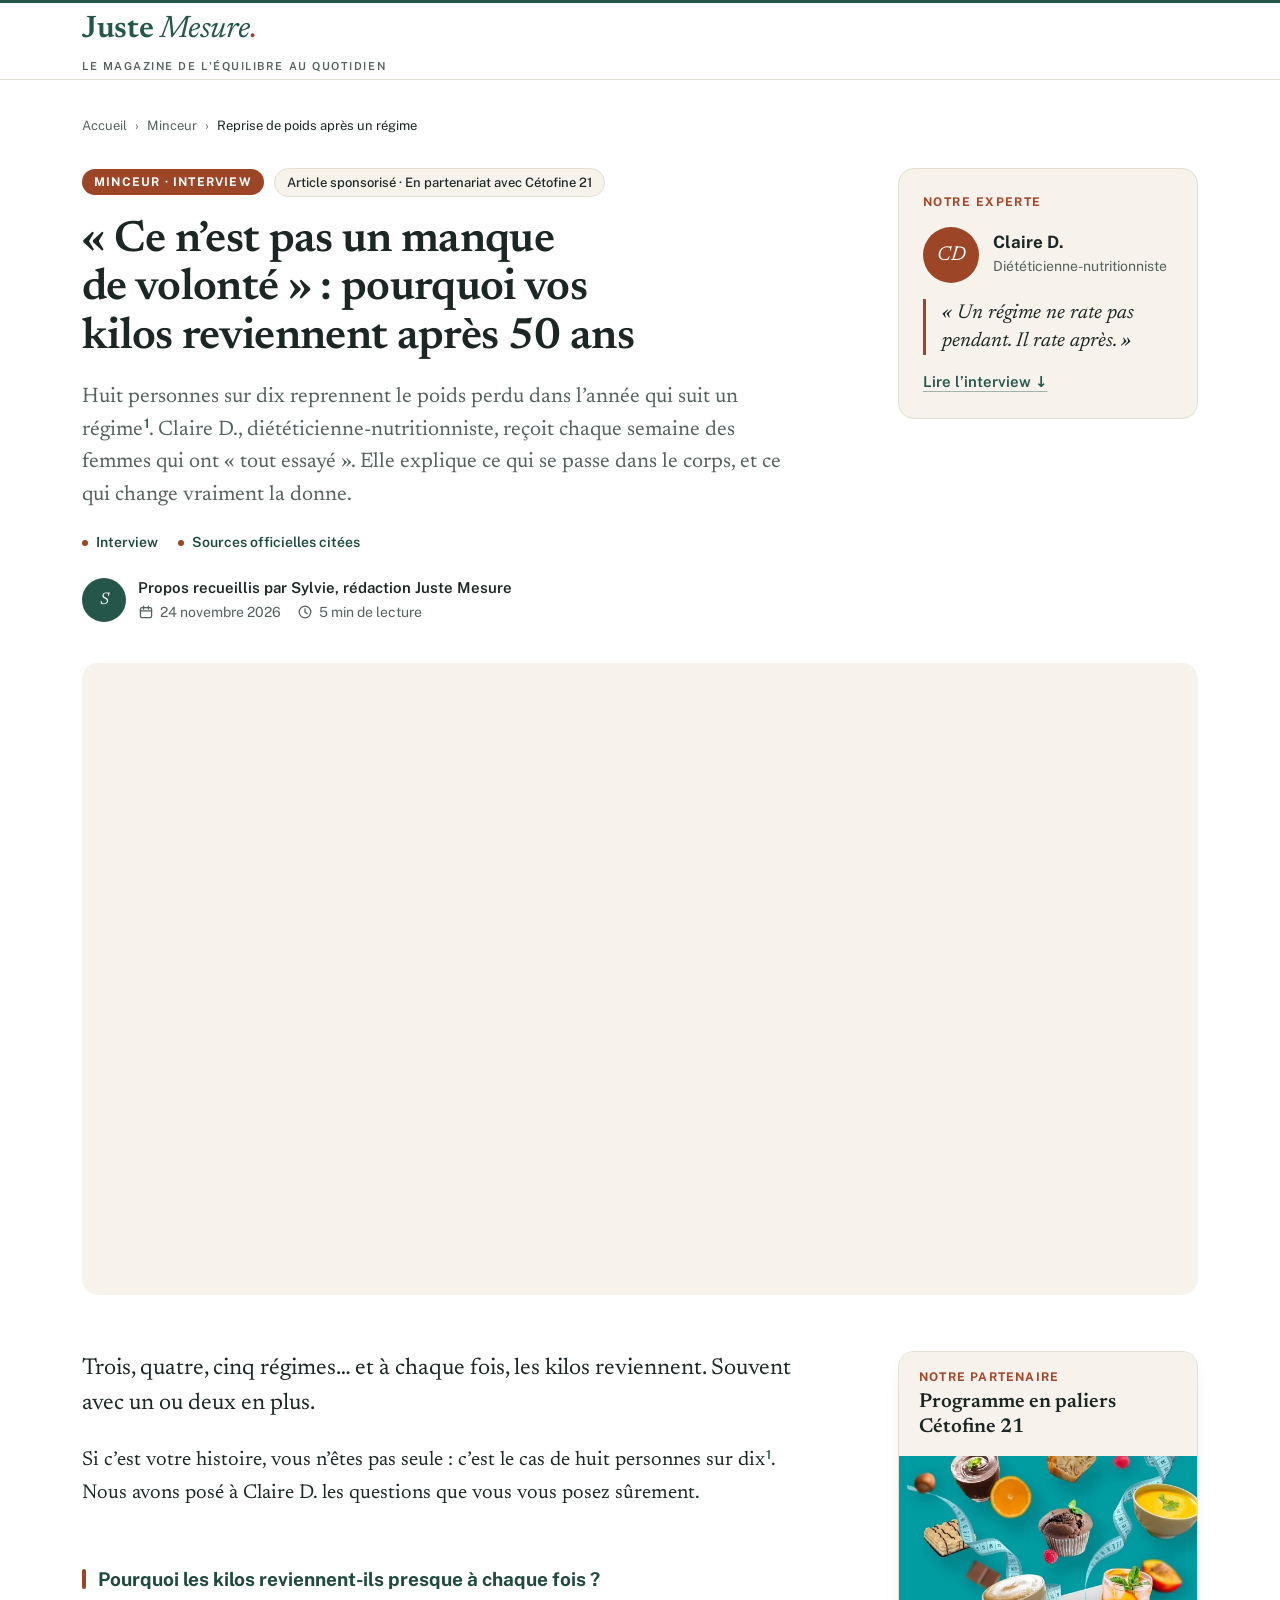
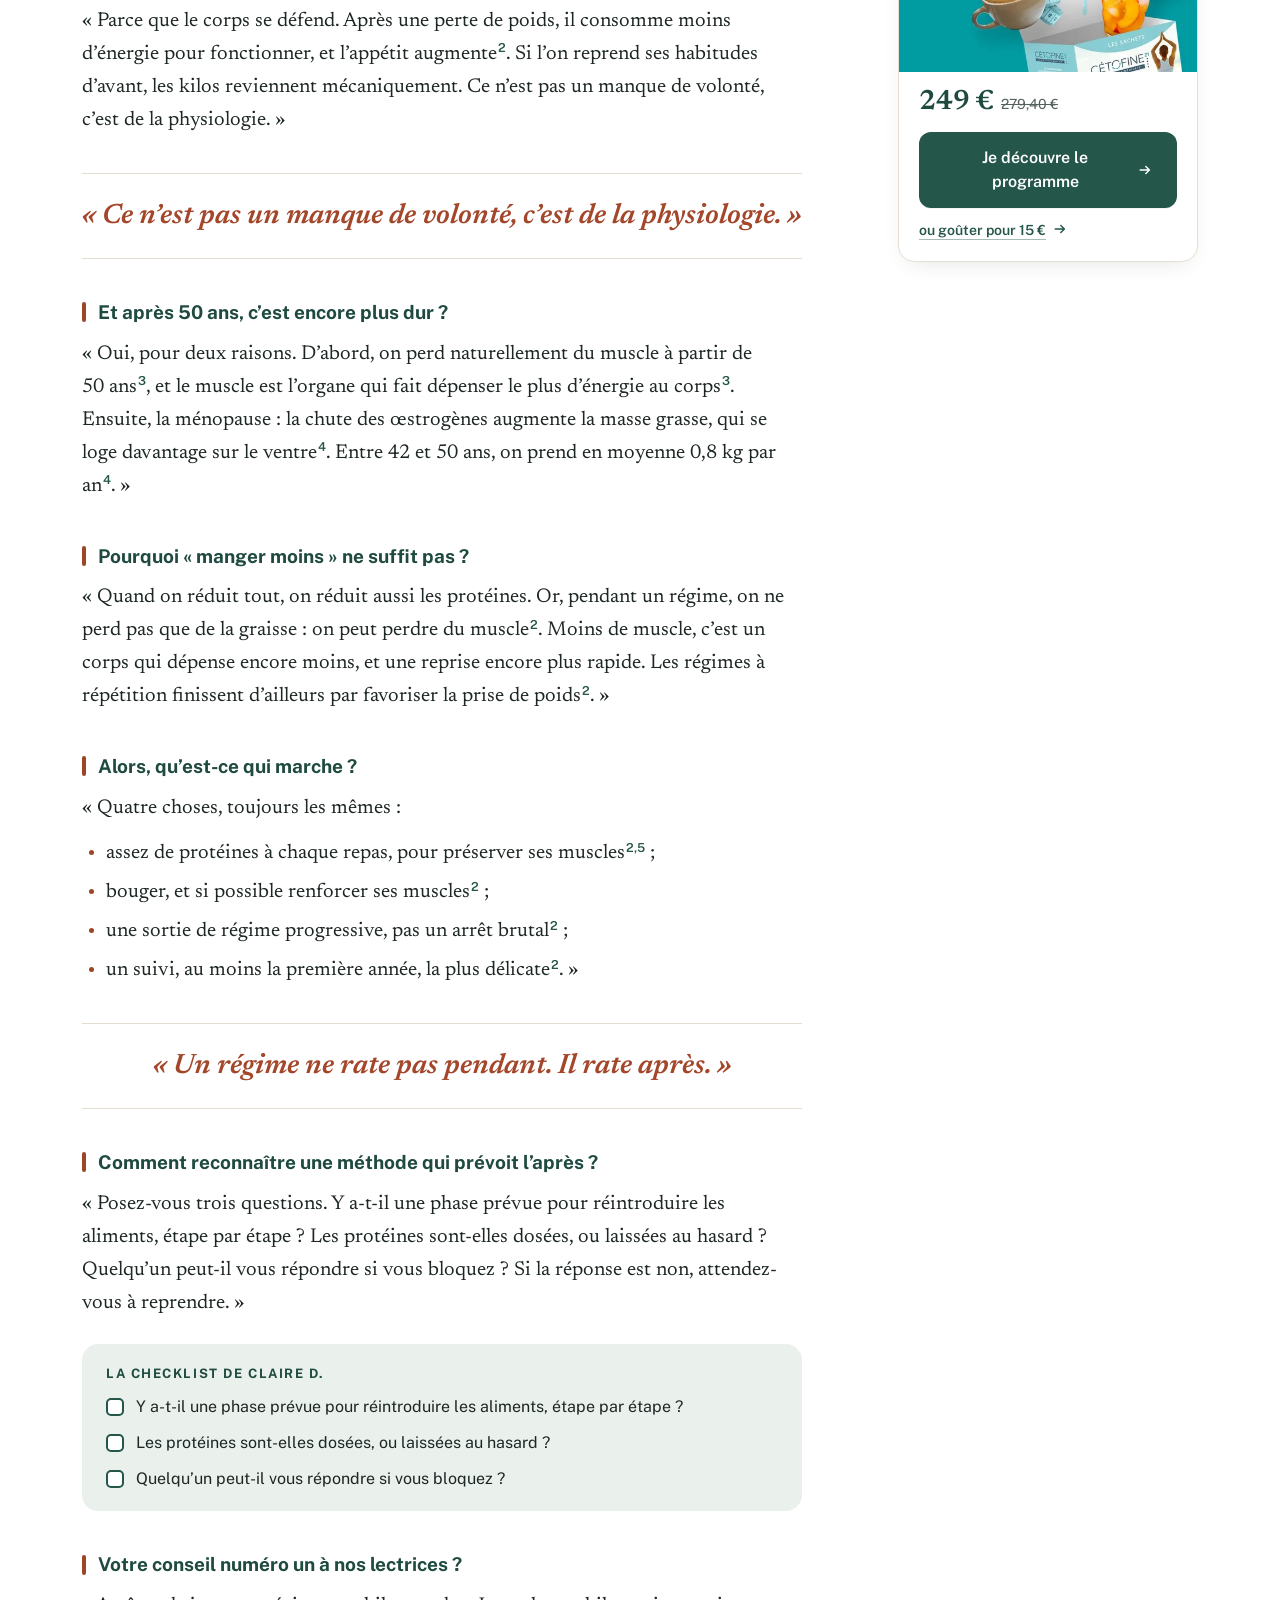
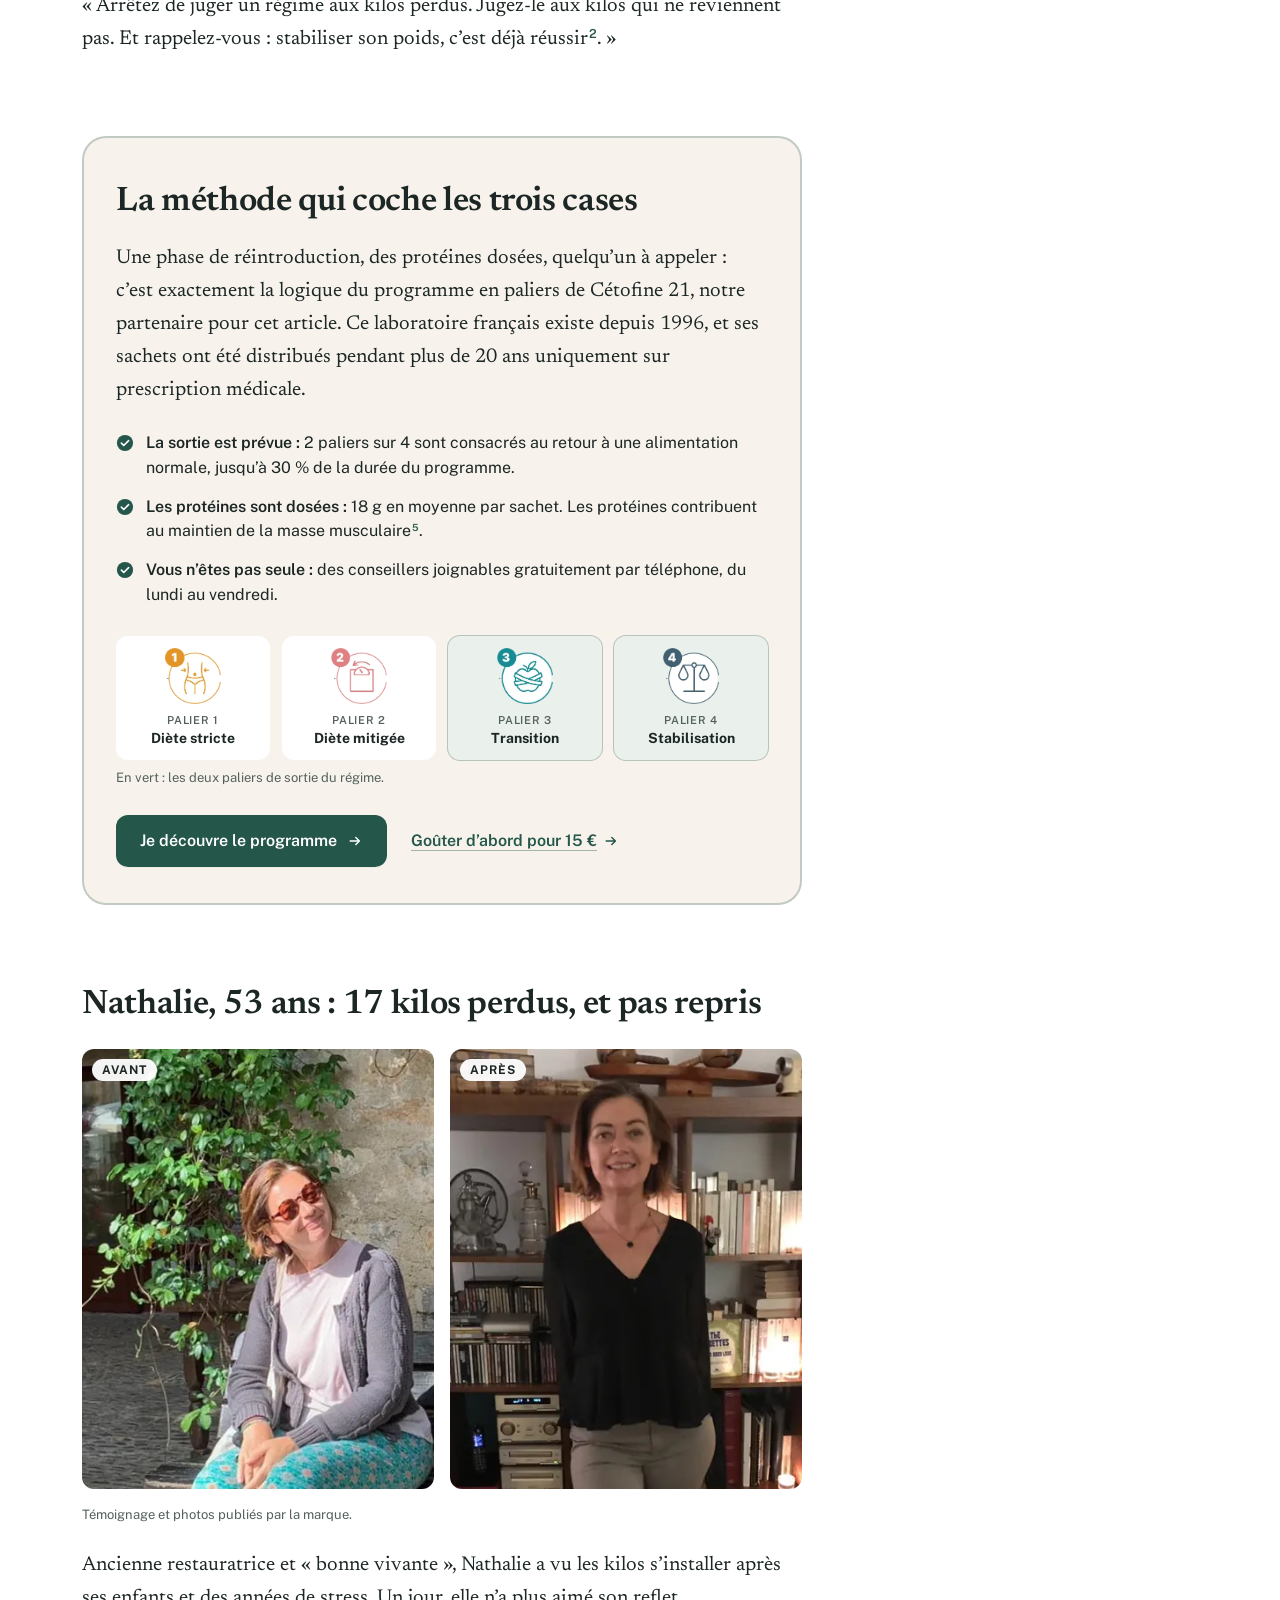
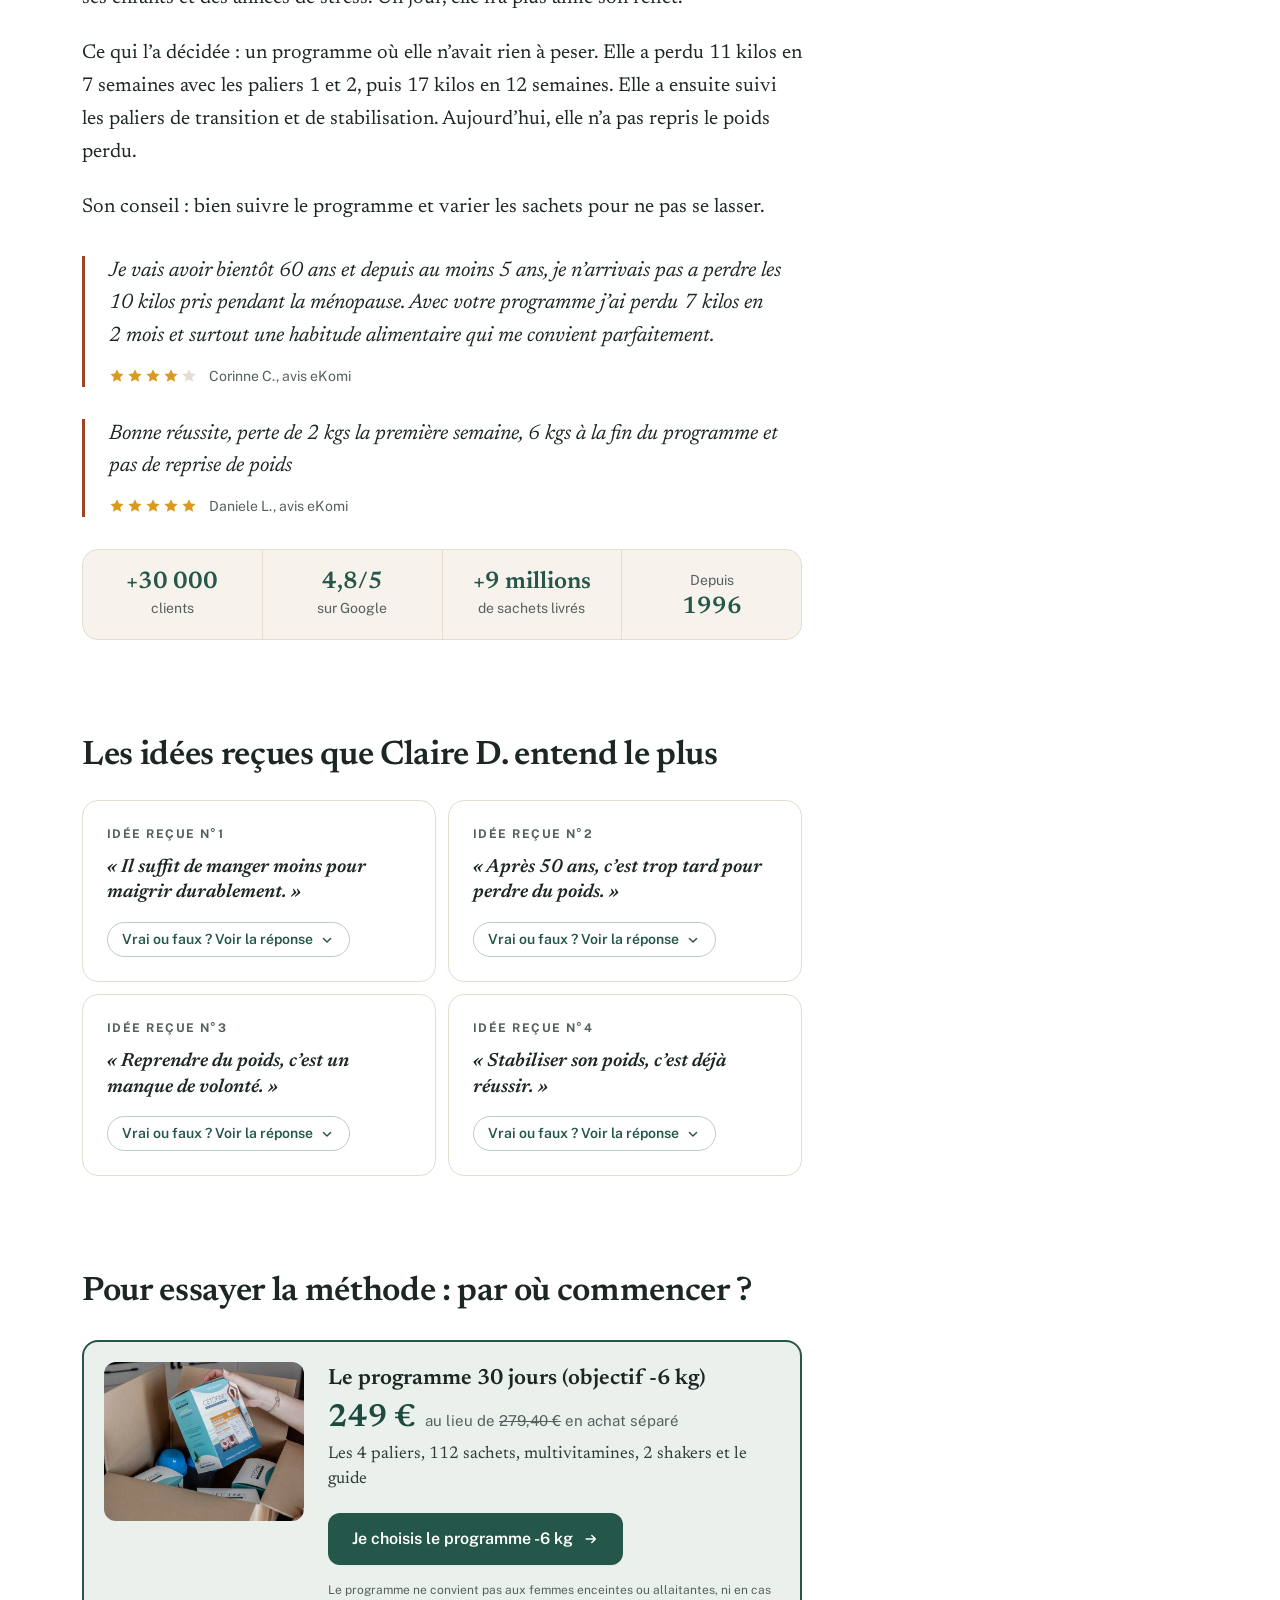
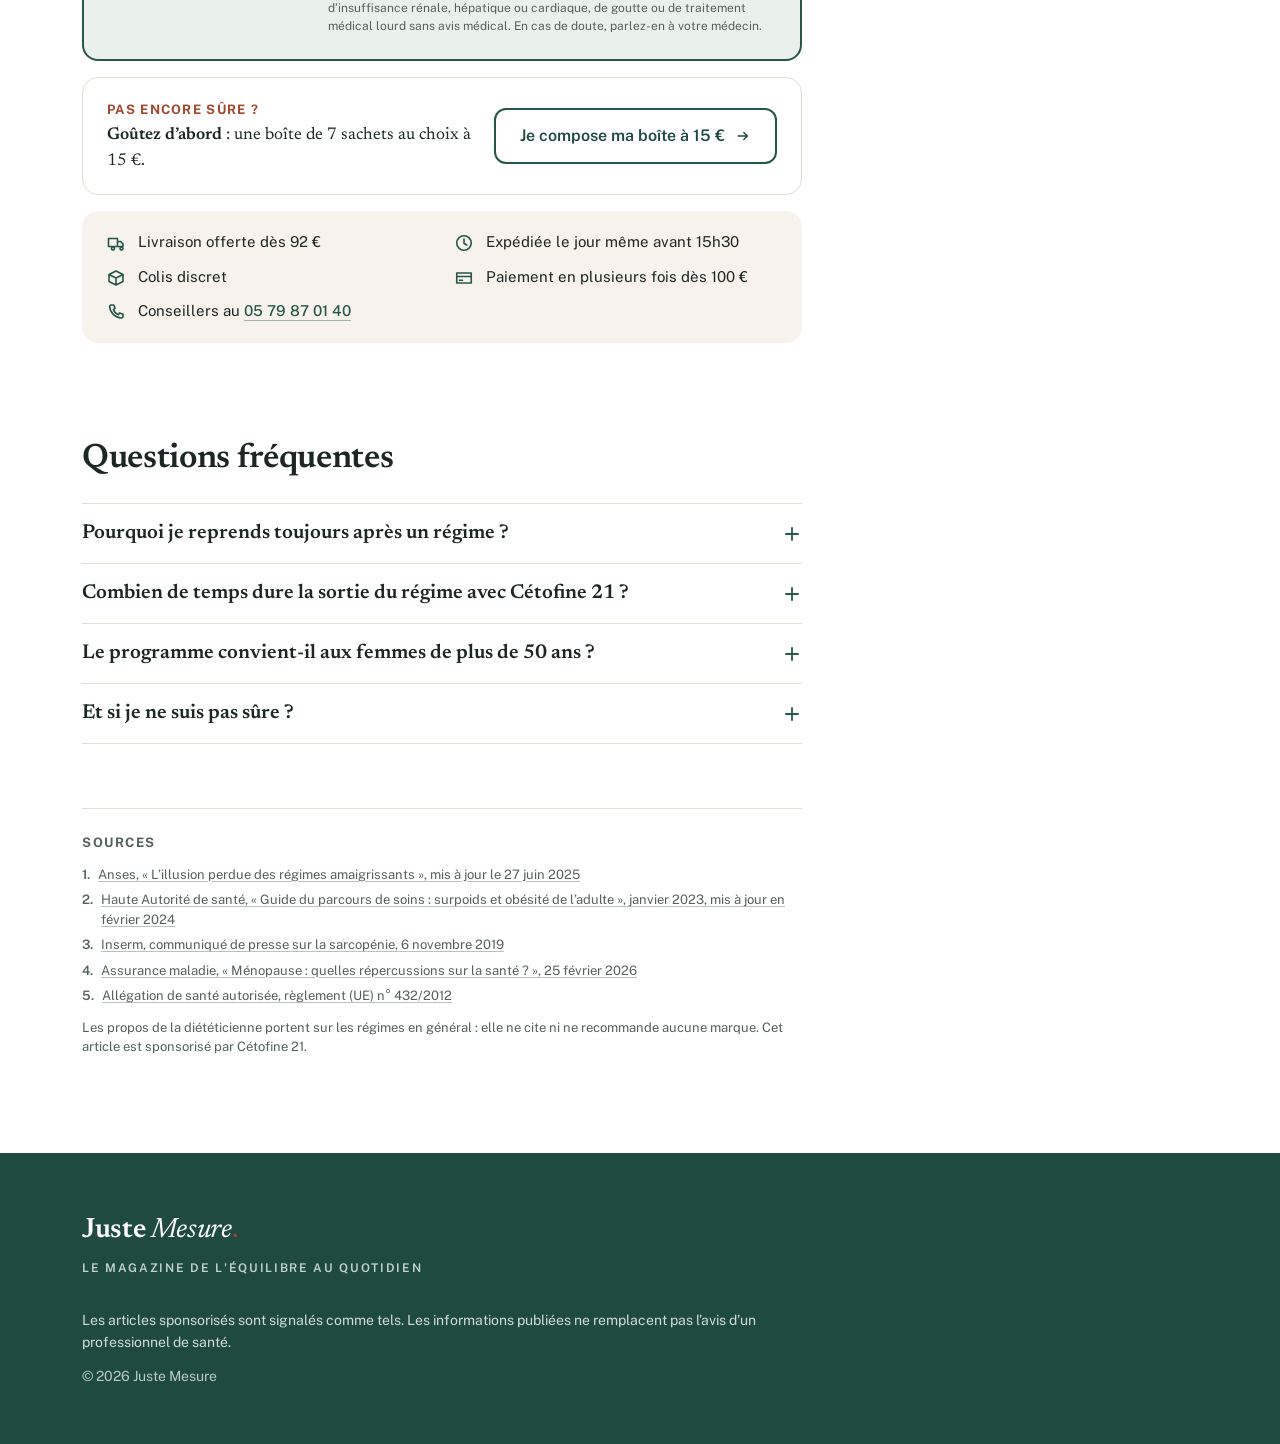
==== reprise-poids/index.html @ 6f0beb30 "feat: reprise-poids V2, interview d'une diététicienne (maquette) La diététicienne « Claire D. » est " ====
<!DOCTYPE html>
<html lang="fr">
  <head>
    <meta charset="UTF-8" />
    <meta name="viewport" content="width=device-width, initial-scale=1.0" />
    <meta name="theme-color" content="#24564a" />
    <link rel="icon" type="image/svg+xml" href="./favicon.svg" />

    <!-- SEO -->
    <title>« Ce n’est pas un manque de volonté » : pourquoi vos kilos reviennent après 50 ans | Juste Mesure</title>
    <meta name="description" content="Huit personnes sur dix reprennent le poids perdu dans l’année qui suit un régime. Une diététicienne explique ce qui se passe dans le corps après 50 ans, et ce qui change vraiment la donne. Article sponsorisé en partenariat avec Cétofine 21." />
    <!-- Aperçu de travail : hors index tant que le domaine du média n'est pas choisi.
         À la mise en ligne : ajouter canonique, og:url et og:image absolus sur le domaine retenu. -->
    <meta name="robots" content="noindex, nofollow" />

    <!-- Copie d'aperçu : adresse github.io (à remplacer par le domaine du média à la mise en ligne) -->
    <link rel="canonical" href="https://convtek.github.io/lp-cetofine21-advertorial/reprise-poids/" />

    <!-- Open Graph -->
    <meta property="og:title" content="« Ce n’est pas un manque de volonté » : pourquoi vos kilos reviennent après 50 ans" />
    <meta property="og:description" content="Une diététicienne explique pourquoi les kilos reviennent après chaque régime, et comment l’éviter après 50 ans." />
    <meta property="og:type" content="article" />
    <meta property="og:locale" content="fr_FR" />
    <meta property="og:site_name" content="Juste Mesure" />
    <meta property="og:url" content="https://convtek.github.io/lp-cetofine21-advertorial/reprise-poids/" />
    <meta property="og:image" content="https://convtek.github.io/lp-cetofine21-advertorial/reprise-poids/images/hero.webp" />

    <!-- Font preload : titre H1 (élément LCP sur mobile) -->
    <!-- Les polices sont empaquetées par Vite (@fontsource), pas de preload manuel sur un nom haché -->

    <!-- GTM HEAD -->
    <!-- À décider avant mise en ligne : pixel Meta / GTM du média (la page est sur un autre domaine que cetofine.com) -->
    <!-- End GTM HEAD -->

    <!-- Structured Data -->
    <script type="application/ld+json">
    {
      "@context": "https://schema.org",
      "@type": "Article",
      "headline": "« Ce n’est pas un manque de volonté » : pourquoi vos kilos reviennent après 50 ans",
      "datePublished": "2026-11-24",
      "author": { "@type": "Person", "name": "Sylvie" },
      "publisher": { "@type": "Organization", "name": "Juste Mesure" },
      "articleSection": "Minceur"
    }
    </script>
    <script type="module" crossorigin src="./index-DKbnTkUr.js"></script>
    <link rel="stylesheet" crossorigin href="./index-COd3-eRK.css">
  </head>
  <body>
    <!-- GTM BODY -->
    <!-- End GTM BODY -->
    <div id="root"></div>

  </body>
</html>
---- reprise-poids/index-COd3-eRK.css ----
@font-face{font-family:Newsreader;font-style:normal;font-display:swap;font-weight:400;src:url(./newsreader-latin-400-normal-BFBkh4jY.woff2) format("woff2"),url(./newsreader-latin-400-normal-gRTjlS2D.woff) format("woff")}@font-face{font-family:Newsreader;font-style:italic;font-display:swap;font-weight:400;src:url(./newsreader-latin-400-italic-CEihAR-f.woff2) format("woff2"),url(./newsreader-latin-400-italic-CNZoH1hn.woff) format("woff")}@font-face{font-family:Newsreader;font-style:normal;font-display:swap;font-weight:600;src:url(./newsreader-latin-600-normal-30OJ_TG_.woff2) format("woff2"),url(./newsreader-latin-600-normal-DUnT2r2g.woff) format("woff")}@font-face{font-family:Newsreader;font-style:italic;font-display:swap;font-weight:600;src:url(./newsreader-latin-600-italic-BXGU4hd9.woff2) format("woff2"),url(./newsreader-latin-600-italic-QBRrDGPr.woff) format("woff")}@font-face{font-family:Public Sans;font-style:normal;font-display:swap;font-weight:400;src:url(./public-sans-latin-400-normal-8Rpg0ruU.woff2) format("woff2"),url(./public-sans-latin-400-normal-SBbinRkI.woff) format("woff")}@font-face{font-family:Public Sans;font-style:normal;font-display:swap;font-weight:500;src:url(./public-sans-latin-500-normal-NlrCPXnF.woff2) format("woff2"),url(./public-sans-latin-500-normal-vCxiVFAq.woff) format("woff")}@font-face{font-family:Public Sans;font-style:normal;font-display:swap;font-weight:600;src:url(./public-sans-latin-600-normal-Fru-LXNs.woff2) format("woff2"),url(./public-sans-latin-600-normal-BR59oU-I.woff) format("woff")}@font-face{font-family:Public Sans;font-style:normal;font-display:swap;font-weight:700;src:url(./public-sans-latin-700-normal-BqJmxWdE.woff2) format("woff2"),url(./public-sans-latin-700-normal-Dm-oTPSL.woff) format("woff")}@layer properties{@supports (((-webkit-hyphens:none)) and (not (margin-trim:block))) or ((-moz-orient:inline) and (not (color:rgb(from red r g b)))){*,:before,:after,::backdrop{--tw-translate-x:0;--tw-translate-y:0;--tw-translate-z:0;--tw-scale-x:1;--tw-scale-y:1;--tw-scale-z:1;--tw-rotate-x:initial;--tw-rotate-y:initial;--tw-rotate-z:initial;--tw-skew-x:initial;--tw-skew-y:initial;--tw-space-y-reverse:0;--tw-divide-y-reverse:0;--tw-border-style:solid;--tw-leading:initial;--tw-font-weight:initial;--tw-tracking:initial;--tw-shadow:0 0 #0000;--tw-shadow-color:initial;--tw-shadow-alpha:100%;--tw-inset-shadow:0 0 #0000;--tw-inset-shadow-color:initial;--tw-inset-shadow-alpha:100%;--tw-ring-color:initial;--tw-ring-shadow:0 0 #0000;--tw-inset-ring-color:initial;--tw-inset-ring-shadow:0 0 #0000;--tw-ring-inset:initial;--tw-ring-offset-width:0px;--tw-ring-offset-color:#fff;--tw-ring-offset-shadow:0 0 #0000;--tw-outline-style:solid;--tw-blur:initial;--tw-brightness:initial;--tw-contrast:initial;--tw-grayscale:initial;--tw-hue-rotate:initial;--tw-invert:initial;--tw-opacity:initial;--tw-saturate:initial;--tw-sepia:initial;--tw-drop-shadow:initial;--tw-drop-shadow-color:initial;--tw-drop-shadow-alpha:100%;--tw-drop-shadow-size:initial;--tw-backdrop-blur:initial;--tw-backdrop-brightness:initial;--tw-backdrop-contrast:initial;--tw-backdrop-grayscale:initial;--tw-backdrop-hue-rotate:initial;--tw-backdrop-invert:initial;--tw-backdrop-opacity:initial;--tw-backdrop-saturate:initial;--tw-backdrop-sepia:initial;--tw-duration:initial}}}@layer theme{:root,:host{--font-sans:"Public Sans", system-ui, -apple-system, "Segoe UI", sans-serif;--font-serif:"Newsreader", Georgia, "Times New Roman", serif;--font-mono:ui-monospace, SFMono-Regular, Menlo, Monaco, Consolas, "Liberation Mono", "Courier New", monospace;--color-white:#fff;--spacing:.25rem;--font-weight-normal:400;--font-weight-medium:500;--font-weight-semibold:600;--font-weight-bold:700;--leading-tight:1.25;--radius-sm:.25rem;--radius-xl:.75rem;--radius-2xl:1rem;--radius-3xl:1.5rem;--default-transition-duration:.15s;--default-transition-timing-function:cubic-bezier(.4, 0, .2, 1);--default-font-family:var(--font-sans);--default-mono-font-family:var(--font-mono);--color-ink:#1c2624;--color-muted:#55615e;--color-paper:#f7f3ec;--color-line:#e4ddd1;--color-forest:#24564a;--color-forest-deep:#1f4a40;--color-sage:#eaf1ec;--color-clay:#9c4527;--color-clay-ink:#a3462a;--color-clay-soft:#fbeee6;--color-star:#d99a1e}}@layer base{*,:after,:before,::backdrop{box-sizing:border-box;border:0 solid;margin:0;padding:0}::file-selector-button{box-sizing:border-box;border:0 solid;margin:0;padding:0}html,:host{-webkit-text-size-adjust:100%;tab-size:4;line-height:1.5;font-family:var(--default-font-family,-apple-system, BlinkMacSystemFont, "Segoe UI", Roboto, "Helvetica Neue", "Noto Sans", Arial, sans-serif, "Apple Color Emoji", "Segoe UI Emoji", "Segoe UI Symbol", "Noto Color Emoji");font-feature-settings:var(--default-font-feature-settings,normal);font-variation-settings:var(--default-font-variation-settings,normal);-webkit-tap-highlight-color:transparent}hr{height:0;color:inherit;border-top-width:1px}abbr:where([title]){-webkit-text-decoration:underline dotted;text-decoration:underline dotted}h1,h2,h3,h4,h5,h6{font-size:inherit;font-weight:inherit}a{color:inherit;-webkit-text-decoration:inherit;text-decoration:inherit}b,strong{font-weight:bolder}code,kbd,samp,pre{font-family:var(--default-mono-font-family,ui-monospace, SFMono-Regular, Menlo, Monaco, Consolas, "Liberation Mono", "Courier New", monospace);font-feature-settings:var(--default-mono-font-feature-settings,normal);font-variation-settings:var(--default-mono-font-variation-settings,normal);font-size:1em}small{font-size:80%}sub,sup{vertical-align:baseline;font-size:75%;line-height:0;position:relative}sub{bottom:-.25em}sup{top:-.5em}table{text-indent:0;border-color:inherit;border-collapse:collapse}:-moz-focusring:where(:not(iframe)){outline:auto}progress{vertical-align:baseline}summary{display:list-item}ol,ul,menu{list-style:none}img,svg,video,canvas,audio,iframe,embed,object{vertical-align:middle;display:block}img,video{max-width:100%;height:auto}button,input,select,optgroup,textarea{font:inherit;font-feature-settings:inherit;font-variation-settings:inherit;letter-spacing:inherit;color:inherit;opacity:1;background-color:#0000;border-radius:0}::file-selector-button{font:inherit;font-feature-settings:inherit;font-variation-settings:inherit;letter-spacing:inherit;color:inherit;opacity:1;background-color:#0000;border-radius:0}:where(select:is([multiple],[size])) optgroup{font-weight:bolder}:where(select:is([multiple],[size])) optgroup option{padding-inline-start:20px}::file-selector-button{margin-inline-end:4px}::placeholder{opacity:1}@supports (not ((-webkit-appearance:-apple-pay-button))) or (contain-intrinsic-size:1px){::placeholder{color:currentColor}@supports (color:color-mix(in lab,red,red)){::placeholder{color:color-mix(in oklab,currentcolor 50%,transparent)}}}textarea{resize:vertical}::-webkit-search-decoration{-webkit-appearance:none}::-webkit-date-and-time-value{min-height:1lh;text-align:inherit}::-webkit-datetime-edit{display:inline-flex}::-webkit-datetime-edit-fields-wrapper{padding:0}::-webkit-datetime-edit{padding-block:0}::-webkit-datetime-edit-year-field{padding-block:0}::-webkit-datetime-edit-month-field{padding-block:0}::-webkit-datetime-edit-day-field{padding-block:0}::-webkit-datetime-edit-hour-field{padding-block:0}::-webkit-datetime-edit-minute-field{padding-block:0}::-webkit-datetime-edit-second-field{padding-block:0}::-webkit-datetime-edit-millisecond-field{padding-block:0}::-webkit-datetime-edit-meridiem-field{padding-block:0}::-webkit-calendar-picker-indicator{line-height:1}:-moz-ui-invalid{box-shadow:none}button,input:where([type=button],[type=reset],[type=submit]){appearance:button}::file-selector-button{appearance:button}::-webkit-inner-spin-button{height:auto}::-webkit-outer-spin-button{height:auto}[hidden]:where(:not([hidden=until-found])){display:none!important}html{-webkit-font-smoothing:antialiased;-moz-osx-font-smoothing:grayscale;scroll-behavior:smooth}body{font-family:var(--font-sans);color:var(--color-ink);background-color:#fff;overflow-x:hidden}::selection{background-color:var(--color-clay-soft);color:var(--color-ink)}section[id]{scroll-margin-top:88px}:focus-visible{outline:2px solid var(--color-forest);outline-offset:3px}}@layer components{.prose-article{font-family:var(--font-serif);color:var(--color-ink);font-size:1.1875rem;line-height:1.65}.prose-article>*+p{margin-top:1.1em}@media(min-width:64rem){.prose-article{font-size:1.25rem}}}@layer utilities{.pointer-events-none{pointer-events:none}.collapse{visibility:collapse}.invisible{visibility:hidden}.visible{visibility:visible}.sr-only{clip-path:inset(50%);white-space:nowrap;border-width:0;width:1px;height:1px;margin:-1px;padding:0;position:absolute;overflow:hidden}.absolute{position:absolute}.fixed{position:fixed}.relative{position:relative}.static{position:static}.sticky{position:sticky}.inset-x-0{inset-inline:0}.top-0{top:0}.top-2\.5{top:calc(var(--spacing) * 2.5)}.top-\[104px\]{top:104px}.-bottom-px{bottom:-1px}.bottom-0{bottom:0}.left-2\.5{left:calc(var(--spacing) * 2.5)}.z-40{z-index:40}.z-50{z-index:50}.order-1{order:1}.order-2{order:2}.order-3{order:3}.order-4{order:4}.order-5{order:5}.order-6{order:6}.order-7{order:7}.col-span-2{grid-column:span 2/span 2}.container{width:100%}@media(min-width:40rem){.container{max-width:40rem}}@media(min-width:48rem){.container{max-width:48rem}}@media(min-width:64rem){.container{max-width:64rem}}@media(min-width:80rem){.container{max-width:80rem}}@media(min-width:96rem){.container{max-width:96rem}}.-mx-1{margin-inline:calc(var(--spacing) * -1)}.-mx-5{margin-inline:calc(var(--spacing) * -5)}.mx-auto{margin-inline:auto}.my-8{margin-block:calc(var(--spacing) * 8)}.my-9{margin-block:calc(var(--spacing) * 9)}.mt-0\.5{margin-top:calc(var(--spacing) * .5)}.mt-1{margin-top:var(--spacing)}.mt-2{margin-top:calc(var(--spacing) * 2)}.mt-2\.5{margin-top:calc(var(--spacing) * 2.5)}.mt-3{margin-top:calc(var(--spacing) * 3)}.mt-3\.5{margin-top:calc(var(--spacing) * 3.5)}.mt-4{margin-top:calc(var(--spacing) * 4)}.mt-5{margin-top:calc(var(--spacing) * 5)}.mt-6{margin-top:calc(var(--spacing) * 6)}.mt-7{margin-top:calc(var(--spacing) * 7)}.mt-8{margin-top:calc(var(--spacing) * 8)}.mt-10{margin-top:calc(var(--spacing) * 10)}.mt-12{margin-top:calc(var(--spacing) * 12)}.mt-16{margin-top:calc(var(--spacing) * 16)}.mt-20{margin-top:calc(var(--spacing) * 20)}.mt-\[0\.2rem\]{margin-top:.2rem}.mt-\[3px\]{margin-top:3px}.mb-1{margin-bottom:var(--spacing)}.ml-1\.5{margin-left:calc(var(--spacing) * 1.5)}.ml-\[0\.08em\]{margin-left:.08em}.block{display:block}.contents{display:contents}.flex{display:flex}.grid{display:grid}.hidden{display:none}.inline{display:inline}.inline-block{display:inline-block}.inline-flex{display:inline-flex}.aspect-\[4\/5\]{aspect-ratio:4/5}.aspect-\[600\/475\]{aspect-ratio:600/475}.h-1\.5{height:calc(var(--spacing) * 1.5)}.h-4{height:calc(var(--spacing) * 4)}.h-5{height:calc(var(--spacing) * 5)}.h-11{height:calc(var(--spacing) * 11)}.h-14{height:calc(var(--spacing) * 14)}.h-\[2px\]{height:2px}.h-\[3px\]{height:3px}.h-\[18px\]{height:18px}.h-\[60px\]{height:60px}.h-auto{height:auto}.h-full{height:100%}.min-h-\[46px\]{min-height:46px}.min-h-\[52px\]{min-height:52px}.min-h-\[56px\]{min-height:56px}.w-1{width:var(--spacing)}.w-1\.5{width:calc(var(--spacing) * 1.5)}.w-4{width:calc(var(--spacing) * 4)}.w-5{width:calc(var(--spacing) * 5)}.w-11{width:calc(var(--spacing) * 11)}.w-14{width:calc(var(--spacing) * 14)}.w-\[18px\]{width:18px}.w-auto{width:auto}.w-full{width:100%}.max-w-\[640px\]{max-width:640px}.max-w-\[720px\]{max-width:720px}.max-w-\[1180px\]{max-width:1180px}.min-w-0{min-width:0}.shrink-0{flex-shrink:0}.origin-left{transform-origin:0}.translate-y-0{--tw-translate-y:0px;translate:var(--tw-translate-x) var(--tw-translate-y)}.translate-y-full{--tw-translate-y:100%;translate:var(--tw-translate-x) var(--tw-translate-y)}.scale-x-0{--tw-scale-x:0%;scale:var(--tw-scale-x) var(--tw-scale-y)}.transform{transform:var(--tw-rotate-x, ) var(--tw-rotate-y, ) var(--tw-rotate-z, ) var(--tw-skew-x, ) var(--tw-skew-y, )}.cursor-pointer{cursor:pointer}.resize{resize:both}.scroll-mt-24{scroll-margin-top:calc(var(--spacing) * 24)}.list-disc{list-style-type:disc}.list-none{list-style-type:none}.grid-cols-2{grid-template-columns:repeat(2,minmax(0,1fr))}.grid-cols-4{grid-template-columns:repeat(4,minmax(0,1fr))}.flex-col{flex-direction:column}.flex-col-reverse{flex-direction:column-reverse}.flex-wrap{flex-wrap:wrap}.items-baseline{align-items:baseline}.items-center{align-items:center}.items-start{align-items:flex-start}.justify-between{justify-content:space-between}.justify-center{justify-content:center}.gap-0\.5{gap:calc(var(--spacing) * .5)}.gap-1{gap:var(--spacing)}.gap-1\.5{gap:calc(var(--spacing) * 1.5)}.gap-2{gap:calc(var(--spacing) * 2)}.gap-2\.5{gap:calc(var(--spacing) * 2.5)}.gap-3{gap:calc(var(--spacing) * 3)}.gap-3\.5{gap:calc(var(--spacing) * 3.5)}.gap-4{gap:calc(var(--spacing) * 4)}.gap-6{gap:calc(var(--spacing) * 6)}.gap-px{gap:1px}:where(.space-y-1\.5>:not(:last-child)){--tw-space-y-reverse:0;margin-block-start:calc(calc(var(--spacing) * 1.5) * var(--tw-space-y-reverse));margin-block-end:calc(calc(var(--spacing) * 1.5) * calc(1 - var(--tw-space-y-reverse)))}:where(.space-y-3>:not(:last-child)){--tw-space-y-reverse:0;margin-block-start:calc(calc(var(--spacing) * 3) * var(--tw-space-y-reverse));margin-block-end:calc(calc(var(--spacing) * 3) * calc(1 - var(--tw-space-y-reverse)))}:where(.space-y-3\.5>:not(:last-child)){--tw-space-y-reverse:0;margin-block-start:calc(calc(var(--spacing) * 3.5) * var(--tw-space-y-reverse));margin-block-end:calc(calc(var(--spacing) * 3.5) * calc(1 - var(--tw-space-y-reverse)))}:where(.space-y-10>:not(:last-child)){--tw-space-y-reverse:0;margin-block-start:calc(calc(var(--spacing) * 10) * var(--tw-space-y-reverse));margin-block-end:calc(calc(var(--spacing) * 10) * calc(1 - var(--tw-space-y-reverse)))}.gap-x-2{column-gap:calc(var(--spacing) * 2)}.gap-x-2\.5{column-gap:calc(var(--spacing) * 2.5)}.gap-x-3{column-gap:calc(var(--spacing) * 3)}.gap-x-5{column-gap:calc(var(--spacing) * 5)}.gap-x-6{column-gap:calc(var(--spacing) * 6)}.gap-y-1{row-gap:var(--spacing)}.gap-y-2{row-gap:calc(var(--spacing) * 2)}.gap-y-3{row-gap:calc(var(--spacing) * 3)}:where(.divide-y>:not(:last-child)){--tw-divide-y-reverse:0;border-bottom-style:var(--tw-border-style);border-top-style:var(--tw-border-style);border-top-width:calc(1px * var(--tw-divide-y-reverse));border-bottom-width:calc(1px * calc(1 - var(--tw-divide-y-reverse)))}:where(.divide-line>:not(:last-child)){border-color:var(--color-line)}.self-start{align-self:flex-start}.truncate{text-overflow:ellipsis;white-space:nowrap;overflow:hidden}.overflow-hidden{overflow:hidden}.rounded-2xl{border-radius:var(--radius-2xl)}.rounded-3xl{border-radius:var(--radius-3xl)}.rounded-\[5px\]{border-radius:5px}.rounded-full{border-radius:2147483647px}.rounded-sm{border-radius:var(--radius-sm)}.rounded-xl{border-radius:var(--radius-xl)}.rounded-r-xl{border-top-right-radius:var(--radius-xl);border-bottom-right-radius:var(--radius-xl)}.border{border-style:var(--tw-border-style);border-width:1px}.border-2{border-style:var(--tw-border-style);border-width:2px}.border-y{border-block-style:var(--tw-border-style);border-block-width:1px}.border-t{border-top-style:var(--tw-border-style);border-top-width:1px}.border-b{border-bottom-style:var(--tw-border-style);border-bottom-width:1px}.border-l-4{border-left-style:var(--tw-border-style);border-left-width:4px}.border-l-\[3px\]{border-left-style:var(--tw-border-style);border-left-width:3px}.border-clay{border-color:var(--color-clay)}.border-forest{border-color:var(--color-forest)}.border-forest\/25{border-color:#24564a40}@supports (color:color-mix(in lab,red,red)){.border-forest\/25{border-color:color-mix(in oklab,var(--color-forest) 25%,transparent)}}.border-forest\/30{border-color:#24564a4d}@supports (color:color-mix(in lab,red,red)){.border-forest\/30{border-color:color-mix(in oklab,var(--color-forest) 30%,transparent)}}.border-line{border-color:var(--color-line)}.bg-clay{background-color:var(--color-clay)}.bg-forest{background-color:var(--color-forest)}.bg-forest-deep{background-color:var(--color-forest-deep)}.bg-line{background-color:var(--color-line)}.bg-paper{background-color:var(--color-paper)}.bg-sage{background-color:var(--color-sage)}.bg-white{background-color:var(--color-white)}.bg-white\/95{background-color:#fffffff2}@supports (color:color-mix(in lab,red,red)){.bg-white\/95{background-color:color-mix(in oklab,var(--color-white) 95%,transparent)}}.bg-white\/97{background-color:#fffffff7}@supports (color:color-mix(in lab,red,red)){.bg-white\/97{background-color:color-mix(in oklab,var(--color-white) 97%,transparent)}}.fill-forest{fill:var(--color-forest)}.object-cover{object-fit:cover}.object-top{object-position:top}.p-4{padding:calc(var(--spacing) * 4)}.p-5{padding:calc(var(--spacing) * 5)}.px-1{padding-inline:var(--spacing)}.px-2\.5{padding-inline:calc(var(--spacing) * 2.5)}.px-3{padding-inline:calc(var(--spacing) * 3)}.px-3\.5{padding-inline:calc(var(--spacing) * 3.5)}.px-4{padding-inline:calc(var(--spacing) * 4)}.px-5{padding-inline:calc(var(--spacing) * 5)}.px-6{padding-inline:calc(var(--spacing) * 6)}.py-0\.5{padding-block:calc(var(--spacing) * .5)}.py-1{padding-block:var(--spacing)}.py-1\.5{padding-block:calc(var(--spacing) * 1.5)}.py-2\.5{padding-block:calc(var(--spacing) * 2.5)}.py-3{padding-block:calc(var(--spacing) * 3)}.py-3\.5{padding-block:calc(var(--spacing) * 3.5)}.py-4{padding-block:calc(var(--spacing) * 4)}.py-5{padding-block:calc(var(--spacing) * 5)}.py-6{padding-block:calc(var(--spacing) * 6)}.py-7{padding-block:calc(var(--spacing) * 7)}.py-12{padding-block:calc(var(--spacing) * 12)}.pt-3{padding-top:calc(var(--spacing) * 3)}.pt-4{padding-top:calc(var(--spacing) * 4)}.pt-5{padding-top:calc(var(--spacing) * 5)}.pt-6{padding-top:calc(var(--spacing) * 6)}.pr-9{padding-right:calc(var(--spacing) * 9)}.pb-5{padding-bottom:calc(var(--spacing) * 5)}.pb-20{padding-bottom:calc(var(--spacing) * 20)}.pb-\[calc\(0\.75rem\+env\(safe-area-inset-bottom\)\)\]{padding-bottom:calc(.75rem + env(safe-area-inset-bottom))}.pl-4{padding-left:calc(var(--spacing) * 4)}.pl-5{padding-left:calc(var(--spacing) * 5)}.pl-6{padding-left:calc(var(--spacing) * 6)}.text-center{text-align:center}.align-\[-0\.15em\]{vertical-align:-.15em}.font-sans{font-family:var(--font-sans)}.font-serif{font-family:var(--font-serif)}.\!text-\[1\.0625rem\]{font-size:1.0625rem!important}.text-\[0\.62em\]{font-size:.62em}.text-\[0\.75rem\]{font-size:.75rem}.text-\[0\.875rem\]{font-size:.875rem}.text-\[0\.6875rem\]{font-size:.6875rem}.text-\[0\.8125rem\]{font-size:.8125rem}.text-\[0\.9375rem\]{font-size:.9375rem}.text-\[1\.05rem\]{font-size:1.05rem}.text-\[1\.5rem\]{font-size:1.5rem}.text-\[1\.6rem\]{font-size:1.6rem}.text-\[1\.25rem\]{font-size:1.25rem}.text-\[1\.75rem\]{font-size:1.75rem}.text-\[1\.125rem\]{font-size:1.125rem}.text-\[1\.375rem\]{font-size:1.375rem}.text-\[1\.0625rem\]{font-size:1.0625rem}.text-\[1\.875rem\]{font-size:1.875rem}.text-\[1\.1875rem\]{font-size:1.1875rem}.text-\[1rem\]{font-size:1rem}.text-\[2rem\]{font-size:2rem}.leading-\[1\.3\]{--tw-leading:1.3;line-height:1.3}.leading-\[1\.4\]{--tw-leading:1.4;line-height:1.4}.leading-\[1\.5\]{--tw-leading:1.5;line-height:1.5}.leading-\[1\.6\]{--tw-leading:1.6;line-height:1.6}.leading-\[1\.12\]{--tw-leading:1.12;line-height:1.12}.leading-\[1\.18\]{--tw-leading:1.18;line-height:1.18}.leading-\[1\.25\]{--tw-leading:1.25;line-height:1.25}.leading-\[1\.35\]{--tw-leading:1.35;line-height:1.35}.leading-\[1\.55\]{--tw-leading:1.55;line-height:1.55}.leading-none{--tw-leading:1;line-height:1}.leading-tight{--tw-leading:var(--leading-tight);line-height:var(--leading-tight)}.font-bold{--tw-font-weight:var(--font-weight-bold);font-weight:var(--font-weight-bold)}.font-medium{--tw-font-weight:var(--font-weight-medium);font-weight:var(--font-weight-medium)}.font-normal{--tw-font-weight:var(--font-weight-normal);font-weight:var(--font-weight-normal)}.font-semibold{--tw-font-weight:var(--font-weight-semibold);font-weight:var(--font-weight-semibold)}.tracking-\[-0\.01em\]{--tw-tracking:-.01em;letter-spacing:-.01em}.tracking-\[-0\.015em\]{--tw-tracking:-.015em;letter-spacing:-.015em}.tracking-\[0\.1em\]{--tw-tracking:.1em;letter-spacing:.1em}.tracking-\[0\.06em\]{--tw-tracking:.06em;letter-spacing:.06em}.tracking-\[0\.08em\]{--tw-tracking:.08em;letter-spacing:.08em}.tracking-\[0\.12em\]{--tw-tracking:.12em;letter-spacing:.12em}.tracking-\[0\.14em\]{--tw-tracking:.14em;letter-spacing:.14em}.text-balance{text-wrap:balance}.text-pretty{text-wrap:pretty}.whitespace-nowrap{white-space:nowrap}.text-clay{color:var(--color-clay)}.text-clay-ink{color:var(--color-clay-ink)}.text-forest{color:var(--color-forest)}.text-forest-deep{color:var(--color-forest-deep)}.text-ink{color:var(--color-ink)}.text-ink\/90{color:#1c2624e6}@supports (color:color-mix(in lab,red,red)){.text-ink\/90{color:color-mix(in oklab,var(--color-ink) 90%,transparent)}}.text-line{color:var(--color-line)}.text-muted{color:var(--color-muted)}.text-star{color:var(--color-star)}.text-white{color:var(--color-white)}.text-white\/70{color:#ffffffb3}@supports (color:color-mix(in lab,red,red)){.text-white\/70{color:color-mix(in oklab,var(--color-white) 70%,transparent)}}.text-white\/75{color:#ffffffbf}@supports (color:color-mix(in lab,red,red)){.text-white\/75{color:color-mix(in oklab,var(--color-white) 75%,transparent)}}.text-white\/80{color:#fffc}@supports (color:color-mix(in lab,red,red)){.text-white\/80{color:color-mix(in oklab,var(--color-white) 80%,transparent)}}.uppercase{text-transform:uppercase}.italic{font-style:italic}.no-underline{text-decoration-line:none}.underline{text-decoration-line:underline}.decoration-forest\/40{text-decoration-color:#24564a66}@supports (color:color-mix(in lab,red,red)){.decoration-forest\/40{-webkit-text-decoration-color:color-mix(in oklab,var(--color-forest) 40%,transparent);text-decoration-color:color-mix(in oklab,var(--color-forest) 40%,transparent)}}.decoration-muted\/40{text-decoration-color:#55615e66}@supports (color:color-mix(in lab,red,red)){.decoration-muted\/40{-webkit-text-decoration-color:color-mix(in oklab,var(--color-muted) 40%,transparent);text-decoration-color:color-mix(in oklab,var(--color-muted) 40%,transparent)}}.underline-offset-2{text-underline-offset:2px}.underline-offset-4{text-underline-offset:4px}.shadow-\[0_-6px_20px_-12px_rgba\(28\,38\,36\,0\.25\)\]{--tw-shadow:0 -6px 20px -12px var(--tw-shadow-color,#1c262440);box-shadow:var(--tw-inset-shadow),var(--tw-inset-ring-shadow),var(--tw-ring-offset-shadow),var(--tw-ring-shadow),var(--tw-shadow)}.shadow-\[0_1px_0_rgba\(0\,0\,0\,0\.04\)\]{--tw-shadow:0 1px 0 var(--tw-shadow-color,#0000000a);box-shadow:var(--tw-inset-shadow),var(--tw-inset-ring-shadow),var(--tw-ring-offset-shadow),var(--tw-ring-shadow),var(--tw-shadow)}.shadow-\[0_8px_24px_-12px_rgba\(28\,38\,36\,0\.18\)\]{--tw-shadow:0 8px 24px -12px var(--tw-shadow-color,#1c26242e);box-shadow:var(--tw-inset-shadow),var(--tw-inset-ring-shadow),var(--tw-ring-offset-shadow),var(--tw-ring-shadow),var(--tw-shadow)}.ring-1{--tw-ring-shadow:var(--tw-ring-inset, ) 0 0 0 calc(1px + var(--tw-ring-offset-width)) var(--tw-ring-color,currentcolor);box-shadow:var(--tw-inset-shadow),var(--tw-inset-ring-shadow),var(--tw-ring-offset-shadow),var(--tw-ring-shadow),var(--tw-shadow)}.ring-forest\/30{--tw-ring-color:#24564a4d}@supports (color:color-mix(in lab,red,red)){.ring-forest\/30{--tw-ring-color:color-mix(in oklab, var(--color-forest) 30%, transparent)}}.outline{outline-style:var(--tw-outline-style);outline-width:1px}.filter{filter:var(--tw-blur, ) var(--tw-brightness, ) var(--tw-contrast, ) var(--tw-grayscale, ) var(--tw-hue-rotate, ) var(--tw-invert, ) var(--tw-saturate, ) var(--tw-sepia, ) var(--tw-drop-shadow, )}.backdrop-blur{--tw-backdrop-blur:blur(8px);-webkit-backdrop-filter:var(--tw-backdrop-blur, ) var(--tw-backdrop-brightness, ) var(--tw-backdrop-contrast, ) var(--tw-backdrop-grayscale, ) var(--tw-backdrop-hue-rotate, ) var(--tw-backdrop-invert, ) var(--tw-backdrop-opacity, ) var(--tw-backdrop-saturate, ) var(--tw-backdrop-sepia, );backdrop-filter:var(--tw-backdrop-blur, ) var(--tw-backdrop-brightness, ) var(--tw-backdrop-contrast, ) var(--tw-backdrop-grayscale, ) var(--tw-backdrop-hue-rotate, ) var(--tw-backdrop-invert, ) var(--tw-backdrop-opacity, ) var(--tw-backdrop-saturate, ) var(--tw-backdrop-sepia, )}.transition{transition-property:color,background-color,border-color,outline-color,text-decoration-color,fill,stroke,--tw-gradient-from,--tw-gradient-via,--tw-gradient-to,opacity,box-shadow,transform,translate,scale,rotate,filter,-webkit-backdrop-filter,backdrop-filter,display,content-visibility,overlay,pointer-events;transition-timing-function:var(--tw-ease,var(--default-transition-timing-function));transition-duration:var(--tw-duration,var(--default-transition-duration))}.transition-colors{transition-property:color,background-color,border-color,outline-color,text-decoration-color,fill,stroke,--tw-gradient-from,--tw-gradient-via,--tw-gradient-to;transition-timing-function:var(--tw-ease,var(--default-transition-timing-function));transition-duration:var(--tw-duration,var(--default-transition-duration))}.transition-transform{transition-property:transform,translate,scale,rotate;transition-timing-function:var(--tw-ease,var(--default-transition-timing-function));transition-duration:var(--tw-duration,var(--default-transition-duration))}.duration-300{--tw-duration:.3s;transition-duration:.3s}.will-change-transform{will-change:transform}:is(:where(.group):is([open],:popover-open,:open) .group-open\:hidden){display:none}:is(:where(.group):is([open],:popover-open,:open) .group-open\:rotate-45){rotate:45deg}@media(hover:hover){:is(:where(.group):hover .group-hover\:translate-x-0\.5){--tw-translate-x:calc(var(--spacing) * .5);translate:var(--tw-translate-x) var(--tw-translate-y)}}.marker\:hidden ::marker{display:none}.marker\:hidden::marker{display:none}.marker\:hidden ::-webkit-details-marker{display:none}.marker\:hidden::-webkit-details-marker{display:none}.marker\:text-clay ::marker{color:var(--color-clay)}.marker\:text-clay::marker{color:var(--color-clay)}.marker\:text-clay ::-webkit-details-marker{color:var(--color-clay)}.marker\:text-clay::-webkit-details-marker{color:var(--color-clay)}.open\:border-transparent:is([open],:popover-open,:open){border-color:#0000}.open\:bg-paper:is([open],:popover-open,:open){background-color:var(--color-paper)}@media(hover:hover){.hover\:bg-forest-deep:hover{background-color:var(--color-forest-deep)}.hover\:bg-sage:hover{background-color:var(--color-sage)}.hover\:underline:hover{text-decoration-line:underline}.hover\:decoration-forest:hover{-webkit-text-decoration-color:var(--color-forest);text-decoration-color:var(--color-forest)}.hover\:decoration-muted:hover{-webkit-text-decoration-color:var(--color-muted);text-decoration-color:var(--color-muted)}}.focus-visible\:outline-2:focus-visible{outline-style:var(--tw-outline-style);outline-width:2px}.focus-visible\:outline-offset-2:focus-visible{outline-offset:2px}.focus-visible\:outline-forest:focus-visible{outline-color:var(--color-forest)}@supports ((-webkit-backdrop-filter:var(--tw)) or (backdrop-filter:var(--tw))){.supports-\[backdrop-filter\]\:bg-white\/85{background-color:#ffffffd9}@supports (color:color-mix(in lab,red,red)){.supports-\[backdrop-filter\]\:bg-white\/85{background-color:color-mix(in oklab,var(--color-white) 85%,transparent)}}}@media(min-width:40rem){.sm\:mx-0{margin-inline:0}.sm\:mt-6{margin-top:calc(var(--spacing) * 6)}.sm\:block{display:block}.sm\:grid{display:grid}.sm\:inline-block{display:inline-block}.sm\:h-14{height:calc(var(--spacing) * 14)}.sm\:w-14{width:calc(var(--spacing) * 14)}.sm\:w-auto{width:auto}.sm\:w-full{width:100%}.sm\:grid-cols-2{grid-template-columns:repeat(2,minmax(0,1fr))}.sm\:grid-cols-4{grid-template-columns:repeat(4,minmax(0,1fr))}.sm\:grid-cols-\[220px_minmax\(0\,1fr\)\]{grid-template-columns:220px minmax(0,1fr)}.sm\:flex-row{flex-direction:row}.sm\:items-center{align-items:center}.sm\:justify-between{justify-content:space-between}.sm\:justify-center{justify-content:center}.sm\:justify-start{justify-content:flex-start}.sm\:gap-3{gap:calc(var(--spacing) * 3)}.sm\:gap-4{gap:calc(var(--spacing) * 4)}.sm\:gap-6{gap:calc(var(--spacing) * 6)}.sm\:gap-x-4{column-gap:calc(var(--spacing) * 4)}.sm\:rounded-2xl{border-radius:var(--radius-2xl)}.sm\:p-6{padding:calc(var(--spacing) * 6)}.sm\:px-2{padding-inline:calc(var(--spacing) * 2)}.sm\:px-6{padding-inline:calc(var(--spacing) * 6)}.sm\:px-8{padding-inline:calc(var(--spacing) * 8)}.sm\:py-5{padding-block:calc(var(--spacing) * 5)}.sm\:py-9{padding-block:calc(var(--spacing) * 9)}.sm\:pr-0{padding-right:0}.sm\:pb-6{padding-bottom:calc(var(--spacing) * 6)}.sm\:pl-5{padding-left:calc(var(--spacing) * 5)}.sm\:pl-6{padding-left:calc(var(--spacing) * 6)}.sm\:text-\[0\.875rem\]{font-size:.875rem}.sm\:text-\[2\.5rem\]{font-size:2.5rem}}@media(min-width:64rem){.lg\:mt-0{margin-top:0}.lg\:mt-5{margin-top:calc(var(--spacing) * 5)}.lg\:mt-6{margin-top:calc(var(--spacing) * 6)}.lg\:mt-8{margin-top:calc(var(--spacing) * 8)}.lg\:mt-10{margin-top:calc(var(--spacing) * 10)}.lg\:mt-14{margin-top:calc(var(--spacing) * 14)}.lg\:mt-20{margin-top:calc(var(--spacing) * 20)}.lg\:mt-24{margin-top:calc(var(--spacing) * 24)}.lg\:block{display:block}.lg\:grid{display:grid}.lg\:hidden{display:none}.lg\:h-\[76px\]{height:76px}.lg\:min-w-0{min-width:0}.lg\:grid-cols-\[minmax\(0\,720px\)_300px\]{grid-template-columns:minmax(0,720px) 300px}.lg\:justify-between{justify-content:space-between}.lg\:gap-12{gap:calc(var(--spacing) * 12)}.lg\:self-start{align-self:flex-start}.lg\:p-6{padding:calc(var(--spacing) * 6)}.lg\:px-8{padding-inline:calc(var(--spacing) * 8)}.lg\:py-14{padding-block:calc(var(--spacing) * 14)}.lg\:pt-9{padding-top:calc(var(--spacing) * 9)}.lg\:pb-24{padding-bottom:calc(var(--spacing) * 24)}.lg\:\!text-\[1\.125rem\]{font-size:1.125rem!important}.lg\:text-\[1\.25rem\]{font-size:1.25rem}.lg\:text-\[1\.75rem\]{font-size:1.75rem}.lg\:text-\[1\.95rem\]{font-size:1.95rem}.lg\:text-\[1\.1875rem\]{font-size:1.1875rem}.lg\:text-\[1\.3125rem\]{font-size:1.3125rem}.lg\:text-\[1\.4375rem\]{font-size:1.4375rem}.lg\:text-\[2\.125rem\]{font-size:2.125rem}.lg\:text-\[2\.375rem\]{font-size:2.375rem}.lg\:leading-\[1\.1\]{--tw-leading:1.1;line-height:1.1}.lg\:leading-\[1\.55\]{--tw-leading:1.55;line-height:1.55}}@media(min-width:80rem){.xl\:text-\[2\.75rem\]{font-size:2.75rem}}.\[\&\:\:-webkit-details-marker\]\:hidden::-webkit-details-marker{display:none}}@media(prefers-reduced-motion:reduce){html{scroll-behavior:auto}*,:before,:after{transition-duration:.01ms!important;animation-duration:.01ms!important}}@property --tw-translate-x{syntax:"*";inherits:false;initial-value:0}@property --tw-translate-y{syntax:"*";inherits:false;initial-value:0}@property --tw-translate-z{syntax:"*";inherits:false;initial-value:0}@property --tw-scale-x{syntax:"*";inherits:false;initial-value:1}@property --tw-scale-y{syntax:"*";inherits:false;initial-value:1}@property --tw-scale-z{syntax:"*";inherits:false;initial-value:1}@property --tw-rotate-x{syntax:"*";inherits:false}@property --tw-rotate-y{syntax:"*";inherits:false}@property --tw-rotate-z{syntax:"*";inherits:false}@property --tw-skew-x{syntax:"*";inherits:false}@property --tw-skew-y{syntax:"*";inherits:false}@property --tw-space-y-reverse{syntax:"*";inherits:false;initial-value:0}@property --tw-divide-y-reverse{syntax:"*";inherits:false;initial-value:0}@property --tw-border-style{syntax:"*";inherits:false;initial-value:solid}@property --tw-leading{syntax:"*";inherits:false}@property --tw-font-weight{syntax:"*";inherits:false}@property --tw-tracking{syntax:"*";inherits:false}@property --tw-shadow{syntax:"*";inherits:false;initial-value:0 0 #0000}@property --tw-shadow-color{syntax:"*";inherits:false}@property --tw-shadow-alpha{syntax:"<percentage>";inherits:false;initial-value:100%}@property --tw-inset-shadow{syntax:"*";inherits:false;initial-value:0 0 #0000}@property --tw-inset-shadow-color{syntax:"*";inherits:false}@property --tw-inset-shadow-alpha{syntax:"<percentage>";inherits:false;initial-value:100%}@property --tw-ring-color{syntax:"*";inherits:false}@property --tw-ring-shadow{syntax:"*";inherits:false;initial-value:0 0 #0000}@property --tw-inset-ring-color{syntax:"*";inherits:false}@property --tw-inset-ring-shadow{syntax:"*";inherits:false;initial-value:0 0 #0000}@property --tw-ring-inset{syntax:"*";inherits:false}@property --tw-ring-offset-width{syntax:"<length>";inherits:false;initial-value:0}@property --tw-ring-offset-color{syntax:"*";inherits:false;initial-value:#fff}@property --tw-ring-offset-shadow{syntax:"*";inherits:false;initial-value:0 0 #0000}@property --tw-outline-style{syntax:"*";inherits:false;initial-value:solid}@property --tw-blur{syntax:"*";inherits:false}@property --tw-brightness{syntax:"*";inherits:false}@property --tw-contrast{syntax:"*";inherits:false}@property --tw-grayscale{syntax:"*";inherits:false}@property --tw-hue-rotate{syntax:"*";inherits:false}@property --tw-invert{syntax:"*";inherits:false}@property --tw-opacity{syntax:"*";inherits:false}@property --tw-saturate{syntax:"*";inherits:false}@property --tw-sepia{syntax:"*";inherits:false}@property --tw-drop-shadow{syntax:"*";inherits:false}@property --tw-drop-shadow-color{syntax:"*";inherits:false}@property --tw-drop-shadow-alpha{syntax:"<percentage>";inherits:false;initial-value:100%}@property --tw-drop-shadow-size{syntax:"*";inherits:false}@property --tw-backdrop-blur{syntax:"*";inherits:false}@property --tw-backdrop-brightness{syntax:"*";inherits:false}@property --tw-backdrop-contrast{syntax:"*";inherits:false}@property --tw-backdrop-grayscale{syntax:"*";inherits:false}@property --tw-backdrop-hue-rotate{syntax:"*";inherits:false}@property --tw-backdrop-invert{syntax:"*";inherits:false}@property --tw-backdrop-opacity{syntax:"*";inherits:false}@property --tw-backdrop-saturate{syntax:"*";inherits:false}@property --tw-backdrop-sepia{syntax:"*";inherits:false}@property --tw-duration{syntax:"*";inherits:false}
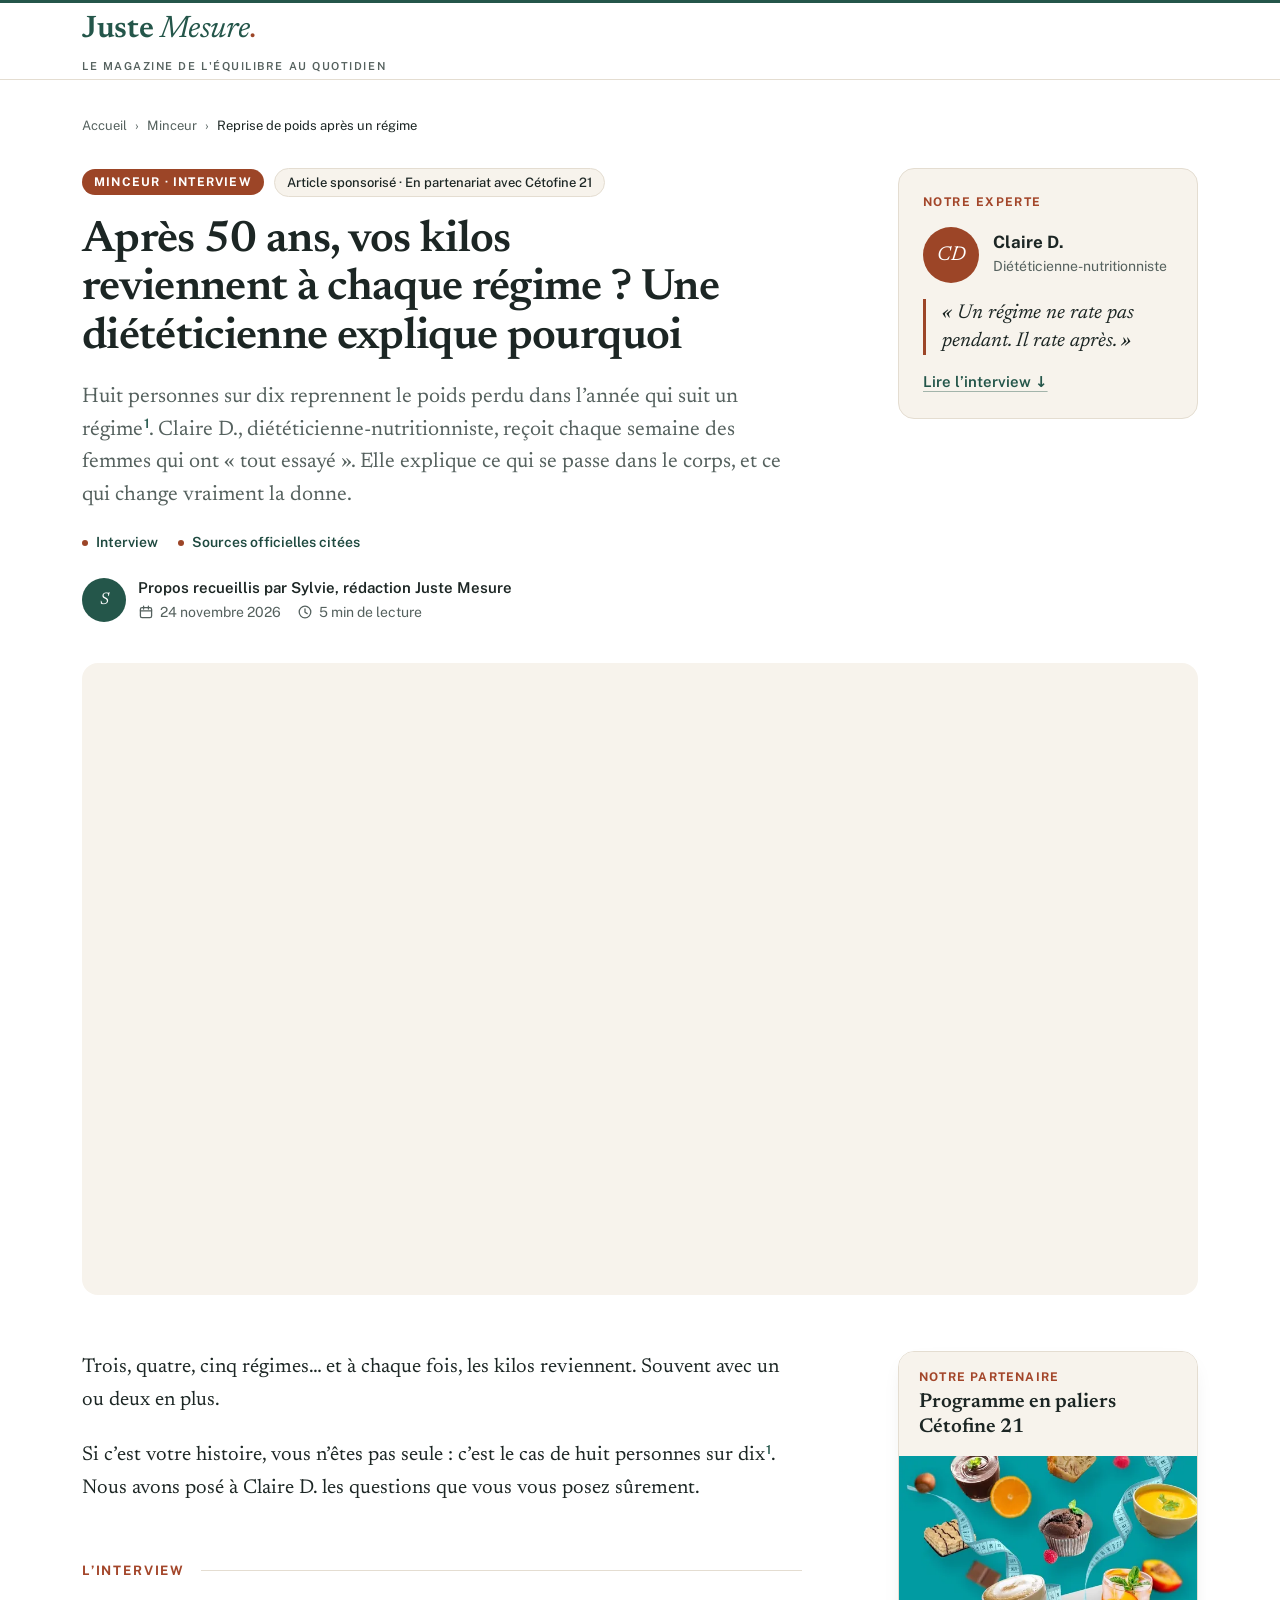
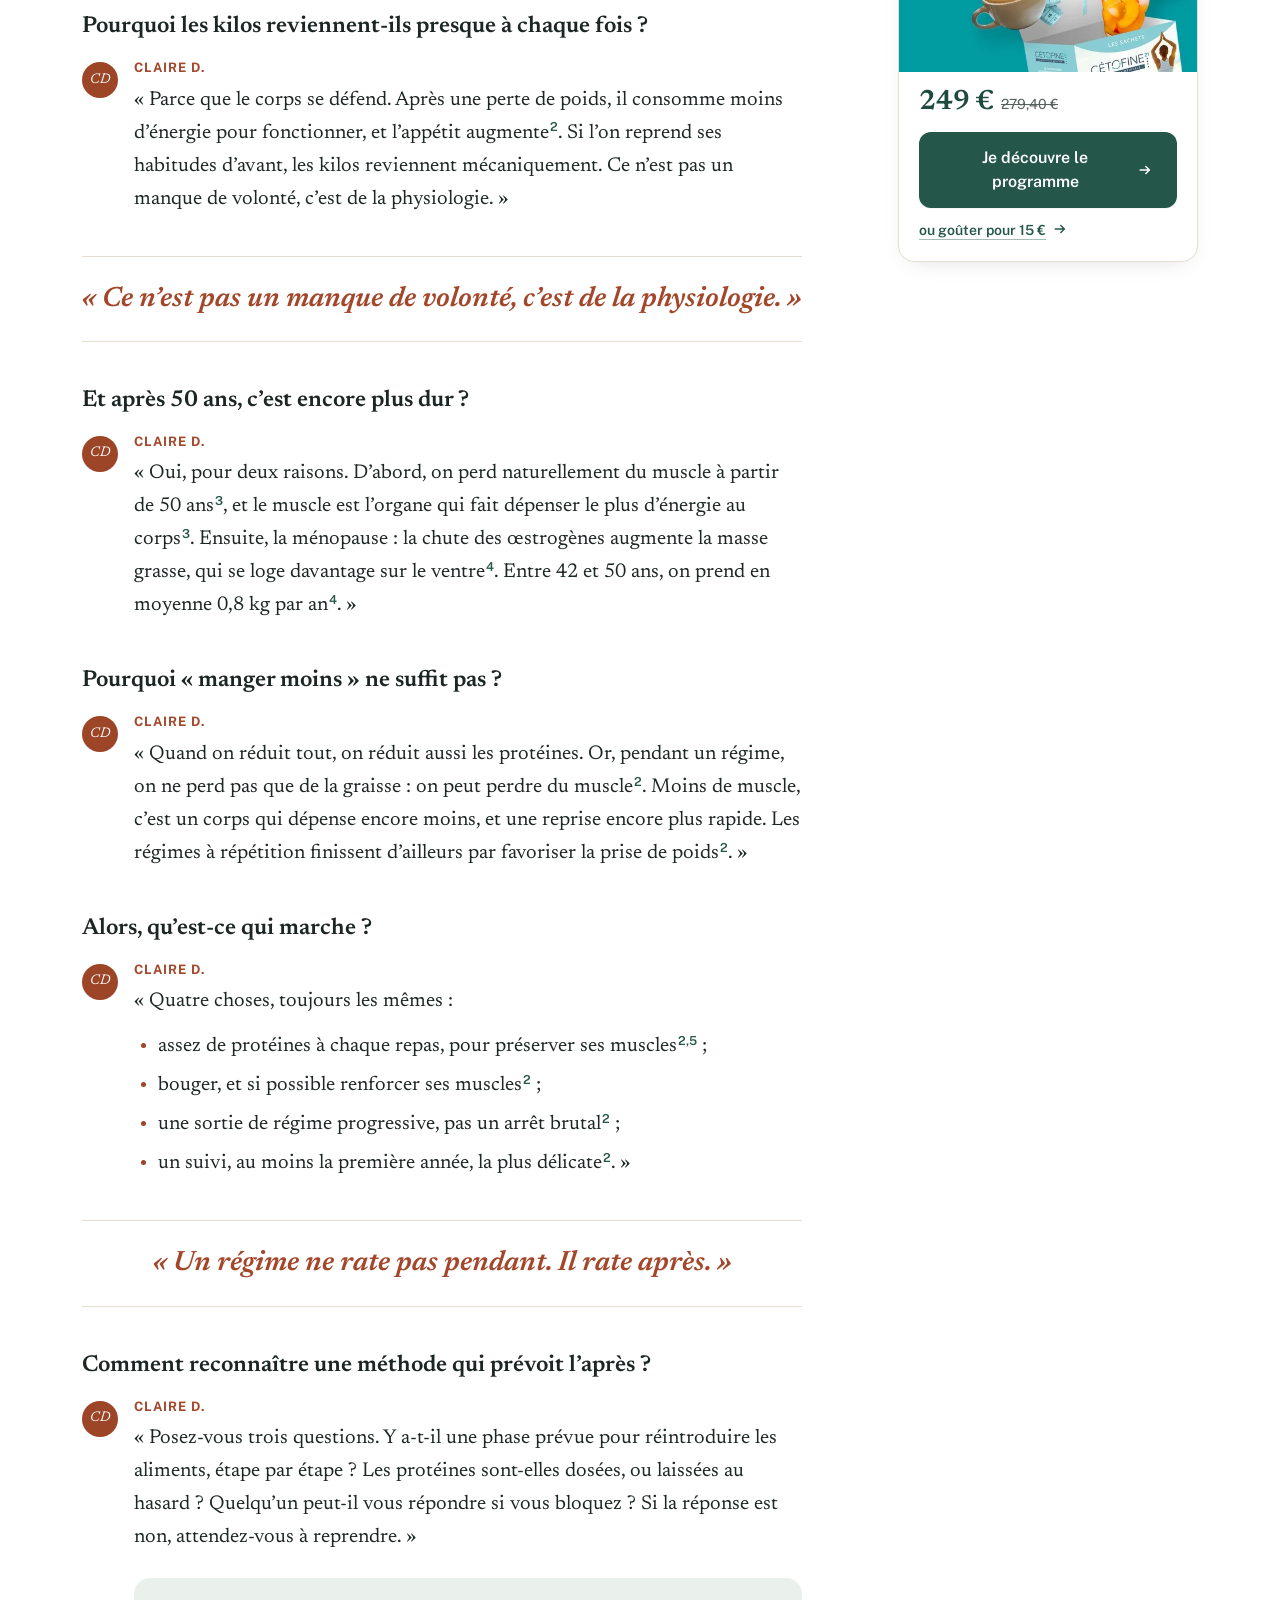
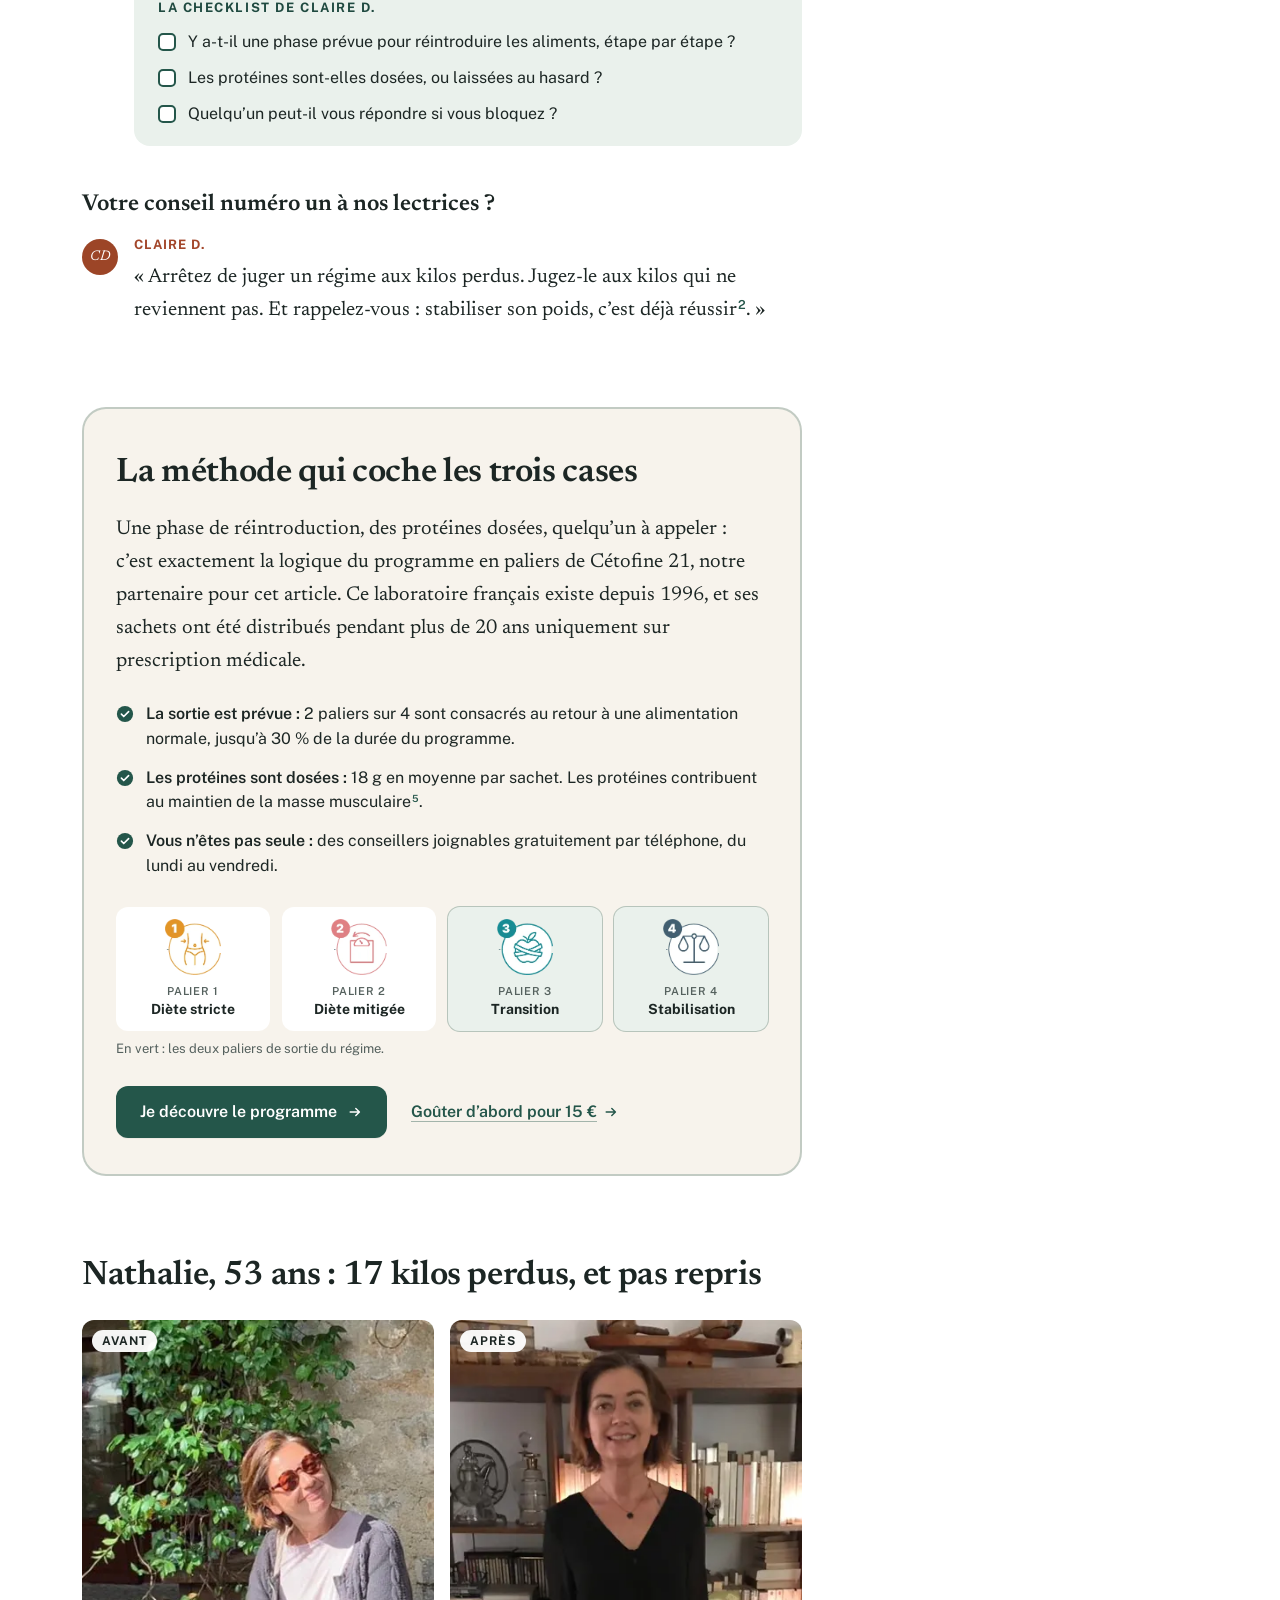
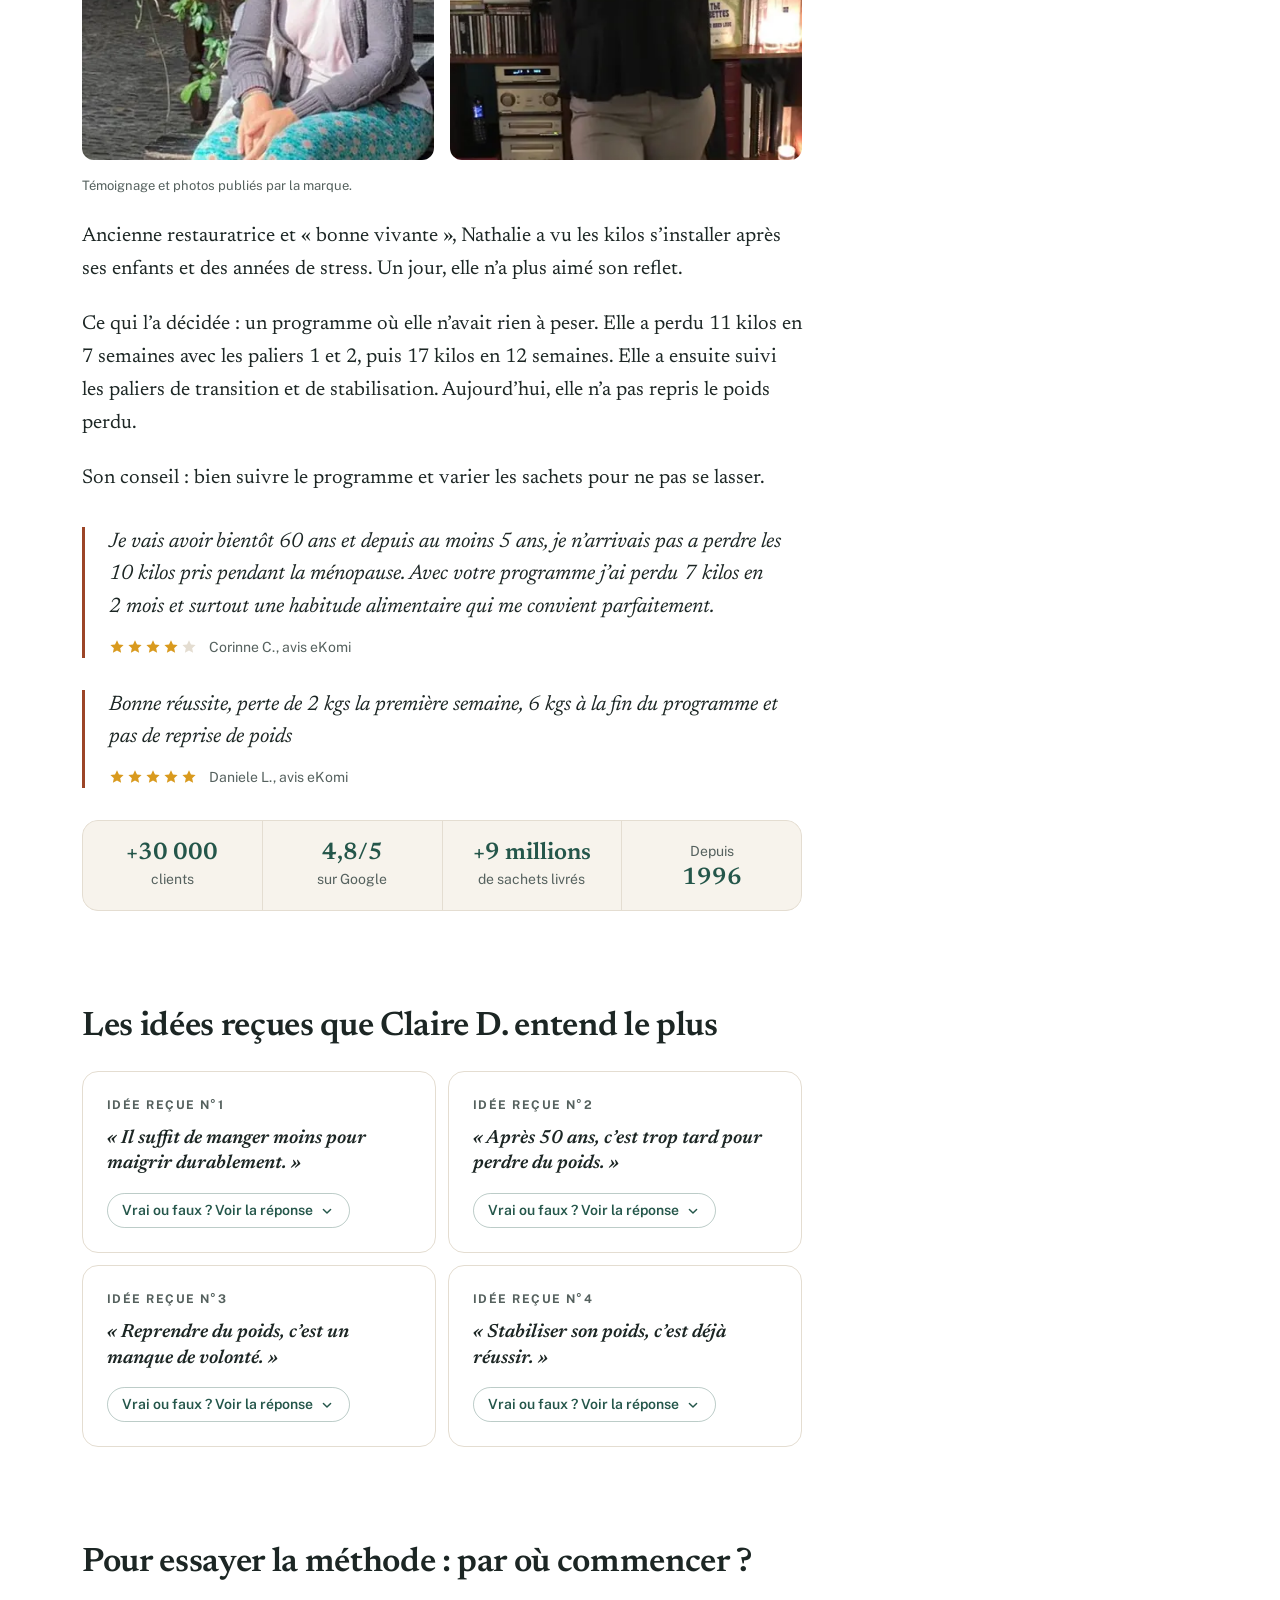
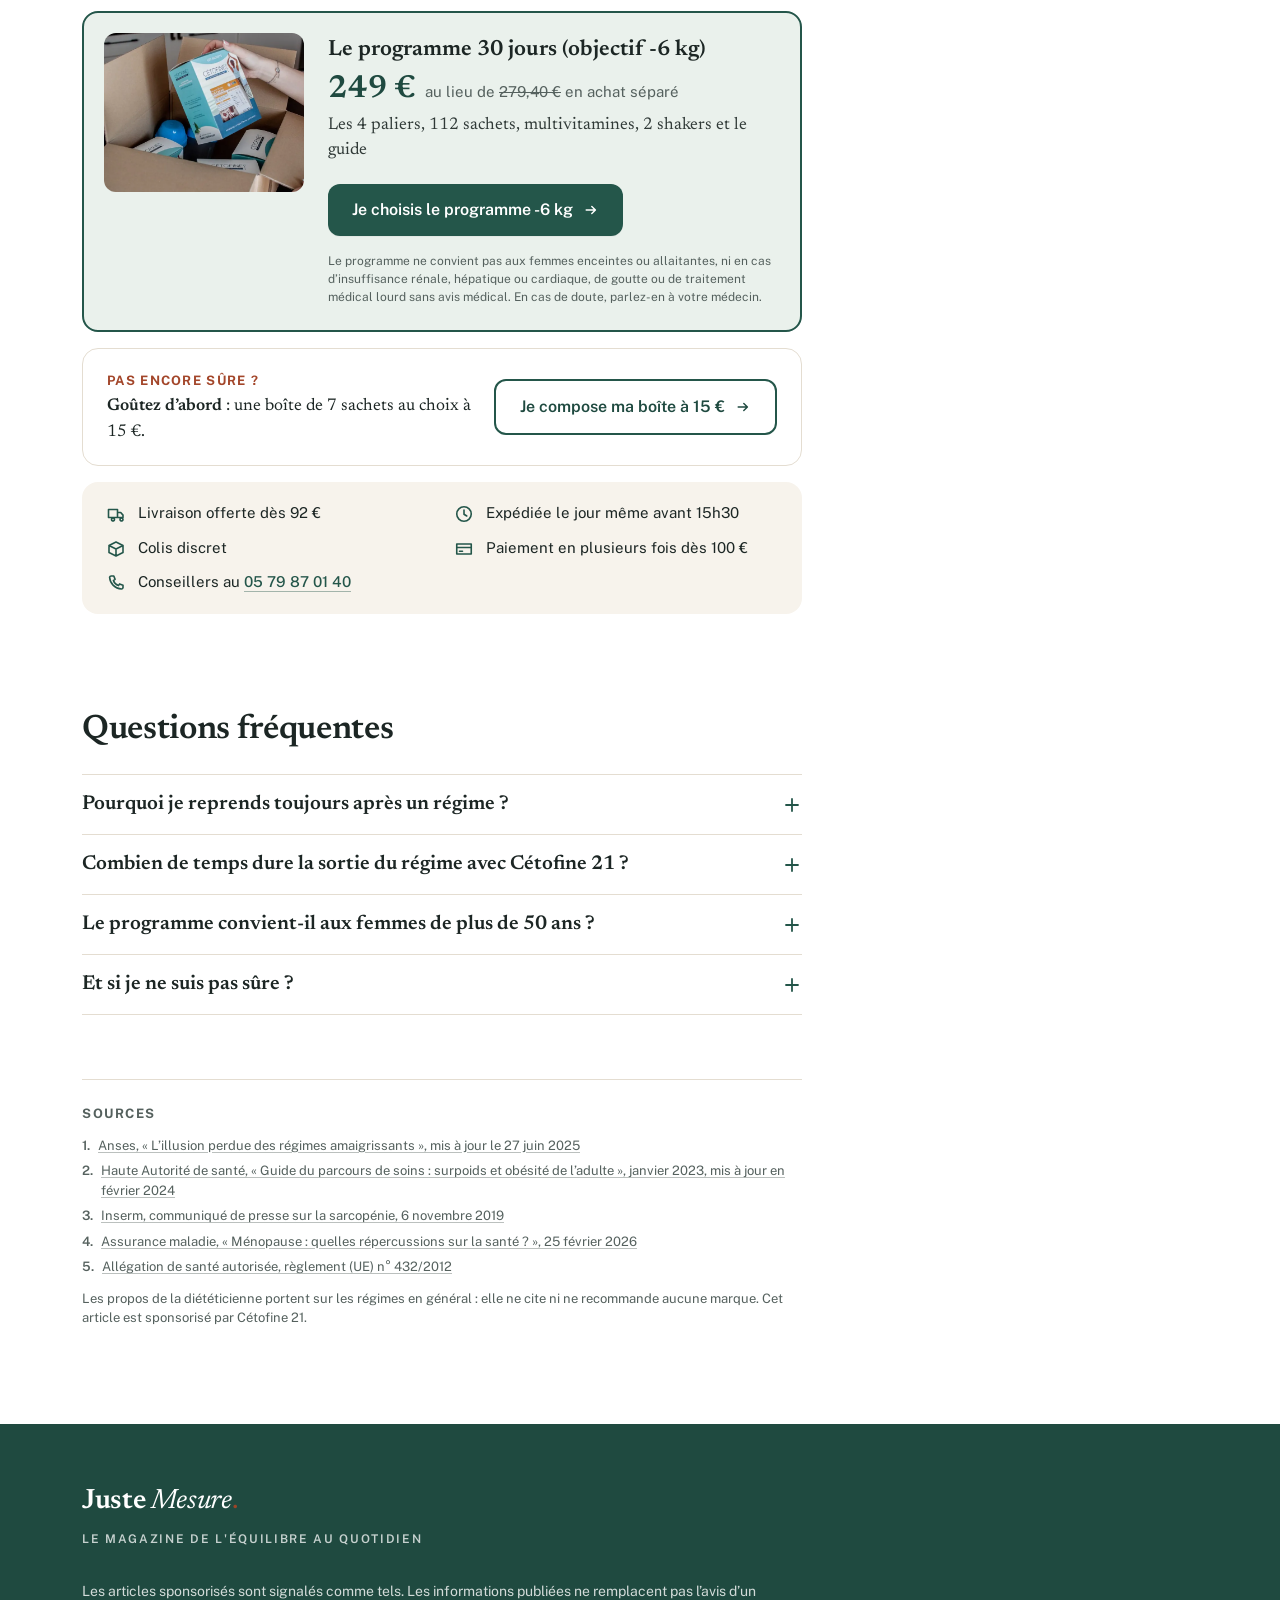
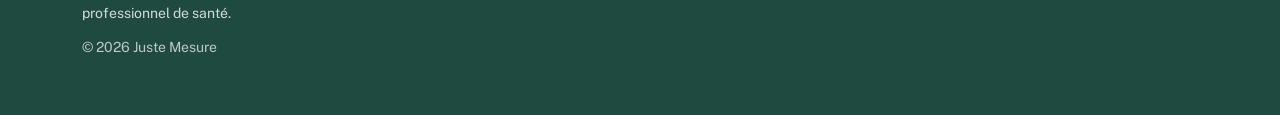
==== commit c7460252: "feat: reprise-poids, nouveau titre et interview au format magazine Co-Authored-By: Claude Opus 5.5 <" ====
--- a/reprise-poids/index.html
+++ b/reprise-poids/index.html
@@ -7,7 +7,7 @@
     <link rel="icon" type="image/svg+xml" href="./favicon.svg" />
 
     <!-- SEO -->
-    <title>« Ce n’est pas un manque de volonté » : pourquoi vos kilos reviennent après 50 ans | Juste Mesure</title>
+    <title>Après 50 ans, vos kilos reviennent à chaque régime ? Une diététicienne explique pourquoi | Juste Mesure</title>
     <meta name="description" content="Huit personnes sur dix reprennent le poids perdu dans l’année qui suit un régime. Une diététicienne explique ce qui se passe dans le corps après 50 ans, et ce qui change vraiment la donne. Article sponsorisé en partenariat avec Cétofine 21." />
     <!-- Aperçu de travail : hors index tant que le domaine du média n'est pas choisi.
          À la mise en ligne : ajouter canonique, og:url et og:image absolus sur le domaine retenu. -->
@@ -17,7 +17,7 @@
     <link rel="canonical" href="https://convtek.github.io/lp-cetofine21-advertorial/reprise-poids/" />
 
     <!-- Open Graph -->
-    <meta property="og:title" content="« Ce n’est pas un manque de volonté » : pourquoi vos kilos reviennent après 50 ans" />
+    <meta property="og:title" content="Après 50 ans, vos kilos reviennent à chaque régime ? Une diététicienne explique pourquoi" />
     <meta property="og:description" content="Une diététicienne explique pourquoi les kilos reviennent après chaque régime, et comment l’éviter après 50 ans." />
     <meta property="og:type" content="article" />
     <meta property="og:locale" content="fr_FR" />
@@ -37,15 +37,15 @@
     {
       "@context": "https://schema.org",
       "@type": "Article",
-      "headline": "« Ce n’est pas un manque de volonté » : pourquoi vos kilos reviennent après 50 ans",
+      "headline": "Après 50 ans, vos kilos reviennent à chaque régime ? Une diététicienne explique pourquoi",
       "datePublished": "2026-11-24",
       "author": { "@type": "Person", "name": "Sylvie" },
       "publisher": { "@type": "Organization", "name": "Juste Mesure" },
       "articleSection": "Minceur"
     }
     </script>
-    <script type="module" crossorigin src="./index-DKbnTkUr.js"></script>
-    <link rel="stylesheet" crossorigin href="./index-COd3-eRK.css">
+    <script type="module" crossorigin src="./index-F6gE5MYk.js"></script>
+    <link rel="stylesheet" crossorigin href="./index-tkr6Ha6s.css">
   </head>
   <body>
     <!-- GTM BODY -->
--- a/reprise-poids/index-tkr6Ha6s.css
+++ b/reprise-poids/index-tkr6Ha6s.css
@@ -0,0 +1 @@
+@font-face{font-family:Newsreader;font-style:normal;font-display:swap;font-weight:400;src:url(./newsreader-latin-400-normal-BFBkh4jY.woff2) format("woff2"),url(./newsreader-latin-400-normal-gRTjlS2D.woff) format("woff")}@font-face{font-family:Newsreader;font-style:italic;font-display:swap;font-weight:400;src:url(./newsreader-latin-400-italic-CEihAR-f.woff2) format("woff2"),url(./newsreader-latin-400-italic-CNZoH1hn.woff) format("woff")}@font-face{font-family:Newsreader;font-style:normal;font-display:swap;font-weight:600;src:url(./newsreader-latin-600-normal-30OJ_TG_.woff2) format("woff2"),url(./newsreader-latin-600-normal-DUnT2r2g.woff) format("woff")}@font-face{font-family:Newsreader;font-style:italic;font-display:swap;font-weight:600;src:url(./newsreader-latin-600-italic-BXGU4hd9.woff2) format("woff2"),url(./newsreader-latin-600-italic-QBRrDGPr.woff) format("woff")}@font-face{font-family:Public Sans;font-style:normal;font-display:swap;font-weight:400;src:url(./public-sans-latin-400-normal-8Rpg0ruU.woff2) format("woff2"),url(./public-sans-latin-400-normal-SBbinRkI.woff) format("woff")}@font-face{font-family:Public Sans;font-style:normal;font-display:swap;font-weight:500;src:url(./public-sans-latin-500-normal-NlrCPXnF.woff2) format("woff2"),url(./public-sans-latin-500-normal-vCxiVFAq.woff) format("woff")}@font-face{font-family:Public Sans;font-style:normal;font-display:swap;font-weight:600;src:url(./public-sans-latin-600-normal-Fru-LXNs.woff2) format("woff2"),url(./public-sans-latin-600-normal-BR59oU-I.woff) format("woff")}@font-face{font-family:Public Sans;font-style:normal;font-display:swap;font-weight:700;src:url(./public-sans-latin-700-normal-BqJmxWdE.woff2) format("woff2"),url(./public-sans-latin-700-normal-Dm-oTPSL.woff) format("woff")}@layer properties{@supports (((-webkit-hyphens:none)) and (not (margin-trim:block))) or ((-moz-orient:inline) and (not (color:rgb(from red r g b)))){*,:before,:after,::backdrop{--tw-translate-x:0;--tw-translate-y:0;--tw-translate-z:0;--tw-scale-x:1;--tw-scale-y:1;--tw-scale-z:1;--tw-rotate-x:initial;--tw-rotate-y:initial;--tw-rotate-z:initial;--tw-skew-x:initial;--tw-skew-y:initial;--tw-space-y-reverse:0;--tw-divide-y-reverse:0;--tw-border-style:solid;--tw-leading:initial;--tw-font-weight:initial;--tw-tracking:initial;--tw-shadow:0 0 #0000;--tw-shadow-color:initial;--tw-shadow-alpha:100%;--tw-inset-shadow:0 0 #0000;--tw-inset-shadow-color:initial;--tw-inset-shadow-alpha:100%;--tw-ring-color:initial;--tw-ring-shadow:0 0 #0000;--tw-inset-ring-color:initial;--tw-inset-ring-shadow:0 0 #0000;--tw-ring-inset:initial;--tw-ring-offset-width:0px;--tw-ring-offset-color:#fff;--tw-ring-offset-shadow:0 0 #0000;--tw-outline-style:solid;--tw-blur:initial;--tw-brightness:initial;--tw-contrast:initial;--tw-grayscale:initial;--tw-hue-rotate:initial;--tw-invert:initial;--tw-opacity:initial;--tw-saturate:initial;--tw-sepia:initial;--tw-drop-shadow:initial;--tw-drop-shadow-color:initial;--tw-drop-shadow-alpha:100%;--tw-drop-shadow-size:initial;--tw-backdrop-blur:initial;--tw-backdrop-brightness:initial;--tw-backdrop-contrast:initial;--tw-backdrop-grayscale:initial;--tw-backdrop-hue-rotate:initial;--tw-backdrop-invert:initial;--tw-backdrop-opacity:initial;--tw-backdrop-saturate:initial;--tw-backdrop-sepia:initial;--tw-duration:initial}}}@layer theme{:root,:host{--font-sans:"Public Sans", system-ui, -apple-system, "Segoe UI", sans-serif;--font-serif:"Newsreader", Georgia, "Times New Roman", serif;--font-mono:ui-monospace, SFMono-Regular, Menlo, Monaco, Consolas, "Liberation Mono", "Courier New", monospace;--color-white:#fff;--spacing:.25rem;--font-weight-normal:400;--font-weight-medium:500;--font-weight-semibold:600;--font-weight-bold:700;--leading-tight:1.25;--radius-sm:.25rem;--radius-xl:.75rem;--radius-2xl:1rem;--radius-3xl:1.5rem;--default-transition-duration:.15s;--default-transition-timing-function:cubic-bezier(.4, 0, .2, 1);--default-font-family:var(--font-sans);--default-mono-font-family:var(--font-mono);--color-ink:#1c2624;--color-muted:#55615e;--color-paper:#f7f3ec;--color-line:#e4ddd1;--color-forest:#24564a;--color-forest-deep:#1f4a40;--color-sage:#eaf1ec;--color-clay:#9c4527;--color-clay-ink:#a3462a;--color-clay-soft:#fbeee6;--color-star:#d99a1e}}@layer base{*,:after,:before,::backdrop{box-sizing:border-box;border:0 solid;margin:0;padding:0}::file-selector-button{box-sizing:border-box;border:0 solid;margin:0;padding:0}html,:host{-webkit-text-size-adjust:100%;tab-size:4;line-height:1.5;font-family:var(--default-font-family,-apple-system, BlinkMacSystemFont, "Segoe UI", Roboto, "Helvetica Neue", "Noto Sans", Arial, sans-serif, "Apple Color Emoji", "Segoe UI Emoji", "Segoe UI Symbol", "Noto Color Emoji");font-feature-settings:var(--default-font-feature-settings,normal);font-variation-settings:var(--default-font-variation-settings,normal);-webkit-tap-highlight-color:transparent}hr{height:0;color:inherit;border-top-width:1px}abbr:where([title]){-webkit-text-decoration:underline dotted;text-decoration:underline dotted}h1,h2,h3,h4,h5,h6{font-size:inherit;font-weight:inherit}a{color:inherit;-webkit-text-decoration:inherit;text-decoration:inherit}b,strong{font-weight:bolder}code,kbd,samp,pre{font-family:var(--default-mono-font-family,ui-monospace, SFMono-Regular, Menlo, Monaco, Consolas, "Liberation Mono", "Courier New", monospace);font-feature-settings:var(--default-mono-font-feature-settings,normal);font-variation-settings:var(--default-mono-font-variation-settings,normal);font-size:1em}small{font-size:80%}sub,sup{vertical-align:baseline;font-size:75%;line-height:0;position:relative}sub{bottom:-.25em}sup{top:-.5em}table{text-indent:0;border-color:inherit;border-collapse:collapse}:-moz-focusring:where(:not(iframe)){outline:auto}progress{vertical-align:baseline}summary{display:list-item}ol,ul,menu{list-style:none}img,svg,video,canvas,audio,iframe,embed,object{vertical-align:middle;display:block}img,video{max-width:100%;height:auto}button,input,select,optgroup,textarea{font:inherit;font-feature-settings:inherit;font-variation-settings:inherit;letter-spacing:inherit;color:inherit;opacity:1;background-color:#0000;border-radius:0}::file-selector-button{font:inherit;font-feature-settings:inherit;font-variation-settings:inherit;letter-spacing:inherit;color:inherit;opacity:1;background-color:#0000;border-radius:0}:where(select:is([multiple],[size])) optgroup{font-weight:bolder}:where(select:is([multiple],[size])) optgroup option{padding-inline-start:20px}::file-selector-button{margin-inline-end:4px}::placeholder{opacity:1}@supports (not ((-webkit-appearance:-apple-pay-button))) or (contain-intrinsic-size:1px){::placeholder{color:currentColor}@supports (color:color-mix(in lab,red,red)){::placeholder{color:color-mix(in oklab,currentcolor 50%,transparent)}}}textarea{resize:vertical}::-webkit-search-decoration{-webkit-appearance:none}::-webkit-date-and-time-value{min-height:1lh;text-align:inherit}::-webkit-datetime-edit{display:inline-flex}::-webkit-datetime-edit-fields-wrapper{padding:0}::-webkit-datetime-edit{padding-block:0}::-webkit-datetime-edit-year-field{padding-block:0}::-webkit-datetime-edit-month-field{padding-block:0}::-webkit-datetime-edit-day-field{padding-block:0}::-webkit-datetime-edit-hour-field{padding-block:0}::-webkit-datetime-edit-minute-field{padding-block:0}::-webkit-datetime-edit-second-field{padding-block:0}::-webkit-datetime-edit-millisecond-field{padding-block:0}::-webkit-datetime-edit-meridiem-field{padding-block:0}::-webkit-calendar-picker-indicator{line-height:1}:-moz-ui-invalid{box-shadow:none}button,input:where([type=button],[type=reset],[type=submit]){appearance:button}::file-selector-button{appearance:button}::-webkit-inner-spin-button{height:auto}::-webkit-outer-spin-button{height:auto}[hidden]:where(:not([hidden=until-found])){display:none!important}html{-webkit-font-smoothing:antialiased;-moz-osx-font-smoothing:grayscale;scroll-behavior:smooth}body{font-family:var(--font-sans);color:var(--color-ink);background-color:#fff;overflow-x:hidden}::selection{background-color:var(--color-clay-soft);color:var(--color-ink)}section[id]{scroll-margin-top:88px}:focus-visible{outline:2px solid var(--color-forest);outline-offset:3px}}@layer components{.prose-article{font-family:var(--font-serif);color:var(--color-ink);font-size:1.1875rem;line-height:1.65}.prose-article>*+p{margin-top:1.1em}@media(min-width:64rem){.prose-article{font-size:1.25rem}}}@layer utilities{.pointer-events-none{pointer-events:none}.collapse{visibility:collapse}.invisible{visibility:hidden}.visible{visibility:visible}.absolute{position:absolute}.fixed{position:fixed}.relative{position:relative}.static{position:static}.sticky{position:sticky}.inset-x-0{inset-inline:0}.top-0{top:0}.top-2\.5{top:calc(var(--spacing) * 2.5)}.top-\[104px\]{top:104px}.-bottom-px{bottom:-1px}.bottom-0{bottom:0}.left-2\.5{left:calc(var(--spacing) * 2.5)}.z-40{z-index:40}.z-50{z-index:50}.order-1{order:1}.order-2{order:2}.order-3{order:3}.order-4{order:4}.order-5{order:5}.order-6{order:6}.order-7{order:7}.col-span-2{grid-column:span 2/span 2}.container{width:100%}@media(min-width:40rem){.container{max-width:40rem}}@media(min-width:48rem){.container{max-width:48rem}}@media(min-width:64rem){.container{max-width:64rem}}@media(min-width:80rem){.container{max-width:80rem}}@media(min-width:96rem){.container{max-width:96rem}}.-mx-1{margin-inline:calc(var(--spacing) * -1)}.-mx-5{margin-inline:calc(var(--spacing) * -5)}.mx-auto{margin-inline:auto}.my-8{margin-block:calc(var(--spacing) * 8)}.my-10{margin-block:calc(var(--spacing) * 10)}.mt-0\.5{margin-top:calc(var(--spacing) * .5)}.mt-1{margin-top:var(--spacing)}.mt-1\.5{margin-top:calc(var(--spacing) * 1.5)}.mt-2{margin-top:calc(var(--spacing) * 2)}.mt-2\.5{margin-top:calc(var(--spacing) * 2.5)}.mt-3{margin-top:calc(var(--spacing) * 3)}.mt-3\.5{margin-top:calc(var(--spacing) * 3.5)}.mt-4{margin-top:calc(var(--spacing) * 4)}.mt-5{margin-top:calc(var(--spacing) * 5)}.mt-6{margin-top:calc(var(--spacing) * 6)}.mt-7{margin-top:calc(var(--spacing) * 7)}.mt-8{margin-top:calc(var(--spacing) * 8)}.mt-10{margin-top:calc(var(--spacing) * 10)}.mt-12{margin-top:calc(var(--spacing) * 12)}.mt-16{margin-top:calc(var(--spacing) * 16)}.mt-20{margin-top:calc(var(--spacing) * 20)}.mt-\[3px\]{margin-top:3px}.mb-1{margin-bottom:var(--spacing)}.ml-1\.5{margin-left:calc(var(--spacing) * 1.5)}.ml-\[0\.08em\]{margin-left:.08em}.block{display:block}.contents{display:contents}.flex{display:flex}.grid{display:grid}.hidden{display:none}.inline{display:inline}.inline-block{display:inline-block}.inline-flex{display:inline-flex}.aspect-\[4\/5\]{aspect-ratio:4/5}.aspect-\[600\/475\]{aspect-ratio:600/475}.h-1\.5{height:calc(var(--spacing) * 1.5)}.h-4{height:calc(var(--spacing) * 4)}.h-5{height:calc(var(--spacing) * 5)}.h-9{height:calc(var(--spacing) * 9)}.h-11{height:calc(var(--spacing) * 11)}.h-14{height:calc(var(--spacing) * 14)}.h-\[2px\]{height:2px}.h-\[3px\]{height:3px}.h-\[18px\]{height:18px}.h-\[60px\]{height:60px}.h-auto{height:auto}.h-full{height:100%}.h-px{height:1px}.min-h-\[46px\]{min-height:46px}.min-h-\[52px\]{min-height:52px}.min-h-\[56px\]{min-height:56px}.w-1\.5{width:calc(var(--spacing) * 1.5)}.w-4{width:calc(var(--spacing) * 4)}.w-5{width:calc(var(--spacing) * 5)}.w-9{width:calc(var(--spacing) * 9)}.w-11{width:calc(var(--spacing) * 11)}.w-14{width:calc(var(--spacing) * 14)}.w-\[18px\]{width:18px}.w-auto{width:auto}.w-full{width:100%}.max-w-\[640px\]{max-width:640px}.max-w-\[720px\]{max-width:720px}.max-w-\[1180px\]{max-width:1180px}.min-w-0{min-width:0}.flex-1{flex:1}.shrink-0{flex-shrink:0}.origin-left{transform-origin:0}.translate-y-0{--tw-translate-y:0px;translate:var(--tw-translate-x) var(--tw-translate-y)}.translate-y-full{--tw-translate-y:100%;translate:var(--tw-translate-x) var(--tw-translate-y)}.scale-x-0{--tw-scale-x:0%;scale:var(--tw-scale-x) var(--tw-scale-y)}.transform{transform:var(--tw-rotate-x, ) var(--tw-rotate-y, ) var(--tw-rotate-z, ) var(--tw-skew-x, ) var(--tw-skew-y, )}.cursor-pointer{cursor:pointer}.resize{resize:both}.scroll-mt-24{scroll-margin-top:calc(var(--spacing) * 24)}.list-disc{list-style-type:disc}.list-none{list-style-type:none}.grid-cols-2{grid-template-columns:repeat(2,minmax(0,1fr))}.grid-cols-4{grid-template-columns:repeat(4,minmax(0,1fr))}.flex-col{flex-direction:column}.flex-col-reverse{flex-direction:column-reverse}.flex-wrap{flex-wrap:wrap}.items-baseline{align-items:baseline}.items-center{align-items:center}.items-start{align-items:flex-start}.justify-between{justify-content:space-between}.justify-center{justify-content:center}.gap-0\.5{gap:calc(var(--spacing) * .5)}.gap-1{gap:var(--spacing)}.gap-1\.5{gap:calc(var(--spacing) * 1.5)}.gap-2{gap:calc(var(--spacing) * 2)}.gap-2\.5{gap:calc(var(--spacing) * 2.5)}.gap-3{gap:calc(var(--spacing) * 3)}.gap-3\.5{gap:calc(var(--spacing) * 3.5)}.gap-4{gap:calc(var(--spacing) * 4)}.gap-6{gap:calc(var(--spacing) * 6)}.gap-px{gap:1px}:where(.space-y-1\.5>:not(:last-child)){--tw-space-y-reverse:0;margin-block-start:calc(calc(var(--spacing) * 1.5) * var(--tw-space-y-reverse));margin-block-end:calc(calc(var(--spacing) * 1.5) * calc(1 - var(--tw-space-y-reverse)))}:where(.space-y-3>:not(:last-child)){--tw-space-y-reverse:0;margin-block-start:calc(calc(var(--spacing) * 3) * var(--tw-space-y-reverse));margin-block-end:calc(calc(var(--spacing) * 3) * calc(1 - var(--tw-space-y-reverse)))}:where(.space-y-3\.5>:not(:last-child)){--tw-space-y-reverse:0;margin-block-start:calc(calc(var(--spacing) * 3.5) * var(--tw-space-y-reverse));margin-block-end:calc(calc(var(--spacing) * 3.5) * calc(1 - var(--tw-space-y-reverse)))}:where(.space-y-11>:not(:last-child)){--tw-space-y-reverse:0;margin-block-start:calc(calc(var(--spacing) * 11) * var(--tw-space-y-reverse));margin-block-end:calc(calc(var(--spacing) * 11) * calc(1 - var(--tw-space-y-reverse)))}.gap-x-2{column-gap:calc(var(--spacing) * 2)}.gap-x-2\.5{column-gap:calc(var(--spacing) * 2.5)}.gap-x-3{column-gap:calc(var(--spacing) * 3)}.gap-x-5{column-gap:calc(var(--spacing) * 5)}.gap-x-6{column-gap:calc(var(--spacing) * 6)}.gap-y-1{row-gap:var(--spacing)}.gap-y-2{row-gap:calc(var(--spacing) * 2)}.gap-y-3{row-gap:calc(var(--spacing) * 3)}:where(.divide-y>:not(:last-child)){--tw-divide-y-reverse:0;border-bottom-style:var(--tw-border-style);border-top-style:var(--tw-border-style);border-top-width:calc(1px * var(--tw-divide-y-reverse));border-bottom-width:calc(1px * calc(1 - var(--tw-divide-y-reverse)))}:where(.divide-line>:not(:last-child)){border-color:var(--color-line)}.self-start{align-self:flex-start}.truncate{text-overflow:ellipsis;white-space:nowrap;overflow:hidden}.overflow-hidden{overflow:hidden}.rounded-2xl{border-radius:var(--radius-2xl)}.rounded-3xl{border-radius:var(--radius-3xl)}.rounded-\[5px\]{border-radius:5px}.rounded-full{border-radius:2147483647px}.rounded-sm{border-radius:var(--radius-sm)}.rounded-xl{border-radius:var(--radius-xl)}.rounded-r-xl{border-top-right-radius:var(--radius-xl);border-bottom-right-radius:var(--radius-xl)}.border{border-style:var(--tw-border-style);border-width:1px}.border-2{border-style:var(--tw-border-style);border-width:2px}.border-y{border-block-style:var(--tw-border-style);border-block-width:1px}.border-t{border-top-style:var(--tw-border-style);border-top-width:1px}.border-b{border-bottom-style:var(--tw-border-style);border-bottom-width:1px}.border-l-4{border-left-style:var(--tw-border-style);border-left-width:4px}.border-l-\[3px\]{border-left-style:var(--tw-border-style);border-left-width:3px}.border-clay{border-color:var(--color-clay)}.border-forest{border-color:var(--color-forest)}.border-forest\/25{border-color:#24564a40}@supports (color:color-mix(in lab,red,red)){.border-forest\/25{border-color:color-mix(in oklab,var(--color-forest) 25%,transparent)}}.border-forest\/30{border-color:#24564a4d}@supports (color:color-mix(in lab,red,red)){.border-forest\/30{border-color:color-mix(in oklab,var(--color-forest) 30%,transparent)}}.border-line{border-color:var(--color-line)}.bg-clay{background-color:var(--color-clay)}.bg-forest{background-color:var(--color-forest)}.bg-forest-deep{background-color:var(--color-forest-deep)}.bg-line{background-color:var(--color-line)}.bg-paper{background-color:var(--color-paper)}.bg-sage{background-color:var(--color-sage)}.bg-white{background-color:var(--color-white)}.bg-white\/95{background-color:#fffffff2}@supports (color:color-mix(in lab,red,red)){.bg-white\/95{background-color:color-mix(in oklab,var(--color-white) 95%,transparent)}}.bg-white\/97{background-color:#fffffff7}@supports (color:color-mix(in lab,red,red)){.bg-white\/97{background-color:color-mix(in oklab,var(--color-white) 97%,transparent)}}.fill-forest{fill:var(--color-forest)}.object-cover{object-fit:cover}.object-top{object-position:top}.p-4{padding:calc(var(--spacing) * 4)}.p-5{padding:calc(var(--spacing) * 5)}.px-1{padding-inline:var(--spacing)}.px-2\.5{padding-inline:calc(var(--spacing) * 2.5)}.px-3{padding-inline:calc(var(--spacing) * 3)}.px-3\.5{padding-inline:calc(var(--spacing) * 3.5)}.px-4{padding-inline:calc(var(--spacing) * 4)}.px-5{padding-inline:calc(var(--spacing) * 5)}.px-6{padding-inline:calc(var(--spacing) * 6)}.py-0\.5{padding-block:calc(var(--spacing) * .5)}.py-1{padding-block:var(--spacing)}.py-1\.5{padding-block:calc(var(--spacing) * 1.5)}.py-2\.5{padding-block:calc(var(--spacing) * 2.5)}.py-3{padding-block:calc(var(--spacing) * 3)}.py-3\.5{padding-block:calc(var(--spacing) * 3.5)}.py-4{padding-block:calc(var(--spacing) * 4)}.py-5{padding-block:calc(var(--spacing) * 5)}.py-6{padding-block:calc(var(--spacing) * 6)}.py-7{padding-block:calc(var(--spacing) * 7)}.py-12{padding-block:calc(var(--spacing) * 12)}.pt-3{padding-top:calc(var(--spacing) * 3)}.pt-4{padding-top:calc(var(--spacing) * 4)}.pt-5{padding-top:calc(var(--spacing) * 5)}.pt-6{padding-top:calc(var(--spacing) * 6)}.pr-9{padding-right:calc(var(--spacing) * 9)}.pb-5{padding-bottom:calc(var(--spacing) * 5)}.pb-20{padding-bottom:calc(var(--spacing) * 20)}.pb-\[calc\(0\.75rem\+env\(safe-area-inset-bottom\)\)\]{padding-bottom:calc(.75rem + env(safe-area-inset-bottom))}.pl-4{padding-left:calc(var(--spacing) * 4)}.pl-5{padding-left:calc(var(--spacing) * 5)}.pl-6{padding-left:calc(var(--spacing) * 6)}.text-center{text-align:center}.align-\[-0\.15em\]{vertical-align:-.15em}.font-sans{font-family:var(--font-sans)}.font-serif{font-family:var(--font-serif)}.\!text-\[1\.0625rem\]{font-size:1.0625rem!important}.text-\[0\.62em\]{font-size:.62em}.text-\[0\.75rem\]{font-size:.75rem}.text-\[0\.875rem\]{font-size:.875rem}.text-\[0\.6875rem\]{font-size:.6875rem}.text-\[0\.8125rem\]{font-size:.8125rem}.text-\[0\.9375rem\]{font-size:.9375rem}.text-\[1\.05rem\]{font-size:1.05rem}.text-\[1\.5rem\]{font-size:1.5rem}.text-\[1\.6rem\]{font-size:1.6rem}.text-\[1\.25rem\]{font-size:1.25rem}.text-\[1\.75rem\]{font-size:1.75rem}.text-\[1\.125rem\]{font-size:1.125rem}.text-\[1\.375rem\]{font-size:1.375rem}.text-\[1\.0625rem\]{font-size:1.0625rem}.text-\[1\.1875rem\]{font-size:1.1875rem}.text-\[1\.3125rem\]{font-size:1.3125rem}.text-\[1\.6875rem\]{font-size:1.6875rem}.text-\[1rem\]{font-size:1rem}.text-\[2rem\]{font-size:2rem}.leading-\[1\.3\]{--tw-leading:1.3;line-height:1.3}.leading-\[1\.4\]{--tw-leading:1.4;line-height:1.4}.leading-\[1\.5\]{--tw-leading:1.5;line-height:1.5}.leading-\[1\.6\]{--tw-leading:1.6;line-height:1.6}.leading-\[1\.14\]{--tw-leading:1.14;line-height:1.14}.leading-\[1\.18\]{--tw-leading:1.18;line-height:1.18}.leading-\[1\.25\]{--tw-leading:1.25;line-height:1.25}.leading-\[1\.35\]{--tw-leading:1.35;line-height:1.35}.leading-\[1\.55\]{--tw-leading:1.55;line-height:1.55}.leading-none{--tw-leading:1;line-height:1}.leading-tight{--tw-leading:var(--leading-tight);line-height:var(--leading-tight)}.font-bold{--tw-font-weight:var(--font-weight-bold);font-weight:var(--font-weight-bold)}.font-medium{--tw-font-weight:var(--font-weight-medium);font-weight:var(--font-weight-medium)}.font-normal{--tw-font-weight:var(--font-weight-normal);font-weight:var(--font-weight-normal)}.font-semibold{--tw-font-weight:var(--font-weight-semibold);font-weight:var(--font-weight-semibold)}.tracking-\[-0\.01em\]{--tw-tracking:-.01em;letter-spacing:-.01em}.tracking-\[-0\.015em\]{--tw-tracking:-.015em;letter-spacing:-.015em}.tracking-\[0\.1em\]{--tw-tracking:.1em;letter-spacing:.1em}.tracking-\[0\.06em\]{--tw-tracking:.06em;letter-spacing:.06em}.tracking-\[0\.08em\]{--tw-tracking:.08em;letter-spacing:.08em}.tracking-\[0\.12em\]{--tw-tracking:.12em;letter-spacing:.12em}.tracking-\[0\.14em\]{--tw-tracking:.14em;letter-spacing:.14em}.text-balance{text-wrap:balance}.text-pretty{text-wrap:pretty}.whitespace-nowrap{white-space:nowrap}.text-clay{color:var(--color-clay)}.text-clay-ink{color:var(--color-clay-ink)}.text-forest{color:var(--color-forest)}.text-forest-deep{color:var(--color-forest-deep)}.text-ink{color:var(--color-ink)}.text-ink\/90{color:#1c2624e6}@supports (color:color-mix(in lab,red,red)){.text-ink\/90{color:color-mix(in oklab,var(--color-ink) 90%,transparent)}}.text-line{color:var(--color-line)}.text-muted{color:var(--color-muted)}.text-star{color:var(--color-star)}.text-white{color:var(--color-white)}.text-white\/70{color:#ffffffb3}@supports (color:color-mix(in lab,red,red)){.text-white\/70{color:color-mix(in oklab,var(--color-white) 70%,transparent)}}.text-white\/75{color:#ffffffbf}@supports (color:color-mix(in lab,red,red)){.text-white\/75{color:color-mix(in oklab,var(--color-white) 75%,transparent)}}.text-white\/80{color:#fffc}@supports (color:color-mix(in lab,red,red)){.text-white\/80{color:color-mix(in oklab,var(--color-white) 80%,transparent)}}.uppercase{text-transform:uppercase}.italic{font-style:italic}.no-underline{text-decoration-line:none}.underline{text-decoration-line:underline}.decoration-forest\/40{text-decoration-color:#24564a66}@supports (color:color-mix(in lab,red,red)){.decoration-forest\/40{-webkit-text-decoration-color:color-mix(in oklab,var(--color-forest) 40%,transparent);text-decoration-color:color-mix(in oklab,var(--color-forest) 40%,transparent)}}.decoration-muted\/40{text-decoration-color:#55615e66}@supports (color:color-mix(in lab,red,red)){.decoration-muted\/40{-webkit-text-decoration-color:color-mix(in oklab,var(--color-muted) 40%,transparent);text-decoration-color:color-mix(in oklab,var(--color-muted) 40%,transparent)}}.underline-offset-2{text-underline-offset:2px}.underline-offset-4{text-underline-offset:4px}.shadow-\[0_-6px_20px_-12px_rgba\(28\,38\,36\,0\.25\)\]{--tw-shadow:0 -6px 20px -12px var(--tw-shadow-color,#1c262440);box-shadow:var(--tw-inset-shadow),var(--tw-inset-ring-shadow),var(--tw-ring-offset-shadow),var(--tw-ring-shadow),var(--tw-shadow)}.shadow-\[0_1px_0_rgba\(0\,0\,0\,0\.04\)\]{--tw-shadow:0 1px 0 var(--tw-shadow-color,#0000000a);box-shadow:var(--tw-inset-shadow),var(--tw-inset-ring-shadow),var(--tw-ring-offset-shadow),var(--tw-ring-shadow),var(--tw-shadow)}.shadow-\[0_8px_24px_-12px_rgba\(28\,38\,36\,0\.18\)\]{--tw-shadow:0 8px 24px -12px var(--tw-shadow-color,#1c26242e);box-shadow:var(--tw-inset-shadow),var(--tw-inset-ring-shadow),var(--tw-ring-offset-shadow),var(--tw-ring-shadow),var(--tw-shadow)}.ring-1{--tw-ring-shadow:var(--tw-ring-inset, ) 0 0 0 calc(1px + var(--tw-ring-offset-width)) var(--tw-ring-color,currentcolor);box-shadow:var(--tw-inset-shadow),var(--tw-inset-ring-shadow),var(--tw-ring-offset-shadow),var(--tw-ring-shadow),var(--tw-shadow)}.ring-forest\/30{--tw-ring-color:#24564a4d}@supports (color:color-mix(in lab,red,red)){.ring-forest\/30{--tw-ring-color:color-mix(in oklab, var(--color-forest) 30%, transparent)}}.outline{outline-style:var(--tw-outline-style);outline-width:1px}.filter{filter:var(--tw-blur, ) var(--tw-brightness, ) var(--tw-contrast, ) var(--tw-grayscale, ) var(--tw-hue-rotate, ) var(--tw-invert, ) var(--tw-saturate, ) var(--tw-sepia, ) var(--tw-drop-shadow, )}.backdrop-blur{--tw-backdrop-blur:blur(8px);-webkit-backdrop-filter:var(--tw-backdrop-blur, ) var(--tw-backdrop-brightness, ) var(--tw-backdrop-contrast, ) var(--tw-backdrop-grayscale, ) var(--tw-backdrop-hue-rotate, ) var(--tw-backdrop-invert, ) var(--tw-backdrop-opacity, ) var(--tw-backdrop-saturate, ) var(--tw-backdrop-sepia, );backdrop-filter:var(--tw-backdrop-blur, ) var(--tw-backdrop-brightness, ) var(--tw-backdrop-contrast, ) var(--tw-backdrop-grayscale, ) var(--tw-backdrop-hue-rotate, ) var(--tw-backdrop-invert, ) var(--tw-backdrop-opacity, ) var(--tw-backdrop-saturate, ) var(--tw-backdrop-sepia, )}.transition{transition-property:color,background-color,border-color,outline-color,text-decoration-color,fill,stroke,--tw-gradient-from,--tw-gradient-via,--tw-gradient-to,opacity,box-shadow,transform,translate,scale,rotate,filter,-webkit-backdrop-filter,backdrop-filter,display,content-visibility,overlay,pointer-events;transition-timing-function:var(--tw-ease,var(--default-transition-timing-function));transition-duration:var(--tw-duration,var(--default-transition-duration))}.transition-colors{transition-property:color,background-color,border-color,outline-color,text-decoration-color,fill,stroke,--tw-gradient-from,--tw-gradient-via,--tw-gradient-to;transition-timing-function:var(--tw-ease,var(--default-transition-timing-function));transition-duration:var(--tw-duration,var(--default-transition-duration))}.transition-transform{transition-property:transform,translate,scale,rotate;transition-timing-function:var(--tw-ease,var(--default-transition-timing-function));transition-duration:var(--tw-duration,var(--default-transition-duration))}.duration-300{--tw-duration:.3s;transition-duration:.3s}.will-change-transform{will-change:transform}:is(:where(.group):is([open],:popover-open,:open) .group-open\:hidden){display:none}:is(:where(.group):is([open],:popover-open,:open) .group-open\:rotate-45){rotate:45deg}@media(hover:hover){:is(:where(.group):hover .group-hover\:translate-x-0\.5){--tw-translate-x:calc(var(--spacing) * .5);translate:var(--tw-translate-x) var(--tw-translate-y)}}.marker\:hidden ::marker{display:none}.marker\:hidden::marker{display:none}.marker\:hidden ::-webkit-details-marker{display:none}.marker\:hidden::-webkit-details-marker{display:none}.marker\:text-clay ::marker{color:var(--color-clay)}.marker\:text-clay::marker{color:var(--color-clay)}.marker\:text-clay ::-webkit-details-marker{color:var(--color-clay)}.marker\:text-clay::-webkit-details-marker{color:var(--color-clay)}.open\:border-transparent:is([open],:popover-open,:open){border-color:#0000}.open\:bg-paper:is([open],:popover-open,:open){background-color:var(--color-paper)}@media(hover:hover){.hover\:bg-forest-deep:hover{background-color:var(--color-forest-deep)}.hover\:bg-sage:hover{background-color:var(--color-sage)}.hover\:underline:hover{text-decoration-line:underline}.hover\:decoration-forest:hover{-webkit-text-decoration-color:var(--color-forest);text-decoration-color:var(--color-forest)}.hover\:decoration-muted:hover{-webkit-text-decoration-color:var(--color-muted);text-decoration-color:var(--color-muted)}}.focus-visible\:outline-2:focus-visible{outline-style:var(--tw-outline-style);outline-width:2px}.focus-visible\:outline-offset-2:focus-visible{outline-offset:2px}.focus-visible\:outline-forest:focus-visible{outline-color:var(--color-forest)}@supports ((-webkit-backdrop-filter:var(--tw)) or (backdrop-filter:var(--tw))){.supports-\[backdrop-filter\]\:bg-white\/85{background-color:#ffffffd9}@supports (color:color-mix(in lab,red,red)){.supports-\[backdrop-filter\]\:bg-white\/85{background-color:color-mix(in oklab,var(--color-white) 85%,transparent)}}}@media(min-width:40rem){.sm\:mx-0{margin-inline:0}.sm\:mt-6{margin-top:calc(var(--spacing) * 6)}.sm\:block{display:block}.sm\:grid{display:grid}.sm\:inline-block{display:inline-block}.sm\:h-14{height:calc(var(--spacing) * 14)}.sm\:w-14{width:calc(var(--spacing) * 14)}.sm\:w-auto{width:auto}.sm\:w-full{width:100%}.sm\:grid-cols-2{grid-template-columns:repeat(2,minmax(0,1fr))}.sm\:grid-cols-4{grid-template-columns:repeat(4,minmax(0,1fr))}.sm\:grid-cols-\[220px_minmax\(0\,1fr\)\]{grid-template-columns:220px minmax(0,1fr)}.sm\:flex-row{flex-direction:row}.sm\:items-center{align-items:center}.sm\:justify-between{justify-content:space-between}.sm\:justify-center{justify-content:center}.sm\:justify-start{justify-content:flex-start}.sm\:gap-3{gap:calc(var(--spacing) * 3)}.sm\:gap-4{gap:calc(var(--spacing) * 4)}.sm\:gap-6{gap:calc(var(--spacing) * 6)}.sm\:gap-x-4{column-gap:calc(var(--spacing) * 4)}.sm\:rounded-2xl{border-radius:var(--radius-2xl)}.sm\:p-6{padding:calc(var(--spacing) * 6)}.sm\:px-2{padding-inline:calc(var(--spacing) * 2)}.sm\:px-6{padding-inline:calc(var(--spacing) * 6)}.sm\:px-8{padding-inline:calc(var(--spacing) * 8)}.sm\:py-5{padding-block:calc(var(--spacing) * 5)}.sm\:py-9{padding-block:calc(var(--spacing) * 9)}.sm\:pr-0{padding-right:0}.sm\:pb-6{padding-bottom:calc(var(--spacing) * 6)}.sm\:pl-5{padding-left:calc(var(--spacing) * 5)}.sm\:pl-6{padding-left:calc(var(--spacing) * 6)}.sm\:text-\[0\.875rem\]{font-size:.875rem}.sm\:text-\[2\.5rem\]{font-size:2.5rem}}@media(min-width:64rem){.lg\:mt-0{margin-top:0}.lg\:mt-5{margin-top:calc(var(--spacing) * 5)}.lg\:mt-6{margin-top:calc(var(--spacing) * 6)}.lg\:mt-8{margin-top:calc(var(--spacing) * 8)}.lg\:mt-10{margin-top:calc(var(--spacing) * 10)}.lg\:mt-14{margin-top:calc(var(--spacing) * 14)}.lg\:mt-20{margin-top:calc(var(--spacing) * 20)}.lg\:mt-24{margin-top:calc(var(--spacing) * 24)}.lg\:block{display:block}.lg\:grid{display:grid}.lg\:hidden{display:none}.lg\:h-\[76px\]{height:76px}.lg\:min-w-0{min-width:0}.lg\:grid-cols-\[minmax\(0\,720px\)_300px\]{grid-template-columns:minmax(0,720px) 300px}.lg\:justify-between{justify-content:space-between}.lg\:gap-12{gap:calc(var(--spacing) * 12)}.lg\:self-start{align-self:flex-start}.lg\:p-6{padding:calc(var(--spacing) * 6)}.lg\:px-8{padding-inline:calc(var(--spacing) * 8)}.lg\:py-14{padding-block:calc(var(--spacing) * 14)}.lg\:pt-9{padding-top:calc(var(--spacing) * 9)}.lg\:pb-24{padding-bottom:calc(var(--spacing) * 24)}.lg\:\!text-\[1\.125rem\]{font-size:1.125rem!important}.lg\:text-\[1\.25rem\]{font-size:1.25rem}.lg\:text-\[1\.75rem\]{font-size:1.75rem}.lg\:text-\[1\.95rem\]{font-size:1.95rem}.lg\:text-\[1\.1875rem\]{font-size:1.1875rem}.lg\:text-\[1\.3125rem\]{font-size:1.3125rem}.lg\:text-\[1\.4375rem\]{font-size:1.4375rem}.lg\:text-\[2\.125rem\]{font-size:2.125rem}.lg\:text-\[2\.375rem\]{font-size:2.375rem}.lg\:leading-\[1\.1\]{--tw-leading:1.1;line-height:1.1}.lg\:leading-\[1\.55\]{--tw-leading:1.55;line-height:1.55}}@media(min-width:80rem){.xl\:text-\[2\.75rem\]{font-size:2.75rem}}.\[\&\:\:-webkit-details-marker\]\:hidden::-webkit-details-marker{display:none}}@media(prefers-reduced-motion:reduce){html{scroll-behavior:auto}*,:before,:after{transition-duration:.01ms!important;animation-duration:.01ms!important}}@property --tw-translate-x{syntax:"*";inherits:false;initial-value:0}@property --tw-translate-y{syntax:"*";inherits:false;initial-value:0}@property --tw-translate-z{syntax:"*";inherits:false;initial-value:0}@property --tw-scale-x{syntax:"*";inherits:false;initial-value:1}@property --tw-scale-y{syntax:"*";inherits:false;initial-value:1}@property --tw-scale-z{syntax:"*";inherits:false;initial-value:1}@property --tw-rotate-x{syntax:"*";inherits:false}@property --tw-rotate-y{syntax:"*";inherits:false}@property --tw-rotate-z{syntax:"*";inherits:false}@property --tw-skew-x{syntax:"*";inherits:false}@property --tw-skew-y{syntax:"*";inherits:false}@property --tw-space-y-reverse{syntax:"*";inherits:false;initial-value:0}@property --tw-divide-y-reverse{syntax:"*";inherits:false;initial-value:0}@property --tw-border-style{syntax:"*";inherits:false;initial-value:solid}@property --tw-leading{syntax:"*";inherits:false}@property --tw-font-weight{syntax:"*";inherits:false}@property --tw-tracking{syntax:"*";inherits:false}@property --tw-shadow{syntax:"*";inherits:false;initial-value:0 0 #0000}@property --tw-shadow-color{syntax:"*";inherits:false}@property --tw-shadow-alpha{syntax:"<percentage>";inherits:false;initial-value:100%}@property --tw-inset-shadow{syntax:"*";inherits:false;initial-value:0 0 #0000}@property --tw-inset-shadow-color{syntax:"*";inherits:false}@property --tw-inset-shadow-alpha{syntax:"<percentage>";inherits:false;initial-value:100%}@property --tw-ring-color{syntax:"*";inherits:false}@property --tw-ring-shadow{syntax:"*";inherits:false;initial-value:0 0 #0000}@property --tw-inset-ring-color{syntax:"*";inherits:false}@property --tw-inset-ring-shadow{syntax:"*";inherits:false;initial-value:0 0 #0000}@property --tw-ring-inset{syntax:"*";inherits:false}@property --tw-ring-offset-width{syntax:"<length>";inherits:false;initial-value:0}@property --tw-ring-offset-color{syntax:"*";inherits:false;initial-value:#fff}@property --tw-ring-offset-shadow{syntax:"*";inherits:false;initial-value:0 0 #0000}@property --tw-outline-style{syntax:"*";inherits:false;initial-value:solid}@property --tw-blur{syntax:"*";inherits:false}@property --tw-brightness{syntax:"*";inherits:false}@property --tw-contrast{syntax:"*";inherits:false}@property --tw-grayscale{syntax:"*";inherits:false}@property --tw-hue-rotate{syntax:"*";inherits:false}@property --tw-invert{syntax:"*";inherits:false}@property --tw-opacity{syntax:"*";inherits:false}@property --tw-saturate{syntax:"*";inherits:false}@property --tw-sepia{syntax:"*";inherits:false}@property --tw-drop-shadow{syntax:"*";inherits:false}@property --tw-drop-shadow-color{syntax:"*";inherits:false}@property --tw-drop-shadow-alpha{syntax:"<percentage>";inherits:false;initial-value:100%}@property --tw-drop-shadow-size{syntax:"*";inherits:false}@property --tw-backdrop-blur{syntax:"*";inherits:false}@property --tw-backdrop-brightness{syntax:"*";inherits:false}@property --tw-backdrop-contrast{syntax:"*";inherits:false}@property --tw-backdrop-grayscale{syntax:"*";inherits:false}@property --tw-backdrop-hue-rotate{syntax:"*";inherits:false}@property --tw-backdrop-invert{syntax:"*";inherits:false}@property --tw-backdrop-opacity{syntax:"*";inherits:false}@property --tw-backdrop-saturate{syntax:"*";inherits:false}@property --tw-backdrop-sepia{syntax:"*";inherits:false}@property --tw-duration{syntax:"*";inherits:false}
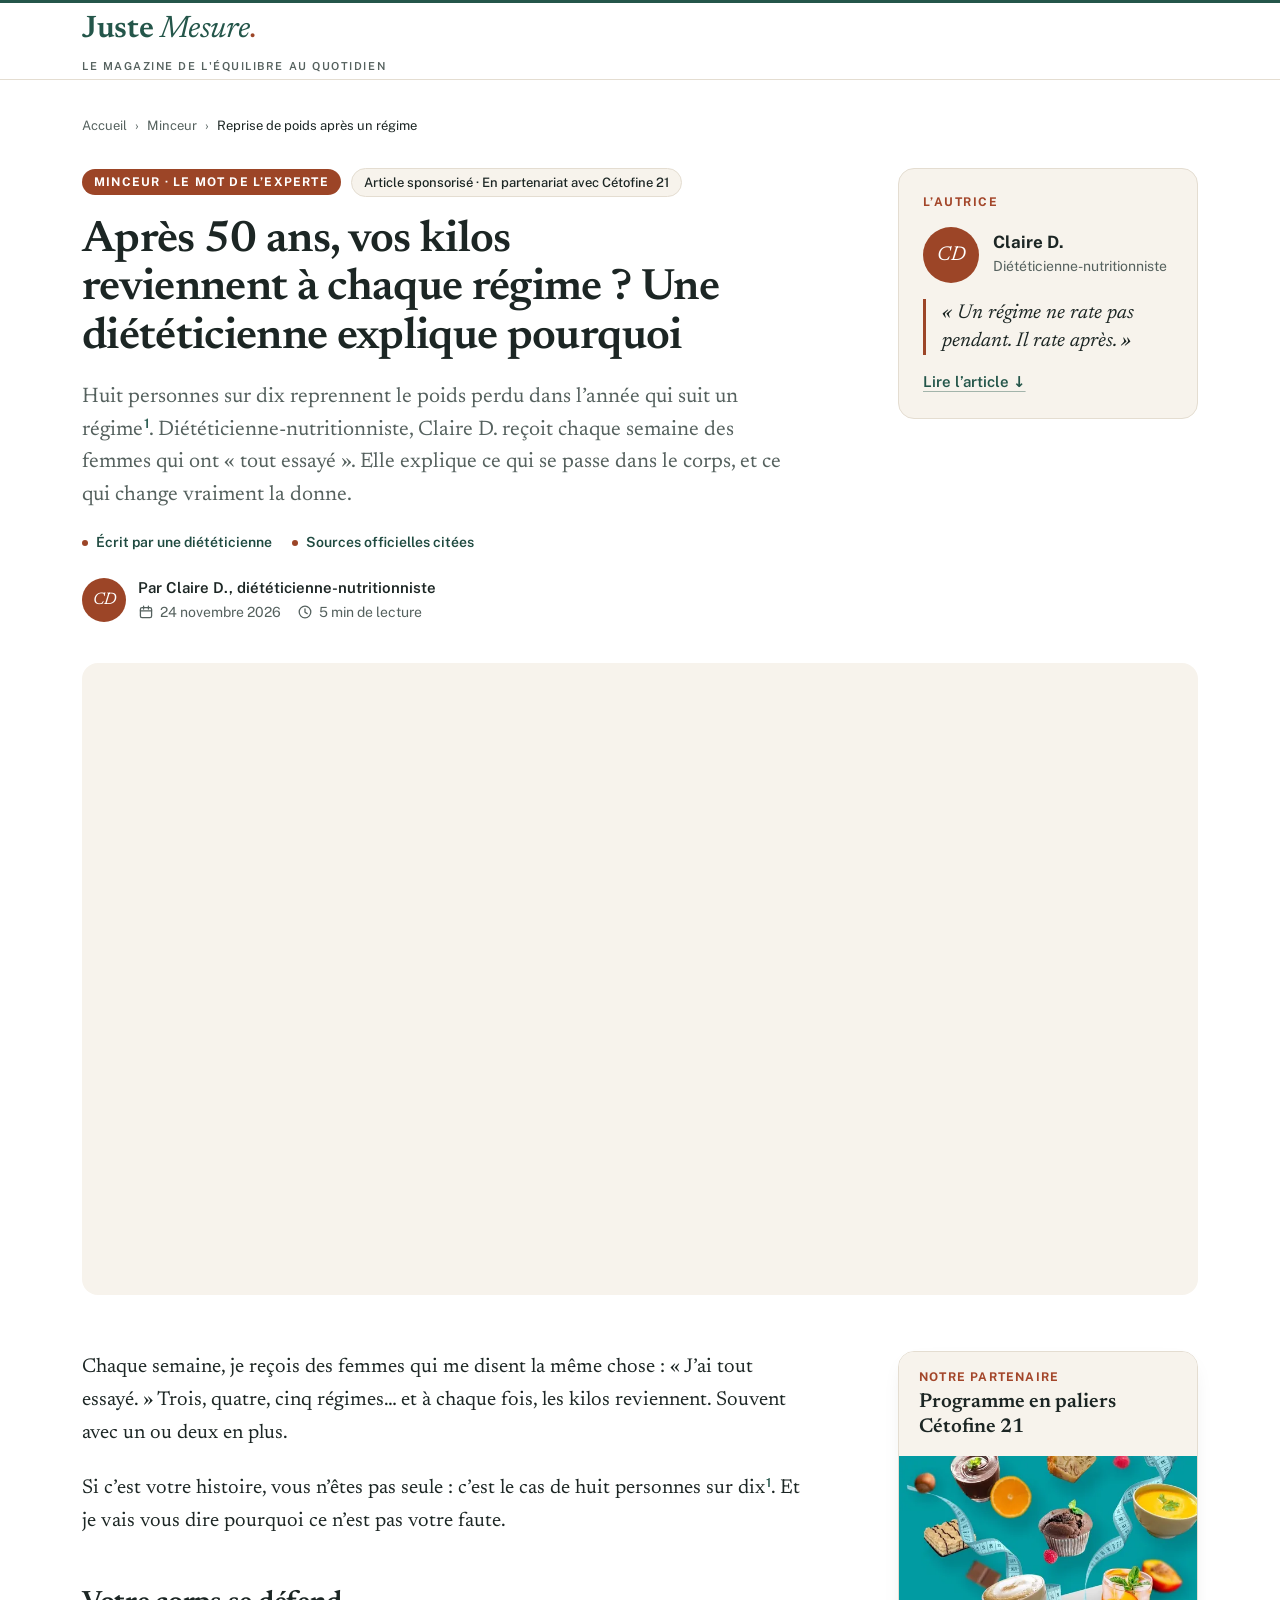
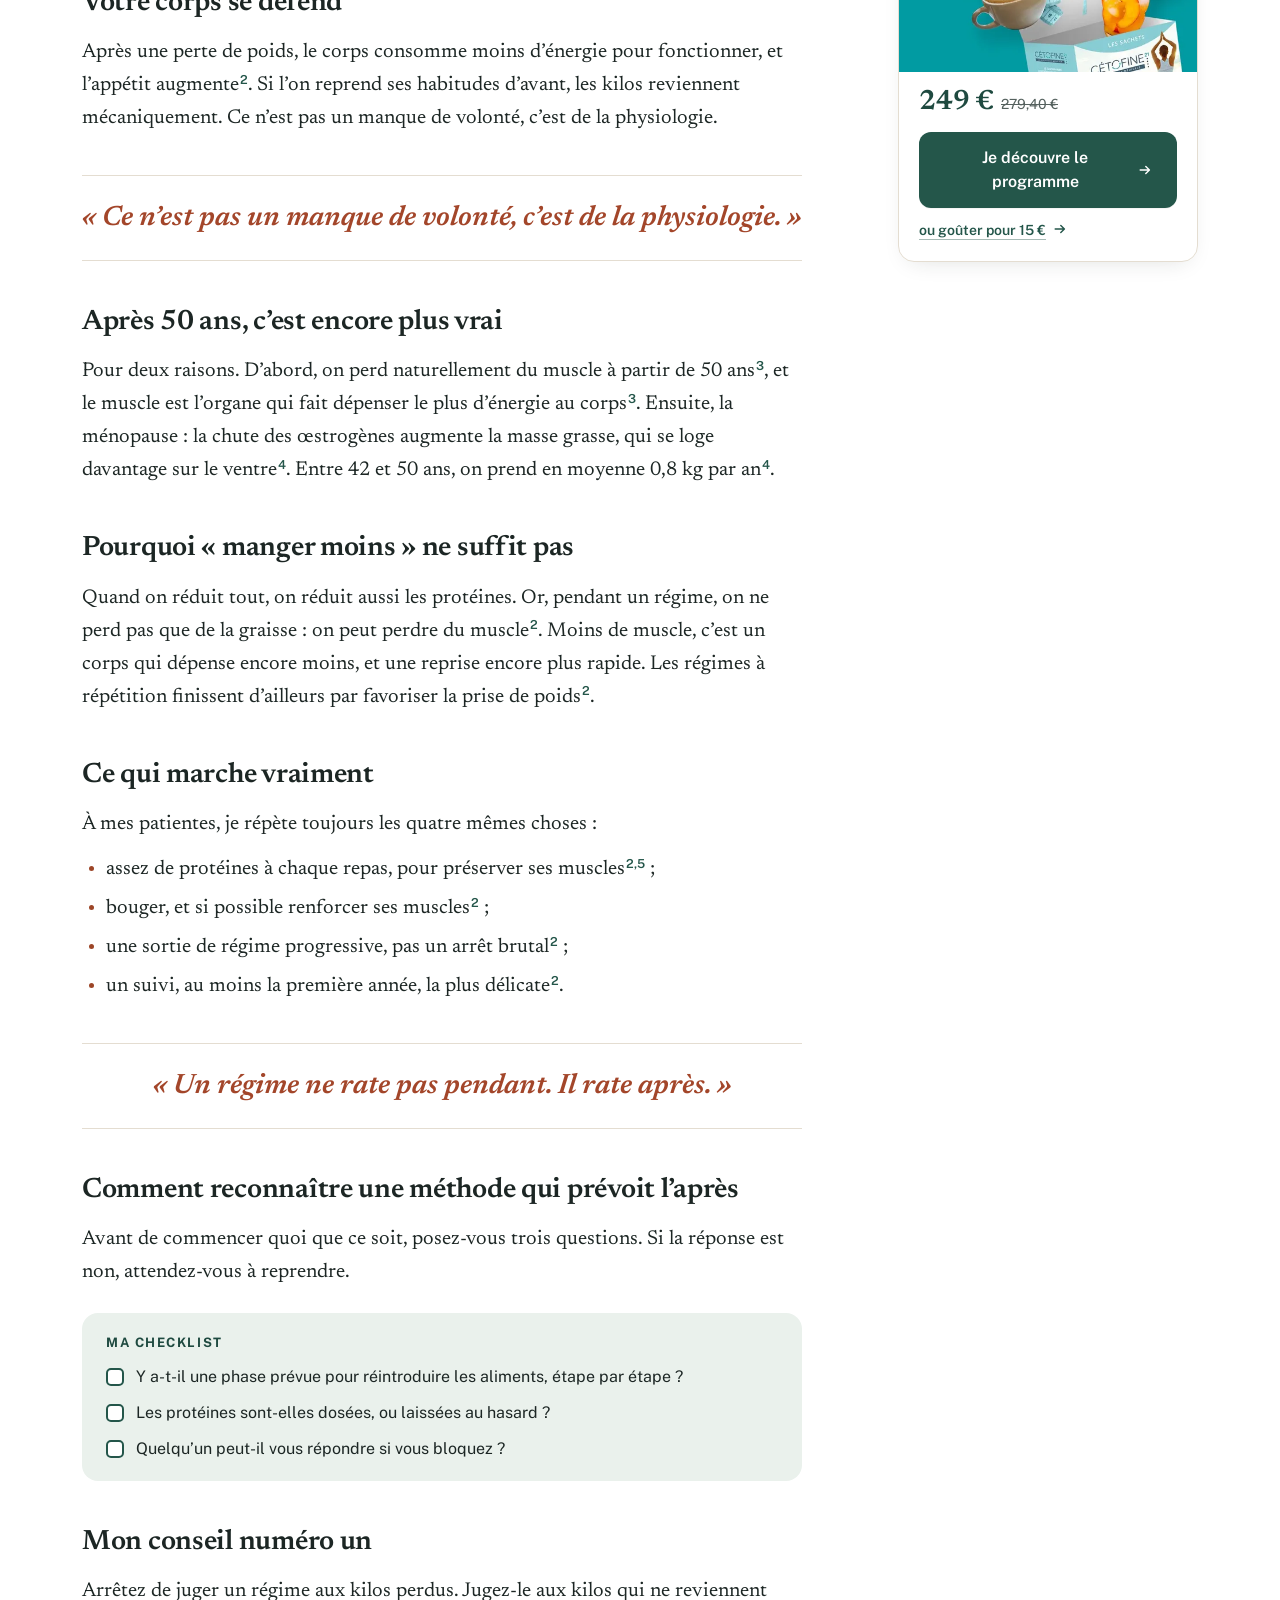
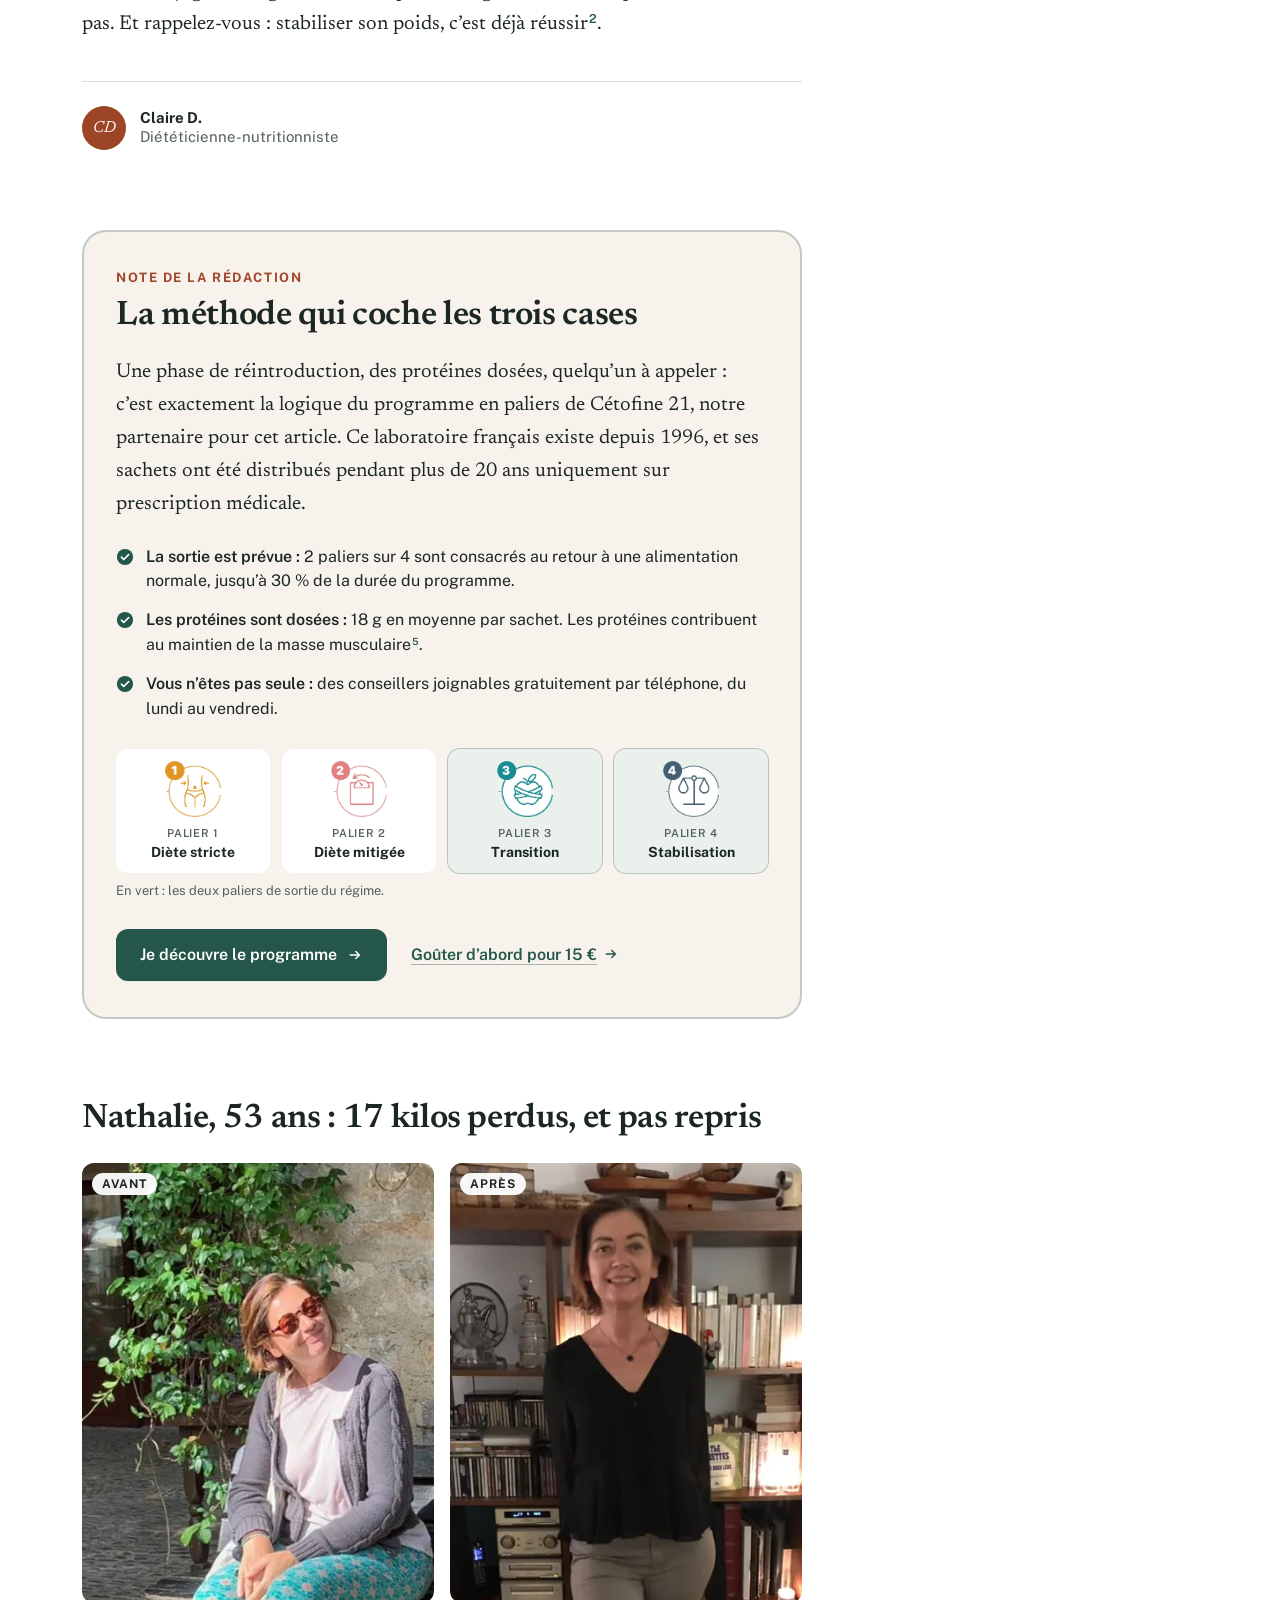
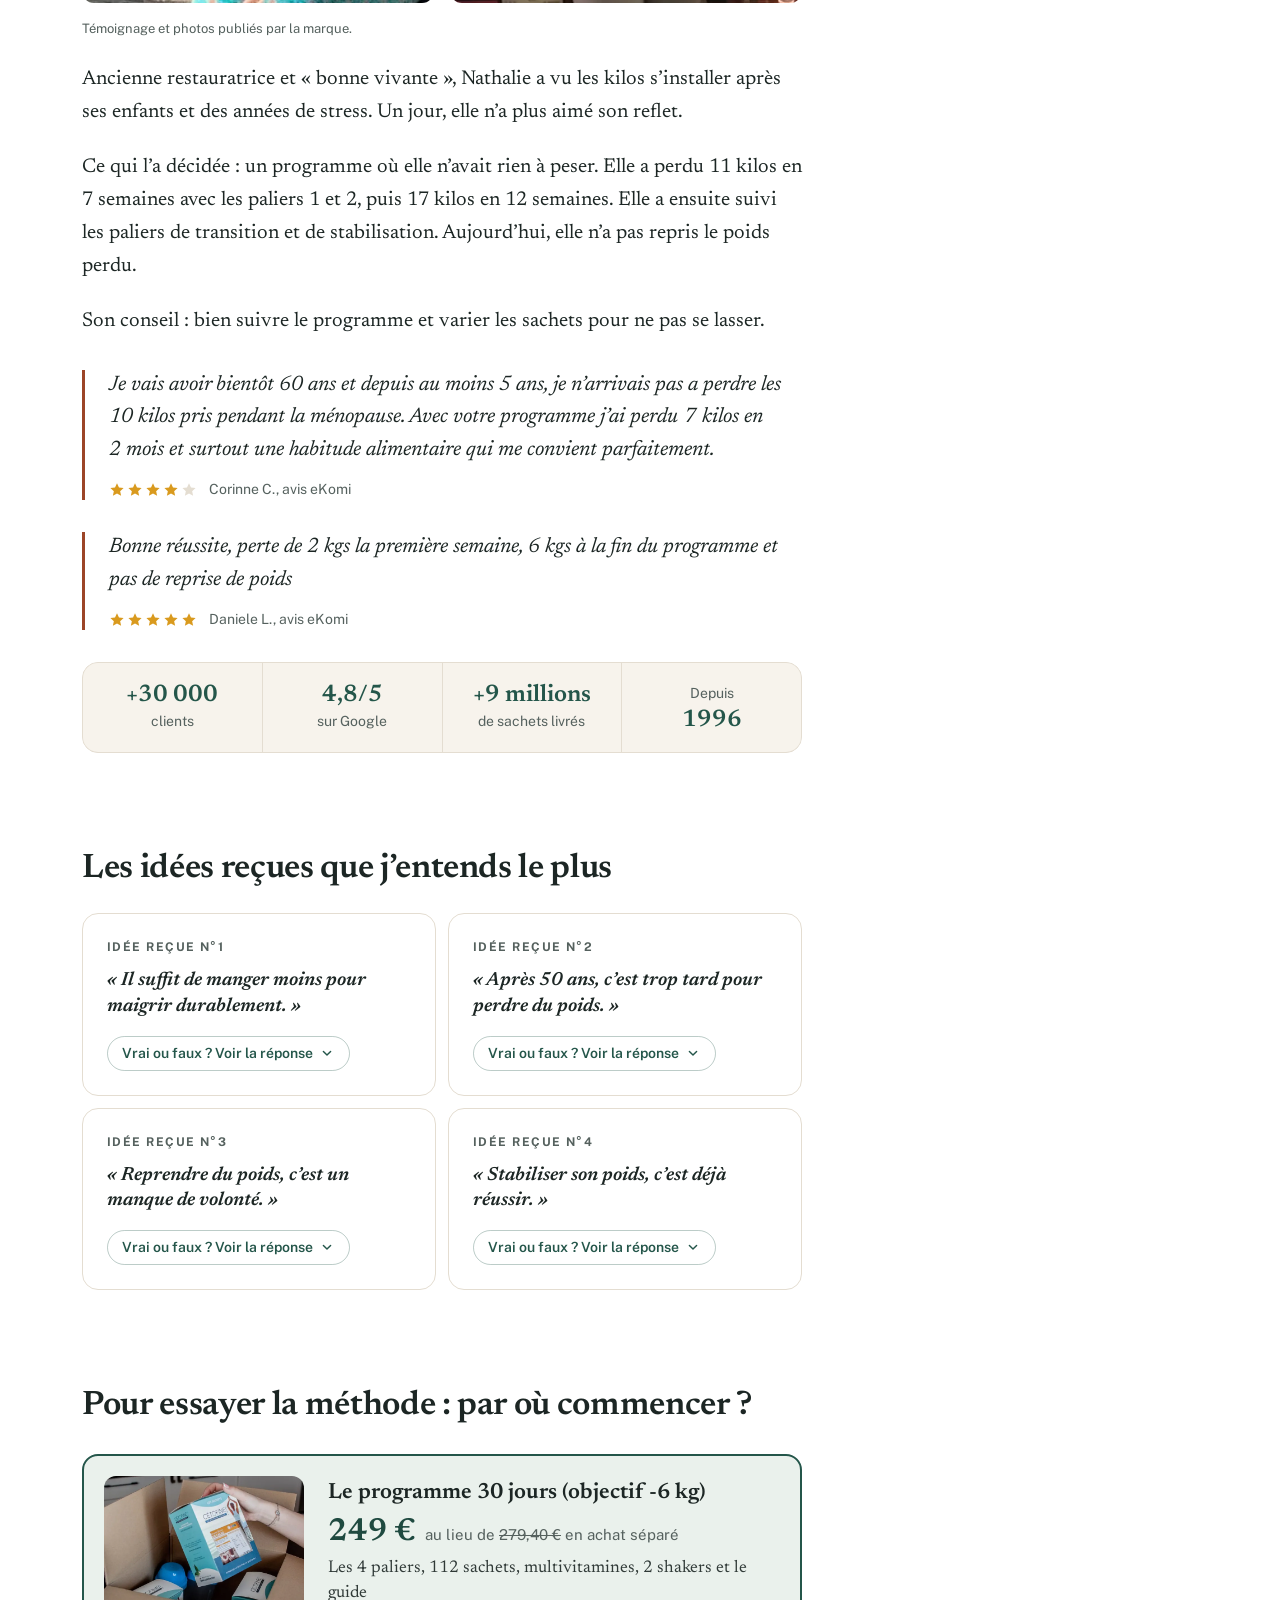
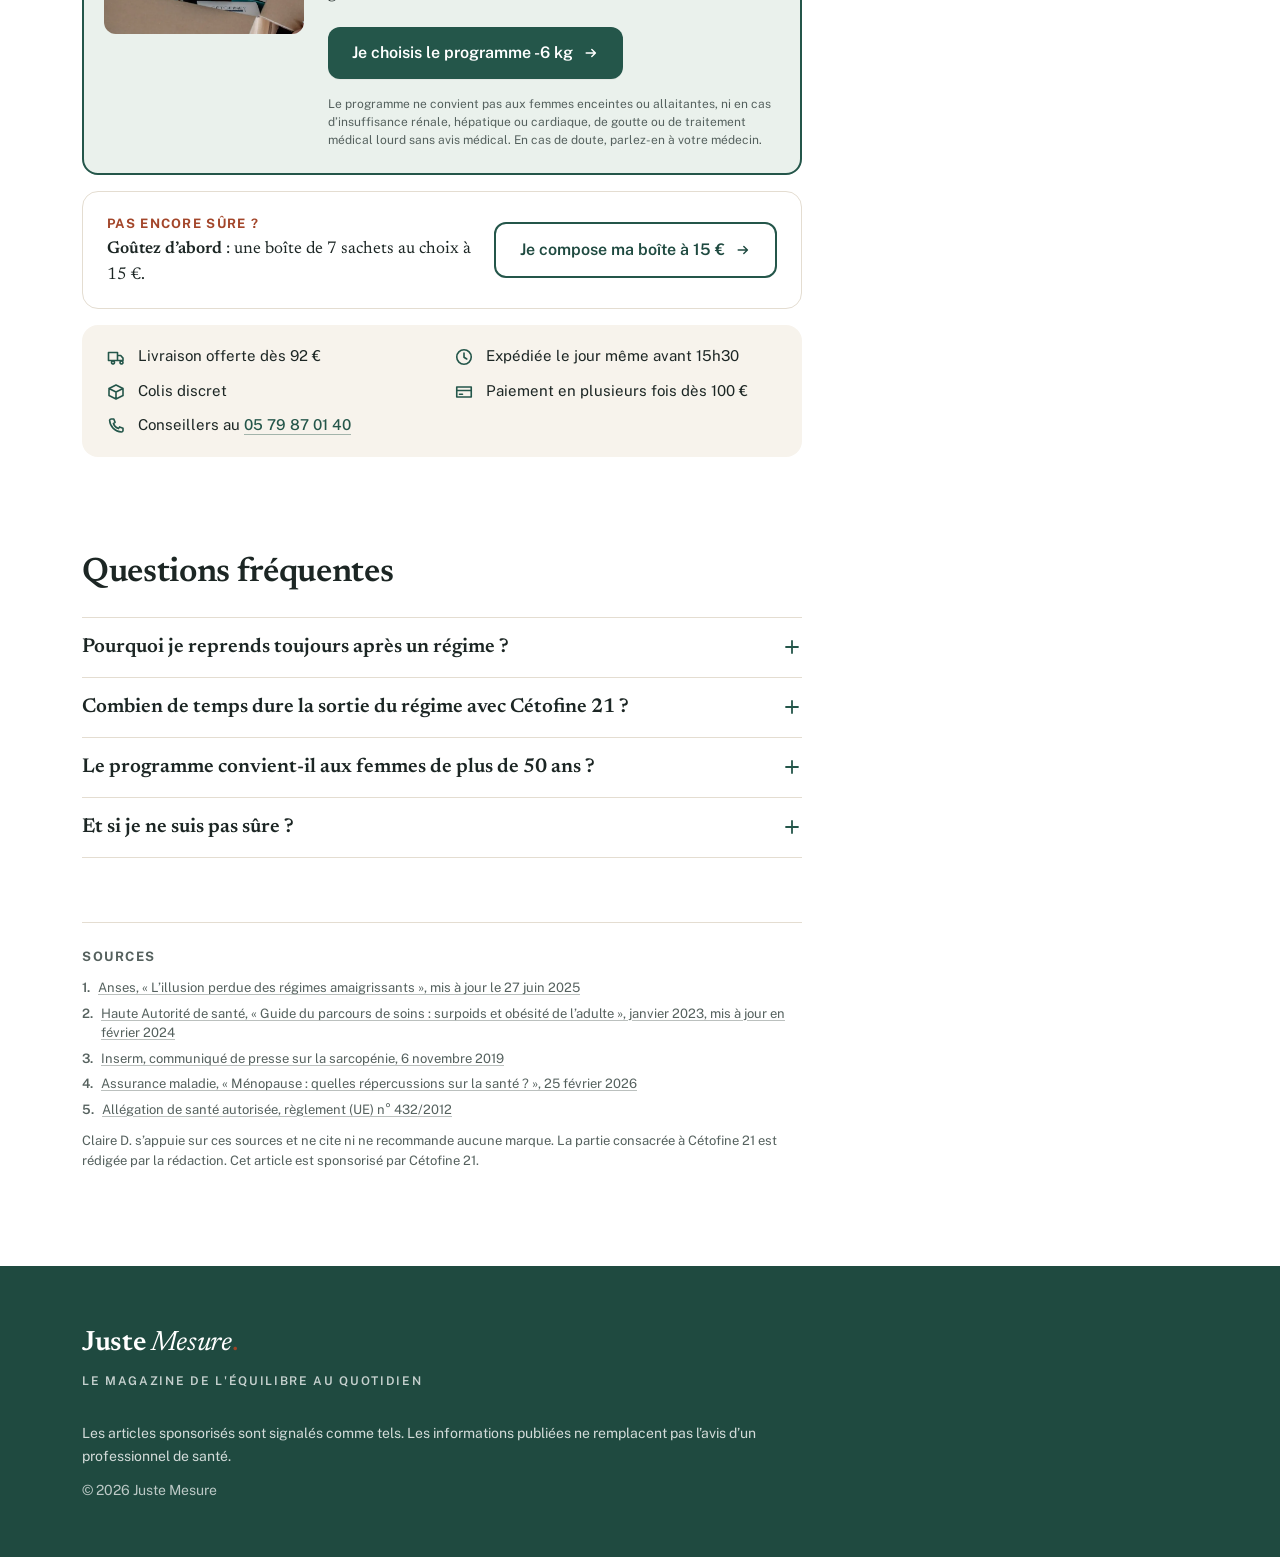
==== commit 165b1228: "feat: reprise-poids V3, article signé par la diététicienne (maquette) Texte à la première personne, " ====
--- a/reprise-poids/index.html
+++ b/reprise-poids/index.html
@@ -8,7 +8,7 @@
 
     <!-- SEO -->
     <title>Après 50 ans, vos kilos reviennent à chaque régime ? Une diététicienne explique pourquoi | Juste Mesure</title>
-    <meta name="description" content="Huit personnes sur dix reprennent le poids perdu dans l’année qui suit un régime. Une diététicienne explique ce qui se passe dans le corps après 50 ans, et ce qui change vraiment la donne. Article sponsorisé en partenariat avec Cétofine 21." />
+    <meta name="description" content="Huit personnes sur dix reprennent le poids perdu dans l’année qui suit un régime. Une diététicienne-nutritionniste explique ce qui se passe dans le corps après 50 ans, et ce qui change vraiment la donne. Article sponsorisé en partenariat avec Cétofine 21." />
     <!-- Aperçu de travail : hors index tant que le domaine du média n'est pas choisi.
          À la mise en ligne : ajouter canonique, og:url et og:image absolus sur le domaine retenu. -->
     <meta name="robots" content="noindex, nofollow" />
@@ -39,13 +39,13 @@
       "@type": "Article",
       "headline": "Après 50 ans, vos kilos reviennent à chaque régime ? Une diététicienne explique pourquoi",
       "datePublished": "2026-11-24",
-      "author": { "@type": "Person", "name": "Sylvie" },
+      "author": { "@type": "Person", "name": "Claire D." },
       "publisher": { "@type": "Organization", "name": "Juste Mesure" },
       "articleSection": "Minceur"
     }
     </script>
-    <script type="module" crossorigin src="./index-F6gE5MYk.js"></script>
-    <link rel="stylesheet" crossorigin href="./index-tkr6Ha6s.css">
+    <script type="module" crossorigin src="./index-C83DnH30.js"></script>
+    <link rel="stylesheet" crossorigin href="./index-CNzufKlM.css">
   </head>
   <body>
     <!-- GTM BODY -->
--- a/reprise-poids/index-CNzufKlM.css
+++ b/reprise-poids/index-CNzufKlM.css
@@ -0,0 +1 @@
+@font-face{font-family:Newsreader;font-style:normal;font-display:swap;font-weight:400;src:url(./newsreader-latin-400-normal-BFBkh4jY.woff2) format("woff2"),url(./newsreader-latin-400-normal-gRTjlS2D.woff) format("woff")}@font-face{font-family:Newsreader;font-style:italic;font-display:swap;font-weight:400;src:url(./newsreader-latin-400-italic-CEihAR-f.woff2) format("woff2"),url(./newsreader-latin-400-italic-CNZoH1hn.woff) format("woff")}@font-face{font-family:Newsreader;font-style:normal;font-display:swap;font-weight:600;src:url(./newsreader-latin-600-normal-30OJ_TG_.woff2) format("woff2"),url(./newsreader-latin-600-normal-DUnT2r2g.woff) format("woff")}@font-face{font-family:Newsreader;font-style:italic;font-display:swap;font-weight:600;src:url(./newsreader-latin-600-italic-BXGU4hd9.woff2) format("woff2"),url(./newsreader-latin-600-italic-QBRrDGPr.woff) format("woff")}@font-face{font-family:Public Sans;font-style:normal;font-display:swap;font-weight:400;src:url(./public-sans-latin-400-normal-8Rpg0ruU.woff2) format("woff2"),url(./public-sans-latin-400-normal-SBbinRkI.woff) format("woff")}@font-face{font-family:Public Sans;font-style:normal;font-display:swap;font-weight:500;src:url(./public-sans-latin-500-normal-NlrCPXnF.woff2) format("woff2"),url(./public-sans-latin-500-normal-vCxiVFAq.woff) format("woff")}@font-face{font-family:Public Sans;font-style:normal;font-display:swap;font-weight:600;src:url(./public-sans-latin-600-normal-Fru-LXNs.woff2) format("woff2"),url(./public-sans-latin-600-normal-BR59oU-I.woff) format("woff")}@font-face{font-family:Public Sans;font-style:normal;font-display:swap;font-weight:700;src:url(./public-sans-latin-700-normal-BqJmxWdE.woff2) format("woff2"),url(./public-sans-latin-700-normal-Dm-oTPSL.woff) format("woff")}@layer properties{@supports (((-webkit-hyphens:none)) and (not (margin-trim:block))) or ((-moz-orient:inline) and (not (color:rgb(from red r g b)))){*,:before,:after,::backdrop{--tw-translate-x:0;--tw-translate-y:0;--tw-translate-z:0;--tw-scale-x:1;--tw-scale-y:1;--tw-scale-z:1;--tw-rotate-x:initial;--tw-rotate-y:initial;--tw-rotate-z:initial;--tw-skew-x:initial;--tw-skew-y:initial;--tw-space-y-reverse:0;--tw-divide-y-reverse:0;--tw-border-style:solid;--tw-leading:initial;--tw-font-weight:initial;--tw-tracking:initial;--tw-shadow:0 0 #0000;--tw-shadow-color:initial;--tw-shadow-alpha:100%;--tw-inset-shadow:0 0 #0000;--tw-inset-shadow-color:initial;--tw-inset-shadow-alpha:100%;--tw-ring-color:initial;--tw-ring-shadow:0 0 #0000;--tw-inset-ring-color:initial;--tw-inset-ring-shadow:0 0 #0000;--tw-ring-inset:initial;--tw-ring-offset-width:0px;--tw-ring-offset-color:#fff;--tw-ring-offset-shadow:0 0 #0000;--tw-outline-style:solid;--tw-blur:initial;--tw-brightness:initial;--tw-contrast:initial;--tw-grayscale:initial;--tw-hue-rotate:initial;--tw-invert:initial;--tw-opacity:initial;--tw-saturate:initial;--tw-sepia:initial;--tw-drop-shadow:initial;--tw-drop-shadow-color:initial;--tw-drop-shadow-alpha:100%;--tw-drop-shadow-size:initial;--tw-backdrop-blur:initial;--tw-backdrop-brightness:initial;--tw-backdrop-contrast:initial;--tw-backdrop-grayscale:initial;--tw-backdrop-hue-rotate:initial;--tw-backdrop-invert:initial;--tw-backdrop-opacity:initial;--tw-backdrop-saturate:initial;--tw-backdrop-sepia:initial;--tw-duration:initial}}}@layer theme{:root,:host{--font-sans:"Public Sans", system-ui, -apple-system, "Segoe UI", sans-serif;--font-serif:"Newsreader", Georgia, "Times New Roman", serif;--font-mono:ui-monospace, SFMono-Regular, Menlo, Monaco, Consolas, "Liberation Mono", "Courier New", monospace;--color-white:#fff;--spacing:.25rem;--font-weight-normal:400;--font-weight-medium:500;--font-weight-semibold:600;--font-weight-bold:700;--leading-tight:1.25;--radius-sm:.25rem;--radius-xl:.75rem;--radius-2xl:1rem;--radius-3xl:1.5rem;--default-transition-duration:.15s;--default-transition-timing-function:cubic-bezier(.4, 0, .2, 1);--default-font-family:var(--font-sans);--default-mono-font-family:var(--font-mono);--color-ink:#1c2624;--color-muted:#55615e;--color-paper:#f7f3ec;--color-line:#e4ddd1;--color-forest:#24564a;--color-forest-deep:#1f4a40;--color-sage:#eaf1ec;--color-clay:#9c4527;--color-clay-ink:#a3462a;--color-clay-soft:#fbeee6;--color-star:#d99a1e}}@layer base{*,:after,:before,::backdrop{box-sizing:border-box;border:0 solid;margin:0;padding:0}::file-selector-button{box-sizing:border-box;border:0 solid;margin:0;padding:0}html,:host{-webkit-text-size-adjust:100%;tab-size:4;line-height:1.5;font-family:var(--default-font-family,-apple-system, BlinkMacSystemFont, "Segoe UI", Roboto, "Helvetica Neue", "Noto Sans", Arial, sans-serif, "Apple Color Emoji", "Segoe UI Emoji", "Segoe UI Symbol", "Noto Color Emoji");font-feature-settings:var(--default-font-feature-settings,normal);font-variation-settings:var(--default-font-variation-settings,normal);-webkit-tap-highlight-color:transparent}hr{height:0;color:inherit;border-top-width:1px}abbr:where([title]){-webkit-text-decoration:underline dotted;text-decoration:underline dotted}h1,h2,h3,h4,h5,h6{font-size:inherit;font-weight:inherit}a{color:inherit;-webkit-text-decoration:inherit;text-decoration:inherit}b,strong{font-weight:bolder}code,kbd,samp,pre{font-family:var(--default-mono-font-family,ui-monospace, SFMono-Regular, Menlo, Monaco, Consolas, "Liberation Mono", "Courier New", monospace);font-feature-settings:var(--default-mono-font-feature-settings,normal);font-variation-settings:var(--default-mono-font-variation-settings,normal);font-size:1em}small{font-size:80%}sub,sup{vertical-align:baseline;font-size:75%;line-height:0;position:relative}sub{bottom:-.25em}sup{top:-.5em}table{text-indent:0;border-color:inherit;border-collapse:collapse}:-moz-focusring:where(:not(iframe)){outline:auto}progress{vertical-align:baseline}summary{display:list-item}ol,ul,menu{list-style:none}img,svg,video,canvas,audio,iframe,embed,object{vertical-align:middle;display:block}img,video{max-width:100%;height:auto}button,input,select,optgroup,textarea{font:inherit;font-feature-settings:inherit;font-variation-settings:inherit;letter-spacing:inherit;color:inherit;opacity:1;background-color:#0000;border-radius:0}::file-selector-button{font:inherit;font-feature-settings:inherit;font-variation-settings:inherit;letter-spacing:inherit;color:inherit;opacity:1;background-color:#0000;border-radius:0}:where(select:is([multiple],[size])) optgroup{font-weight:bolder}:where(select:is([multiple],[size])) optgroup option{padding-inline-start:20px}::file-selector-button{margin-inline-end:4px}::placeholder{opacity:1}@supports (not ((-webkit-appearance:-apple-pay-button))) or (contain-intrinsic-size:1px){::placeholder{color:currentColor}@supports (color:color-mix(in lab,red,red)){::placeholder{color:color-mix(in oklab,currentcolor 50%,transparent)}}}textarea{resize:vertical}::-webkit-search-decoration{-webkit-appearance:none}::-webkit-date-and-time-value{min-height:1lh;text-align:inherit}::-webkit-datetime-edit{display:inline-flex}::-webkit-datetime-edit-fields-wrapper{padding:0}::-webkit-datetime-edit{padding-block:0}::-webkit-datetime-edit-year-field{padding-block:0}::-webkit-datetime-edit-month-field{padding-block:0}::-webkit-datetime-edit-day-field{padding-block:0}::-webkit-datetime-edit-hour-field{padding-block:0}::-webkit-datetime-edit-minute-field{padding-block:0}::-webkit-datetime-edit-second-field{padding-block:0}::-webkit-datetime-edit-millisecond-field{padding-block:0}::-webkit-datetime-edit-meridiem-field{padding-block:0}::-webkit-calendar-picker-indicator{line-height:1}:-moz-ui-invalid{box-shadow:none}button,input:where([type=button],[type=reset],[type=submit]){appearance:button}::file-selector-button{appearance:button}::-webkit-inner-spin-button{height:auto}::-webkit-outer-spin-button{height:auto}[hidden]:where(:not([hidden=until-found])){display:none!important}html{-webkit-font-smoothing:antialiased;-moz-osx-font-smoothing:grayscale;scroll-behavior:smooth}body{font-family:var(--font-sans);color:var(--color-ink);background-color:#fff;overflow-x:hidden}::selection{background-color:var(--color-clay-soft);color:var(--color-ink)}section[id]{scroll-margin-top:88px}:focus-visible{outline:2px solid var(--color-forest);outline-offset:3px}}@layer components{.prose-article{font-family:var(--font-serif);color:var(--color-ink);font-size:1.1875rem;line-height:1.65}.prose-article>*+p{margin-top:1.1em}@media(min-width:64rem){.prose-article{font-size:1.25rem}}}@layer utilities{.pointer-events-none{pointer-events:none}.collapse{visibility:collapse}.invisible{visibility:hidden}.visible{visibility:visible}.absolute{position:absolute}.fixed{position:fixed}.relative{position:relative}.static{position:static}.sticky{position:sticky}.inset-x-0{inset-inline:0}.top-0{top:0}.top-2\.5{top:calc(var(--spacing) * 2.5)}.top-\[104px\]{top:104px}.-bottom-px{bottom:-1px}.bottom-0{bottom:0}.left-2\.5{left:calc(var(--spacing) * 2.5)}.z-40{z-index:40}.z-50{z-index:50}.order-1{order:1}.order-2{order:2}.order-3{order:3}.order-4{order:4}.order-5{order:5}.order-6{order:6}.order-7{order:7}.col-span-2{grid-column:span 2/span 2}.container{width:100%}@media(min-width:40rem){.container{max-width:40rem}}@media(min-width:48rem){.container{max-width:48rem}}@media(min-width:64rem){.container{max-width:64rem}}@media(min-width:80rem){.container{max-width:80rem}}@media(min-width:96rem){.container{max-width:96rem}}.-mx-1{margin-inline:calc(var(--spacing) * -1)}.-mx-5{margin-inline:calc(var(--spacing) * -5)}.mx-auto{margin-inline:auto}.my-8{margin-block:calc(var(--spacing) * 8)}.my-10{margin-block:calc(var(--spacing) * 10)}.mt-0\.5{margin-top:calc(var(--spacing) * .5)}.mt-1{margin-top:var(--spacing)}.mt-2{margin-top:calc(var(--spacing) * 2)}.mt-2\.5{margin-top:calc(var(--spacing) * 2.5)}.mt-3{margin-top:calc(var(--spacing) * 3)}.mt-3\.5{margin-top:calc(var(--spacing) * 3.5)}.mt-4{margin-top:calc(var(--spacing) * 4)}.mt-5{margin-top:calc(var(--spacing) * 5)}.mt-6{margin-top:calc(var(--spacing) * 6)}.mt-7{margin-top:calc(var(--spacing) * 7)}.mt-8{margin-top:calc(var(--spacing) * 8)}.mt-10{margin-top:calc(var(--spacing) * 10)}.mt-16{margin-top:calc(var(--spacing) * 16)}.mt-20{margin-top:calc(var(--spacing) * 20)}.mt-\[3px\]{margin-top:3px}.mb-1{margin-bottom:var(--spacing)}.ml-1\.5{margin-left:calc(var(--spacing) * 1.5)}.ml-\[0\.08em\]{margin-left:.08em}.block{display:block}.contents{display:contents}.flex{display:flex}.grid{display:grid}.hidden{display:none}.inline{display:inline}.inline-block{display:inline-block}.inline-flex{display:inline-flex}.aspect-\[4\/5\]{aspect-ratio:4/5}.aspect-\[600\/475\]{aspect-ratio:600/475}.h-1\.5{height:calc(var(--spacing) * 1.5)}.h-4{height:calc(var(--spacing) * 4)}.h-5{height:calc(var(--spacing) * 5)}.h-11{height:calc(var(--spacing) * 11)}.h-14{height:calc(var(--spacing) * 14)}.h-\[2px\]{height:2px}.h-\[3px\]{height:3px}.h-\[18px\]{height:18px}.h-\[60px\]{height:60px}.h-auto{height:auto}.h-full{height:100%}.min-h-\[46px\]{min-height:46px}.min-h-\[52px\]{min-height:52px}.min-h-\[56px\]{min-height:56px}.w-1\.5{width:calc(var(--spacing) * 1.5)}.w-4{width:calc(var(--spacing) * 4)}.w-5{width:calc(var(--spacing) * 5)}.w-11{width:calc(var(--spacing) * 11)}.w-14{width:calc(var(--spacing) * 14)}.w-\[18px\]{width:18px}.w-auto{width:auto}.w-full{width:100%}.max-w-\[640px\]{max-width:640px}.max-w-\[720px\]{max-width:720px}.max-w-\[1180px\]{max-width:1180px}.min-w-0{min-width:0}.shrink-0{flex-shrink:0}.origin-left{transform-origin:0}.translate-y-0{--tw-translate-y:0px;translate:var(--tw-translate-x) var(--tw-translate-y)}.translate-y-full{--tw-translate-y:100%;translate:var(--tw-translate-x) var(--tw-translate-y)}.scale-x-0{--tw-scale-x:0%;scale:var(--tw-scale-x) var(--tw-scale-y)}.transform{transform:var(--tw-rotate-x, ) var(--tw-rotate-y, ) var(--tw-rotate-z, ) var(--tw-skew-x, ) var(--tw-skew-y, )}.cursor-pointer{cursor:pointer}.resize{resize:both}.scroll-mt-24{scroll-margin-top:calc(var(--spacing) * 24)}.list-disc{list-style-type:disc}.list-none{list-style-type:none}.grid-cols-2{grid-template-columns:repeat(2,minmax(0,1fr))}.grid-cols-4{grid-template-columns:repeat(4,minmax(0,1fr))}.flex-col{flex-direction:column}.flex-col-reverse{flex-direction:column-reverse}.flex-wrap{flex-wrap:wrap}.items-baseline{align-items:baseline}.items-center{align-items:center}.items-start{align-items:flex-start}.justify-between{justify-content:space-between}.justify-center{justify-content:center}.gap-0\.5{gap:calc(var(--spacing) * .5)}.gap-1{gap:var(--spacing)}.gap-1\.5{gap:calc(var(--spacing) * 1.5)}.gap-2{gap:calc(var(--spacing) * 2)}.gap-2\.5{gap:calc(var(--spacing) * 2.5)}.gap-3{gap:calc(var(--spacing) * 3)}.gap-3\.5{gap:calc(var(--spacing) * 3.5)}.gap-4{gap:calc(var(--spacing) * 4)}.gap-6{gap:calc(var(--spacing) * 6)}.gap-px{gap:1px}:where(.space-y-1\.5>:not(:last-child)){--tw-space-y-reverse:0;margin-block-start:calc(calc(var(--spacing) * 1.5) * var(--tw-space-y-reverse));margin-block-end:calc(calc(var(--spacing) * 1.5) * calc(1 - var(--tw-space-y-reverse)))}:where(.space-y-3>:not(:last-child)){--tw-space-y-reverse:0;margin-block-start:calc(calc(var(--spacing) * 3) * var(--tw-space-y-reverse));margin-block-end:calc(calc(var(--spacing) * 3) * calc(1 - var(--tw-space-y-reverse)))}:where(.space-y-3\.5>:not(:last-child)){--tw-space-y-reverse:0;margin-block-start:calc(calc(var(--spacing) * 3.5) * var(--tw-space-y-reverse));margin-block-end:calc(calc(var(--spacing) * 3.5) * calc(1 - var(--tw-space-y-reverse)))}:where(.space-y-11>:not(:last-child)){--tw-space-y-reverse:0;margin-block-start:calc(calc(var(--spacing) * 11) * var(--tw-space-y-reverse));margin-block-end:calc(calc(var(--spacing) * 11) * calc(1 - var(--tw-space-y-reverse)))}.gap-x-2{column-gap:calc(var(--spacing) * 2)}.gap-x-2\.5{column-gap:calc(var(--spacing) * 2.5)}.gap-x-3{column-gap:calc(var(--spacing) * 3)}.gap-x-5{column-gap:calc(var(--spacing) * 5)}.gap-x-6{column-gap:calc(var(--spacing) * 6)}.gap-y-1{row-gap:var(--spacing)}.gap-y-2{row-gap:calc(var(--spacing) * 2)}.gap-y-3{row-gap:calc(var(--spacing) * 3)}:where(.divide-y>:not(:last-child)){--tw-divide-y-reverse:0;border-bottom-style:var(--tw-border-style);border-top-style:var(--tw-border-style);border-top-width:calc(1px * var(--tw-divide-y-reverse));border-bottom-width:calc(1px * calc(1 - var(--tw-divide-y-reverse)))}:where(.divide-line>:not(:last-child)){border-color:var(--color-line)}.self-start{align-self:flex-start}.truncate{text-overflow:ellipsis;white-space:nowrap;overflow:hidden}.overflow-hidden{overflow:hidden}.rounded-2xl{border-radius:var(--radius-2xl)}.rounded-3xl{border-radius:var(--radius-3xl)}.rounded-\[5px\]{border-radius:5px}.rounded-full{border-radius:2147483647px}.rounded-sm{border-radius:var(--radius-sm)}.rounded-xl{border-radius:var(--radius-xl)}.rounded-r-xl{border-top-right-radius:var(--radius-xl);border-bottom-right-radius:var(--radius-xl)}.border{border-style:var(--tw-border-style);border-width:1px}.border-2{border-style:var(--tw-border-style);border-width:2px}.border-y{border-block-style:var(--tw-border-style);border-block-width:1px}.border-t{border-top-style:var(--tw-border-style);border-top-width:1px}.border-b{border-bottom-style:var(--tw-border-style);border-bottom-width:1px}.border-l-4{border-left-style:var(--tw-border-style);border-left-width:4px}.border-l-\[3px\]{border-left-style:var(--tw-border-style);border-left-width:3px}.border-clay{border-color:var(--color-clay)}.border-forest{border-color:var(--color-forest)}.border-forest\/25{border-color:#24564a40}@supports (color:color-mix(in lab,red,red)){.border-forest\/25{border-color:color-mix(in oklab,var(--color-forest) 25%,transparent)}}.border-forest\/30{border-color:#24564a4d}@supports (color:color-mix(in lab,red,red)){.border-forest\/30{border-color:color-mix(in oklab,var(--color-forest) 30%,transparent)}}.border-line{border-color:var(--color-line)}.bg-clay{background-color:var(--color-clay)}.bg-forest{background-color:var(--color-forest)}.bg-forest-deep{background-color:var(--color-forest-deep)}.bg-line{background-color:var(--color-line)}.bg-paper{background-color:var(--color-paper)}.bg-sage{background-color:var(--color-sage)}.bg-white{background-color:var(--color-white)}.bg-white\/95{background-color:#fffffff2}@supports (color:color-mix(in lab,red,red)){.bg-white\/95{background-color:color-mix(in oklab,var(--color-white) 95%,transparent)}}.bg-white\/97{background-color:#fffffff7}@supports (color:color-mix(in lab,red,red)){.bg-white\/97{background-color:color-mix(in oklab,var(--color-white) 97%,transparent)}}.fill-forest{fill:var(--color-forest)}.object-cover{object-fit:cover}.object-top{object-position:top}.p-4{padding:calc(var(--spacing) * 4)}.p-5{padding:calc(var(--spacing) * 5)}.px-1{padding-inline:var(--spacing)}.px-2\.5{padding-inline:calc(var(--spacing) * 2.5)}.px-3{padding-inline:calc(var(--spacing) * 3)}.px-3\.5{padding-inline:calc(var(--spacing) * 3.5)}.px-4{padding-inline:calc(var(--spacing) * 4)}.px-5{padding-inline:calc(var(--spacing) * 5)}.px-6{padding-inline:calc(var(--spacing) * 6)}.py-0\.5{padding-block:calc(var(--spacing) * .5)}.py-1{padding-block:var(--spacing)}.py-1\.5{padding-block:calc(var(--spacing) * 1.5)}.py-2\.5{padding-block:calc(var(--spacing) * 2.5)}.py-3{padding-block:calc(var(--spacing) * 3)}.py-3\.5{padding-block:calc(var(--spacing) * 3.5)}.py-4{padding-block:calc(var(--spacing) * 4)}.py-5{padding-block:calc(var(--spacing) * 5)}.py-6{padding-block:calc(var(--spacing) * 6)}.py-7{padding-block:calc(var(--spacing) * 7)}.py-12{padding-block:calc(var(--spacing) * 12)}.pt-3{padding-top:calc(var(--spacing) * 3)}.pt-4{padding-top:calc(var(--spacing) * 4)}.pt-5{padding-top:calc(var(--spacing) * 5)}.pt-6{padding-top:calc(var(--spacing) * 6)}.pr-9{padding-right:calc(var(--spacing) * 9)}.pb-5{padding-bottom:calc(var(--spacing) * 5)}.pb-20{padding-bottom:calc(var(--spacing) * 20)}.pb-\[calc\(0\.75rem\+env\(safe-area-inset-bottom\)\)\]{padding-bottom:calc(.75rem + env(safe-area-inset-bottom))}.pl-4{padding-left:calc(var(--spacing) * 4)}.pl-5{padding-left:calc(var(--spacing) * 5)}.pl-6{padding-left:calc(var(--spacing) * 6)}.text-center{text-align:center}.align-\[-0\.15em\]{vertical-align:-.15em}.font-sans{font-family:var(--font-sans)}.font-serif{font-family:var(--font-serif)}.\!text-\[1\.0625rem\]{font-size:1.0625rem!important}.text-\[0\.62em\]{font-size:.62em}.text-\[0\.75rem\]{font-size:.75rem}.text-\[0\.875rem\]{font-size:.875rem}.text-\[0\.6875rem\]{font-size:.6875rem}.text-\[0\.8125rem\]{font-size:.8125rem}.text-\[0\.9375rem\]{font-size:.9375rem}.text-\[1\.05rem\]{font-size:1.05rem}.text-\[1\.5rem\]{font-size:1.5rem}.text-\[1\.6rem\]{font-size:1.6rem}.text-\[1\.25rem\]{font-size:1.25rem}.text-\[1\.75rem\]{font-size:1.75rem}.text-\[1\.125rem\]{font-size:1.125rem}.text-\[1\.375rem\]{font-size:1.375rem}.text-\[1\.0625rem\]{font-size:1.0625rem}.text-\[1\.1875rem\]{font-size:1.1875rem}.text-\[1\.6875rem\]{font-size:1.6875rem}.text-\[1rem\]{font-size:1rem}.text-\[2rem\]{font-size:2rem}.leading-\[1\.3\]{--tw-leading:1.3;line-height:1.3}.leading-\[1\.4\]{--tw-leading:1.4;line-height:1.4}.leading-\[1\.5\]{--tw-leading:1.5;line-height:1.5}.leading-\[1\.6\]{--tw-leading:1.6;line-height:1.6}.leading-\[1\.14\]{--tw-leading:1.14;line-height:1.14}.leading-\[1\.18\]{--tw-leading:1.18;line-height:1.18}.leading-\[1\.22\]{--tw-leading:1.22;line-height:1.22}.leading-\[1\.25\]{--tw-leading:1.25;line-height:1.25}.leading-\[1\.35\]{--tw-leading:1.35;line-height:1.35}.leading-\[1\.55\]{--tw-leading:1.55;line-height:1.55}.leading-none{--tw-leading:1;line-height:1}.leading-tight{--tw-leading:var(--leading-tight);line-height:var(--leading-tight)}.font-bold{--tw-font-weight:var(--font-weight-bold);font-weight:var(--font-weight-bold)}.font-medium{--tw-font-weight:var(--font-weight-medium);font-weight:var(--font-weight-medium)}.font-normal{--tw-font-weight:var(--font-weight-normal);font-weight:var(--font-weight-normal)}.font-semibold{--tw-font-weight:var(--font-weight-semibold);font-weight:var(--font-weight-semibold)}.tracking-\[-0\.01em\]{--tw-tracking:-.01em;letter-spacing:-.01em}.tracking-\[-0\.015em\]{--tw-tracking:-.015em;letter-spacing:-.015em}.tracking-\[0\.1em\]{--tw-tracking:.1em;letter-spacing:.1em}.tracking-\[0\.06em\]{--tw-tracking:.06em;letter-spacing:.06em}.tracking-\[0\.08em\]{--tw-tracking:.08em;letter-spacing:.08em}.tracking-\[0\.12em\]{--tw-tracking:.12em;letter-spacing:.12em}.tracking-\[0\.14em\]{--tw-tracking:.14em;letter-spacing:.14em}.text-balance{text-wrap:balance}.text-pretty{text-wrap:pretty}.whitespace-nowrap{white-space:nowrap}.text-clay{color:var(--color-clay)}.text-clay-ink{color:var(--color-clay-ink)}.text-forest{color:var(--color-forest)}.text-forest-deep{color:var(--color-forest-deep)}.text-ink{color:var(--color-ink)}.text-ink\/90{color:#1c2624e6}@supports (color:color-mix(in lab,red,red)){.text-ink\/90{color:color-mix(in oklab,var(--color-ink) 90%,transparent)}}.text-line{color:var(--color-line)}.text-muted{color:var(--color-muted)}.text-star{color:var(--color-star)}.text-white{color:var(--color-white)}.text-white\/70{color:#ffffffb3}@supports (color:color-mix(in lab,red,red)){.text-white\/70{color:color-mix(in oklab,var(--color-white) 70%,transparent)}}.text-white\/75{color:#ffffffbf}@supports (color:color-mix(in lab,red,red)){.text-white\/75{color:color-mix(in oklab,var(--color-white) 75%,transparent)}}.text-white\/80{color:#fffc}@supports (color:color-mix(in lab,red,red)){.text-white\/80{color:color-mix(in oklab,var(--color-white) 80%,transparent)}}.uppercase{text-transform:uppercase}.italic{font-style:italic}.no-underline{text-decoration-line:none}.underline{text-decoration-line:underline}.decoration-forest\/40{text-decoration-color:#24564a66}@supports (color:color-mix(in lab,red,red)){.decoration-forest\/40{-webkit-text-decoration-color:color-mix(in oklab,var(--color-forest) 40%,transparent);text-decoration-color:color-mix(in oklab,var(--color-forest) 40%,transparent)}}.decoration-muted\/40{text-decoration-color:#55615e66}@supports (color:color-mix(in lab,red,red)){.decoration-muted\/40{-webkit-text-decoration-color:color-mix(in oklab,var(--color-muted) 40%,transparent);text-decoration-color:color-mix(in oklab,var(--color-muted) 40%,transparent)}}.underline-offset-2{text-underline-offset:2px}.underline-offset-4{text-underline-offset:4px}.shadow-\[0_-6px_20px_-12px_rgba\(28\,38\,36\,0\.25\)\]{--tw-shadow:0 -6px 20px -12px var(--tw-shadow-color,#1c262440);box-shadow:var(--tw-inset-shadow),var(--tw-inset-ring-shadow),var(--tw-ring-offset-shadow),var(--tw-ring-shadow),var(--tw-shadow)}.shadow-\[0_1px_0_rgba\(0\,0\,0\,0\.04\)\]{--tw-shadow:0 1px 0 var(--tw-shadow-color,#0000000a);box-shadow:var(--tw-inset-shadow),var(--tw-inset-ring-shadow),var(--tw-ring-offset-shadow),var(--tw-ring-shadow),var(--tw-shadow)}.shadow-\[0_8px_24px_-12px_rgba\(28\,38\,36\,0\.18\)\]{--tw-shadow:0 8px 24px -12px var(--tw-shadow-color,#1c26242e);box-shadow:var(--tw-inset-shadow),var(--tw-inset-ring-shadow),var(--tw-ring-offset-shadow),var(--tw-ring-shadow),var(--tw-shadow)}.ring-1{--tw-ring-shadow:var(--tw-ring-inset, ) 0 0 0 calc(1px + var(--tw-ring-offset-width)) var(--tw-ring-color,currentcolor);box-shadow:var(--tw-inset-shadow),var(--tw-inset-ring-shadow),var(--tw-ring-offset-shadow),var(--tw-ring-shadow),var(--tw-shadow)}.ring-forest\/30{--tw-ring-color:#24564a4d}@supports (color:color-mix(in lab,red,red)){.ring-forest\/30{--tw-ring-color:color-mix(in oklab, var(--color-forest) 30%, transparent)}}.outline{outline-style:var(--tw-outline-style);outline-width:1px}.filter{filter:var(--tw-blur, ) var(--tw-brightness, ) var(--tw-contrast, ) var(--tw-grayscale, ) var(--tw-hue-rotate, ) var(--tw-invert, ) var(--tw-saturate, ) var(--tw-sepia, ) var(--tw-drop-shadow, )}.backdrop-blur{--tw-backdrop-blur:blur(8px);-webkit-backdrop-filter:var(--tw-backdrop-blur, ) var(--tw-backdrop-brightness, ) var(--tw-backdrop-contrast, ) var(--tw-backdrop-grayscale, ) var(--tw-backdrop-hue-rotate, ) var(--tw-backdrop-invert, ) var(--tw-backdrop-opacity, ) var(--tw-backdrop-saturate, ) var(--tw-backdrop-sepia, );backdrop-filter:var(--tw-backdrop-blur, ) var(--tw-backdrop-brightness, ) var(--tw-backdrop-contrast, ) var(--tw-backdrop-grayscale, ) var(--tw-backdrop-hue-rotate, ) var(--tw-backdrop-invert, ) var(--tw-backdrop-opacity, ) var(--tw-backdrop-saturate, ) var(--tw-backdrop-sepia, )}.transition{transition-property:color,background-color,border-color,outline-color,text-decoration-color,fill,stroke,--tw-gradient-from,--tw-gradient-via,--tw-gradient-to,opacity,box-shadow,transform,translate,scale,rotate,filter,-webkit-backdrop-filter,backdrop-filter,display,content-visibility,overlay,pointer-events;transition-timing-function:var(--tw-ease,var(--default-transition-timing-function));transition-duration:var(--tw-duration,var(--default-transition-duration))}.transition-colors{transition-property:color,background-color,border-color,outline-color,text-decoration-color,fill,stroke,--tw-gradient-from,--tw-gradient-via,--tw-gradient-to;transition-timing-function:var(--tw-ease,var(--default-transition-timing-function));transition-duration:var(--tw-duration,var(--default-transition-duration))}.transition-transform{transition-property:transform,translate,scale,rotate;transition-timing-function:var(--tw-ease,var(--default-transition-timing-function));transition-duration:var(--tw-duration,var(--default-transition-duration))}.duration-300{--tw-duration:.3s;transition-duration:.3s}.will-change-transform{will-change:transform}:is(:where(.group):is([open],:popover-open,:open) .group-open\:hidden){display:none}:is(:where(.group):is([open],:popover-open,:open) .group-open\:rotate-45){rotate:45deg}@media(hover:hover){:is(:where(.group):hover .group-hover\:translate-x-0\.5){--tw-translate-x:calc(var(--spacing) * .5);translate:var(--tw-translate-x) var(--tw-translate-y)}}.marker\:hidden ::marker{display:none}.marker\:hidden::marker{display:none}.marker\:hidden ::-webkit-details-marker{display:none}.marker\:hidden::-webkit-details-marker{display:none}.marker\:text-clay ::marker{color:var(--color-clay)}.marker\:text-clay::marker{color:var(--color-clay)}.marker\:text-clay ::-webkit-details-marker{color:var(--color-clay)}.marker\:text-clay::-webkit-details-marker{color:var(--color-clay)}.open\:border-transparent:is([open],:popover-open,:open){border-color:#0000}.open\:bg-paper:is([open],:popover-open,:open){background-color:var(--color-paper)}@media(hover:hover){.hover\:bg-forest-deep:hover{background-color:var(--color-forest-deep)}.hover\:bg-sage:hover{background-color:var(--color-sage)}.hover\:underline:hover{text-decoration-line:underline}.hover\:decoration-forest:hover{-webkit-text-decoration-color:var(--color-forest);text-decoration-color:var(--color-forest)}.hover\:decoration-muted:hover{-webkit-text-decoration-color:var(--color-muted);text-decoration-color:var(--color-muted)}}.focus-visible\:outline-2:focus-visible{outline-style:var(--tw-outline-style);outline-width:2px}.focus-visible\:outline-offset-2:focus-visible{outline-offset:2px}.focus-visible\:outline-forest:focus-visible{outline-color:var(--color-forest)}@supports ((-webkit-backdrop-filter:var(--tw)) or (backdrop-filter:var(--tw))){.supports-\[backdrop-filter\]\:bg-white\/85{background-color:#ffffffd9}@supports (color:color-mix(in lab,red,red)){.supports-\[backdrop-filter\]\:bg-white\/85{background-color:color-mix(in oklab,var(--color-white) 85%,transparent)}}}@media(min-width:40rem){.sm\:mx-0{margin-inline:0}.sm\:mt-6{margin-top:calc(var(--spacing) * 6)}.sm\:block{display:block}.sm\:grid{display:grid}.sm\:inline-block{display:inline-block}.sm\:h-14{height:calc(var(--spacing) * 14)}.sm\:w-14{width:calc(var(--spacing) * 14)}.sm\:w-auto{width:auto}.sm\:w-full{width:100%}.sm\:grid-cols-2{grid-template-columns:repeat(2,minmax(0,1fr))}.sm\:grid-cols-4{grid-template-columns:repeat(4,minmax(0,1fr))}.sm\:grid-cols-\[220px_minmax\(0\,1fr\)\]{grid-template-columns:220px minmax(0,1fr)}.sm\:flex-row{flex-direction:row}.sm\:items-center{align-items:center}.sm\:justify-between{justify-content:space-between}.sm\:justify-center{justify-content:center}.sm\:justify-start{justify-content:flex-start}.sm\:gap-3{gap:calc(var(--spacing) * 3)}.sm\:gap-4{gap:calc(var(--spacing) * 4)}.sm\:gap-6{gap:calc(var(--spacing) * 6)}.sm\:gap-x-4{column-gap:calc(var(--spacing) * 4)}.sm\:rounded-2xl{border-radius:var(--radius-2xl)}.sm\:p-6{padding:calc(var(--spacing) * 6)}.sm\:px-2{padding-inline:calc(var(--spacing) * 2)}.sm\:px-6{padding-inline:calc(var(--spacing) * 6)}.sm\:px-8{padding-inline:calc(var(--spacing) * 8)}.sm\:py-5{padding-block:calc(var(--spacing) * 5)}.sm\:py-9{padding-block:calc(var(--spacing) * 9)}.sm\:pr-0{padding-right:0}.sm\:pb-6{padding-bottom:calc(var(--spacing) * 6)}.sm\:pl-5{padding-left:calc(var(--spacing) * 5)}.sm\:pl-6{padding-left:calc(var(--spacing) * 6)}.sm\:text-\[0\.875rem\]{font-size:.875rem}.sm\:text-\[2\.5rem\]{font-size:2.5rem}}@media(min-width:64rem){.lg\:mt-0{margin-top:0}.lg\:mt-5{margin-top:calc(var(--spacing) * 5)}.lg\:mt-6{margin-top:calc(var(--spacing) * 6)}.lg\:mt-8{margin-top:calc(var(--spacing) * 8)}.lg\:mt-10{margin-top:calc(var(--spacing) * 10)}.lg\:mt-12{margin-top:calc(var(--spacing) * 12)}.lg\:mt-14{margin-top:calc(var(--spacing) * 14)}.lg\:mt-20{margin-top:calc(var(--spacing) * 20)}.lg\:mt-24{margin-top:calc(var(--spacing) * 24)}.lg\:block{display:block}.lg\:grid{display:grid}.lg\:hidden{display:none}.lg\:h-\[76px\]{height:76px}.lg\:min-w-0{min-width:0}.lg\:grid-cols-\[minmax\(0\,720px\)_300px\]{grid-template-columns:minmax(0,720px) 300px}.lg\:justify-between{justify-content:space-between}.lg\:gap-12{gap:calc(var(--spacing) * 12)}.lg\:self-start{align-self:flex-start}.lg\:p-6{padding:calc(var(--spacing) * 6)}.lg\:px-8{padding-inline:calc(var(--spacing) * 8)}.lg\:py-14{padding-block:calc(var(--spacing) * 14)}.lg\:pt-9{padding-top:calc(var(--spacing) * 9)}.lg\:pb-24{padding-bottom:calc(var(--spacing) * 24)}.lg\:\!text-\[1\.125rem\]{font-size:1.125rem!important}.lg\:text-\[1\.25rem\]{font-size:1.25rem}.lg\:text-\[1\.75rem\]{font-size:1.75rem}.lg\:text-\[1\.95rem\]{font-size:1.95rem}.lg\:text-\[1\.1875rem\]{font-size:1.1875rem}.lg\:text-\[1\.3125rem\]{font-size:1.3125rem}.lg\:text-\[2\.125rem\]{font-size:2.125rem}.lg\:text-\[2\.375rem\]{font-size:2.375rem}.lg\:leading-\[1\.1\]{--tw-leading:1.1;line-height:1.1}.lg\:leading-\[1\.55\]{--tw-leading:1.55;line-height:1.55}}@media(min-width:80rem){.xl\:text-\[2\.75rem\]{font-size:2.75rem}}.\[\&\:\:-webkit-details-marker\]\:hidden::-webkit-details-marker{display:none}}@media(prefers-reduced-motion:reduce){html{scroll-behavior:auto}*,:before,:after{transition-duration:.01ms!important;animation-duration:.01ms!important}}@property --tw-translate-x{syntax:"*";inherits:false;initial-value:0}@property --tw-translate-y{syntax:"*";inherits:false;initial-value:0}@property --tw-translate-z{syntax:"*";inherits:false;initial-value:0}@property --tw-scale-x{syntax:"*";inherits:false;initial-value:1}@property --tw-scale-y{syntax:"*";inherits:false;initial-value:1}@property --tw-scale-z{syntax:"*";inherits:false;initial-value:1}@property --tw-rotate-x{syntax:"*";inherits:false}@property --tw-rotate-y{syntax:"*";inherits:false}@property --tw-rotate-z{syntax:"*";inherits:false}@property --tw-skew-x{syntax:"*";inherits:false}@property --tw-skew-y{syntax:"*";inherits:false}@property --tw-space-y-reverse{syntax:"*";inherits:false;initial-value:0}@property --tw-divide-y-reverse{syntax:"*";inherits:false;initial-value:0}@property --tw-border-style{syntax:"*";inherits:false;initial-value:solid}@property --tw-leading{syntax:"*";inherits:false}@property --tw-font-weight{syntax:"*";inherits:false}@property --tw-tracking{syntax:"*";inherits:false}@property --tw-shadow{syntax:"*";inherits:false;initial-value:0 0 #0000}@property --tw-shadow-color{syntax:"*";inherits:false}@property --tw-shadow-alpha{syntax:"<percentage>";inherits:false;initial-value:100%}@property --tw-inset-shadow{syntax:"*";inherits:false;initial-value:0 0 #0000}@property --tw-inset-shadow-color{syntax:"*";inherits:false}@property --tw-inset-shadow-alpha{syntax:"<percentage>";inherits:false;initial-value:100%}@property --tw-ring-color{syntax:"*";inherits:false}@property --tw-ring-shadow{syntax:"*";inherits:false;initial-value:0 0 #0000}@property --tw-inset-ring-color{syntax:"*";inherits:false}@property --tw-inset-ring-shadow{syntax:"*";inherits:false;initial-value:0 0 #0000}@property --tw-ring-inset{syntax:"*";inherits:false}@property --tw-ring-offset-width{syntax:"<length>";inherits:false;initial-value:0}@property --tw-ring-offset-color{syntax:"*";inherits:false;initial-value:#fff}@property --tw-ring-offset-shadow{syntax:"*";inherits:false;initial-value:0 0 #0000}@property --tw-outline-style{syntax:"*";inherits:false;initial-value:solid}@property --tw-blur{syntax:"*";inherits:false}@property --tw-brightness{syntax:"*";inherits:false}@property --tw-contrast{syntax:"*";inherits:false}@property --tw-grayscale{syntax:"*";inherits:false}@property --tw-hue-rotate{syntax:"*";inherits:false}@property --tw-invert{syntax:"*";inherits:false}@property --tw-opacity{syntax:"*";inherits:false}@property --tw-saturate{syntax:"*";inherits:false}@property --tw-sepia{syntax:"*";inherits:false}@property --tw-drop-shadow{syntax:"*";inherits:false}@property --tw-drop-shadow-color{syntax:"*";inherits:false}@property --tw-drop-shadow-alpha{syntax:"<percentage>";inherits:false;initial-value:100%}@property --tw-drop-shadow-size{syntax:"*";inherits:false}@property --tw-backdrop-blur{syntax:"*";inherits:false}@property --tw-backdrop-brightness{syntax:"*";inherits:false}@property --tw-backdrop-contrast{syntax:"*";inherits:false}@property --tw-backdrop-grayscale{syntax:"*";inherits:false}@property --tw-backdrop-hue-rotate{syntax:"*";inherits:false}@property --tw-backdrop-invert{syntax:"*";inherits:false}@property --tw-backdrop-opacity{syntax:"*";inherits:false}@property --tw-backdrop-saturate{syntax:"*";inherits:false}@property --tw-backdrop-sepia{syntax:"*";inherits:false}@property --tw-duration{syntax:"*";inherits:false}
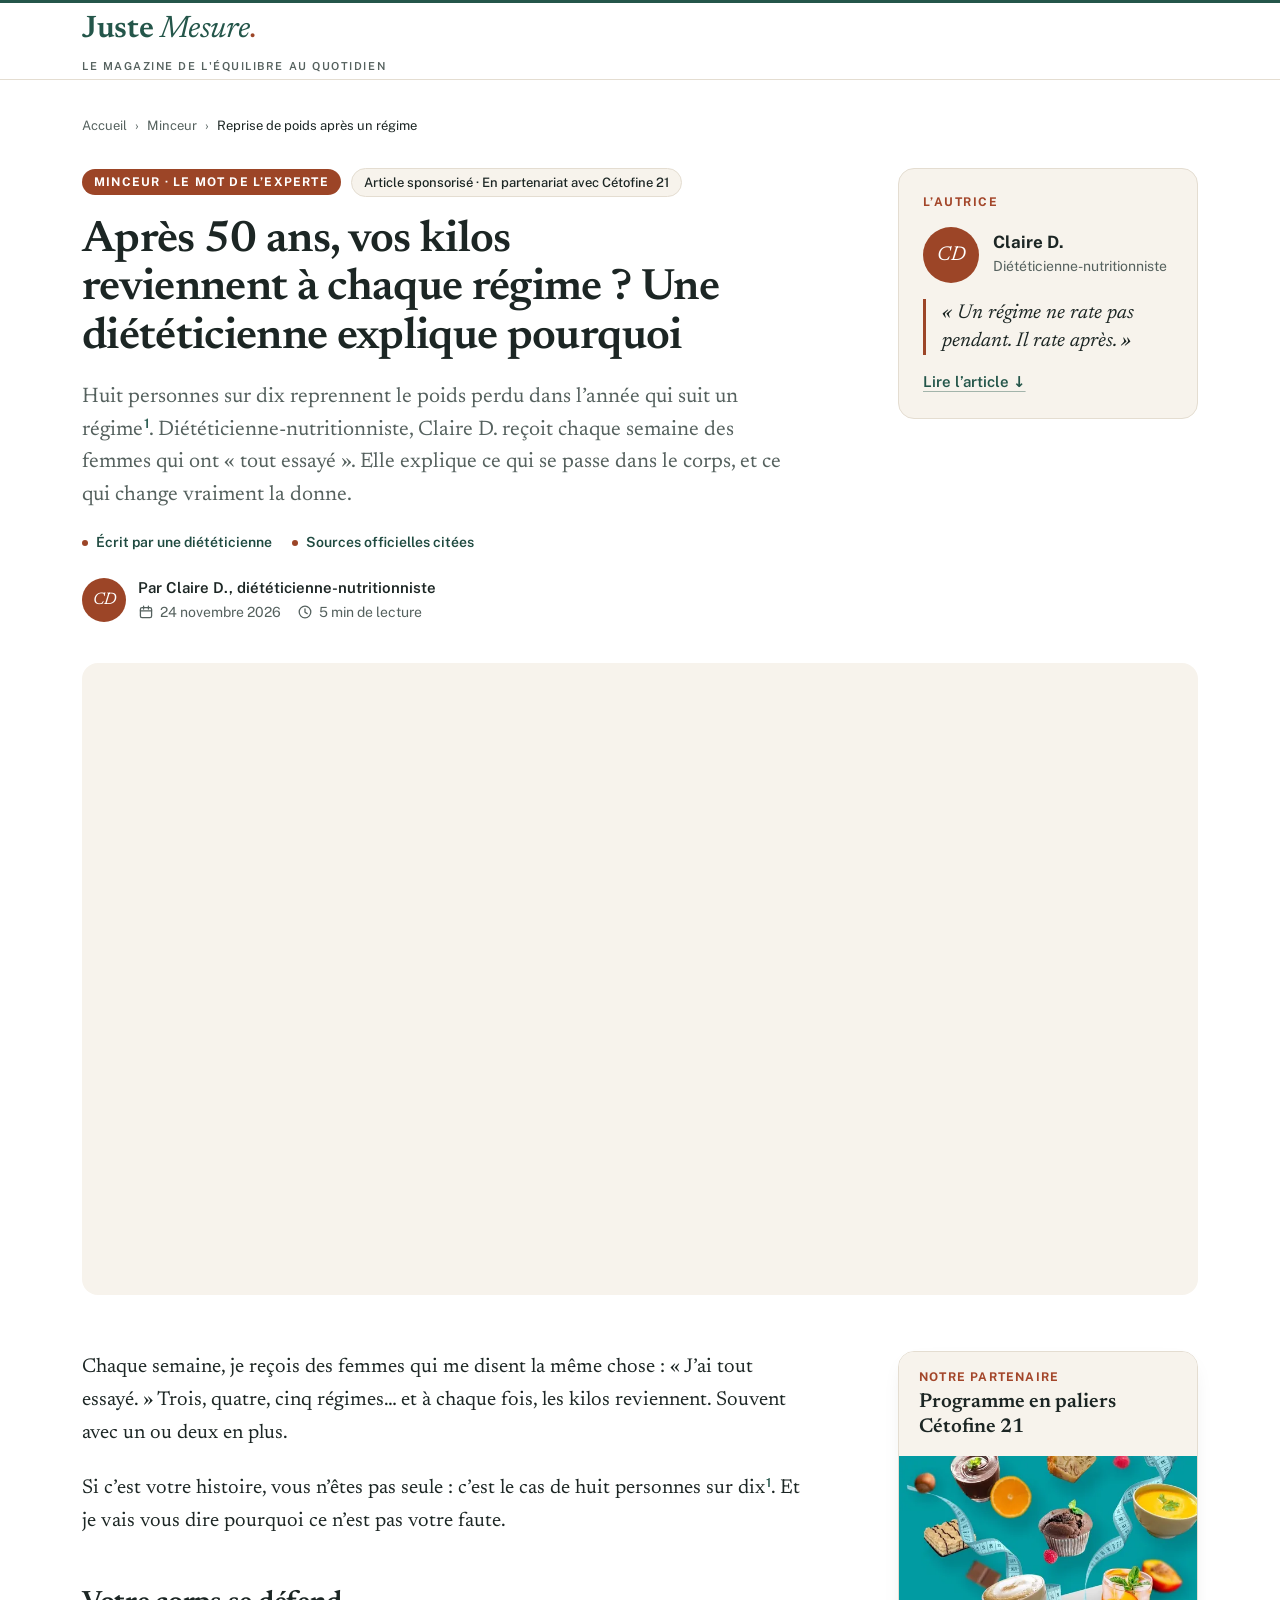
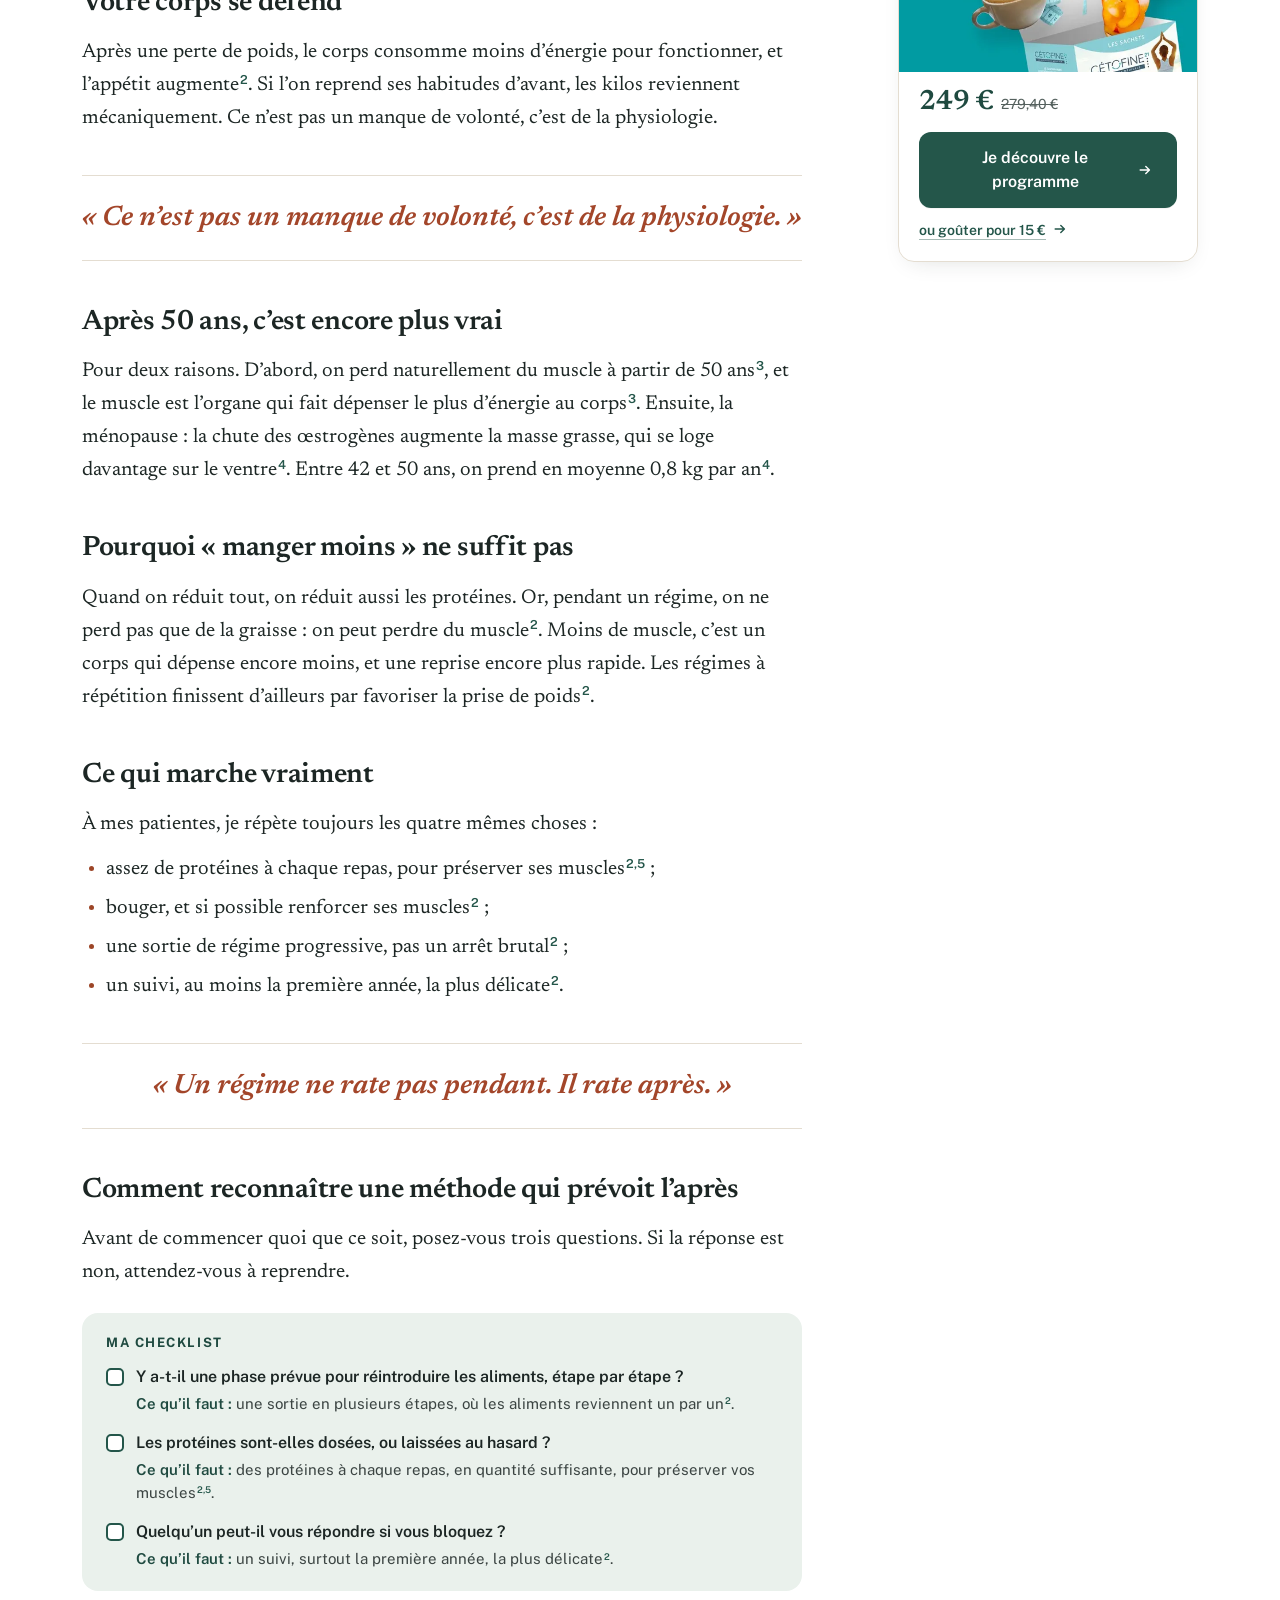
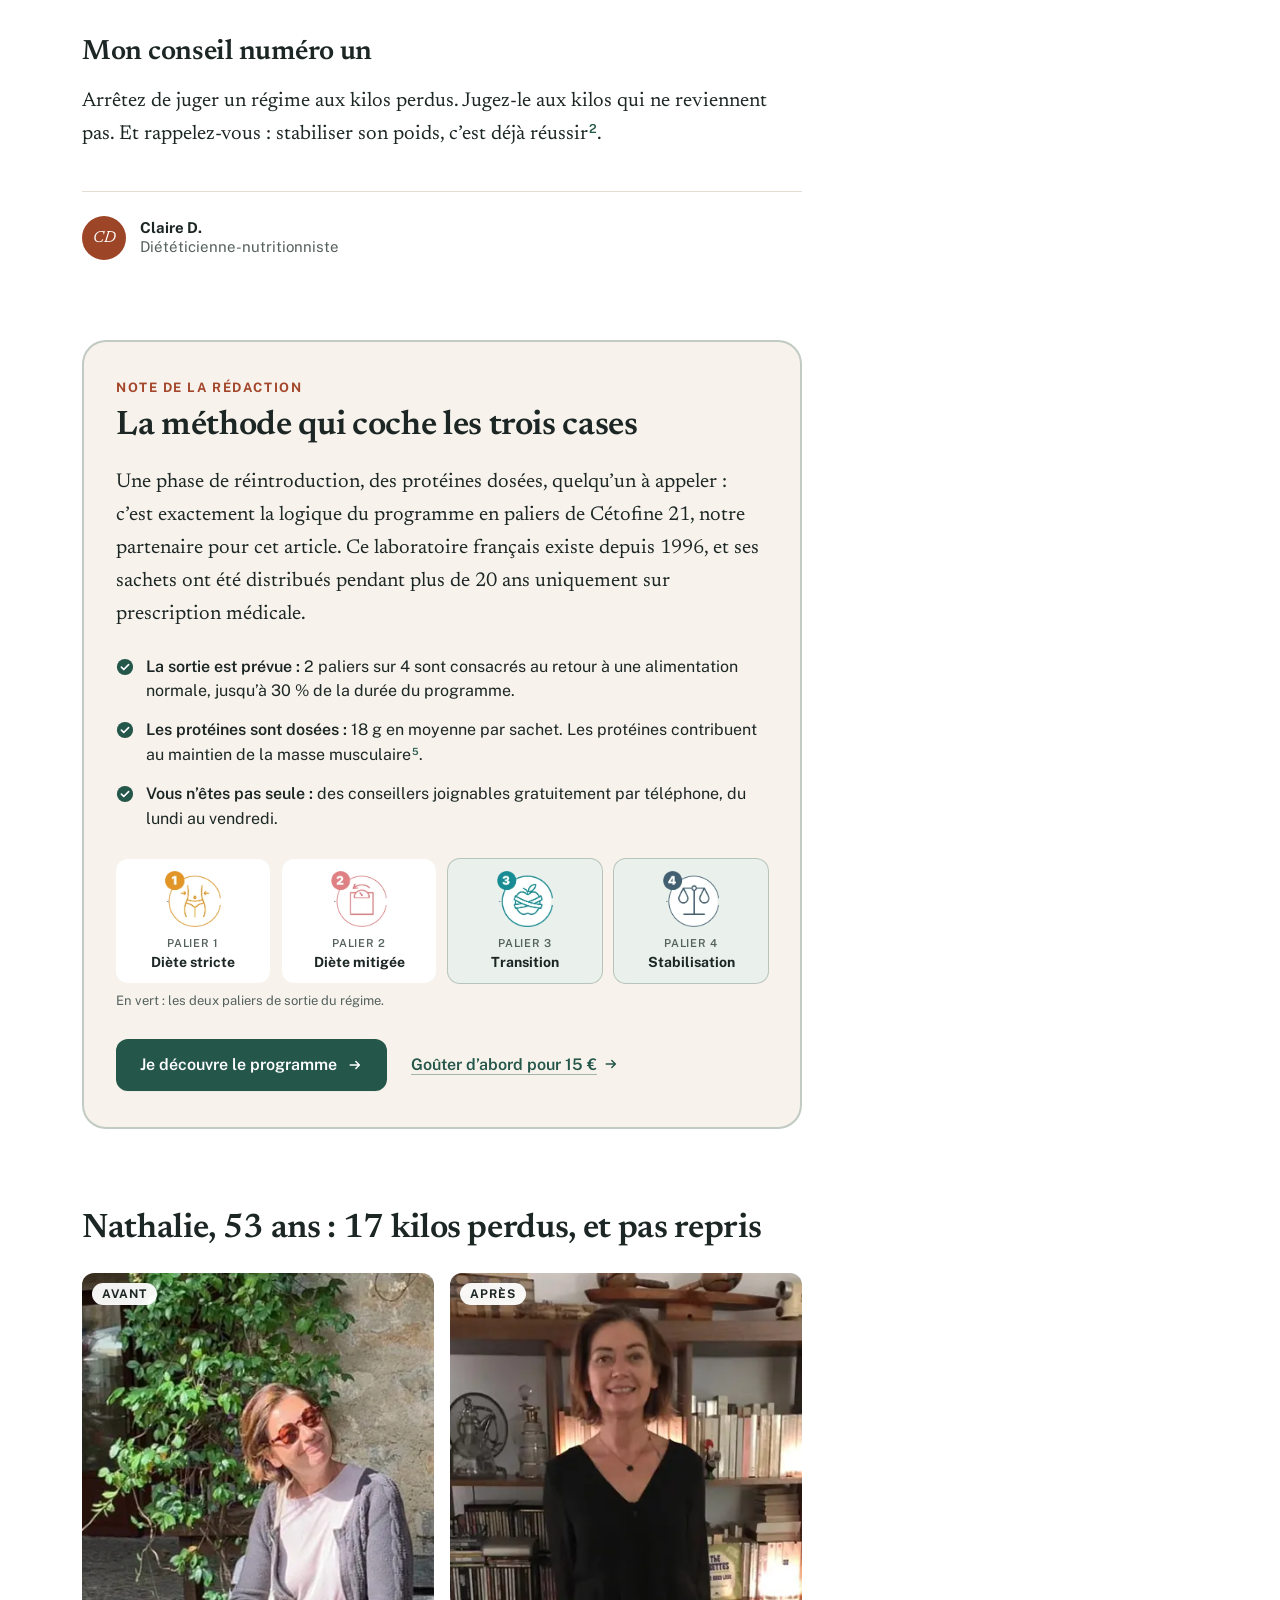
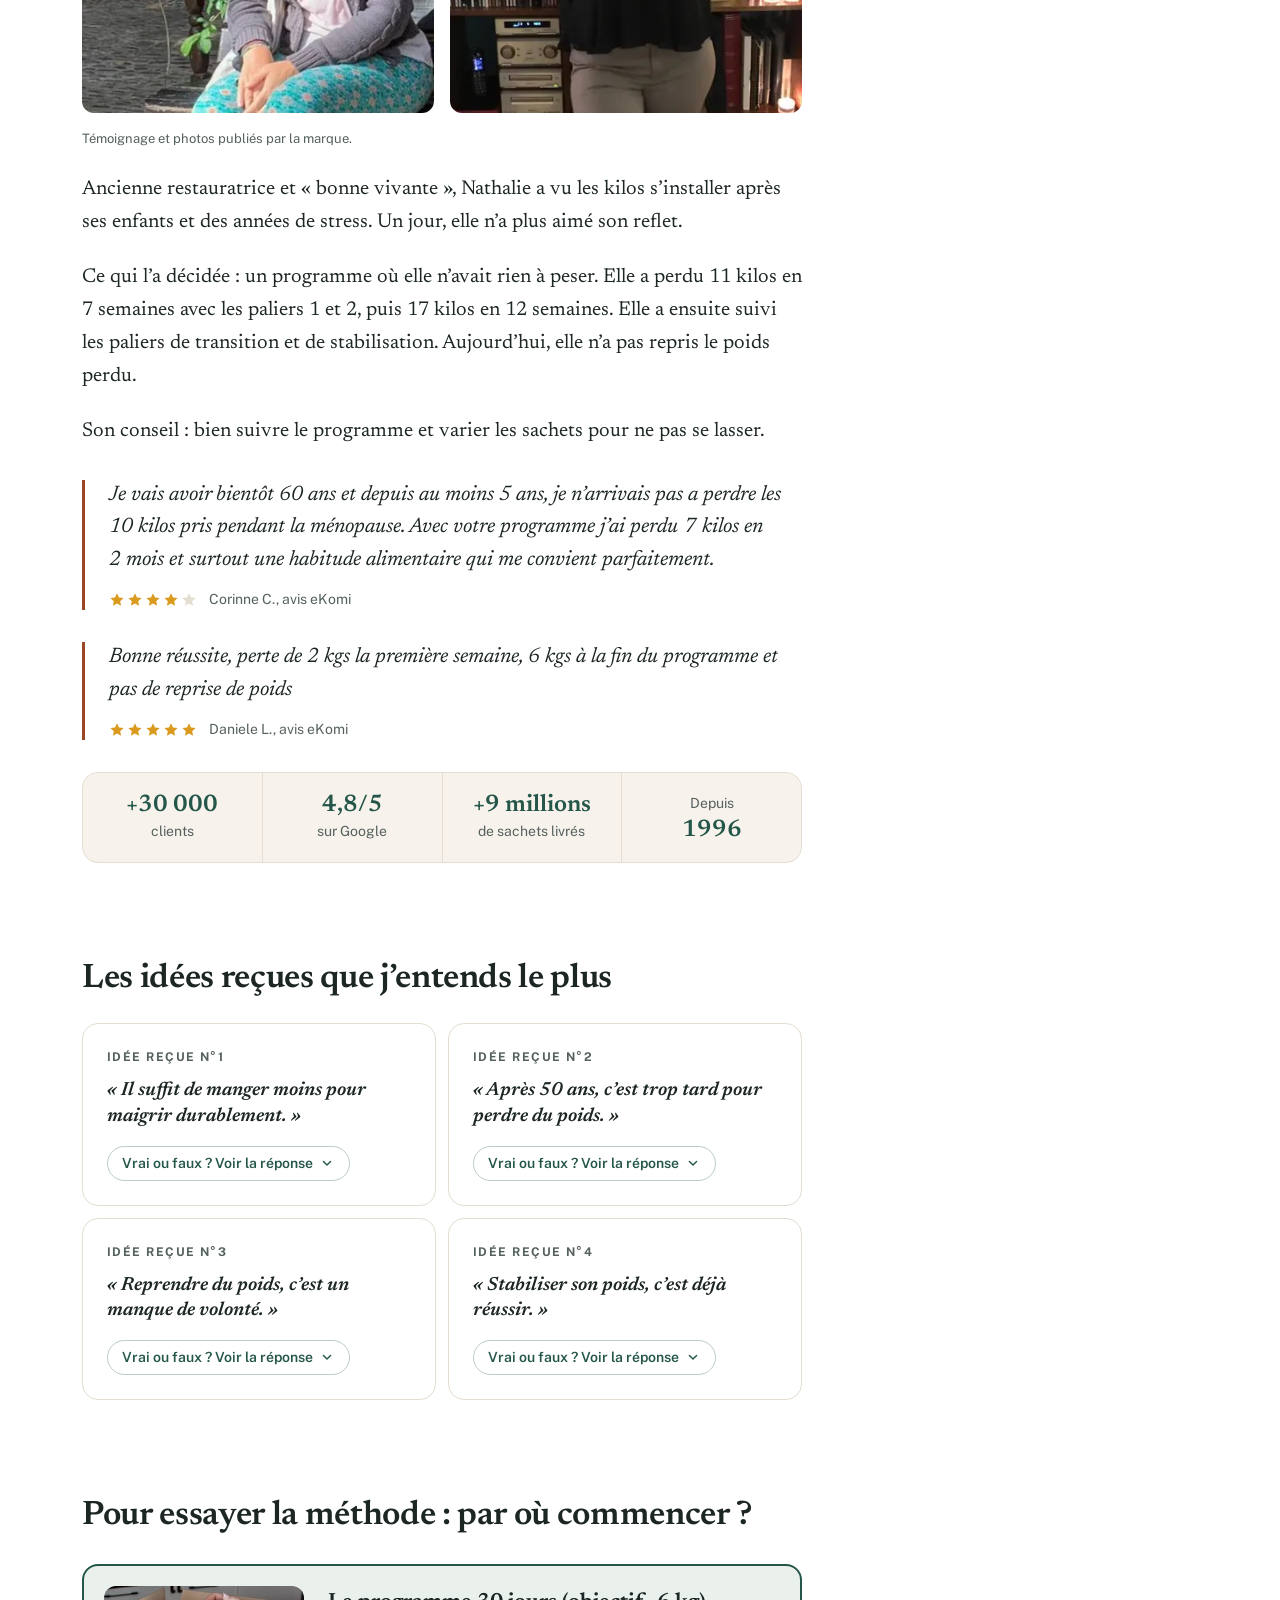
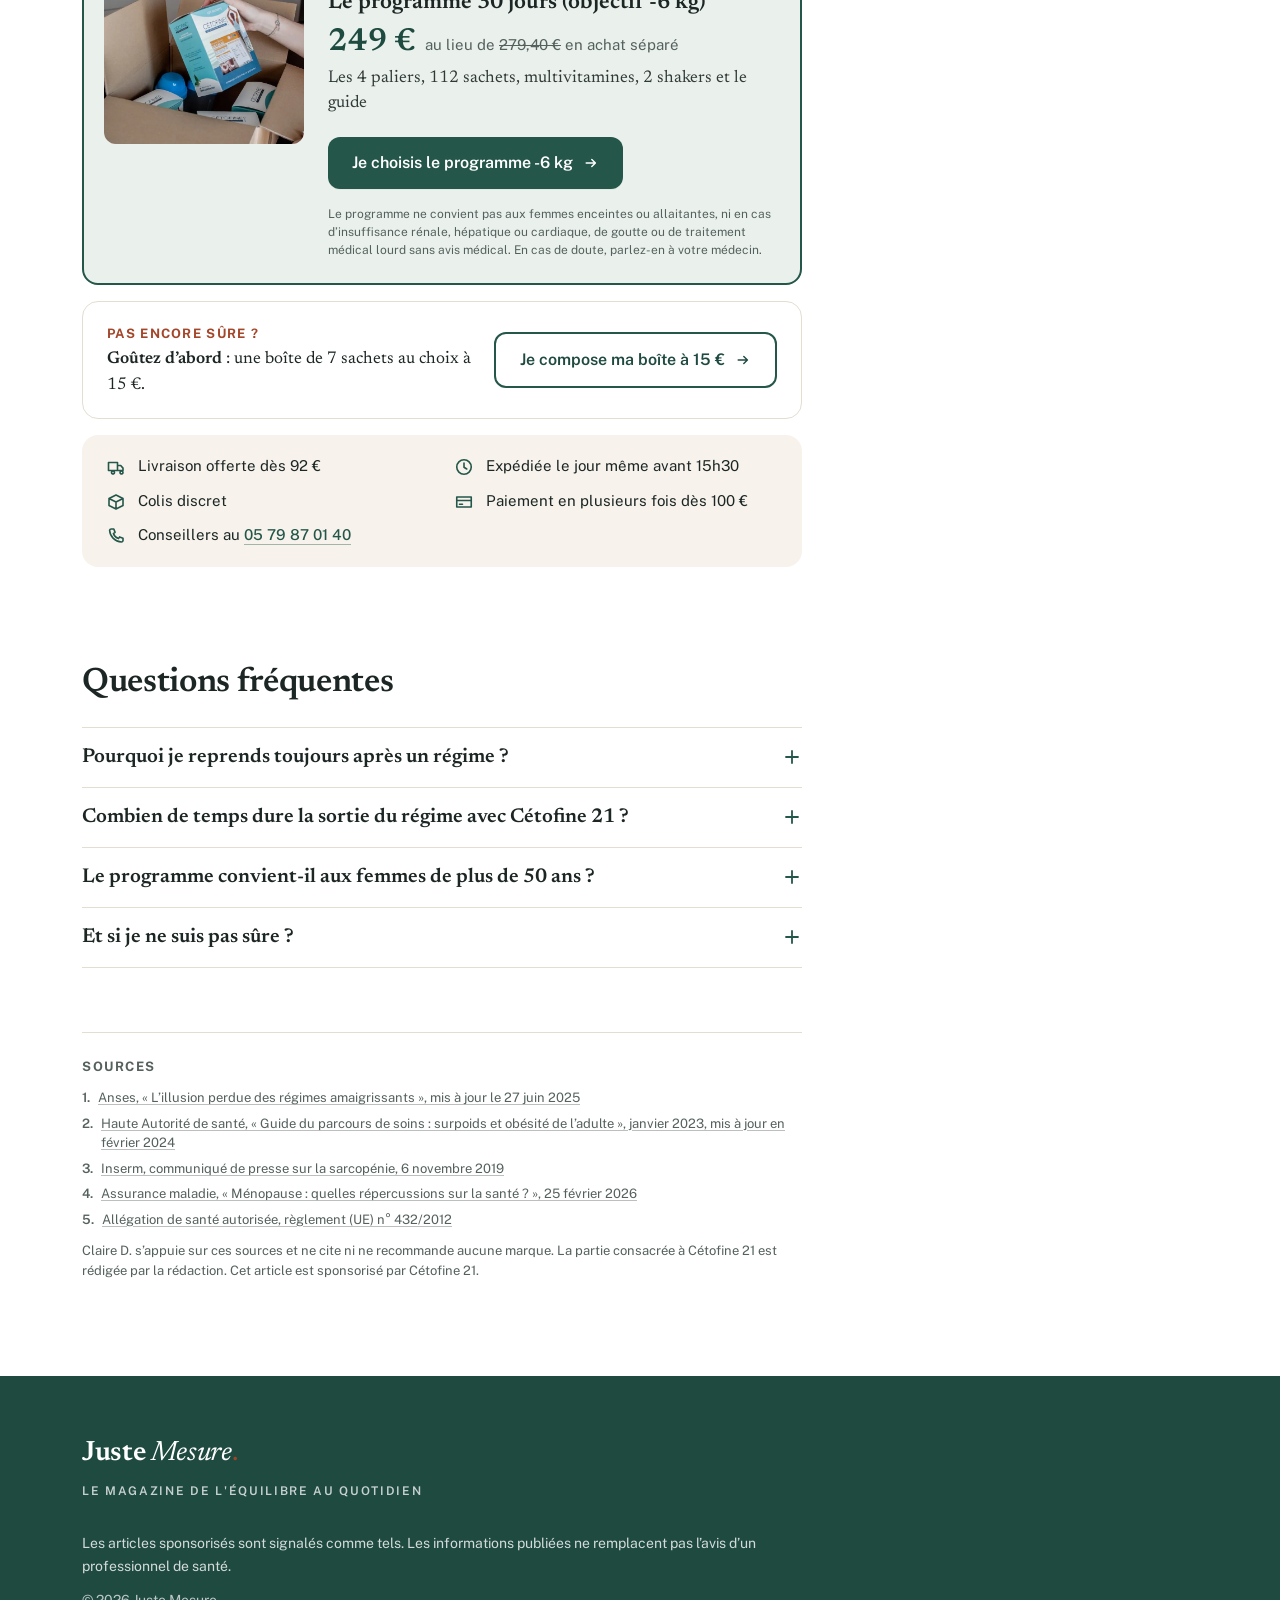
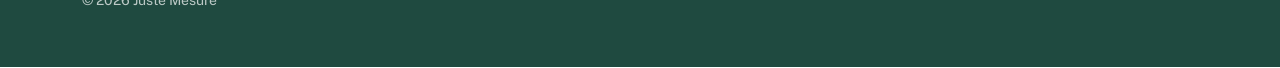
==== commit 52389d85: "feat: reprise-poids, réponses sous chaque question de la checklist Co-Authored-By: Claude Opus 5.5 <" ====
--- a/reprise-poids/index.html
+++ b/reprise-poids/index.html
@@ -44,8 +44,8 @@
       "articleSection": "Minceur"
     }
     </script>
-    <script type="module" crossorigin src="./index-C83DnH30.js"></script>
-    <link rel="stylesheet" crossorigin href="./index-CNzufKlM.css">
+    <script type="module" crossorigin src="./index-B9LpFcnK.js"></script>
+    <link rel="stylesheet" crossorigin href="./index-Dexh0JYP.css">
   </head>
   <body>
     <!-- GTM BODY -->
--- a/reprise-poids/index-Dexh0JYP.css
+++ b/reprise-poids/index-Dexh0JYP.css
@@ -0,0 +1 @@
+@font-face{font-family:Newsreader;font-style:normal;font-display:swap;font-weight:400;src:url(./newsreader-latin-400-normal-BFBkh4jY.woff2) format("woff2"),url(./newsreader-latin-400-normal-gRTjlS2D.woff) format("woff")}@font-face{font-family:Newsreader;font-style:italic;font-display:swap;font-weight:400;src:url(./newsreader-latin-400-italic-CEihAR-f.woff2) format("woff2"),url(./newsreader-latin-400-italic-CNZoH1hn.woff) format("woff")}@font-face{font-family:Newsreader;font-style:normal;font-display:swap;font-weight:600;src:url(./newsreader-latin-600-normal-30OJ_TG_.woff2) format("woff2"),url(./newsreader-latin-600-normal-DUnT2r2g.woff) format("woff")}@font-face{font-family:Newsreader;font-style:italic;font-display:swap;font-weight:600;src:url(./newsreader-latin-600-italic-BXGU4hd9.woff2) format("woff2"),url(./newsreader-latin-600-italic-QBRrDGPr.woff) format("woff")}@font-face{font-family:Public Sans;font-style:normal;font-display:swap;font-weight:400;src:url(./public-sans-latin-400-normal-8Rpg0ruU.woff2) format("woff2"),url(./public-sans-latin-400-normal-SBbinRkI.woff) format("woff")}@font-face{font-family:Public Sans;font-style:normal;font-display:swap;font-weight:500;src:url(./public-sans-latin-500-normal-NlrCPXnF.woff2) format("woff2"),url(./public-sans-latin-500-normal-vCxiVFAq.woff) format("woff")}@font-face{font-family:Public Sans;font-style:normal;font-display:swap;font-weight:600;src:url(./public-sans-latin-600-normal-Fru-LXNs.woff2) format("woff2"),url(./public-sans-latin-600-normal-BR59oU-I.woff) format("woff")}@font-face{font-family:Public Sans;font-style:normal;font-display:swap;font-weight:700;src:url(./public-sans-latin-700-normal-BqJmxWdE.woff2) format("woff2"),url(./public-sans-latin-700-normal-Dm-oTPSL.woff) format("woff")}@layer properties{@supports (((-webkit-hyphens:none)) and (not (margin-trim:block))) or ((-moz-orient:inline) and (not (color:rgb(from red r g b)))){*,:before,:after,::backdrop{--tw-translate-x:0;--tw-translate-y:0;--tw-translate-z:0;--tw-scale-x:1;--tw-scale-y:1;--tw-scale-z:1;--tw-rotate-x:initial;--tw-rotate-y:initial;--tw-rotate-z:initial;--tw-skew-x:initial;--tw-skew-y:initial;--tw-space-y-reverse:0;--tw-divide-y-reverse:0;--tw-border-style:solid;--tw-leading:initial;--tw-font-weight:initial;--tw-tracking:initial;--tw-shadow:0 0 #0000;--tw-shadow-color:initial;--tw-shadow-alpha:100%;--tw-inset-shadow:0 0 #0000;--tw-inset-shadow-color:initial;--tw-inset-shadow-alpha:100%;--tw-ring-color:initial;--tw-ring-shadow:0 0 #0000;--tw-inset-ring-color:initial;--tw-inset-ring-shadow:0 0 #0000;--tw-ring-inset:initial;--tw-ring-offset-width:0px;--tw-ring-offset-color:#fff;--tw-ring-offset-shadow:0 0 #0000;--tw-outline-style:solid;--tw-blur:initial;--tw-brightness:initial;--tw-contrast:initial;--tw-grayscale:initial;--tw-hue-rotate:initial;--tw-invert:initial;--tw-opacity:initial;--tw-saturate:initial;--tw-sepia:initial;--tw-drop-shadow:initial;--tw-drop-shadow-color:initial;--tw-drop-shadow-alpha:100%;--tw-drop-shadow-size:initial;--tw-backdrop-blur:initial;--tw-backdrop-brightness:initial;--tw-backdrop-contrast:initial;--tw-backdrop-grayscale:initial;--tw-backdrop-hue-rotate:initial;--tw-backdrop-invert:initial;--tw-backdrop-opacity:initial;--tw-backdrop-saturate:initial;--tw-backdrop-sepia:initial;--tw-duration:initial}}}@layer theme{:root,:host{--font-sans:"Public Sans", system-ui, -apple-system, "Segoe UI", sans-serif;--font-serif:"Newsreader", Georgia, "Times New Roman", serif;--font-mono:ui-monospace, SFMono-Regular, Menlo, Monaco, Consolas, "Liberation Mono", "Courier New", monospace;--color-white:#fff;--spacing:.25rem;--font-weight-normal:400;--font-weight-medium:500;--font-weight-semibold:600;--font-weight-bold:700;--leading-tight:1.25;--radius-sm:.25rem;--radius-xl:.75rem;--radius-2xl:1rem;--radius-3xl:1.5rem;--default-transition-duration:.15s;--default-transition-timing-function:cubic-bezier(.4, 0, .2, 1);--default-font-family:var(--font-sans);--default-mono-font-family:var(--font-mono);--color-ink:#1c2624;--color-muted:#55615e;--color-paper:#f7f3ec;--color-line:#e4ddd1;--color-forest:#24564a;--color-forest-deep:#1f4a40;--color-sage:#eaf1ec;--color-clay:#9c4527;--color-clay-ink:#a3462a;--color-clay-soft:#fbeee6;--color-star:#d99a1e}}@layer base{*,:after,:before,::backdrop{box-sizing:border-box;border:0 solid;margin:0;padding:0}::file-selector-button{box-sizing:border-box;border:0 solid;margin:0;padding:0}html,:host{-webkit-text-size-adjust:100%;tab-size:4;line-height:1.5;font-family:var(--default-font-family,-apple-system, BlinkMacSystemFont, "Segoe UI", Roboto, "Helvetica Neue", "Noto Sans", Arial, sans-serif, "Apple Color Emoji", "Segoe UI Emoji", "Segoe UI Symbol", "Noto Color Emoji");font-feature-settings:var(--default-font-feature-settings,normal);font-variation-settings:var(--default-font-variation-settings,normal);-webkit-tap-highlight-color:transparent}hr{height:0;color:inherit;border-top-width:1px}abbr:where([title]){-webkit-text-decoration:underline dotted;text-decoration:underline dotted}h1,h2,h3,h4,h5,h6{font-size:inherit;font-weight:inherit}a{color:inherit;-webkit-text-decoration:inherit;text-decoration:inherit}b,strong{font-weight:bolder}code,kbd,samp,pre{font-family:var(--default-mono-font-family,ui-monospace, SFMono-Regular, Menlo, Monaco, Consolas, "Liberation Mono", "Courier New", monospace);font-feature-settings:var(--default-mono-font-feature-settings,normal);font-variation-settings:var(--default-mono-font-variation-settings,normal);font-size:1em}small{font-size:80%}sub,sup{vertical-align:baseline;font-size:75%;line-height:0;position:relative}sub{bottom:-.25em}sup{top:-.5em}table{text-indent:0;border-color:inherit;border-collapse:collapse}:-moz-focusring:where(:not(iframe)){outline:auto}progress{vertical-align:baseline}summary{display:list-item}ol,ul,menu{list-style:none}img,svg,video,canvas,audio,iframe,embed,object{vertical-align:middle;display:block}img,video{max-width:100%;height:auto}button,input,select,optgroup,textarea{font:inherit;font-feature-settings:inherit;font-variation-settings:inherit;letter-spacing:inherit;color:inherit;opacity:1;background-color:#0000;border-radius:0}::file-selector-button{font:inherit;font-feature-settings:inherit;font-variation-settings:inherit;letter-spacing:inherit;color:inherit;opacity:1;background-color:#0000;border-radius:0}:where(select:is([multiple],[size])) optgroup{font-weight:bolder}:where(select:is([multiple],[size])) optgroup option{padding-inline-start:20px}::file-selector-button{margin-inline-end:4px}::placeholder{opacity:1}@supports (not ((-webkit-appearance:-apple-pay-button))) or (contain-intrinsic-size:1px){::placeholder{color:currentColor}@supports (color:color-mix(in lab,red,red)){::placeholder{color:color-mix(in oklab,currentcolor 50%,transparent)}}}textarea{resize:vertical}::-webkit-search-decoration{-webkit-appearance:none}::-webkit-date-and-time-value{min-height:1lh;text-align:inherit}::-webkit-datetime-edit{display:inline-flex}::-webkit-datetime-edit-fields-wrapper{padding:0}::-webkit-datetime-edit{padding-block:0}::-webkit-datetime-edit-year-field{padding-block:0}::-webkit-datetime-edit-month-field{padding-block:0}::-webkit-datetime-edit-day-field{padding-block:0}::-webkit-datetime-edit-hour-field{padding-block:0}::-webkit-datetime-edit-minute-field{padding-block:0}::-webkit-datetime-edit-second-field{padding-block:0}::-webkit-datetime-edit-millisecond-field{padding-block:0}::-webkit-datetime-edit-meridiem-field{padding-block:0}::-webkit-calendar-picker-indicator{line-height:1}:-moz-ui-invalid{box-shadow:none}button,input:where([type=button],[type=reset],[type=submit]){appearance:button}::file-selector-button{appearance:button}::-webkit-inner-spin-button{height:auto}::-webkit-outer-spin-button{height:auto}[hidden]:where(:not([hidden=until-found])){display:none!important}html{-webkit-font-smoothing:antialiased;-moz-osx-font-smoothing:grayscale;scroll-behavior:smooth}body{font-family:var(--font-sans);color:var(--color-ink);background-color:#fff;overflow-x:hidden}::selection{background-color:var(--color-clay-soft);color:var(--color-ink)}section[id]{scroll-margin-top:88px}:focus-visible{outline:2px solid var(--color-forest);outline-offset:3px}}@layer components{.prose-article{font-family:var(--font-serif);color:var(--color-ink);font-size:1.1875rem;line-height:1.65}.prose-article>*+p{margin-top:1.1em}@media(min-width:64rem){.prose-article{font-size:1.25rem}}}@layer utilities{.pointer-events-none{pointer-events:none}.collapse{visibility:collapse}.invisible{visibility:hidden}.visible{visibility:visible}.absolute{position:absolute}.fixed{position:fixed}.relative{position:relative}.static{position:static}.sticky{position:sticky}.inset-x-0{inset-inline:0}.top-0{top:0}.top-2\.5{top:calc(var(--spacing) * 2.5)}.top-\[104px\]{top:104px}.-bottom-px{bottom:-1px}.bottom-0{bottom:0}.left-2\.5{left:calc(var(--spacing) * 2.5)}.z-40{z-index:40}.z-50{z-index:50}.order-1{order:1}.order-2{order:2}.order-3{order:3}.order-4{order:4}.order-5{order:5}.order-6{order:6}.order-7{order:7}.col-span-2{grid-column:span 2/span 2}.container{width:100%}@media(min-width:40rem){.container{max-width:40rem}}@media(min-width:48rem){.container{max-width:48rem}}@media(min-width:64rem){.container{max-width:64rem}}@media(min-width:80rem){.container{max-width:80rem}}@media(min-width:96rem){.container{max-width:96rem}}.-mx-1{margin-inline:calc(var(--spacing) * -1)}.-mx-5{margin-inline:calc(var(--spacing) * -5)}.mx-auto{margin-inline:auto}.my-8{margin-block:calc(var(--spacing) * 8)}.my-10{margin-block:calc(var(--spacing) * 10)}.mt-0\.5{margin-top:calc(var(--spacing) * .5)}.mt-1{margin-top:var(--spacing)}.mt-2{margin-top:calc(var(--spacing) * 2)}.mt-2\.5{margin-top:calc(var(--spacing) * 2.5)}.mt-3{margin-top:calc(var(--spacing) * 3)}.mt-3\.5{margin-top:calc(var(--spacing) * 3.5)}.mt-4{margin-top:calc(var(--spacing) * 4)}.mt-5{margin-top:calc(var(--spacing) * 5)}.mt-6{margin-top:calc(var(--spacing) * 6)}.mt-7{margin-top:calc(var(--spacing) * 7)}.mt-8{margin-top:calc(var(--spacing) * 8)}.mt-10{margin-top:calc(var(--spacing) * 10)}.mt-16{margin-top:calc(var(--spacing) * 16)}.mt-20{margin-top:calc(var(--spacing) * 20)}.mt-\[3px\]{margin-top:3px}.mb-1{margin-bottom:var(--spacing)}.ml-1\.5{margin-left:calc(var(--spacing) * 1.5)}.ml-\[0\.08em\]{margin-left:.08em}.block{display:block}.contents{display:contents}.flex{display:flex}.grid{display:grid}.hidden{display:none}.inline{display:inline}.inline-block{display:inline-block}.inline-flex{display:inline-flex}.aspect-\[4\/5\]{aspect-ratio:4/5}.aspect-\[600\/475\]{aspect-ratio:600/475}.h-1\.5{height:calc(var(--spacing) * 1.5)}.h-4{height:calc(var(--spacing) * 4)}.h-5{height:calc(var(--spacing) * 5)}.h-11{height:calc(var(--spacing) * 11)}.h-14{height:calc(var(--spacing) * 14)}.h-\[2px\]{height:2px}.h-\[3px\]{height:3px}.h-\[18px\]{height:18px}.h-\[60px\]{height:60px}.h-auto{height:auto}.h-full{height:100%}.min-h-\[46px\]{min-height:46px}.min-h-\[52px\]{min-height:52px}.min-h-\[56px\]{min-height:56px}.w-1\.5{width:calc(var(--spacing) * 1.5)}.w-4{width:calc(var(--spacing) * 4)}.w-5{width:calc(var(--spacing) * 5)}.w-11{width:calc(var(--spacing) * 11)}.w-14{width:calc(var(--spacing) * 14)}.w-\[18px\]{width:18px}.w-auto{width:auto}.w-full{width:100%}.max-w-\[640px\]{max-width:640px}.max-w-\[720px\]{max-width:720px}.max-w-\[1180px\]{max-width:1180px}.min-w-0{min-width:0}.shrink-0{flex-shrink:0}.origin-left{transform-origin:0}.translate-y-0{--tw-translate-y:0px;translate:var(--tw-translate-x) var(--tw-translate-y)}.translate-y-full{--tw-translate-y:100%;translate:var(--tw-translate-x) var(--tw-translate-y)}.scale-x-0{--tw-scale-x:0%;scale:var(--tw-scale-x) var(--tw-scale-y)}.transform{transform:var(--tw-rotate-x, ) var(--tw-rotate-y, ) var(--tw-rotate-z, ) var(--tw-skew-x, ) var(--tw-skew-y, )}.cursor-pointer{cursor:pointer}.resize{resize:both}.scroll-mt-24{scroll-margin-top:calc(var(--spacing) * 24)}.list-disc{list-style-type:disc}.list-none{list-style-type:none}.grid-cols-2{grid-template-columns:repeat(2,minmax(0,1fr))}.grid-cols-4{grid-template-columns:repeat(4,minmax(0,1fr))}.flex-col{flex-direction:column}.flex-col-reverse{flex-direction:column-reverse}.flex-wrap{flex-wrap:wrap}.items-baseline{align-items:baseline}.items-center{align-items:center}.items-start{align-items:flex-start}.justify-between{justify-content:space-between}.justify-center{justify-content:center}.gap-0\.5{gap:calc(var(--spacing) * .5)}.gap-1{gap:var(--spacing)}.gap-1\.5{gap:calc(var(--spacing) * 1.5)}.gap-2{gap:calc(var(--spacing) * 2)}.gap-2\.5{gap:calc(var(--spacing) * 2.5)}.gap-3{gap:calc(var(--spacing) * 3)}.gap-3\.5{gap:calc(var(--spacing) * 3.5)}.gap-4{gap:calc(var(--spacing) * 4)}.gap-6{gap:calc(var(--spacing) * 6)}.gap-px{gap:1px}:where(.space-y-1\.5>:not(:last-child)){--tw-space-y-reverse:0;margin-block-start:calc(calc(var(--spacing) * 1.5) * var(--tw-space-y-reverse));margin-block-end:calc(calc(var(--spacing) * 1.5) * calc(1 - var(--tw-space-y-reverse)))}:where(.space-y-3\.5>:not(:last-child)){--tw-space-y-reverse:0;margin-block-start:calc(calc(var(--spacing) * 3.5) * var(--tw-space-y-reverse));margin-block-end:calc(calc(var(--spacing) * 3.5) * calc(1 - var(--tw-space-y-reverse)))}:where(.space-y-4>:not(:last-child)){--tw-space-y-reverse:0;margin-block-start:calc(calc(var(--spacing) * 4) * var(--tw-space-y-reverse));margin-block-end:calc(calc(var(--spacing) * 4) * calc(1 - var(--tw-space-y-reverse)))}:where(.space-y-11>:not(:last-child)){--tw-space-y-reverse:0;margin-block-start:calc(calc(var(--spacing) * 11) * var(--tw-space-y-reverse));margin-block-end:calc(calc(var(--spacing) * 11) * calc(1 - var(--tw-space-y-reverse)))}.gap-x-2{column-gap:calc(var(--spacing) * 2)}.gap-x-2\.5{column-gap:calc(var(--spacing) * 2.5)}.gap-x-3{column-gap:calc(var(--spacing) * 3)}.gap-x-5{column-gap:calc(var(--spacing) * 5)}.gap-x-6{column-gap:calc(var(--spacing) * 6)}.gap-y-1{row-gap:var(--spacing)}.gap-y-2{row-gap:calc(var(--spacing) * 2)}.gap-y-3{row-gap:calc(var(--spacing) * 3)}:where(.divide-y>:not(:last-child)){--tw-divide-y-reverse:0;border-bottom-style:var(--tw-border-style);border-top-style:var(--tw-border-style);border-top-width:calc(1px * var(--tw-divide-y-reverse));border-bottom-width:calc(1px * calc(1 - var(--tw-divide-y-reverse)))}:where(.divide-line>:not(:last-child)){border-color:var(--color-line)}.self-start{align-self:flex-start}.truncate{text-overflow:ellipsis;white-space:nowrap;overflow:hidden}.overflow-hidden{overflow:hidden}.rounded-2xl{border-radius:var(--radius-2xl)}.rounded-3xl{border-radius:var(--radius-3xl)}.rounded-\[5px\]{border-radius:5px}.rounded-full{border-radius:2147483647px}.rounded-sm{border-radius:var(--radius-sm)}.rounded-xl{border-radius:var(--radius-xl)}.rounded-r-xl{border-top-right-radius:var(--radius-xl);border-bottom-right-radius:var(--radius-xl)}.border{border-style:var(--tw-border-style);border-width:1px}.border-2{border-style:var(--tw-border-style);border-width:2px}.border-y{border-block-style:var(--tw-border-style);border-block-width:1px}.border-t{border-top-style:var(--tw-border-style);border-top-width:1px}.border-b{border-bottom-style:var(--tw-border-style);border-bottom-width:1px}.border-l-4{border-left-style:var(--tw-border-style);border-left-width:4px}.border-l-\[3px\]{border-left-style:var(--tw-border-style);border-left-width:3px}.border-clay{border-color:var(--color-clay)}.border-forest{border-color:var(--color-forest)}.border-forest\/25{border-color:#24564a40}@supports (color:color-mix(in lab,red,red)){.border-forest\/25{border-color:color-mix(in oklab,var(--color-forest) 25%,transparent)}}.border-forest\/30{border-color:#24564a4d}@supports (color:color-mix(in lab,red,red)){.border-forest\/30{border-color:color-mix(in oklab,var(--color-forest) 30%,transparent)}}.border-line{border-color:var(--color-line)}.bg-clay{background-color:var(--color-clay)}.bg-forest{background-color:var(--color-forest)}.bg-forest-deep{background-color:var(--color-forest-deep)}.bg-line{background-color:var(--color-line)}.bg-paper{background-color:var(--color-paper)}.bg-sage{background-color:var(--color-sage)}.bg-white{background-color:var(--color-white)}.bg-white\/95{background-color:#fffffff2}@supports (color:color-mix(in lab,red,red)){.bg-white\/95{background-color:color-mix(in oklab,var(--color-white) 95%,transparent)}}.bg-white\/97{background-color:#fffffff7}@supports (color:color-mix(in lab,red,red)){.bg-white\/97{background-color:color-mix(in oklab,var(--color-white) 97%,transparent)}}.fill-forest{fill:var(--color-forest)}.object-cover{object-fit:cover}.object-top{object-position:top}.p-4{padding:calc(var(--spacing) * 4)}.p-5{padding:calc(var(--spacing) * 5)}.px-1{padding-inline:var(--spacing)}.px-2\.5{padding-inline:calc(var(--spacing) * 2.5)}.px-3{padding-inline:calc(var(--spacing) * 3)}.px-3\.5{padding-inline:calc(var(--spacing) * 3.5)}.px-4{padding-inline:calc(var(--spacing) * 4)}.px-5{padding-inline:calc(var(--spacing) * 5)}.px-6{padding-inline:calc(var(--spacing) * 6)}.py-0\.5{padding-block:calc(var(--spacing) * .5)}.py-1{padding-block:var(--spacing)}.py-1\.5{padding-block:calc(var(--spacing) * 1.5)}.py-2\.5{padding-block:calc(var(--spacing) * 2.5)}.py-3{padding-block:calc(var(--spacing) * 3)}.py-3\.5{padding-block:calc(var(--spacing) * 3.5)}.py-4{padding-block:calc(var(--spacing) * 4)}.py-5{padding-block:calc(var(--spacing) * 5)}.py-6{padding-block:calc(var(--spacing) * 6)}.py-7{padding-block:calc(var(--spacing) * 7)}.py-12{padding-block:calc(var(--spacing) * 12)}.pt-3{padding-top:calc(var(--spacing) * 3)}.pt-4{padding-top:calc(var(--spacing) * 4)}.pt-5{padding-top:calc(var(--spacing) * 5)}.pt-6{padding-top:calc(var(--spacing) * 6)}.pr-9{padding-right:calc(var(--spacing) * 9)}.pb-5{padding-bottom:calc(var(--spacing) * 5)}.pb-20{padding-bottom:calc(var(--spacing) * 20)}.pb-\[calc\(0\.75rem\+env\(safe-area-inset-bottom\)\)\]{padding-bottom:calc(.75rem + env(safe-area-inset-bottom))}.pl-4{padding-left:calc(var(--spacing) * 4)}.pl-5{padding-left:calc(var(--spacing) * 5)}.pl-6{padding-left:calc(var(--spacing) * 6)}.text-center{text-align:center}.align-\[-0\.15em\]{vertical-align:-.15em}.font-sans{font-family:var(--font-sans)}.font-serif{font-family:var(--font-serif)}.\!text-\[1\.0625rem\]{font-size:1.0625rem!important}.text-\[0\.62em\]{font-size:.62em}.text-\[0\.75rem\]{font-size:.75rem}.text-\[0\.875rem\]{font-size:.875rem}.text-\[0\.6875rem\]{font-size:.6875rem}.text-\[0\.8125rem\]{font-size:.8125rem}.text-\[0\.9375rem\]{font-size:.9375rem}.text-\[1\.05rem\]{font-size:1.05rem}.text-\[1\.5rem\]{font-size:1.5rem}.text-\[1\.6rem\]{font-size:1.6rem}.text-\[1\.25rem\]{font-size:1.25rem}.text-\[1\.75rem\]{font-size:1.75rem}.text-\[1\.125rem\]{font-size:1.125rem}.text-\[1\.375rem\]{font-size:1.375rem}.text-\[1\.0625rem\]{font-size:1.0625rem}.text-\[1\.1875rem\]{font-size:1.1875rem}.text-\[1\.6875rem\]{font-size:1.6875rem}.text-\[1rem\]{font-size:1rem}.text-\[2rem\]{font-size:2rem}.leading-\[1\.3\]{--tw-leading:1.3;line-height:1.3}.leading-\[1\.4\]{--tw-leading:1.4;line-height:1.4}.leading-\[1\.5\]{--tw-leading:1.5;line-height:1.5}.leading-\[1\.6\]{--tw-leading:1.6;line-height:1.6}.leading-\[1\.14\]{--tw-leading:1.14;line-height:1.14}.leading-\[1\.18\]{--tw-leading:1.18;line-height:1.18}.leading-\[1\.22\]{--tw-leading:1.22;line-height:1.22}.leading-\[1\.25\]{--tw-leading:1.25;line-height:1.25}.leading-\[1\.35\]{--tw-leading:1.35;line-height:1.35}.leading-\[1\.55\]{--tw-leading:1.55;line-height:1.55}.leading-none{--tw-leading:1;line-height:1}.leading-tight{--tw-leading:var(--leading-tight);line-height:var(--leading-tight)}.font-bold{--tw-font-weight:var(--font-weight-bold);font-weight:var(--font-weight-bold)}.font-medium{--tw-font-weight:var(--font-weight-medium);font-weight:var(--font-weight-medium)}.font-normal{--tw-font-weight:var(--font-weight-normal);font-weight:var(--font-weight-normal)}.font-semibold{--tw-font-weight:var(--font-weight-semibold);font-weight:var(--font-weight-semibold)}.tracking-\[-0\.01em\]{--tw-tracking:-.01em;letter-spacing:-.01em}.tracking-\[-0\.015em\]{--tw-tracking:-.015em;letter-spacing:-.015em}.tracking-\[0\.1em\]{--tw-tracking:.1em;letter-spacing:.1em}.tracking-\[0\.06em\]{--tw-tracking:.06em;letter-spacing:.06em}.tracking-\[0\.08em\]{--tw-tracking:.08em;letter-spacing:.08em}.tracking-\[0\.12em\]{--tw-tracking:.12em;letter-spacing:.12em}.tracking-\[0\.14em\]{--tw-tracking:.14em;letter-spacing:.14em}.text-balance{text-wrap:balance}.text-pretty{text-wrap:pretty}.whitespace-nowrap{white-space:nowrap}.text-clay{color:var(--color-clay)}.text-clay-ink{color:var(--color-clay-ink)}.text-forest{color:var(--color-forest)}.text-forest-deep{color:var(--color-forest-deep)}.text-ink{color:var(--color-ink)}.text-ink\/85{color:#1c2624d9}@supports (color:color-mix(in lab,red,red)){.text-ink\/85{color:color-mix(in oklab,var(--color-ink) 85%,transparent)}}.text-ink\/90{color:#1c2624e6}@supports (color:color-mix(in lab,red,red)){.text-ink\/90{color:color-mix(in oklab,var(--color-ink) 90%,transparent)}}.text-line{color:var(--color-line)}.text-muted{color:var(--color-muted)}.text-star{color:var(--color-star)}.text-white{color:var(--color-white)}.text-white\/70{color:#ffffffb3}@supports (color:color-mix(in lab,red,red)){.text-white\/70{color:color-mix(in oklab,var(--color-white) 70%,transparent)}}.text-white\/75{color:#ffffffbf}@supports (color:color-mix(in lab,red,red)){.text-white\/75{color:color-mix(in oklab,var(--color-white) 75%,transparent)}}.text-white\/80{color:#fffc}@supports (color:color-mix(in lab,red,red)){.text-white\/80{color:color-mix(in oklab,var(--color-white) 80%,transparent)}}.uppercase{text-transform:uppercase}.italic{font-style:italic}.no-underline{text-decoration-line:none}.underline{text-decoration-line:underline}.decoration-forest\/40{text-decoration-color:#24564a66}@supports (color:color-mix(in lab,red,red)){.decoration-forest\/40{-webkit-text-decoration-color:color-mix(in oklab,var(--color-forest) 40%,transparent);text-decoration-color:color-mix(in oklab,var(--color-forest) 40%,transparent)}}.decoration-muted\/40{text-decoration-color:#55615e66}@supports (color:color-mix(in lab,red,red)){.decoration-muted\/40{-webkit-text-decoration-color:color-mix(in oklab,var(--color-muted) 40%,transparent);text-decoration-color:color-mix(in oklab,var(--color-muted) 40%,transparent)}}.underline-offset-2{text-underline-offset:2px}.underline-offset-4{text-underline-offset:4px}.shadow-\[0_-6px_20px_-12px_rgba\(28\,38\,36\,0\.25\)\]{--tw-shadow:0 -6px 20px -12px var(--tw-shadow-color,#1c262440);box-shadow:var(--tw-inset-shadow),var(--tw-inset-ring-shadow),var(--tw-ring-offset-shadow),var(--tw-ring-shadow),var(--tw-shadow)}.shadow-\[0_1px_0_rgba\(0\,0\,0\,0\.04\)\]{--tw-shadow:0 1px 0 var(--tw-shadow-color,#0000000a);box-shadow:var(--tw-inset-shadow),var(--tw-inset-ring-shadow),var(--tw-ring-offset-shadow),var(--tw-ring-shadow),var(--tw-shadow)}.shadow-\[0_8px_24px_-12px_rgba\(28\,38\,36\,0\.18\)\]{--tw-shadow:0 8px 24px -12px var(--tw-shadow-color,#1c26242e);box-shadow:var(--tw-inset-shadow),var(--tw-inset-ring-shadow),var(--tw-ring-offset-shadow),var(--tw-ring-shadow),var(--tw-shadow)}.ring-1{--tw-ring-shadow:var(--tw-ring-inset, ) 0 0 0 calc(1px + var(--tw-ring-offset-width)) var(--tw-ring-color,currentcolor);box-shadow:var(--tw-inset-shadow),var(--tw-inset-ring-shadow),var(--tw-ring-offset-shadow),var(--tw-ring-shadow),var(--tw-shadow)}.ring-forest\/30{--tw-ring-color:#24564a4d}@supports (color:color-mix(in lab,red,red)){.ring-forest\/30{--tw-ring-color:color-mix(in oklab, var(--color-forest) 30%, transparent)}}.outline{outline-style:var(--tw-outline-style);outline-width:1px}.filter{filter:var(--tw-blur, ) var(--tw-brightness, ) var(--tw-contrast, ) var(--tw-grayscale, ) var(--tw-hue-rotate, ) var(--tw-invert, ) var(--tw-saturate, ) var(--tw-sepia, ) var(--tw-drop-shadow, )}.backdrop-blur{--tw-backdrop-blur:blur(8px);-webkit-backdrop-filter:var(--tw-backdrop-blur, ) var(--tw-backdrop-brightness, ) var(--tw-backdrop-contrast, ) var(--tw-backdrop-grayscale, ) var(--tw-backdrop-hue-rotate, ) var(--tw-backdrop-invert, ) var(--tw-backdrop-opacity, ) var(--tw-backdrop-saturate, ) var(--tw-backdrop-sepia, );backdrop-filter:var(--tw-backdrop-blur, ) var(--tw-backdrop-brightness, ) var(--tw-backdrop-contrast, ) var(--tw-backdrop-grayscale, ) var(--tw-backdrop-hue-rotate, ) var(--tw-backdrop-invert, ) var(--tw-backdrop-opacity, ) var(--tw-backdrop-saturate, ) var(--tw-backdrop-sepia, )}.transition{transition-property:color,background-color,border-color,outline-color,text-decoration-color,fill,stroke,--tw-gradient-from,--tw-gradient-via,--tw-gradient-to,opacity,box-shadow,transform,translate,scale,rotate,filter,-webkit-backdrop-filter,backdrop-filter,display,content-visibility,overlay,pointer-events;transition-timing-function:var(--tw-ease,var(--default-transition-timing-function));transition-duration:var(--tw-duration,var(--default-transition-duration))}.transition-colors{transition-property:color,background-color,border-color,outline-color,text-decoration-color,fill,stroke,--tw-gradient-from,--tw-gradient-via,--tw-gradient-to;transition-timing-function:var(--tw-ease,var(--default-transition-timing-function));transition-duration:var(--tw-duration,var(--default-transition-duration))}.transition-transform{transition-property:transform,translate,scale,rotate;transition-timing-function:var(--tw-ease,var(--default-transition-timing-function));transition-duration:var(--tw-duration,var(--default-transition-duration))}.duration-300{--tw-duration:.3s;transition-duration:.3s}.will-change-transform{will-change:transform}:is(:where(.group):is([open],:popover-open,:open) .group-open\:hidden){display:none}:is(:where(.group):is([open],:popover-open,:open) .group-open\:rotate-45){rotate:45deg}@media(hover:hover){:is(:where(.group):hover .group-hover\:translate-x-0\.5){--tw-translate-x:calc(var(--spacing) * .5);translate:var(--tw-translate-x) var(--tw-translate-y)}}.marker\:hidden ::marker{display:none}.marker\:hidden::marker{display:none}.marker\:hidden ::-webkit-details-marker{display:none}.marker\:hidden::-webkit-details-marker{display:none}.marker\:text-clay ::marker{color:var(--color-clay)}.marker\:text-clay::marker{color:var(--color-clay)}.marker\:text-clay ::-webkit-details-marker{color:var(--color-clay)}.marker\:text-clay::-webkit-details-marker{color:var(--color-clay)}.open\:border-transparent:is([open],:popover-open,:open){border-color:#0000}.open\:bg-paper:is([open],:popover-open,:open){background-color:var(--color-paper)}@media(hover:hover){.hover\:bg-forest-deep:hover{background-color:var(--color-forest-deep)}.hover\:bg-sage:hover{background-color:var(--color-sage)}.hover\:underline:hover{text-decoration-line:underline}.hover\:decoration-forest:hover{-webkit-text-decoration-color:var(--color-forest);text-decoration-color:var(--color-forest)}.hover\:decoration-muted:hover{-webkit-text-decoration-color:var(--color-muted);text-decoration-color:var(--color-muted)}}.focus-visible\:outline-2:focus-visible{outline-style:var(--tw-outline-style);outline-width:2px}.focus-visible\:outline-offset-2:focus-visible{outline-offset:2px}.focus-visible\:outline-forest:focus-visible{outline-color:var(--color-forest)}@supports ((-webkit-backdrop-filter:var(--tw)) or (backdrop-filter:var(--tw))){.supports-\[backdrop-filter\]\:bg-white\/85{background-color:#ffffffd9}@supports (color:color-mix(in lab,red,red)){.supports-\[backdrop-filter\]\:bg-white\/85{background-color:color-mix(in oklab,var(--color-white) 85%,transparent)}}}@media(min-width:40rem){.sm\:mx-0{margin-inline:0}.sm\:mt-6{margin-top:calc(var(--spacing) * 6)}.sm\:block{display:block}.sm\:grid{display:grid}.sm\:inline-block{display:inline-block}.sm\:h-14{height:calc(var(--spacing) * 14)}.sm\:w-14{width:calc(var(--spacing) * 14)}.sm\:w-auto{width:auto}.sm\:w-full{width:100%}.sm\:grid-cols-2{grid-template-columns:repeat(2,minmax(0,1fr))}.sm\:grid-cols-4{grid-template-columns:repeat(4,minmax(0,1fr))}.sm\:grid-cols-\[220px_minmax\(0\,1fr\)\]{grid-template-columns:220px minmax(0,1fr)}.sm\:flex-row{flex-direction:row}.sm\:items-center{align-items:center}.sm\:justify-between{justify-content:space-between}.sm\:justify-center{justify-content:center}.sm\:justify-start{justify-content:flex-start}.sm\:gap-3{gap:calc(var(--spacing) * 3)}.sm\:gap-4{gap:calc(var(--spacing) * 4)}.sm\:gap-6{gap:calc(var(--spacing) * 6)}.sm\:gap-x-4{column-gap:calc(var(--spacing) * 4)}.sm\:rounded-2xl{border-radius:var(--radius-2xl)}.sm\:p-6{padding:calc(var(--spacing) * 6)}.sm\:px-2{padding-inline:calc(var(--spacing) * 2)}.sm\:px-6{padding-inline:calc(var(--spacing) * 6)}.sm\:px-8{padding-inline:calc(var(--spacing) * 8)}.sm\:py-5{padding-block:calc(var(--spacing) * 5)}.sm\:py-9{padding-block:calc(var(--spacing) * 9)}.sm\:pr-0{padding-right:0}.sm\:pb-6{padding-bottom:calc(var(--spacing) * 6)}.sm\:pl-5{padding-left:calc(var(--spacing) * 5)}.sm\:pl-6{padding-left:calc(var(--spacing) * 6)}.sm\:text-\[0\.875rem\]{font-size:.875rem}.sm\:text-\[2\.5rem\]{font-size:2.5rem}}@media(min-width:64rem){.lg\:mt-0{margin-top:0}.lg\:mt-5{margin-top:calc(var(--spacing) * 5)}.lg\:mt-6{margin-top:calc(var(--spacing) * 6)}.lg\:mt-8{margin-top:calc(var(--spacing) * 8)}.lg\:mt-10{margin-top:calc(var(--spacing) * 10)}.lg\:mt-12{margin-top:calc(var(--spacing) * 12)}.lg\:mt-14{margin-top:calc(var(--spacing) * 14)}.lg\:mt-20{margin-top:calc(var(--spacing) * 20)}.lg\:mt-24{margin-top:calc(var(--spacing) * 24)}.lg\:block{display:block}.lg\:grid{display:grid}.lg\:hidden{display:none}.lg\:h-\[76px\]{height:76px}.lg\:min-w-0{min-width:0}.lg\:grid-cols-\[minmax\(0\,720px\)_300px\]{grid-template-columns:minmax(0,720px) 300px}.lg\:justify-between{justify-content:space-between}.lg\:gap-12{gap:calc(var(--spacing) * 12)}.lg\:self-start{align-self:flex-start}.lg\:p-6{padding:calc(var(--spacing) * 6)}.lg\:px-8{padding-inline:calc(var(--spacing) * 8)}.lg\:py-14{padding-block:calc(var(--spacing) * 14)}.lg\:pt-9{padding-top:calc(var(--spacing) * 9)}.lg\:pb-24{padding-bottom:calc(var(--spacing) * 24)}.lg\:\!text-\[1\.125rem\]{font-size:1.125rem!important}.lg\:text-\[1\.25rem\]{font-size:1.25rem}.lg\:text-\[1\.75rem\]{font-size:1.75rem}.lg\:text-\[1\.95rem\]{font-size:1.95rem}.lg\:text-\[1\.1875rem\]{font-size:1.1875rem}.lg\:text-\[1\.3125rem\]{font-size:1.3125rem}.lg\:text-\[2\.125rem\]{font-size:2.125rem}.lg\:text-\[2\.375rem\]{font-size:2.375rem}.lg\:leading-\[1\.1\]{--tw-leading:1.1;line-height:1.1}.lg\:leading-\[1\.55\]{--tw-leading:1.55;line-height:1.55}}@media(min-width:80rem){.xl\:text-\[2\.75rem\]{font-size:2.75rem}}.\[\&_strong\]\:text-forest-deep strong{color:var(--color-forest-deep)}.\[\&\:\:-webkit-details-marker\]\:hidden::-webkit-details-marker{display:none}}@media(prefers-reduced-motion:reduce){html{scroll-behavior:auto}*,:before,:after{transition-duration:.01ms!important;animation-duration:.01ms!important}}@property --tw-translate-x{syntax:"*";inherits:false;initial-value:0}@property --tw-translate-y{syntax:"*";inherits:false;initial-value:0}@property --tw-translate-z{syntax:"*";inherits:false;initial-value:0}@property --tw-scale-x{syntax:"*";inherits:false;initial-value:1}@property --tw-scale-y{syntax:"*";inherits:false;initial-value:1}@property --tw-scale-z{syntax:"*";inherits:false;initial-value:1}@property --tw-rotate-x{syntax:"*";inherits:false}@property --tw-rotate-y{syntax:"*";inherits:false}@property --tw-rotate-z{syntax:"*";inherits:false}@property --tw-skew-x{syntax:"*";inherits:false}@property --tw-skew-y{syntax:"*";inherits:false}@property --tw-space-y-reverse{syntax:"*";inherits:false;initial-value:0}@property --tw-divide-y-reverse{syntax:"*";inherits:false;initial-value:0}@property --tw-border-style{syntax:"*";inherits:false;initial-value:solid}@property --tw-leading{syntax:"*";inherits:false}@property --tw-font-weight{syntax:"*";inherits:false}@property --tw-tracking{syntax:"*";inherits:false}@property --tw-shadow{syntax:"*";inherits:false;initial-value:0 0 #0000}@property --tw-shadow-color{syntax:"*";inherits:false}@property --tw-shadow-alpha{syntax:"<percentage>";inherits:false;initial-value:100%}@property --tw-inset-shadow{syntax:"*";inherits:false;initial-value:0 0 #0000}@property --tw-inset-shadow-color{syntax:"*";inherits:false}@property --tw-inset-shadow-alpha{syntax:"<percentage>";inherits:false;initial-value:100%}@property --tw-ring-color{syntax:"*";inherits:false}@property --tw-ring-shadow{syntax:"*";inherits:false;initial-value:0 0 #0000}@property --tw-inset-ring-color{syntax:"*";inherits:false}@property --tw-inset-ring-shadow{syntax:"*";inherits:false;initial-value:0 0 #0000}@property --tw-ring-inset{syntax:"*";inherits:false}@property --tw-ring-offset-width{syntax:"<length>";inherits:false;initial-value:0}@property --tw-ring-offset-color{syntax:"*";inherits:false;initial-value:#fff}@property --tw-ring-offset-shadow{syntax:"*";inherits:false;initial-value:0 0 #0000}@property --tw-outline-style{syntax:"*";inherits:false;initial-value:solid}@property --tw-blur{syntax:"*";inherits:false}@property --tw-brightness{syntax:"*";inherits:false}@property --tw-contrast{syntax:"*";inherits:false}@property --tw-grayscale{syntax:"*";inherits:false}@property --tw-hue-rotate{syntax:"*";inherits:false}@property --tw-invert{syntax:"*";inherits:false}@property --tw-opacity{syntax:"*";inherits:false}@property --tw-saturate{syntax:"*";inherits:false}@property --tw-sepia{syntax:"*";inherits:false}@property --tw-drop-shadow{syntax:"*";inherits:false}@property --tw-drop-shadow-color{syntax:"*";inherits:false}@property --tw-drop-shadow-alpha{syntax:"<percentage>";inherits:false;initial-value:100%}@property --tw-drop-shadow-size{syntax:"*";inherits:false}@property --tw-backdrop-blur{syntax:"*";inherits:false}@property --tw-backdrop-brightness{syntax:"*";inherits:false}@property --tw-backdrop-contrast{syntax:"*";inherits:false}@property --tw-backdrop-grayscale{syntax:"*";inherits:false}@property --tw-backdrop-hue-rotate{syntax:"*";inherits:false}@property --tw-backdrop-invert{syntax:"*";inherits:false}@property --tw-backdrop-opacity{syntax:"*";inherits:false}@property --tw-backdrop-saturate{syntax:"*";inherits:false}@property --tw-backdrop-sepia{syntax:"*";inherits:false}@property --tw-duration{syntax:"*";inherits:false}
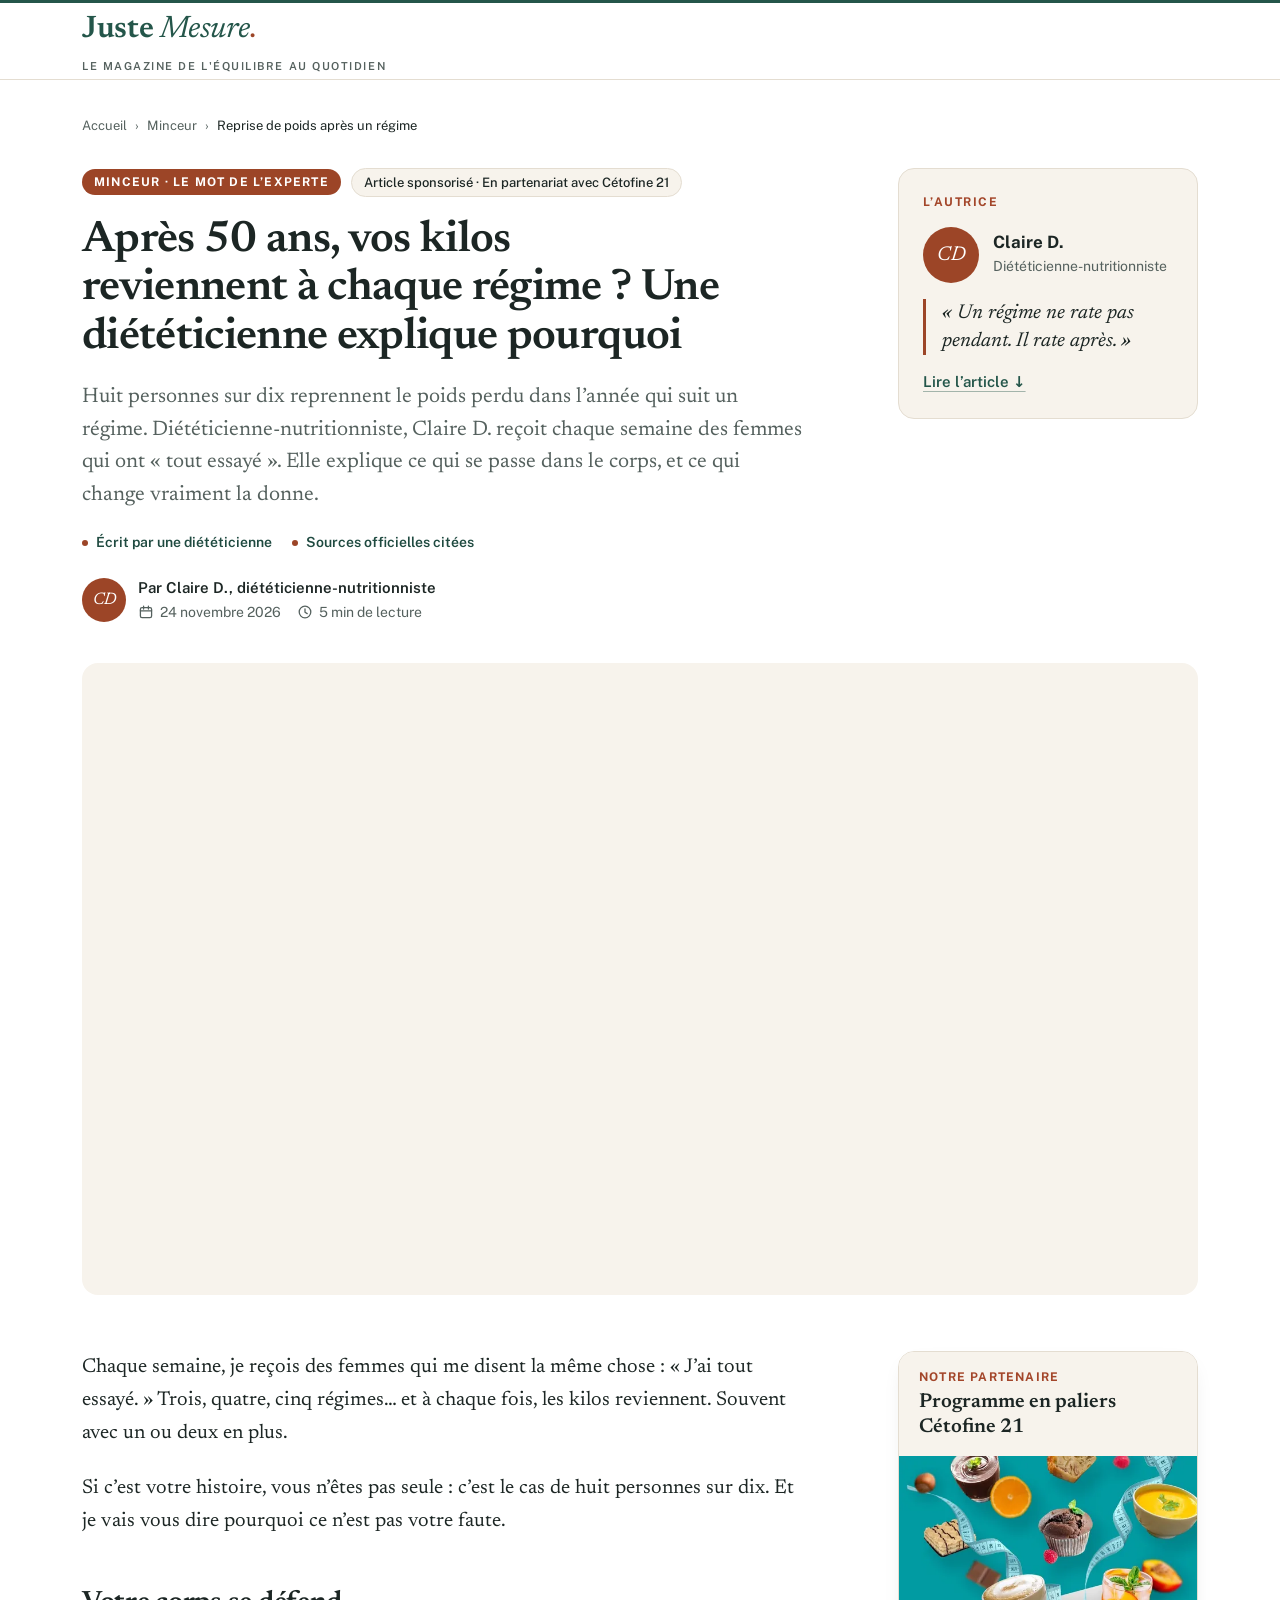
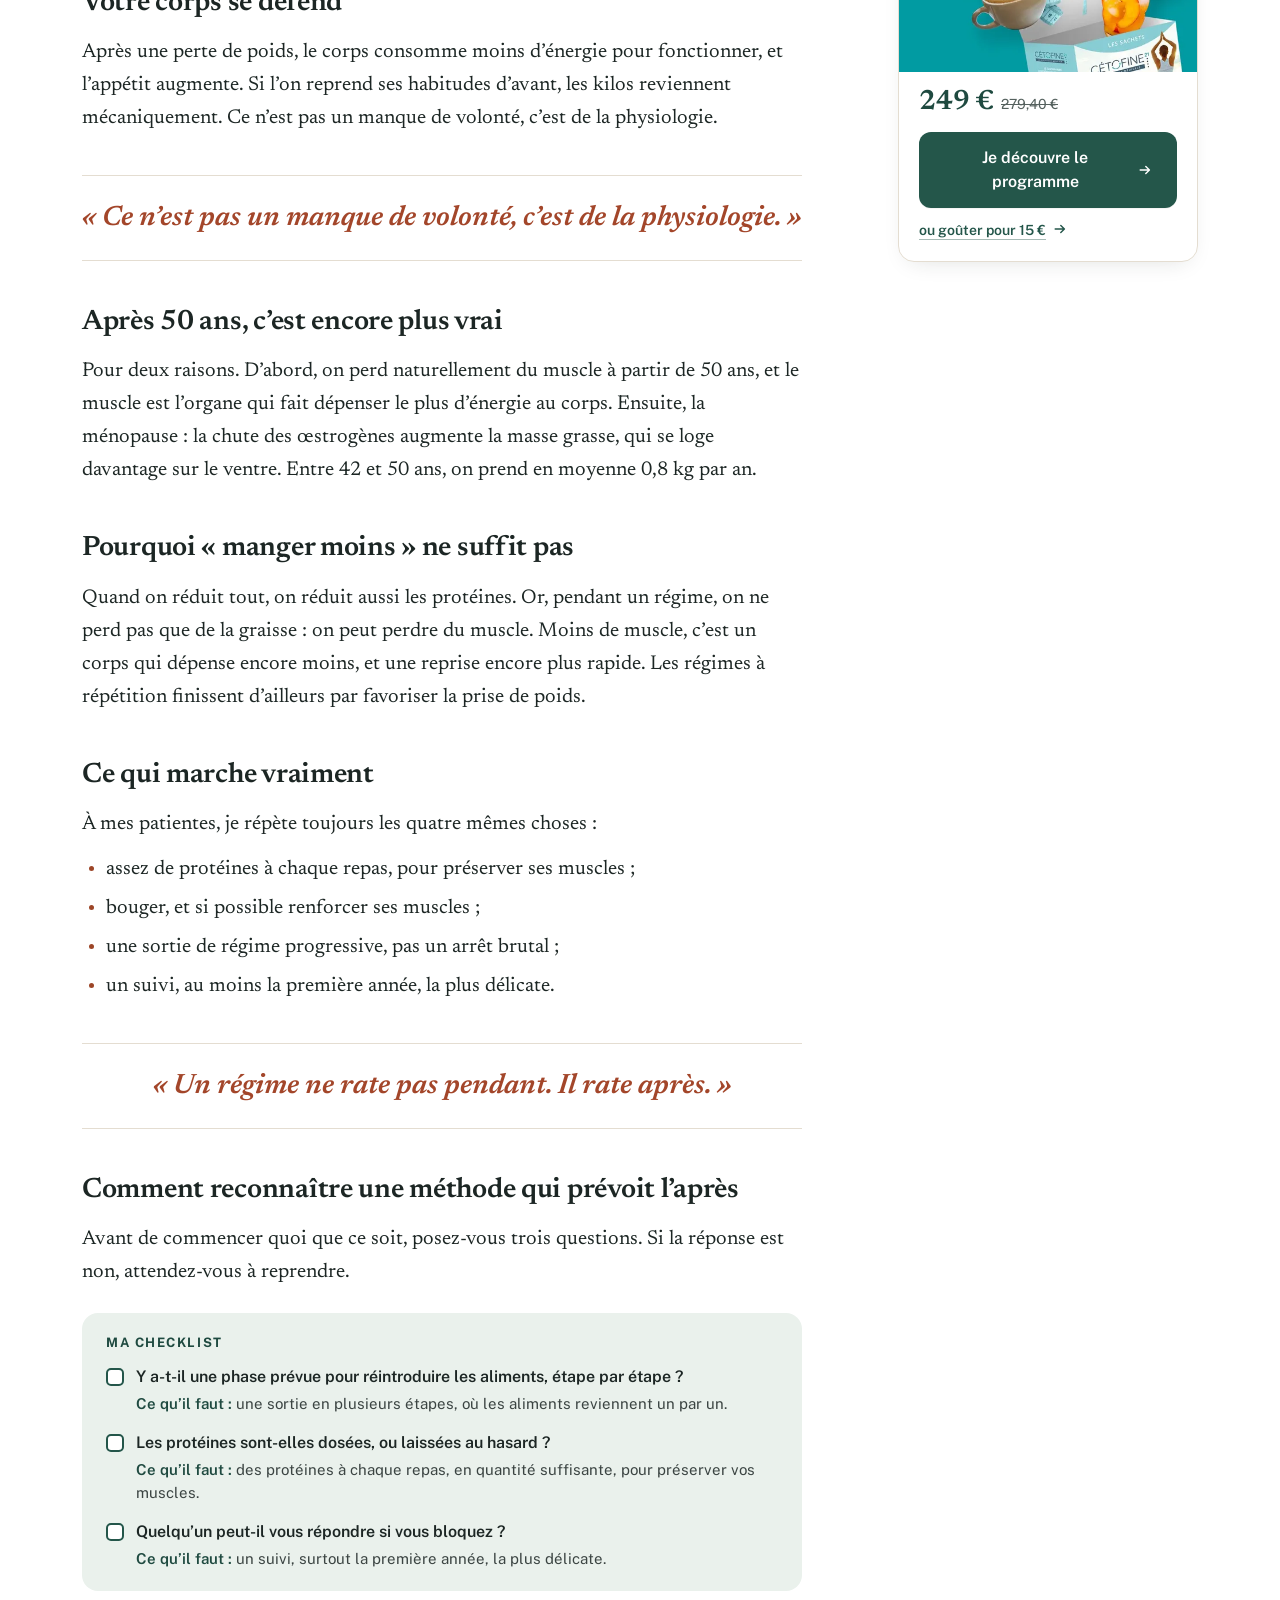
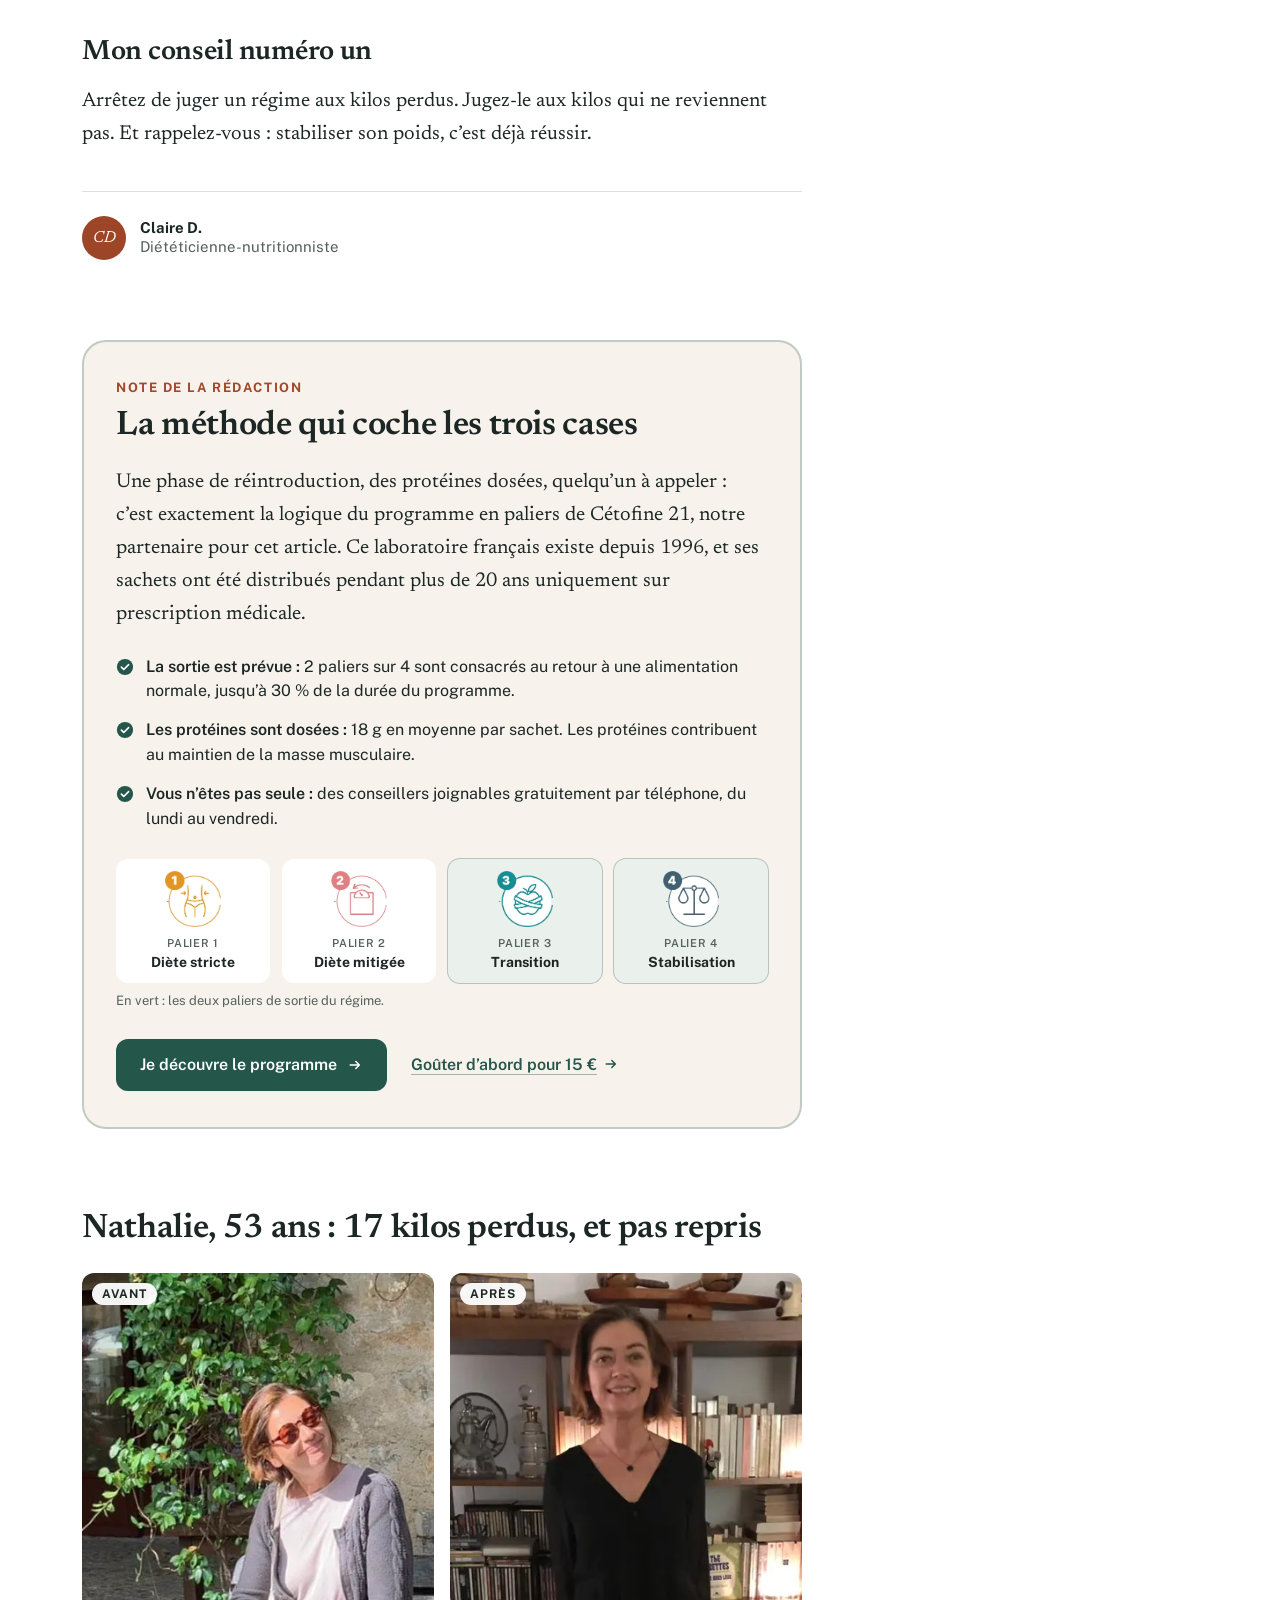
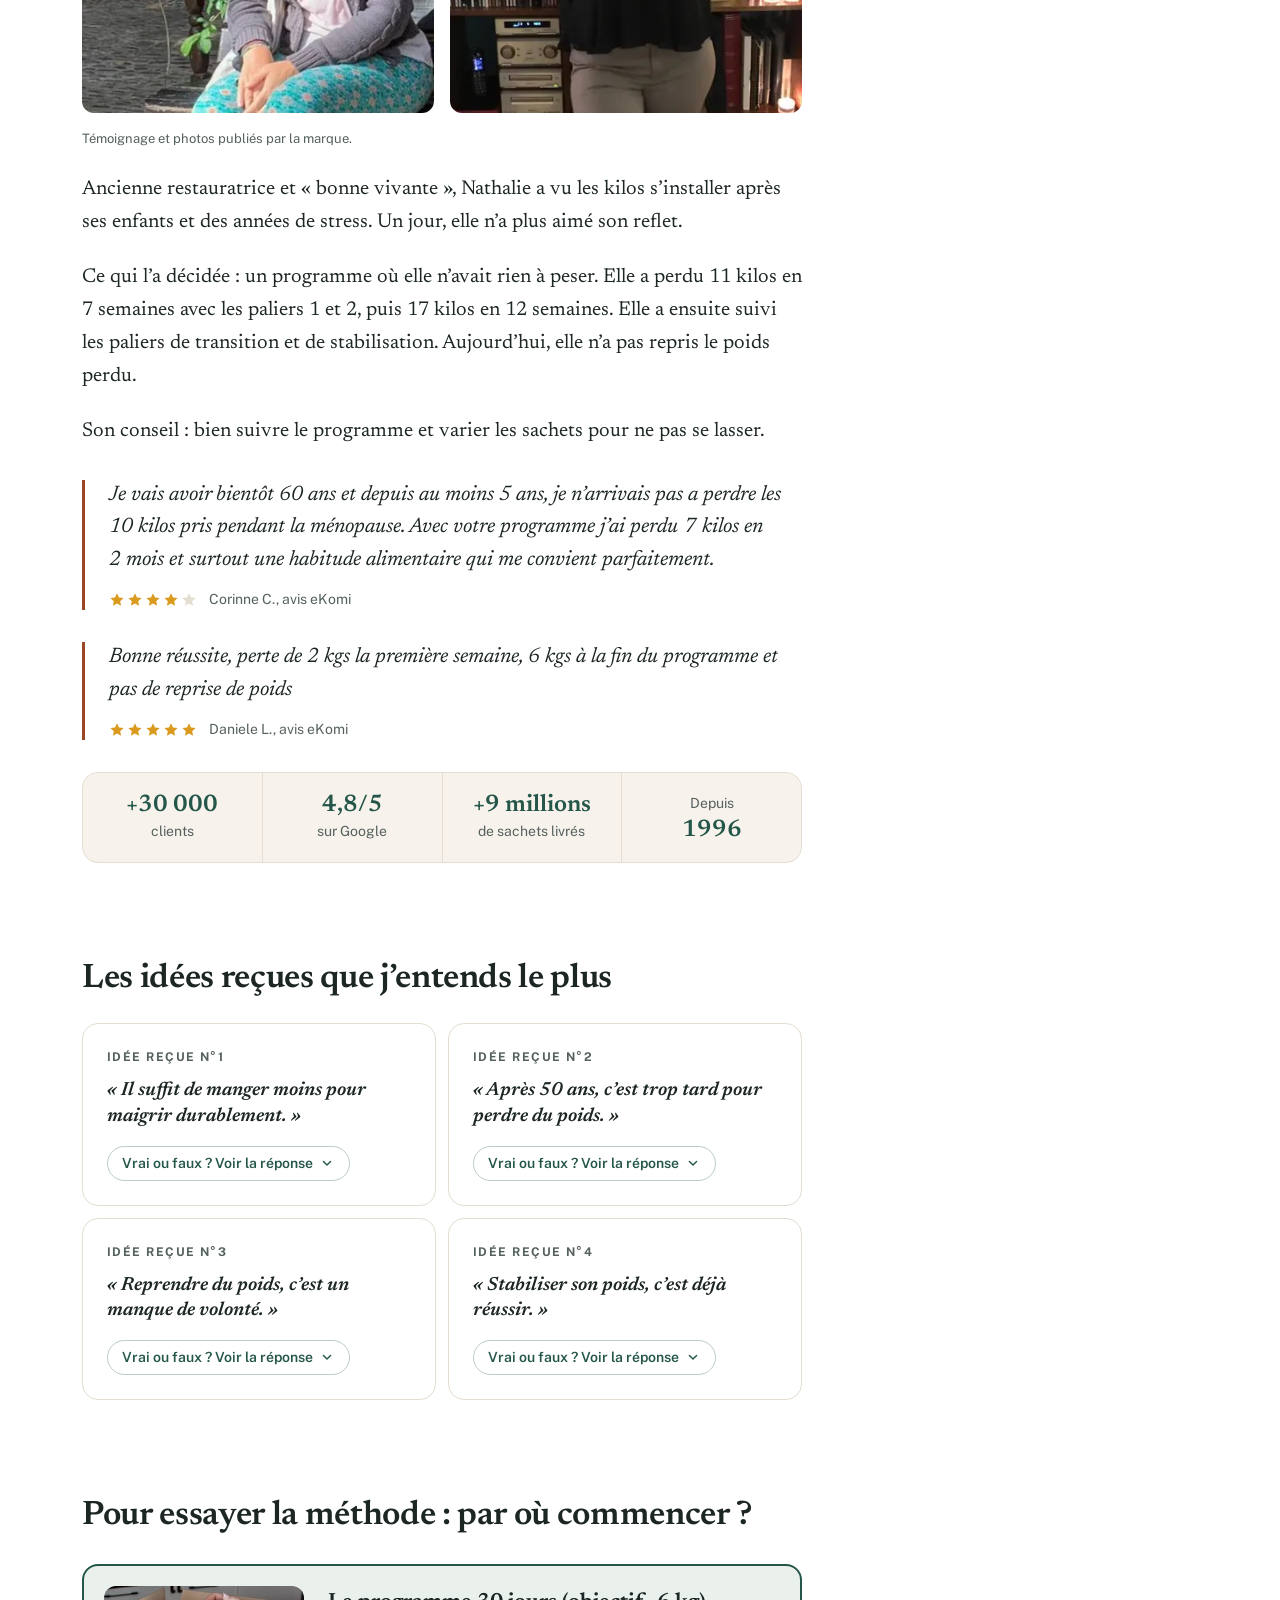
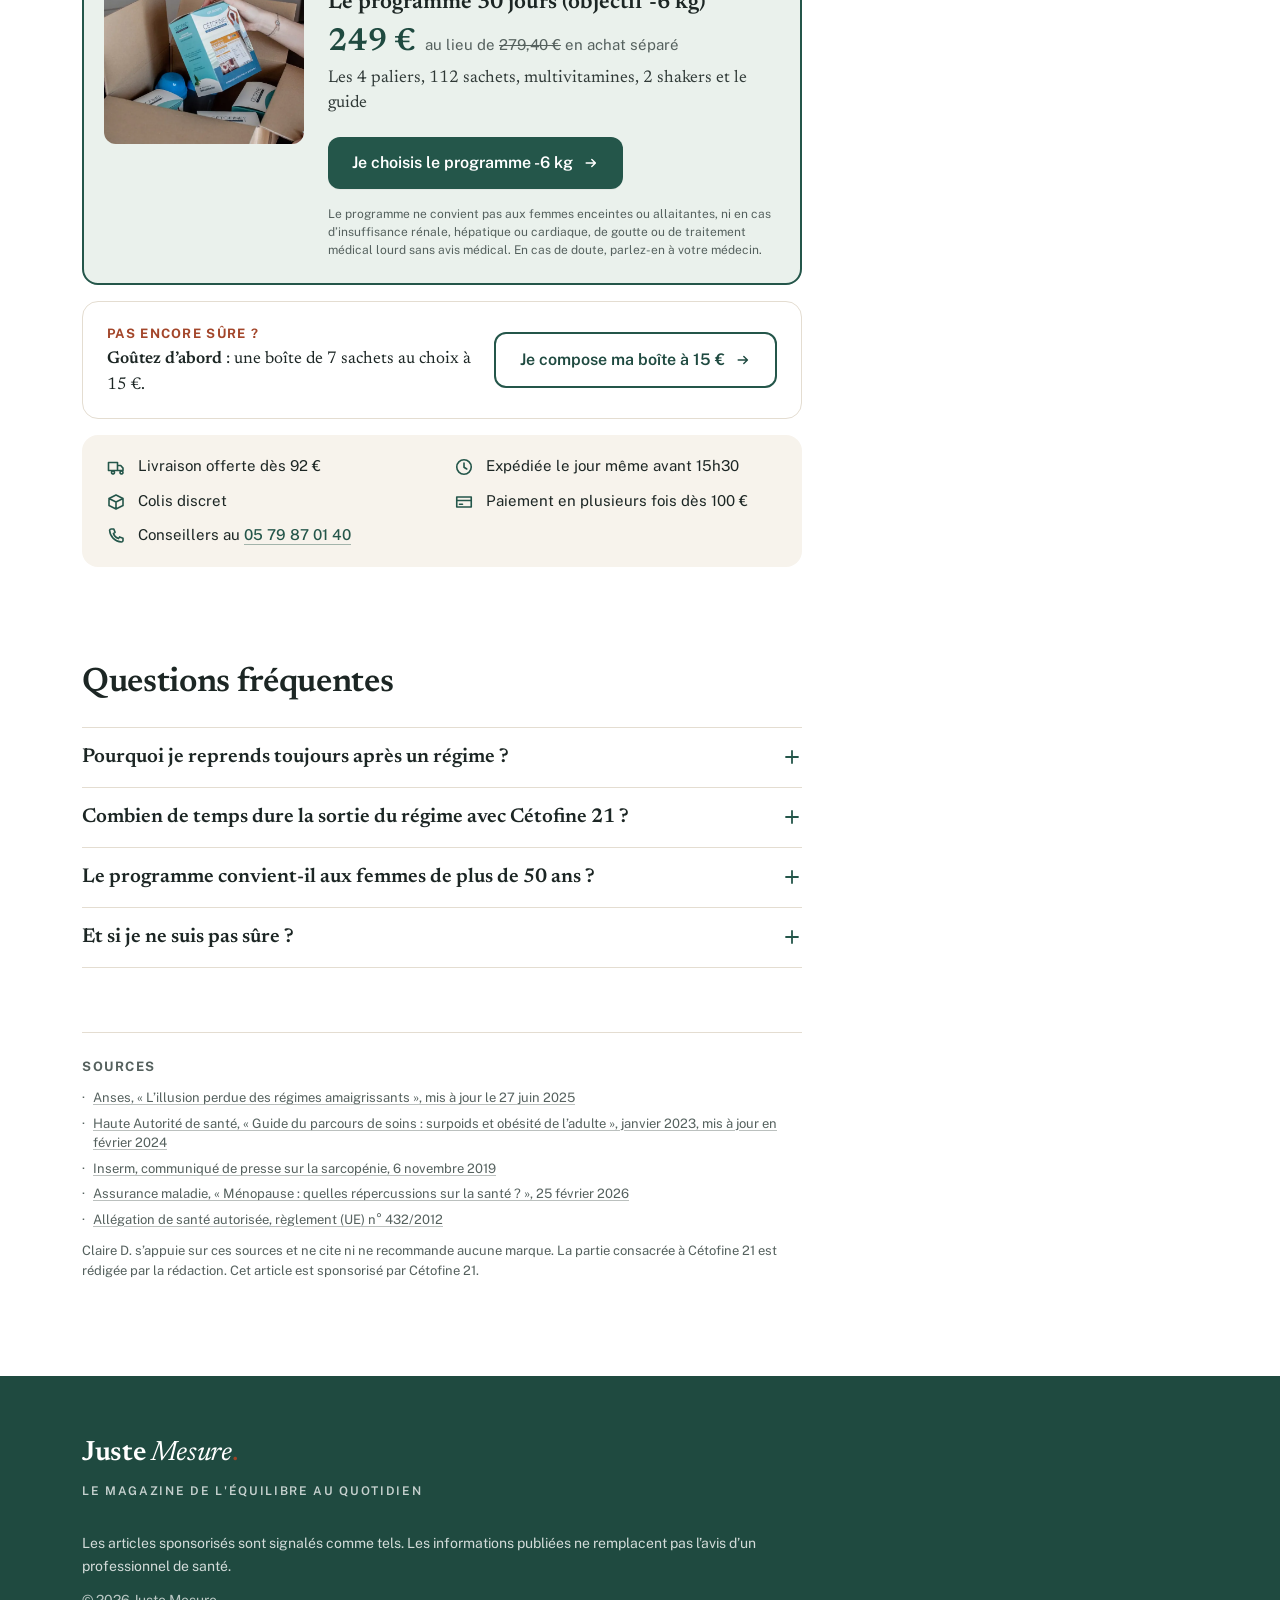
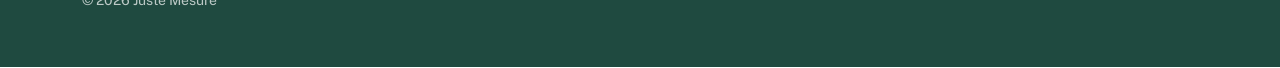
==== commit d825ec09: "feat: reprise-poids, appels de note retirés du texte (sources conservées en bas de page) Co-Authored" ====
--- a/reprise-poids/index.html
+++ b/reprise-poids/index.html
@@ -44,7 +44,7 @@
       "articleSection": "Minceur"
     }
     </script>
-    <script type="module" crossorigin src="./index-B9LpFcnK.js"></script>
+    <script type="module" crossorigin src="./index-BYOqK9Cy.js"></script>
     <link rel="stylesheet" crossorigin href="./index-Dexh0JYP.css">
   </head>
   <body>
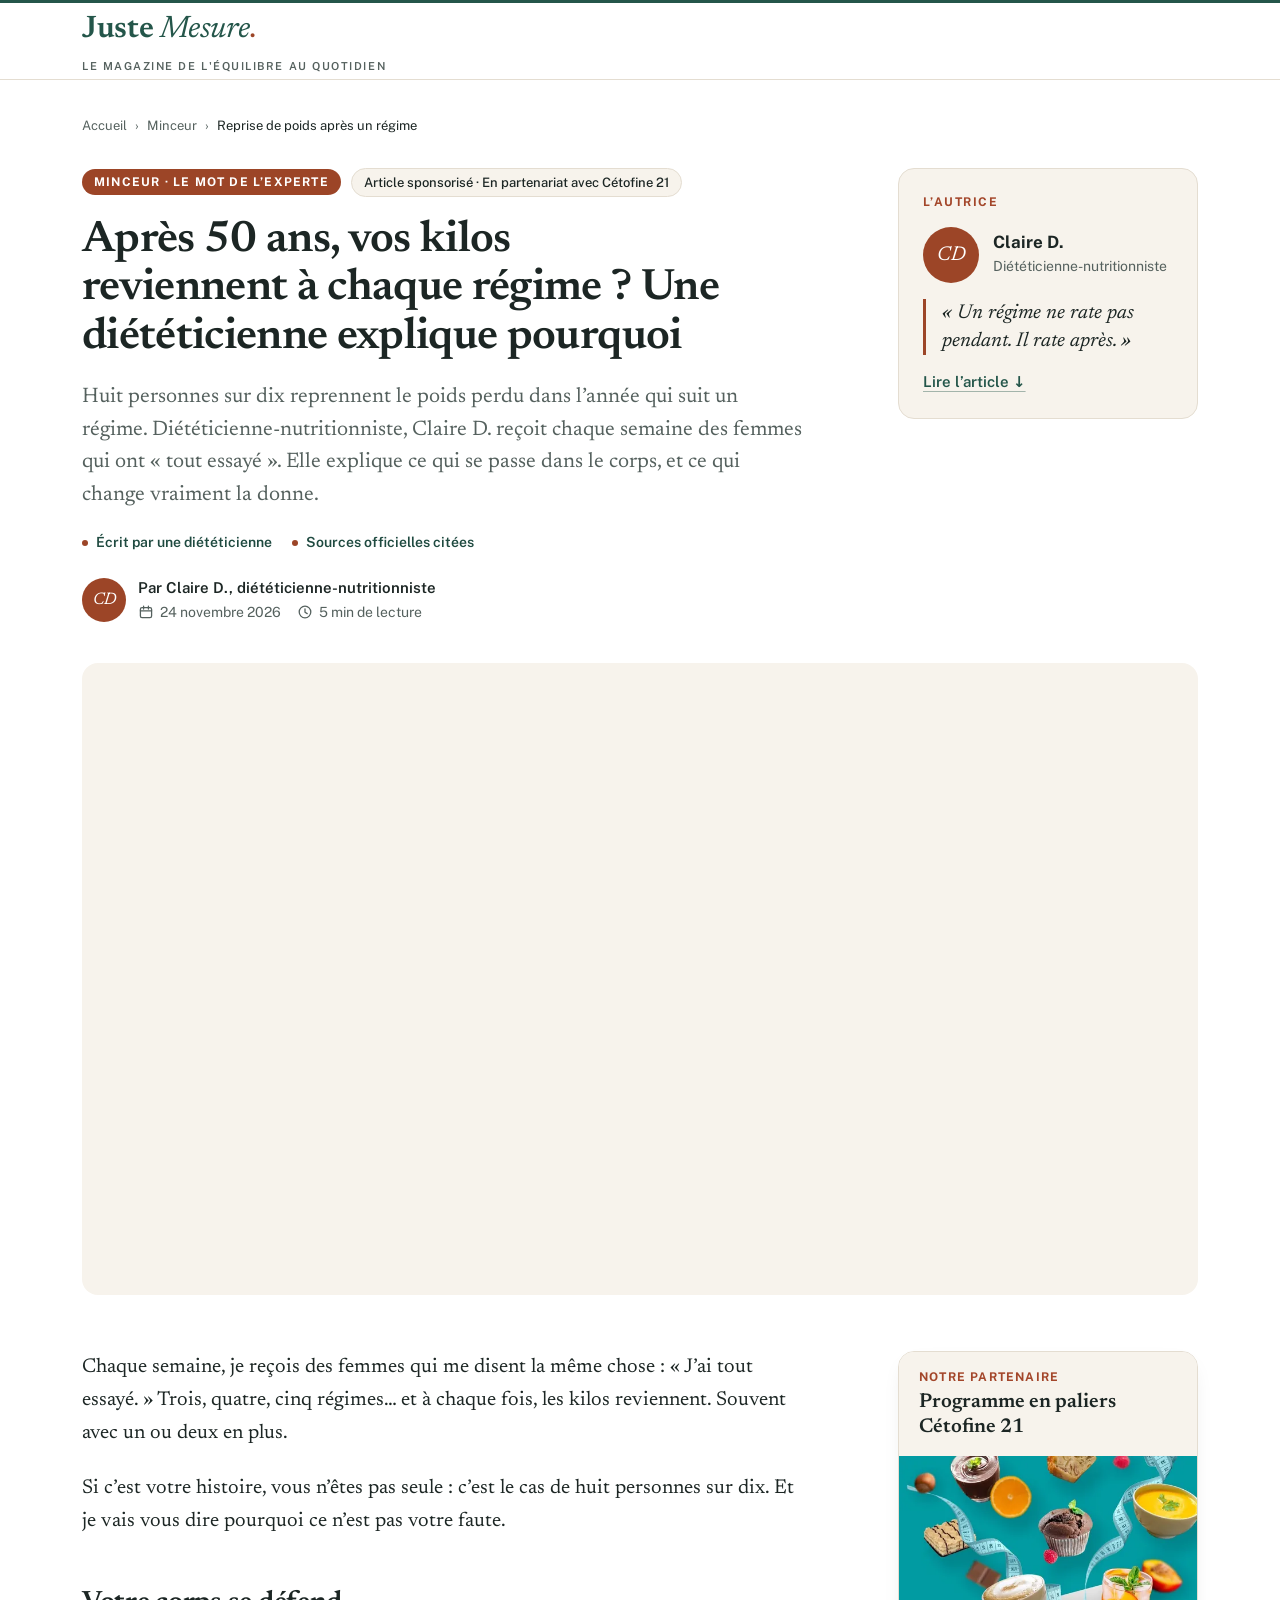
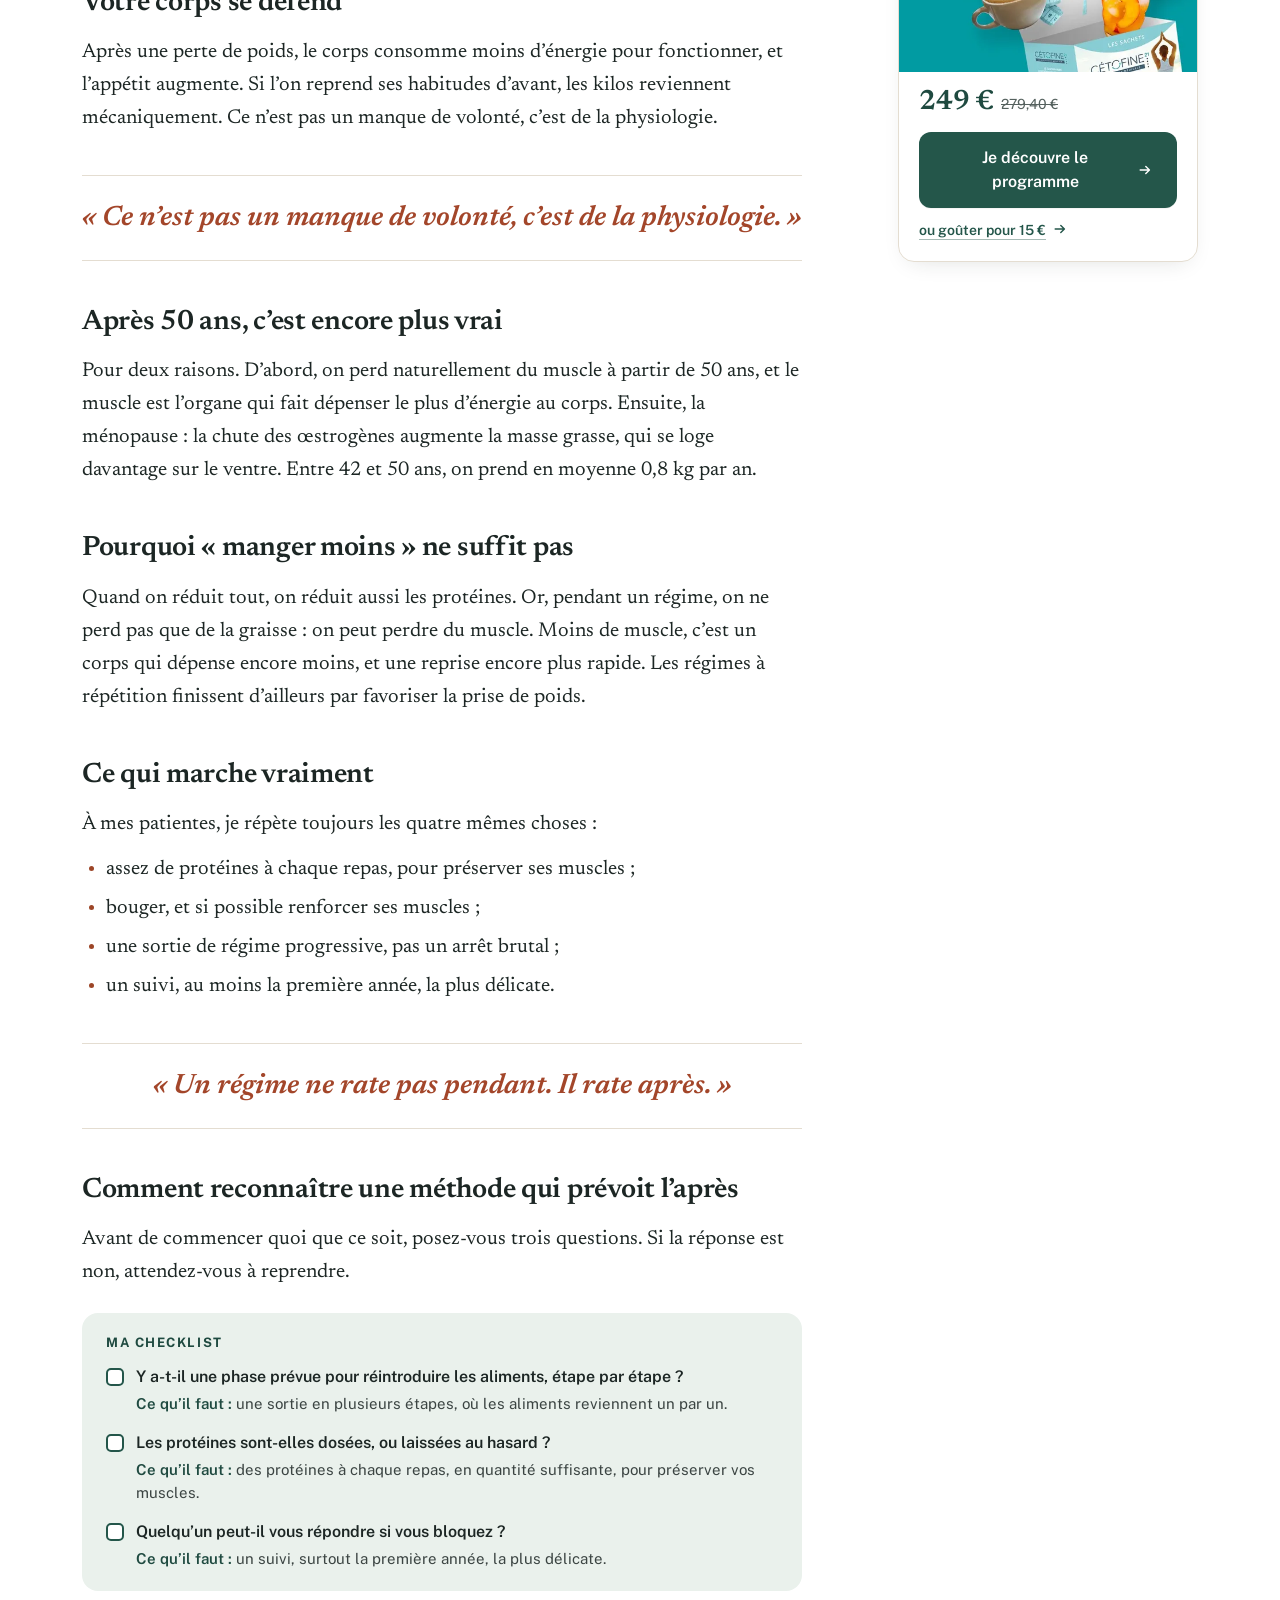
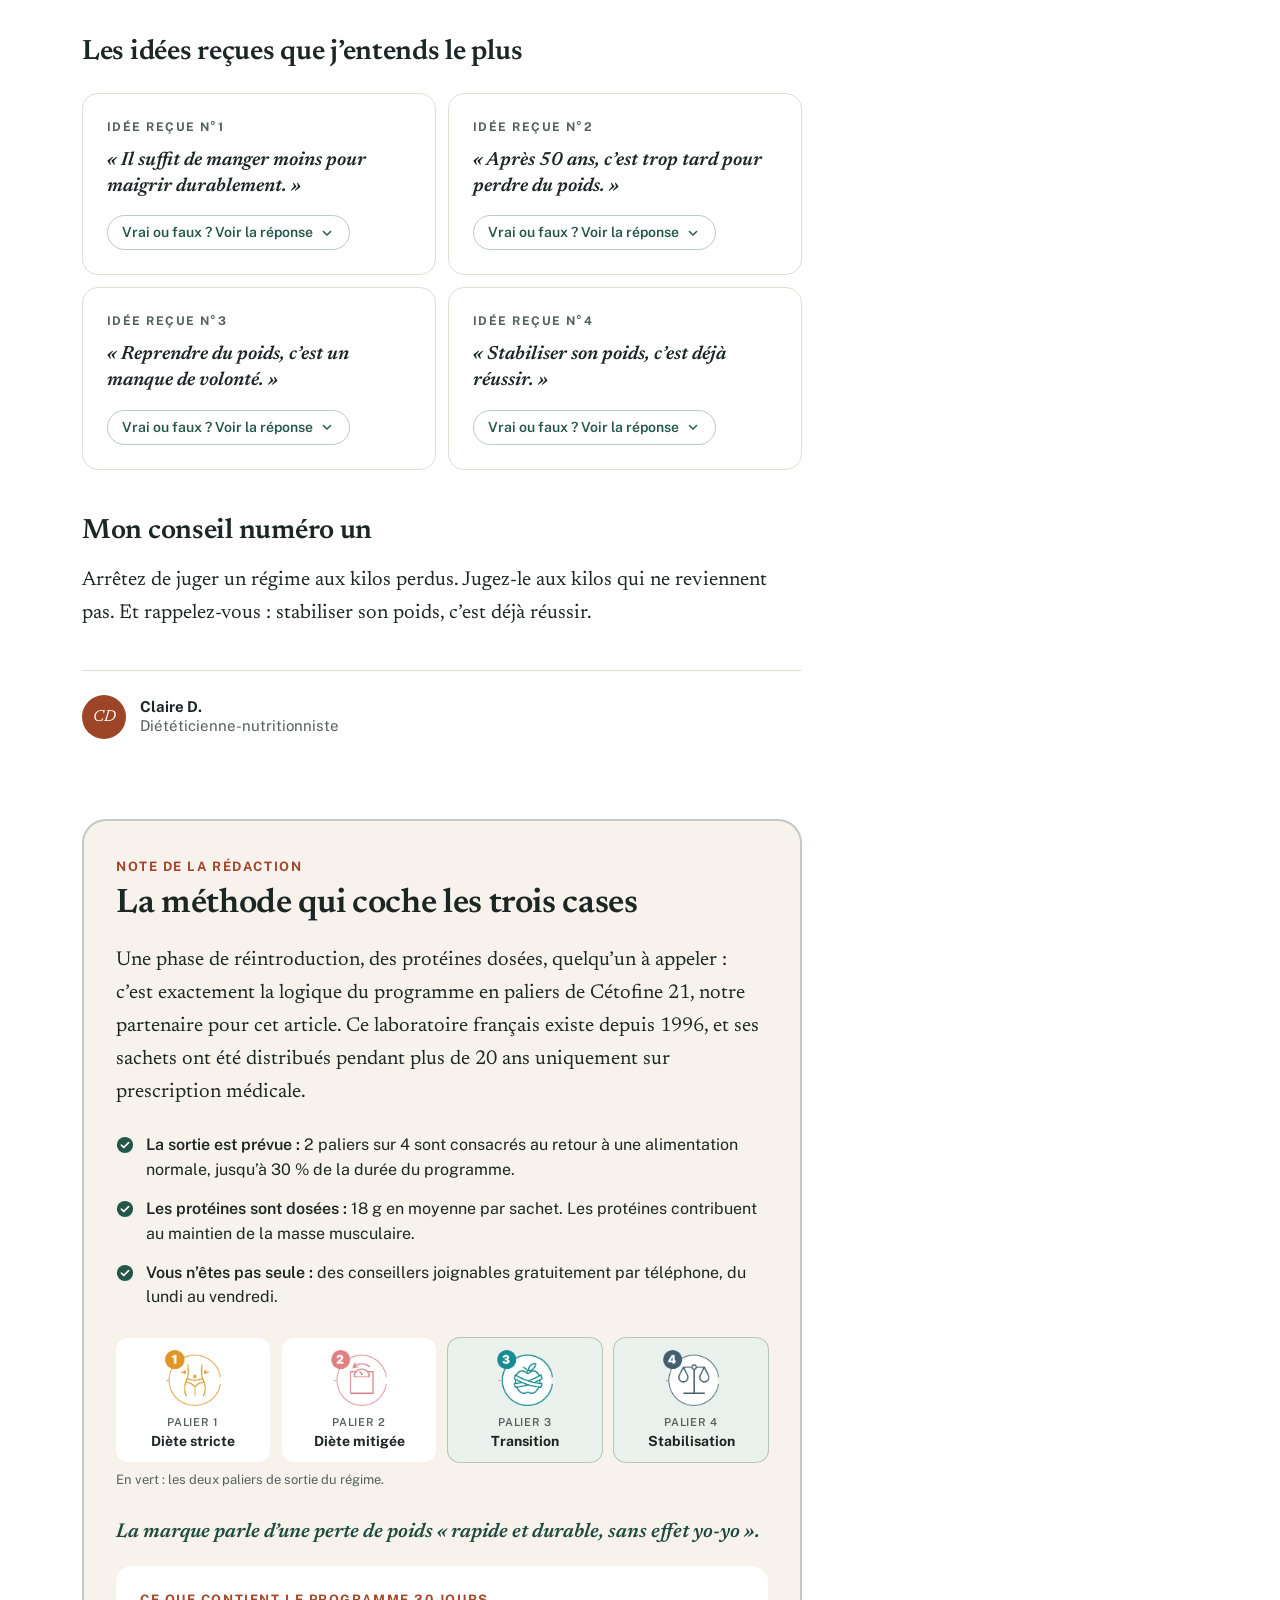
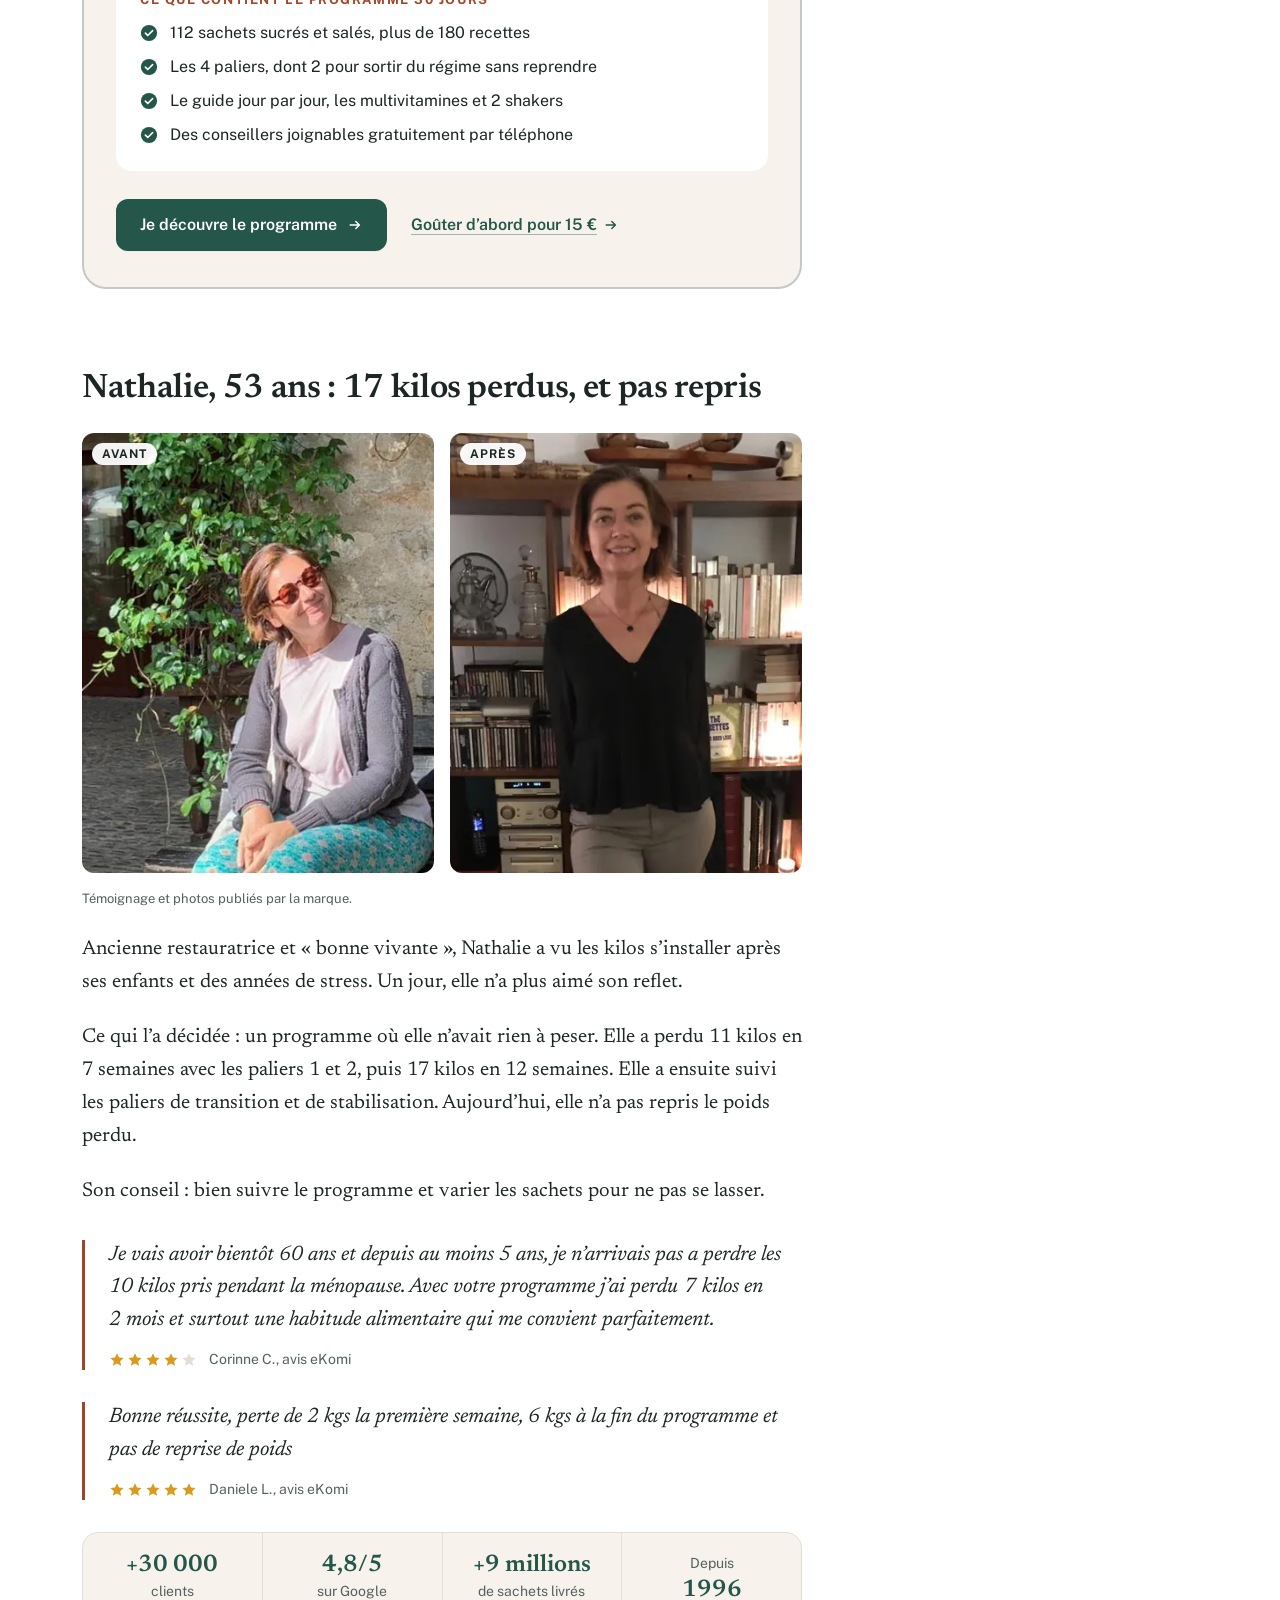
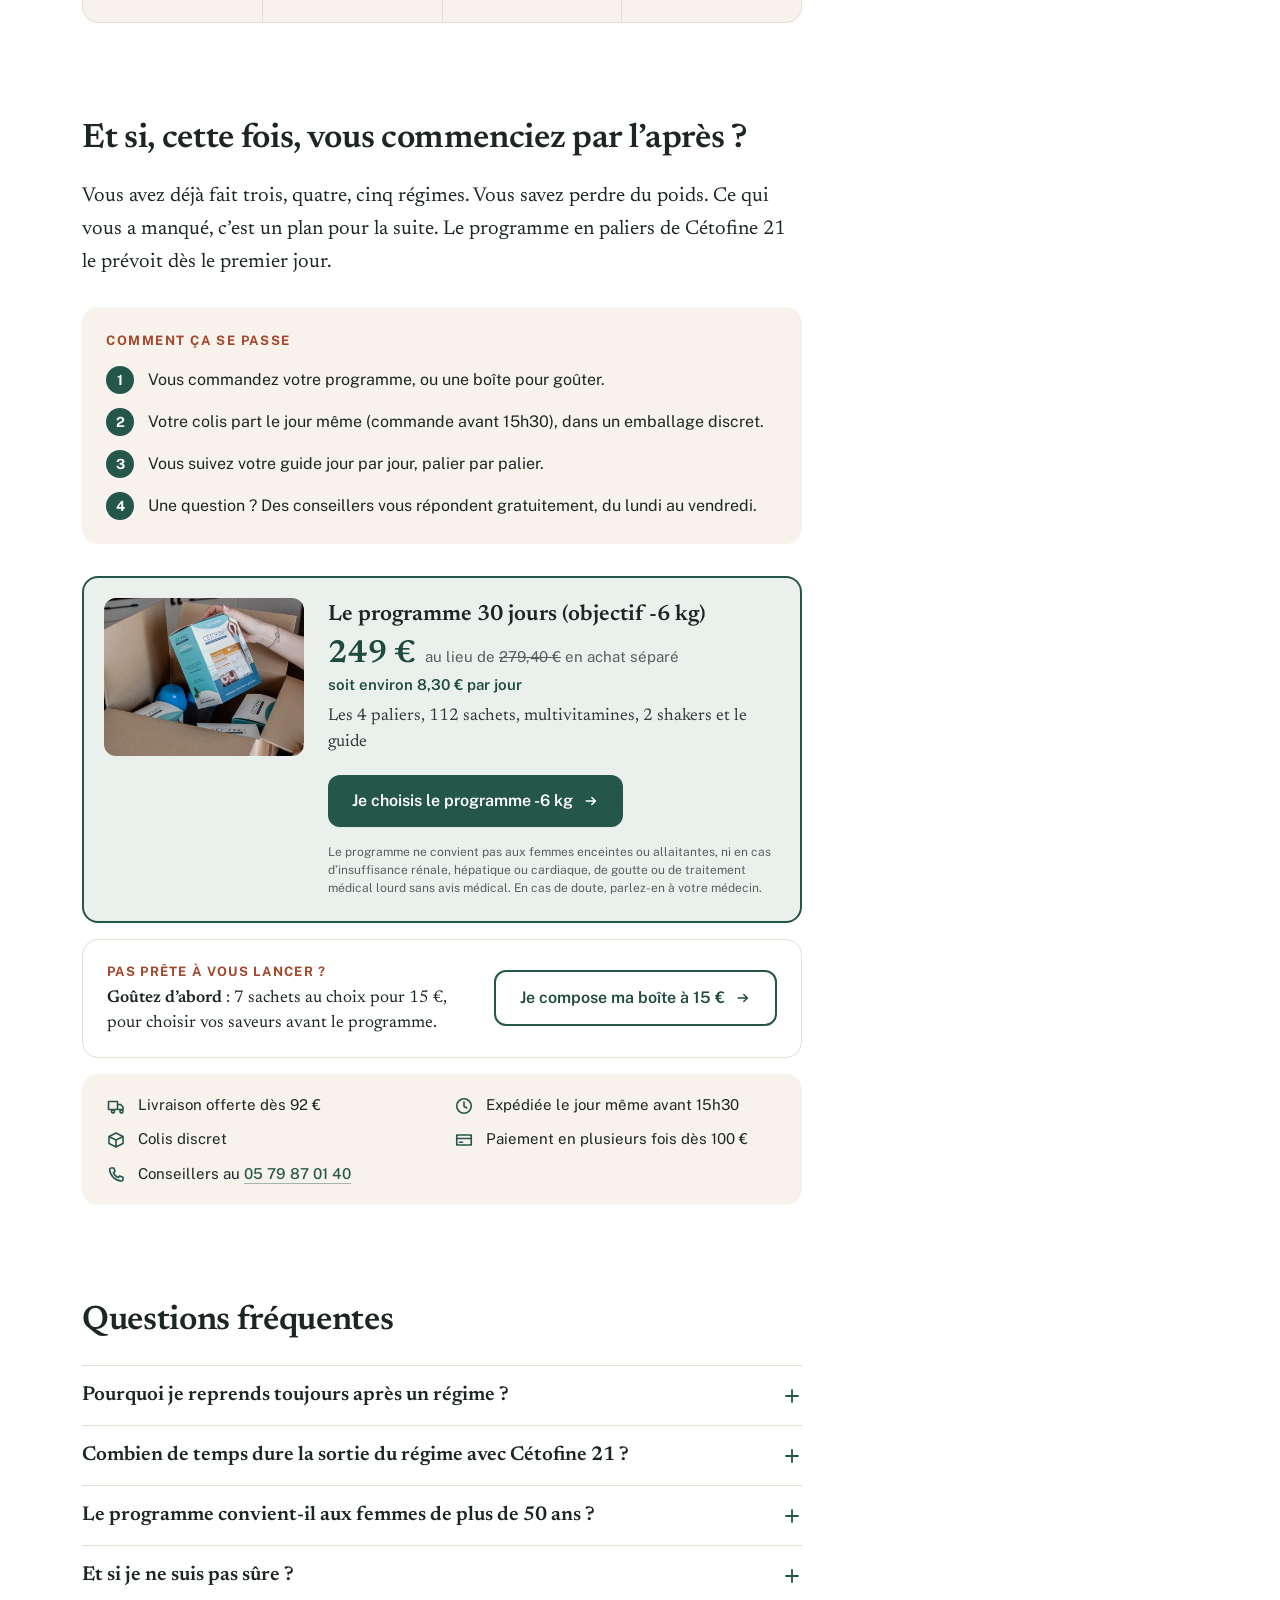
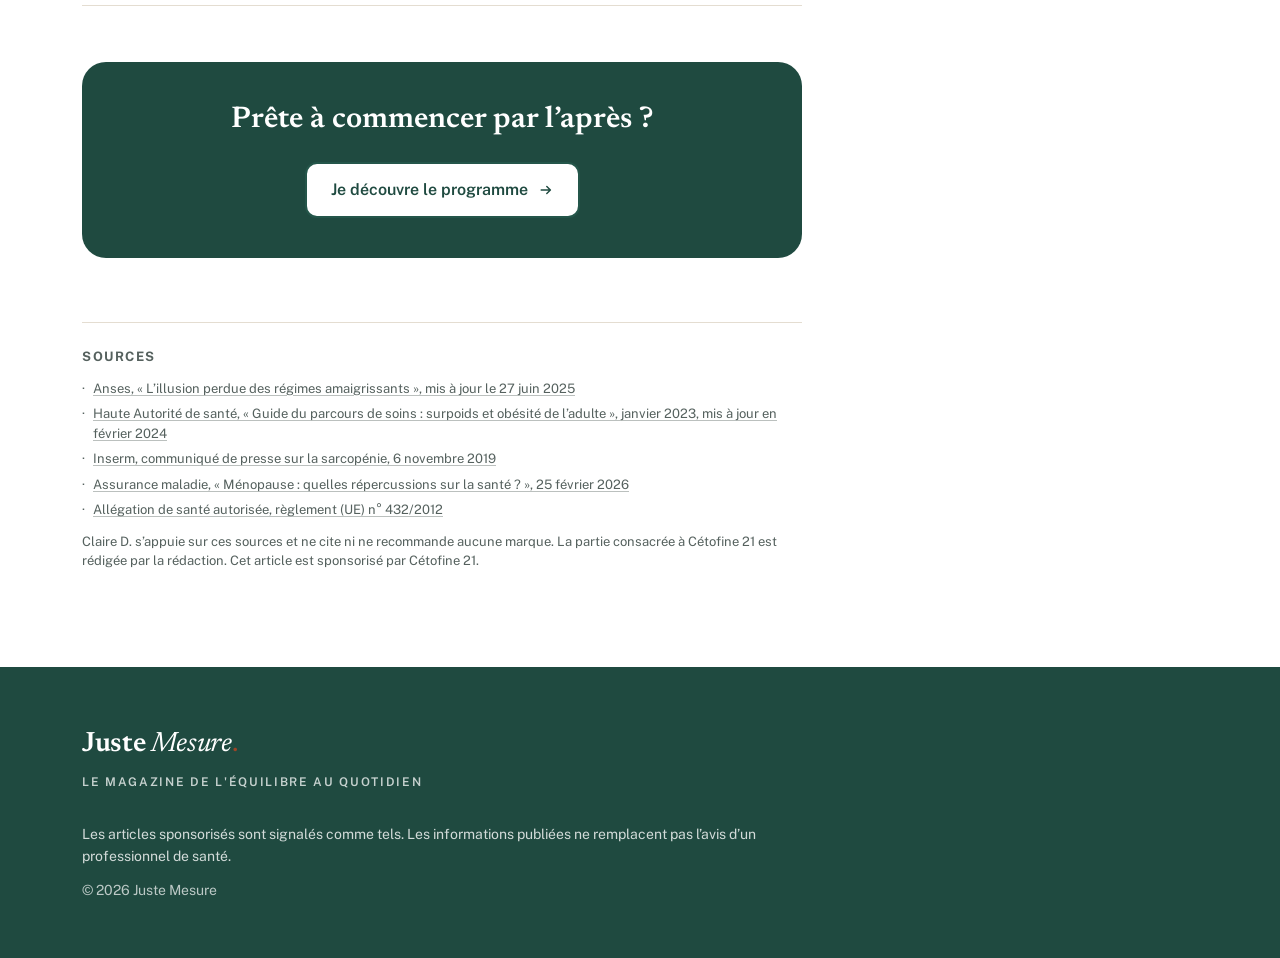
==== commit 7943640c: "feat: reprise-poids, nouvelle fin d'article (conclusion, contenu du programme, dernier bouton) Co-Au" ====
--- a/reprise-poids/index.html
+++ b/reprise-poids/index.html
@@ -44,8 +44,8 @@
       "articleSection": "Minceur"
     }
     </script>
-    <script type="module" crossorigin src="./index-BYOqK9Cy.js"></script>
-    <link rel="stylesheet" crossorigin href="./index-Dexh0JYP.css">
+    <script type="module" crossorigin src="./index-Db3UyecR.js"></script>
+    <link rel="stylesheet" crossorigin href="./index-D_lGcqDy.css">
   </head>
   <body>
     <!-- GTM BODY -->
--- a/reprise-poids/index-D_lGcqDy.css
+++ b/reprise-poids/index-D_lGcqDy.css
@@ -0,0 +1 @@
+@font-face{font-family:Newsreader;font-style:normal;font-display:swap;font-weight:400;src:url(./newsreader-latin-400-normal-BFBkh4jY.woff2) format("woff2"),url(./newsreader-latin-400-normal-gRTjlS2D.woff) format("woff")}@font-face{font-family:Newsreader;font-style:italic;font-display:swap;font-weight:400;src:url(./newsreader-latin-400-italic-CEihAR-f.woff2) format("woff2"),url(./newsreader-latin-400-italic-CNZoH1hn.woff) format("woff")}@font-face{font-family:Newsreader;font-style:normal;font-display:swap;font-weight:600;src:url(./newsreader-latin-600-normal-30OJ_TG_.woff2) format("woff2"),url(./newsreader-latin-600-normal-DUnT2r2g.woff) format("woff")}@font-face{font-family:Newsreader;font-style:italic;font-display:swap;font-weight:600;src:url(./newsreader-latin-600-italic-BXGU4hd9.woff2) format("woff2"),url(./newsreader-latin-600-italic-QBRrDGPr.woff) format("woff")}@font-face{font-family:Public Sans;font-style:normal;font-display:swap;font-weight:400;src:url(./public-sans-latin-400-normal-8Rpg0ruU.woff2) format("woff2"),url(./public-sans-latin-400-normal-SBbinRkI.woff) format("woff")}@font-face{font-family:Public Sans;font-style:normal;font-display:swap;font-weight:500;src:url(./public-sans-latin-500-normal-NlrCPXnF.woff2) format("woff2"),url(./public-sans-latin-500-normal-vCxiVFAq.woff) format("woff")}@font-face{font-family:Public Sans;font-style:normal;font-display:swap;font-weight:600;src:url(./public-sans-latin-600-normal-Fru-LXNs.woff2) format("woff2"),url(./public-sans-latin-600-normal-BR59oU-I.woff) format("woff")}@font-face{font-family:Public Sans;font-style:normal;font-display:swap;font-weight:700;src:url(./public-sans-latin-700-normal-BqJmxWdE.woff2) format("woff2"),url(./public-sans-latin-700-normal-Dm-oTPSL.woff) format("woff")}@layer properties{@supports (((-webkit-hyphens:none)) and (not (margin-trim:block))) or ((-moz-orient:inline) and (not (color:rgb(from red r g b)))){*,:before,:after,::backdrop{--tw-translate-x:0;--tw-translate-y:0;--tw-translate-z:0;--tw-scale-x:1;--tw-scale-y:1;--tw-scale-z:1;--tw-rotate-x:initial;--tw-rotate-y:initial;--tw-rotate-z:initial;--tw-skew-x:initial;--tw-skew-y:initial;--tw-space-y-reverse:0;--tw-divide-y-reverse:0;--tw-border-style:solid;--tw-leading:initial;--tw-font-weight:initial;--tw-tracking:initial;--tw-shadow:0 0 #0000;--tw-shadow-color:initial;--tw-shadow-alpha:100%;--tw-inset-shadow:0 0 #0000;--tw-inset-shadow-color:initial;--tw-inset-shadow-alpha:100%;--tw-ring-color:initial;--tw-ring-shadow:0 0 #0000;--tw-inset-ring-color:initial;--tw-inset-ring-shadow:0 0 #0000;--tw-ring-inset:initial;--tw-ring-offset-width:0px;--tw-ring-offset-color:#fff;--tw-ring-offset-shadow:0 0 #0000;--tw-outline-style:solid;--tw-blur:initial;--tw-brightness:initial;--tw-contrast:initial;--tw-grayscale:initial;--tw-hue-rotate:initial;--tw-invert:initial;--tw-opacity:initial;--tw-saturate:initial;--tw-sepia:initial;--tw-drop-shadow:initial;--tw-drop-shadow-color:initial;--tw-drop-shadow-alpha:100%;--tw-drop-shadow-size:initial;--tw-backdrop-blur:initial;--tw-backdrop-brightness:initial;--tw-backdrop-contrast:initial;--tw-backdrop-grayscale:initial;--tw-backdrop-hue-rotate:initial;--tw-backdrop-invert:initial;--tw-backdrop-opacity:initial;--tw-backdrop-saturate:initial;--tw-backdrop-sepia:initial;--tw-duration:initial}}}@layer theme{:root,:host{--font-sans:"Public Sans", system-ui, -apple-system, "Segoe UI", sans-serif;--font-serif:"Newsreader", Georgia, "Times New Roman", serif;--font-mono:ui-monospace, SFMono-Regular, Menlo, Monaco, Consolas, "Liberation Mono", "Courier New", monospace;--color-white:#fff;--spacing:.25rem;--font-weight-normal:400;--font-weight-medium:500;--font-weight-semibold:600;--font-weight-bold:700;--leading-tight:1.25;--radius-sm:.25rem;--radius-xl:.75rem;--radius-2xl:1rem;--radius-3xl:1.5rem;--default-transition-duration:.15s;--default-transition-timing-function:cubic-bezier(.4, 0, .2, 1);--default-font-family:var(--font-sans);--default-mono-font-family:var(--font-mono);--color-ink:#1c2624;--color-muted:#55615e;--color-paper:#f7f3ec;--color-line:#e4ddd1;--color-forest:#24564a;--color-forest-deep:#1f4a40;--color-sage:#eaf1ec;--color-clay:#9c4527;--color-clay-ink:#a3462a;--color-clay-soft:#fbeee6;--color-star:#d99a1e}}@layer base{*,:after,:before,::backdrop{box-sizing:border-box;border:0 solid;margin:0;padding:0}::file-selector-button{box-sizing:border-box;border:0 solid;margin:0;padding:0}html,:host{-webkit-text-size-adjust:100%;tab-size:4;line-height:1.5;font-family:var(--default-font-family,-apple-system, BlinkMacSystemFont, "Segoe UI", Roboto, "Helvetica Neue", "Noto Sans", Arial, sans-serif, "Apple Color Emoji", "Segoe UI Emoji", "Segoe UI Symbol", "Noto Color Emoji");font-feature-settings:var(--default-font-feature-settings,normal);font-variation-settings:var(--default-font-variation-settings,normal);-webkit-tap-highlight-color:transparent}hr{height:0;color:inherit;border-top-width:1px}abbr:where([title]){-webkit-text-decoration:underline dotted;text-decoration:underline dotted}h1,h2,h3,h4,h5,h6{font-size:inherit;font-weight:inherit}a{color:inherit;-webkit-text-decoration:inherit;text-decoration:inherit}b,strong{font-weight:bolder}code,kbd,samp,pre{font-family:var(--default-mono-font-family,ui-monospace, SFMono-Regular, Menlo, Monaco, Consolas, "Liberation Mono", "Courier New", monospace);font-feature-settings:var(--default-mono-font-feature-settings,normal);font-variation-settings:var(--default-mono-font-variation-settings,normal);font-size:1em}small{font-size:80%}sub,sup{vertical-align:baseline;font-size:75%;line-height:0;position:relative}sub{bottom:-.25em}sup{top:-.5em}table{text-indent:0;border-color:inherit;border-collapse:collapse}:-moz-focusring:where(:not(iframe)){outline:auto}progress{vertical-align:baseline}summary{display:list-item}ol,ul,menu{list-style:none}img,svg,video,canvas,audio,iframe,embed,object{vertical-align:middle;display:block}img,video{max-width:100%;height:auto}button,input,select,optgroup,textarea{font:inherit;font-feature-settings:inherit;font-variation-settings:inherit;letter-spacing:inherit;color:inherit;opacity:1;background-color:#0000;border-radius:0}::file-selector-button{font:inherit;font-feature-settings:inherit;font-variation-settings:inherit;letter-spacing:inherit;color:inherit;opacity:1;background-color:#0000;border-radius:0}:where(select:is([multiple],[size])) optgroup{font-weight:bolder}:where(select:is([multiple],[size])) optgroup option{padding-inline-start:20px}::file-selector-button{margin-inline-end:4px}::placeholder{opacity:1}@supports (not ((-webkit-appearance:-apple-pay-button))) or (contain-intrinsic-size:1px){::placeholder{color:currentColor}@supports (color:color-mix(in lab,red,red)){::placeholder{color:color-mix(in oklab,currentcolor 50%,transparent)}}}textarea{resize:vertical}::-webkit-search-decoration{-webkit-appearance:none}::-webkit-date-and-time-value{min-height:1lh;text-align:inherit}::-webkit-datetime-edit{display:inline-flex}::-webkit-datetime-edit-fields-wrapper{padding:0}::-webkit-datetime-edit{padding-block:0}::-webkit-datetime-edit-year-field{padding-block:0}::-webkit-datetime-edit-month-field{padding-block:0}::-webkit-datetime-edit-day-field{padding-block:0}::-webkit-datetime-edit-hour-field{padding-block:0}::-webkit-datetime-edit-minute-field{padding-block:0}::-webkit-datetime-edit-second-field{padding-block:0}::-webkit-datetime-edit-millisecond-field{padding-block:0}::-webkit-datetime-edit-meridiem-field{padding-block:0}::-webkit-calendar-picker-indicator{line-height:1}:-moz-ui-invalid{box-shadow:none}button,input:where([type=button],[type=reset],[type=submit]){appearance:button}::file-selector-button{appearance:button}::-webkit-inner-spin-button{height:auto}::-webkit-outer-spin-button{height:auto}[hidden]:where(:not([hidden=until-found])){display:none!important}html{-webkit-font-smoothing:antialiased;-moz-osx-font-smoothing:grayscale;scroll-behavior:smooth}body{font-family:var(--font-sans);color:var(--color-ink);background-color:#fff;overflow-x:hidden}::selection{background-color:var(--color-clay-soft);color:var(--color-ink)}section[id]{scroll-margin-top:88px}:focus-visible{outline:2px solid var(--color-forest);outline-offset:3px}}@layer components{.prose-article{font-family:var(--font-serif);color:var(--color-ink);font-size:1.1875rem;line-height:1.65}.prose-article>*+p{margin-top:1.1em}@media(min-width:64rem){.prose-article{font-size:1.25rem}}}@layer utilities{.pointer-events-none{pointer-events:none}.collapse{visibility:collapse}.invisible{visibility:hidden}.visible{visibility:visible}.absolute{position:absolute}.fixed{position:fixed}.relative{position:relative}.static{position:static}.sticky{position:sticky}.inset-x-0{inset-inline:0}.top-0{top:0}.top-2\.5{top:calc(var(--spacing) * 2.5)}.top-\[104px\]{top:104px}.-bottom-px{bottom:-1px}.bottom-0{bottom:0}.left-2\.5{left:calc(var(--spacing) * 2.5)}.z-40{z-index:40}.z-50{z-index:50}.order-1{order:1}.order-2{order:2}.order-3{order:3}.order-4{order:4}.order-5{order:5}.order-6{order:6}.order-7{order:7}.col-span-2{grid-column:span 2/span 2}.container{width:100%}@media(min-width:40rem){.container{max-width:40rem}}@media(min-width:48rem){.container{max-width:48rem}}@media(min-width:64rem){.container{max-width:64rem}}@media(min-width:80rem){.container{max-width:80rem}}@media(min-width:96rem){.container{max-width:96rem}}.-mx-1{margin-inline:calc(var(--spacing) * -1)}.-mx-5{margin-inline:calc(var(--spacing) * -5)}.mx-auto{margin-inline:auto}.my-8{margin-block:calc(var(--spacing) * 8)}.my-10{margin-block:calc(var(--spacing) * 10)}.mt-0\.5{margin-top:calc(var(--spacing) * .5)}.mt-1{margin-top:var(--spacing)}.mt-2{margin-top:calc(var(--spacing) * 2)}.mt-2\.5{margin-top:calc(var(--spacing) * 2.5)}.mt-3{margin-top:calc(var(--spacing) * 3)}.mt-3\.5{margin-top:calc(var(--spacing) * 3.5)}.mt-4{margin-top:calc(var(--spacing) * 4)}.mt-5{margin-top:calc(var(--spacing) * 5)}.mt-6{margin-top:calc(var(--spacing) * 6)}.mt-7{margin-top:calc(var(--spacing) * 7)}.mt-8{margin-top:calc(var(--spacing) * 8)}.mt-10{margin-top:calc(var(--spacing) * 10)}.mt-14{margin-top:calc(var(--spacing) * 14)}.mt-16{margin-top:calc(var(--spacing) * 16)}.mt-20{margin-top:calc(var(--spacing) * 20)}.mt-\[3px\]{margin-top:3px}.mb-1{margin-bottom:var(--spacing)}.mb-11{margin-bottom:calc(var(--spacing) * 11)}.ml-1\.5{margin-left:calc(var(--spacing) * 1.5)}.ml-\[0\.08em\]{margin-left:.08em}.block{display:block}.contents{display:contents}.flex{display:flex}.grid{display:grid}.hidden{display:none}.inline{display:inline}.inline-block{display:inline-block}.inline-flex{display:inline-flex}.aspect-\[4\/5\]{aspect-ratio:4/5}.aspect-\[600\/475\]{aspect-ratio:600/475}.h-1\.5{height:calc(var(--spacing) * 1.5)}.h-4{height:calc(var(--spacing) * 4)}.h-5{height:calc(var(--spacing) * 5)}.h-7{height:calc(var(--spacing) * 7)}.h-11{height:calc(var(--spacing) * 11)}.h-14{height:calc(var(--spacing) * 14)}.h-\[2px\]{height:2px}.h-\[3px\]{height:3px}.h-\[18px\]{height:18px}.h-\[60px\]{height:60px}.h-auto{height:auto}.h-full{height:100%}.min-h-\[46px\]{min-height:46px}.min-h-\[52px\]{min-height:52px}.min-h-\[56px\]{min-height:56px}.w-1\.5{width:calc(var(--spacing) * 1.5)}.w-4{width:calc(var(--spacing) * 4)}.w-5{width:calc(var(--spacing) * 5)}.w-7{width:calc(var(--spacing) * 7)}.w-11{width:calc(var(--spacing) * 11)}.w-14{width:calc(var(--spacing) * 14)}.w-\[18px\]{width:18px}.w-auto{width:auto}.w-full{width:100%}.max-w-\[640px\]{max-width:640px}.max-w-\[720px\]{max-width:720px}.max-w-\[1180px\]{max-width:1180px}.min-w-0{min-width:0}.shrink-0{flex-shrink:0}.origin-left{transform-origin:0}.translate-y-0{--tw-translate-y:0px;translate:var(--tw-translate-x) var(--tw-translate-y)}.translate-y-full{--tw-translate-y:100%;translate:var(--tw-translate-x) var(--tw-translate-y)}.scale-x-0{--tw-scale-x:0%;scale:var(--tw-scale-x) var(--tw-scale-y)}.transform{transform:var(--tw-rotate-x, ) var(--tw-rotate-y, ) var(--tw-rotate-z, ) var(--tw-skew-x, ) var(--tw-skew-y, )}.cursor-pointer{cursor:pointer}.resize{resize:both}.scroll-mt-24{scroll-margin-top:calc(var(--spacing) * 24)}.list-disc{list-style-type:disc}.list-none{list-style-type:none}.grid-cols-2{grid-template-columns:repeat(2,minmax(0,1fr))}.grid-cols-4{grid-template-columns:repeat(4,minmax(0,1fr))}.flex-col{flex-direction:column}.flex-col-reverse{flex-direction:column-reverse}.flex-wrap{flex-wrap:wrap}.items-baseline{align-items:baseline}.items-center{align-items:center}.items-start{align-items:flex-start}.justify-between{justify-content:space-between}.justify-center{justify-content:center}.gap-0\.5{gap:calc(var(--spacing) * .5)}.gap-1{gap:var(--spacing)}.gap-1\.5{gap:calc(var(--spacing) * 1.5)}.gap-2{gap:calc(var(--spacing) * 2)}.gap-2\.5{gap:calc(var(--spacing) * 2.5)}.gap-3{gap:calc(var(--spacing) * 3)}.gap-3\.5{gap:calc(var(--spacing) * 3.5)}.gap-4{gap:calc(var(--spacing) * 4)}.gap-6{gap:calc(var(--spacing) * 6)}.gap-px{gap:1px}:where(.space-y-1\.5>:not(:last-child)){--tw-space-y-reverse:0;margin-block-start:calc(calc(var(--spacing) * 1.5) * var(--tw-space-y-reverse));margin-block-end:calc(calc(var(--spacing) * 1.5) * calc(1 - var(--tw-space-y-reverse)))}:where(.space-y-2\.5>:not(:last-child)){--tw-space-y-reverse:0;margin-block-start:calc(calc(var(--spacing) * 2.5) * var(--tw-space-y-reverse));margin-block-end:calc(calc(var(--spacing) * 2.5) * calc(1 - var(--tw-space-y-reverse)))}:where(.space-y-3\.5>:not(:last-child)){--tw-space-y-reverse:0;margin-block-start:calc(calc(var(--spacing) * 3.5) * var(--tw-space-y-reverse));margin-block-end:calc(calc(var(--spacing) * 3.5) * calc(1 - var(--tw-space-y-reverse)))}:where(.space-y-4>:not(:last-child)){--tw-space-y-reverse:0;margin-block-start:calc(calc(var(--spacing) * 4) * var(--tw-space-y-reverse));margin-block-end:calc(calc(var(--spacing) * 4) * calc(1 - var(--tw-space-y-reverse)))}:where(.space-y-11>:not(:last-child)){--tw-space-y-reverse:0;margin-block-start:calc(calc(var(--spacing) * 11) * var(--tw-space-y-reverse));margin-block-end:calc(calc(var(--spacing) * 11) * calc(1 - var(--tw-space-y-reverse)))}.gap-x-2{column-gap:calc(var(--spacing) * 2)}.gap-x-2\.5{column-gap:calc(var(--spacing) * 2.5)}.gap-x-3{column-gap:calc(var(--spacing) * 3)}.gap-x-5{column-gap:calc(var(--spacing) * 5)}.gap-x-6{column-gap:calc(var(--spacing) * 6)}.gap-y-1{row-gap:var(--spacing)}.gap-y-2{row-gap:calc(var(--spacing) * 2)}.gap-y-3{row-gap:calc(var(--spacing) * 3)}:where(.divide-y>:not(:last-child)){--tw-divide-y-reverse:0;border-bottom-style:var(--tw-border-style);border-top-style:var(--tw-border-style);border-top-width:calc(1px * var(--tw-divide-y-reverse));border-bottom-width:calc(1px * calc(1 - var(--tw-divide-y-reverse)))}:where(.divide-line>:not(:last-child)){border-color:var(--color-line)}.self-start{align-self:flex-start}.truncate{text-overflow:ellipsis;white-space:nowrap;overflow:hidden}.overflow-hidden{overflow:hidden}.rounded-2xl{border-radius:var(--radius-2xl)}.rounded-3xl{border-radius:var(--radius-3xl)}.rounded-\[5px\]{border-radius:5px}.rounded-full{border-radius:2147483647px}.rounded-sm{border-radius:var(--radius-sm)}.rounded-xl{border-radius:var(--radius-xl)}.rounded-r-xl{border-top-right-radius:var(--radius-xl);border-bottom-right-radius:var(--radius-xl)}.border{border-style:var(--tw-border-style);border-width:1px}.border-2{border-style:var(--tw-border-style);border-width:2px}.border-y{border-block-style:var(--tw-border-style);border-block-width:1px}.border-t{border-top-style:var(--tw-border-style);border-top-width:1px}.border-b{border-bottom-style:var(--tw-border-style);border-bottom-width:1px}.border-l-4{border-left-style:var(--tw-border-style);border-left-width:4px}.border-l-\[3px\]{border-left-style:var(--tw-border-style);border-left-width:3px}.border-clay{border-color:var(--color-clay)}.border-forest{border-color:var(--color-forest)}.border-forest\/25{border-color:#24564a40}@supports (color:color-mix(in lab,red,red)){.border-forest\/25{border-color:color-mix(in oklab,var(--color-forest) 25%,transparent)}}.border-forest\/30{border-color:#24564a4d}@supports (color:color-mix(in lab,red,red)){.border-forest\/30{border-color:color-mix(in oklab,var(--color-forest) 30%,transparent)}}.border-line{border-color:var(--color-line)}.bg-clay{background-color:var(--color-clay)}.bg-forest{background-color:var(--color-forest)}.bg-forest-deep{background-color:var(--color-forest-deep)}.bg-line{background-color:var(--color-line)}.bg-paper{background-color:var(--color-paper)}.bg-sage{background-color:var(--color-sage)}.bg-white{background-color:var(--color-white)}.bg-white\/95{background-color:#fffffff2}@supports (color:color-mix(in lab,red,red)){.bg-white\/95{background-color:color-mix(in oklab,var(--color-white) 95%,transparent)}}.bg-white\/97{background-color:#fffffff7}@supports (color:color-mix(in lab,red,red)){.bg-white\/97{background-color:color-mix(in oklab,var(--color-white) 97%,transparent)}}.fill-forest{fill:var(--color-forest)}.object-cover{object-fit:cover}.object-top{object-position:top}.p-4{padding:calc(var(--spacing) * 4)}.p-5{padding:calc(var(--spacing) * 5)}.px-1{padding-inline:var(--spacing)}.px-2\.5{padding-inline:calc(var(--spacing) * 2.5)}.px-3{padding-inline:calc(var(--spacing) * 3)}.px-3\.5{padding-inline:calc(var(--spacing) * 3.5)}.px-4{padding-inline:calc(var(--spacing) * 4)}.px-5{padding-inline:calc(var(--spacing) * 5)}.px-6{padding-inline:calc(var(--spacing) * 6)}.py-0\.5{padding-block:calc(var(--spacing) * .5)}.py-1{padding-block:var(--spacing)}.py-1\.5{padding-block:calc(var(--spacing) * 1.5)}.py-2\.5{padding-block:calc(var(--spacing) * 2.5)}.py-3{padding-block:calc(var(--spacing) * 3)}.py-3\.5{padding-block:calc(var(--spacing) * 3.5)}.py-4{padding-block:calc(var(--spacing) * 4)}.py-5{padding-block:calc(var(--spacing) * 5)}.py-6{padding-block:calc(var(--spacing) * 6)}.py-7{padding-block:calc(var(--spacing) * 7)}.py-8{padding-block:calc(var(--spacing) * 8)}.py-12{padding-block:calc(var(--spacing) * 12)}.pt-0\.5{padding-top:calc(var(--spacing) * .5)}.pt-3{padding-top:calc(var(--spacing) * 3)}.pt-4{padding-top:calc(var(--spacing) * 4)}.pt-5{padding-top:calc(var(--spacing) * 5)}.pt-6{padding-top:calc(var(--spacing) * 6)}.pr-9{padding-right:calc(var(--spacing) * 9)}.pb-5{padding-bottom:calc(var(--spacing) * 5)}.pb-20{padding-bottom:calc(var(--spacing) * 20)}.pb-\[calc\(0\.75rem\+env\(safe-area-inset-bottom\)\)\]{padding-bottom:calc(.75rem + env(safe-area-inset-bottom))}.pl-4{padding-left:calc(var(--spacing) * 4)}.pl-5{padding-left:calc(var(--spacing) * 5)}.pl-6{padding-left:calc(var(--spacing) * 6)}.text-center{text-align:center}.align-\[-0\.15em\]{vertical-align:-.15em}.font-sans{font-family:var(--font-sans)}.font-serif{font-family:var(--font-serif)}.\!text-\[1\.0625rem\]{font-size:1.0625rem!important}.text-\[0\.62em\]{font-size:.62em}.text-\[0\.75rem\]{font-size:.75rem}.text-\[0\.875rem\]{font-size:.875rem}.text-\[0\.6875rem\]{font-size:.6875rem}.text-\[0\.8125rem\]{font-size:.8125rem}.text-\[0\.9375rem\]{font-size:.9375rem}.text-\[1\.05rem\]{font-size:1.05rem}.text-\[1\.5rem\]{font-size:1.5rem}.text-\[1\.6rem\]{font-size:1.6rem}.text-\[1\.25rem\]{font-size:1.25rem}.text-\[1\.75rem\]{font-size:1.75rem}.text-\[1\.125rem\]{font-size:1.125rem}.text-\[1\.375rem\]{font-size:1.375rem}.text-\[1\.0625rem\]{font-size:1.0625rem}.text-\[1\.625rem\]{font-size:1.625rem}.text-\[1\.1875rem\]{font-size:1.1875rem}.text-\[1\.6875rem\]{font-size:1.6875rem}.text-\[1rem\]{font-size:1rem}.text-\[2rem\]{font-size:2rem}.leading-\[1\.2\]{--tw-leading:1.2;line-height:1.2}.leading-\[1\.3\]{--tw-leading:1.3;line-height:1.3}.leading-\[1\.4\]{--tw-leading:1.4;line-height:1.4}.leading-\[1\.5\]{--tw-leading:1.5;line-height:1.5}.leading-\[1\.6\]{--tw-leading:1.6;line-height:1.6}.leading-\[1\.14\]{--tw-leading:1.14;line-height:1.14}.leading-\[1\.18\]{--tw-leading:1.18;line-height:1.18}.leading-\[1\.22\]{--tw-leading:1.22;line-height:1.22}.leading-\[1\.25\]{--tw-leading:1.25;line-height:1.25}.leading-\[1\.35\]{--tw-leading:1.35;line-height:1.35}.leading-\[1\.55\]{--tw-leading:1.55;line-height:1.55}.leading-none{--tw-leading:1;line-height:1}.leading-tight{--tw-leading:var(--leading-tight);line-height:var(--leading-tight)}.font-bold{--tw-font-weight:var(--font-weight-bold);font-weight:var(--font-weight-bold)}.font-medium{--tw-font-weight:var(--font-weight-medium);font-weight:var(--font-weight-medium)}.font-normal{--tw-font-weight:var(--font-weight-normal);font-weight:var(--font-weight-normal)}.font-semibold{--tw-font-weight:var(--font-weight-semibold);font-weight:var(--font-weight-semibold)}.tracking-\[-0\.01em\]{--tw-tracking:-.01em;letter-spacing:-.01em}.tracking-\[-0\.015em\]{--tw-tracking:-.015em;letter-spacing:-.015em}.tracking-\[0\.1em\]{--tw-tracking:.1em;letter-spacing:.1em}.tracking-\[0\.06em\]{--tw-tracking:.06em;letter-spacing:.06em}.tracking-\[0\.08em\]{--tw-tracking:.08em;letter-spacing:.08em}.tracking-\[0\.12em\]{--tw-tracking:.12em;letter-spacing:.12em}.tracking-\[0\.14em\]{--tw-tracking:.14em;letter-spacing:.14em}.text-balance{text-wrap:balance}.text-pretty{text-wrap:pretty}.whitespace-nowrap{white-space:nowrap}.text-clay{color:var(--color-clay)}.text-clay-ink{color:var(--color-clay-ink)}.text-forest{color:var(--color-forest)}.text-forest-deep{color:var(--color-forest-deep)}.text-ink{color:var(--color-ink)}.text-ink\/85{color:#1c2624d9}@supports (color:color-mix(in lab,red,red)){.text-ink\/85{color:color-mix(in oklab,var(--color-ink) 85%,transparent)}}.text-ink\/90{color:#1c2624e6}@supports (color:color-mix(in lab,red,red)){.text-ink\/90{color:color-mix(in oklab,var(--color-ink) 90%,transparent)}}.text-line{color:var(--color-line)}.text-muted{color:var(--color-muted)}.text-star{color:var(--color-star)}.text-white{color:var(--color-white)}.text-white\/70{color:#ffffffb3}@supports (color:color-mix(in lab,red,red)){.text-white\/70{color:color-mix(in oklab,var(--color-white) 70%,transparent)}}.text-white\/75{color:#ffffffbf}@supports (color:color-mix(in lab,red,red)){.text-white\/75{color:color-mix(in oklab,var(--color-white) 75%,transparent)}}.text-white\/80{color:#fffc}@supports (color:color-mix(in lab,red,red)){.text-white\/80{color:color-mix(in oklab,var(--color-white) 80%,transparent)}}.uppercase{text-transform:uppercase}.italic{font-style:italic}.no-underline{text-decoration-line:none}.underline{text-decoration-line:underline}.decoration-forest\/40{text-decoration-color:#24564a66}@supports (color:color-mix(in lab,red,red)){.decoration-forest\/40{-webkit-text-decoration-color:color-mix(in oklab,var(--color-forest) 40%,transparent);text-decoration-color:color-mix(in oklab,var(--color-forest) 40%,transparent)}}.decoration-muted\/40{text-decoration-color:#55615e66}@supports (color:color-mix(in lab,red,red)){.decoration-muted\/40{-webkit-text-decoration-color:color-mix(in oklab,var(--color-muted) 40%,transparent);text-decoration-color:color-mix(in oklab,var(--color-muted) 40%,transparent)}}.underline-offset-2{text-underline-offset:2px}.underline-offset-4{text-underline-offset:4px}.shadow-\[0_-6px_20px_-12px_rgba\(28\,38\,36\,0\.25\)\]{--tw-shadow:0 -6px 20px -12px var(--tw-shadow-color,#1c262440);box-shadow:var(--tw-inset-shadow),var(--tw-inset-ring-shadow),var(--tw-ring-offset-shadow),var(--tw-ring-shadow),var(--tw-shadow)}.shadow-\[0_1px_0_rgba\(0\,0\,0\,0\.04\)\]{--tw-shadow:0 1px 0 var(--tw-shadow-color,#0000000a);box-shadow:var(--tw-inset-shadow),var(--tw-inset-ring-shadow),var(--tw-ring-offset-shadow),var(--tw-ring-shadow),var(--tw-shadow)}.shadow-\[0_8px_24px_-12px_rgba\(28\,38\,36\,0\.18\)\]{--tw-shadow:0 8px 24px -12px var(--tw-shadow-color,#1c26242e);box-shadow:var(--tw-inset-shadow),var(--tw-inset-ring-shadow),var(--tw-ring-offset-shadow),var(--tw-ring-shadow),var(--tw-shadow)}.ring-1{--tw-ring-shadow:var(--tw-ring-inset, ) 0 0 0 calc(1px + var(--tw-ring-offset-width)) var(--tw-ring-color,currentcolor);box-shadow:var(--tw-inset-shadow),var(--tw-inset-ring-shadow),var(--tw-ring-offset-shadow),var(--tw-ring-shadow),var(--tw-shadow)}.ring-forest\/30{--tw-ring-color:#24564a4d}@supports (color:color-mix(in lab,red,red)){.ring-forest\/30{--tw-ring-color:color-mix(in oklab, var(--color-forest) 30%, transparent)}}.outline{outline-style:var(--tw-outline-style);outline-width:1px}.filter{filter:var(--tw-blur, ) var(--tw-brightness, ) var(--tw-contrast, ) var(--tw-grayscale, ) var(--tw-hue-rotate, ) var(--tw-invert, ) var(--tw-saturate, ) var(--tw-sepia, ) var(--tw-drop-shadow, )}.backdrop-blur{--tw-backdrop-blur:blur(8px);-webkit-backdrop-filter:var(--tw-backdrop-blur, ) var(--tw-backdrop-brightness, ) var(--tw-backdrop-contrast, ) var(--tw-backdrop-grayscale, ) var(--tw-backdrop-hue-rotate, ) var(--tw-backdrop-invert, ) var(--tw-backdrop-opacity, ) var(--tw-backdrop-saturate, ) var(--tw-backdrop-sepia, );backdrop-filter:var(--tw-backdrop-blur, ) var(--tw-backdrop-brightness, ) var(--tw-backdrop-contrast, ) var(--tw-backdrop-grayscale, ) var(--tw-backdrop-hue-rotate, ) var(--tw-backdrop-invert, ) var(--tw-backdrop-opacity, ) var(--tw-backdrop-saturate, ) var(--tw-backdrop-sepia, )}.transition{transition-property:color,background-color,border-color,outline-color,text-decoration-color,fill,stroke,--tw-gradient-from,--tw-gradient-via,--tw-gradient-to,opacity,box-shadow,transform,translate,scale,rotate,filter,-webkit-backdrop-filter,backdrop-filter,display,content-visibility,overlay,pointer-events;transition-timing-function:var(--tw-ease,var(--default-transition-timing-function));transition-duration:var(--tw-duration,var(--default-transition-duration))}.transition-colors{transition-property:color,background-color,border-color,outline-color,text-decoration-color,fill,stroke,--tw-gradient-from,--tw-gradient-via,--tw-gradient-to;transition-timing-function:var(--tw-ease,var(--default-transition-timing-function));transition-duration:var(--tw-duration,var(--default-transition-duration))}.transition-transform{transition-property:transform,translate,scale,rotate;transition-timing-function:var(--tw-ease,var(--default-transition-timing-function));transition-duration:var(--tw-duration,var(--default-transition-duration))}.duration-300{--tw-duration:.3s;transition-duration:.3s}.will-change-transform{will-change:transform}:is(:where(.group):is([open],:popover-open,:open) .group-open\:hidden){display:none}:is(:where(.group):is([open],:popover-open,:open) .group-open\:rotate-45){rotate:45deg}@media(hover:hover){:is(:where(.group):hover .group-hover\:translate-x-0\.5){--tw-translate-x:calc(var(--spacing) * .5);translate:var(--tw-translate-x) var(--tw-translate-y)}}.marker\:hidden ::marker{display:none}.marker\:hidden::marker{display:none}.marker\:hidden ::-webkit-details-marker{display:none}.marker\:hidden::-webkit-details-marker{display:none}.marker\:text-clay ::marker{color:var(--color-clay)}.marker\:text-clay::marker{color:var(--color-clay)}.marker\:text-clay ::-webkit-details-marker{color:var(--color-clay)}.marker\:text-clay::-webkit-details-marker{color:var(--color-clay)}.open\:border-transparent:is([open],:popover-open,:open){border-color:#0000}.open\:bg-paper:is([open],:popover-open,:open){background-color:var(--color-paper)}@media(hover:hover){.hover\:bg-forest-deep:hover{background-color:var(--color-forest-deep)}.hover\:bg-sage:hover{background-color:var(--color-sage)}.hover\:underline:hover{text-decoration-line:underline}.hover\:decoration-forest:hover{-webkit-text-decoration-color:var(--color-forest);text-decoration-color:var(--color-forest)}.hover\:decoration-muted:hover{-webkit-text-decoration-color:var(--color-muted);text-decoration-color:var(--color-muted)}}.focus-visible\:outline-2:focus-visible{outline-style:var(--tw-outline-style);outline-width:2px}.focus-visible\:outline-offset-2:focus-visible{outline-offset:2px}.focus-visible\:outline-forest:focus-visible{outline-color:var(--color-forest)}@supports ((-webkit-backdrop-filter:var(--tw)) or (backdrop-filter:var(--tw))){.supports-\[backdrop-filter\]\:bg-white\/85{background-color:#ffffffd9}@supports (color:color-mix(in lab,red,red)){.supports-\[backdrop-filter\]\:bg-white\/85{background-color:color-mix(in oklab,var(--color-white) 85%,transparent)}}}@media(min-width:40rem){.sm\:mx-0{margin-inline:0}.sm\:mt-6{margin-top:calc(var(--spacing) * 6)}.sm\:block{display:block}.sm\:grid{display:grid}.sm\:inline-block{display:inline-block}.sm\:h-14{height:calc(var(--spacing) * 14)}.sm\:w-14{width:calc(var(--spacing) * 14)}.sm\:w-auto{width:auto}.sm\:w-full{width:100%}.sm\:grid-cols-2{grid-template-columns:repeat(2,minmax(0,1fr))}.sm\:grid-cols-4{grid-template-columns:repeat(4,minmax(0,1fr))}.sm\:grid-cols-\[220px_minmax\(0\,1fr\)\]{grid-template-columns:220px minmax(0,1fr)}.sm\:flex-row{flex-direction:row}.sm\:items-center{align-items:center}.sm\:justify-between{justify-content:space-between}.sm\:justify-center{justify-content:center}.sm\:justify-start{justify-content:flex-start}.sm\:gap-3{gap:calc(var(--spacing) * 3)}.sm\:gap-4{gap:calc(var(--spacing) * 4)}.sm\:gap-6{gap:calc(var(--spacing) * 6)}.sm\:gap-x-4{column-gap:calc(var(--spacing) * 4)}.sm\:rounded-2xl{border-radius:var(--radius-2xl)}.sm\:p-6{padding:calc(var(--spacing) * 6)}.sm\:px-2{padding-inline:calc(var(--spacing) * 2)}.sm\:px-6{padding-inline:calc(var(--spacing) * 6)}.sm\:px-8{padding-inline:calc(var(--spacing) * 8)}.sm\:py-5{padding-block:calc(var(--spacing) * 5)}.sm\:py-9{padding-block:calc(var(--spacing) * 9)}.sm\:py-10{padding-block:calc(var(--spacing) * 10)}.sm\:pr-0{padding-right:0}.sm\:pb-6{padding-bottom:calc(var(--spacing) * 6)}.sm\:pl-5{padding-left:calc(var(--spacing) * 5)}.sm\:pl-6{padding-left:calc(var(--spacing) * 6)}.sm\:text-\[0\.875rem\]{font-size:.875rem}.sm\:text-\[2\.5rem\]{font-size:2.5rem}}@media(min-width:64rem){.lg\:mt-0{margin-top:0}.lg\:mt-5{margin-top:calc(var(--spacing) * 5)}.lg\:mt-6{margin-top:calc(var(--spacing) * 6)}.lg\:mt-8{margin-top:calc(var(--spacing) * 8)}.lg\:mt-10{margin-top:calc(var(--spacing) * 10)}.lg\:mt-12{margin-top:calc(var(--spacing) * 12)}.lg\:mt-14{margin-top:calc(var(--spacing) * 14)}.lg\:mt-20{margin-top:calc(var(--spacing) * 20)}.lg\:mt-24{margin-top:calc(var(--spacing) * 24)}.lg\:block{display:block}.lg\:grid{display:grid}.lg\:hidden{display:none}.lg\:h-\[76px\]{height:76px}.lg\:min-w-0{min-width:0}.lg\:grid-cols-\[minmax\(0\,720px\)_300px\]{grid-template-columns:minmax(0,720px) 300px}.lg\:justify-between{justify-content:space-between}.lg\:gap-12{gap:calc(var(--spacing) * 12)}.lg\:self-start{align-self:flex-start}.lg\:p-6{padding:calc(var(--spacing) * 6)}.lg\:px-8{padding-inline:calc(var(--spacing) * 8)}.lg\:py-14{padding-block:calc(var(--spacing) * 14)}.lg\:pt-9{padding-top:calc(var(--spacing) * 9)}.lg\:pb-24{padding-bottom:calc(var(--spacing) * 24)}.lg\:\!text-\[1\.125rem\]{font-size:1.125rem!important}.lg\:text-\[1\.25rem\]{font-size:1.25rem}.lg\:text-\[1\.75rem\]{font-size:1.75rem}.lg\:text-\[1\.95rem\]{font-size:1.95rem}.lg\:text-\[1\.875rem\]{font-size:1.875rem}.lg\:text-\[1\.1875rem\]{font-size:1.1875rem}.lg\:text-\[1\.3125rem\]{font-size:1.3125rem}.lg\:text-\[2\.125rem\]{font-size:2.125rem}.lg\:text-\[2\.375rem\]{font-size:2.375rem}.lg\:leading-\[1\.1\]{--tw-leading:1.1;line-height:1.1}.lg\:leading-\[1\.55\]{--tw-leading:1.55;line-height:1.55}}@media(min-width:80rem){.xl\:text-\[2\.75rem\]{font-size:2.75rem}}.\[\&_strong\]\:text-forest-deep strong{color:var(--color-forest-deep)}.\[\&\:\:-webkit-details-marker\]\:hidden::-webkit-details-marker{display:none}}@media(prefers-reduced-motion:reduce){html{scroll-behavior:auto}*,:before,:after{transition-duration:.01ms!important;animation-duration:.01ms!important}}@property --tw-translate-x{syntax:"*";inherits:false;initial-value:0}@property --tw-translate-y{syntax:"*";inherits:false;initial-value:0}@property --tw-translate-z{syntax:"*";inherits:false;initial-value:0}@property --tw-scale-x{syntax:"*";inherits:false;initial-value:1}@property --tw-scale-y{syntax:"*";inherits:false;initial-value:1}@property --tw-scale-z{syntax:"*";inherits:false;initial-value:1}@property --tw-rotate-x{syntax:"*";inherits:false}@property --tw-rotate-y{syntax:"*";inherits:false}@property --tw-rotate-z{syntax:"*";inherits:false}@property --tw-skew-x{syntax:"*";inherits:false}@property --tw-skew-y{syntax:"*";inherits:false}@property --tw-space-y-reverse{syntax:"*";inherits:false;initial-value:0}@property --tw-divide-y-reverse{syntax:"*";inherits:false;initial-value:0}@property --tw-border-style{syntax:"*";inherits:false;initial-value:solid}@property --tw-leading{syntax:"*";inherits:false}@property --tw-font-weight{syntax:"*";inherits:false}@property --tw-tracking{syntax:"*";inherits:false}@property --tw-shadow{syntax:"*";inherits:false;initial-value:0 0 #0000}@property --tw-shadow-color{syntax:"*";inherits:false}@property --tw-shadow-alpha{syntax:"<percentage>";inherits:false;initial-value:100%}@property --tw-inset-shadow{syntax:"*";inherits:false;initial-value:0 0 #0000}@property --tw-inset-shadow-color{syntax:"*";inherits:false}@property --tw-inset-shadow-alpha{syntax:"<percentage>";inherits:false;initial-value:100%}@property --tw-ring-color{syntax:"*";inherits:false}@property --tw-ring-shadow{syntax:"*";inherits:false;initial-value:0 0 #0000}@property --tw-inset-ring-color{syntax:"*";inherits:false}@property --tw-inset-ring-shadow{syntax:"*";inherits:false;initial-value:0 0 #0000}@property --tw-ring-inset{syntax:"*";inherits:false}@property --tw-ring-offset-width{syntax:"<length>";inherits:false;initial-value:0}@property --tw-ring-offset-color{syntax:"*";inherits:false;initial-value:#fff}@property --tw-ring-offset-shadow{syntax:"*";inherits:false;initial-value:0 0 #0000}@property --tw-outline-style{syntax:"*";inherits:false;initial-value:solid}@property --tw-blur{syntax:"*";inherits:false}@property --tw-brightness{syntax:"*";inherits:false}@property --tw-contrast{syntax:"*";inherits:false}@property --tw-grayscale{syntax:"*";inherits:false}@property --tw-hue-rotate{syntax:"*";inherits:false}@property --tw-invert{syntax:"*";inherits:false}@property --tw-opacity{syntax:"*";inherits:false}@property --tw-saturate{syntax:"*";inherits:false}@property --tw-sepia{syntax:"*";inherits:false}@property --tw-drop-shadow{syntax:"*";inherits:false}@property --tw-drop-shadow-color{syntax:"*";inherits:false}@property --tw-drop-shadow-alpha{syntax:"<percentage>";inherits:false;initial-value:100%}@property --tw-drop-shadow-size{syntax:"*";inherits:false}@property --tw-backdrop-blur{syntax:"*";inherits:false}@property --tw-backdrop-brightness{syntax:"*";inherits:false}@property --tw-backdrop-contrast{syntax:"*";inherits:false}@property --tw-backdrop-grayscale{syntax:"*";inherits:false}@property --tw-backdrop-hue-rotate{syntax:"*";inherits:false}@property --tw-backdrop-invert{syntax:"*";inherits:false}@property --tw-backdrop-opacity{syntax:"*";inherits:false}@property --tw-backdrop-saturate{syntax:"*";inherits:false}@property --tw-backdrop-sepia{syntax:"*";inherits:false}@property --tw-duration{syntax:"*";inherits:false}
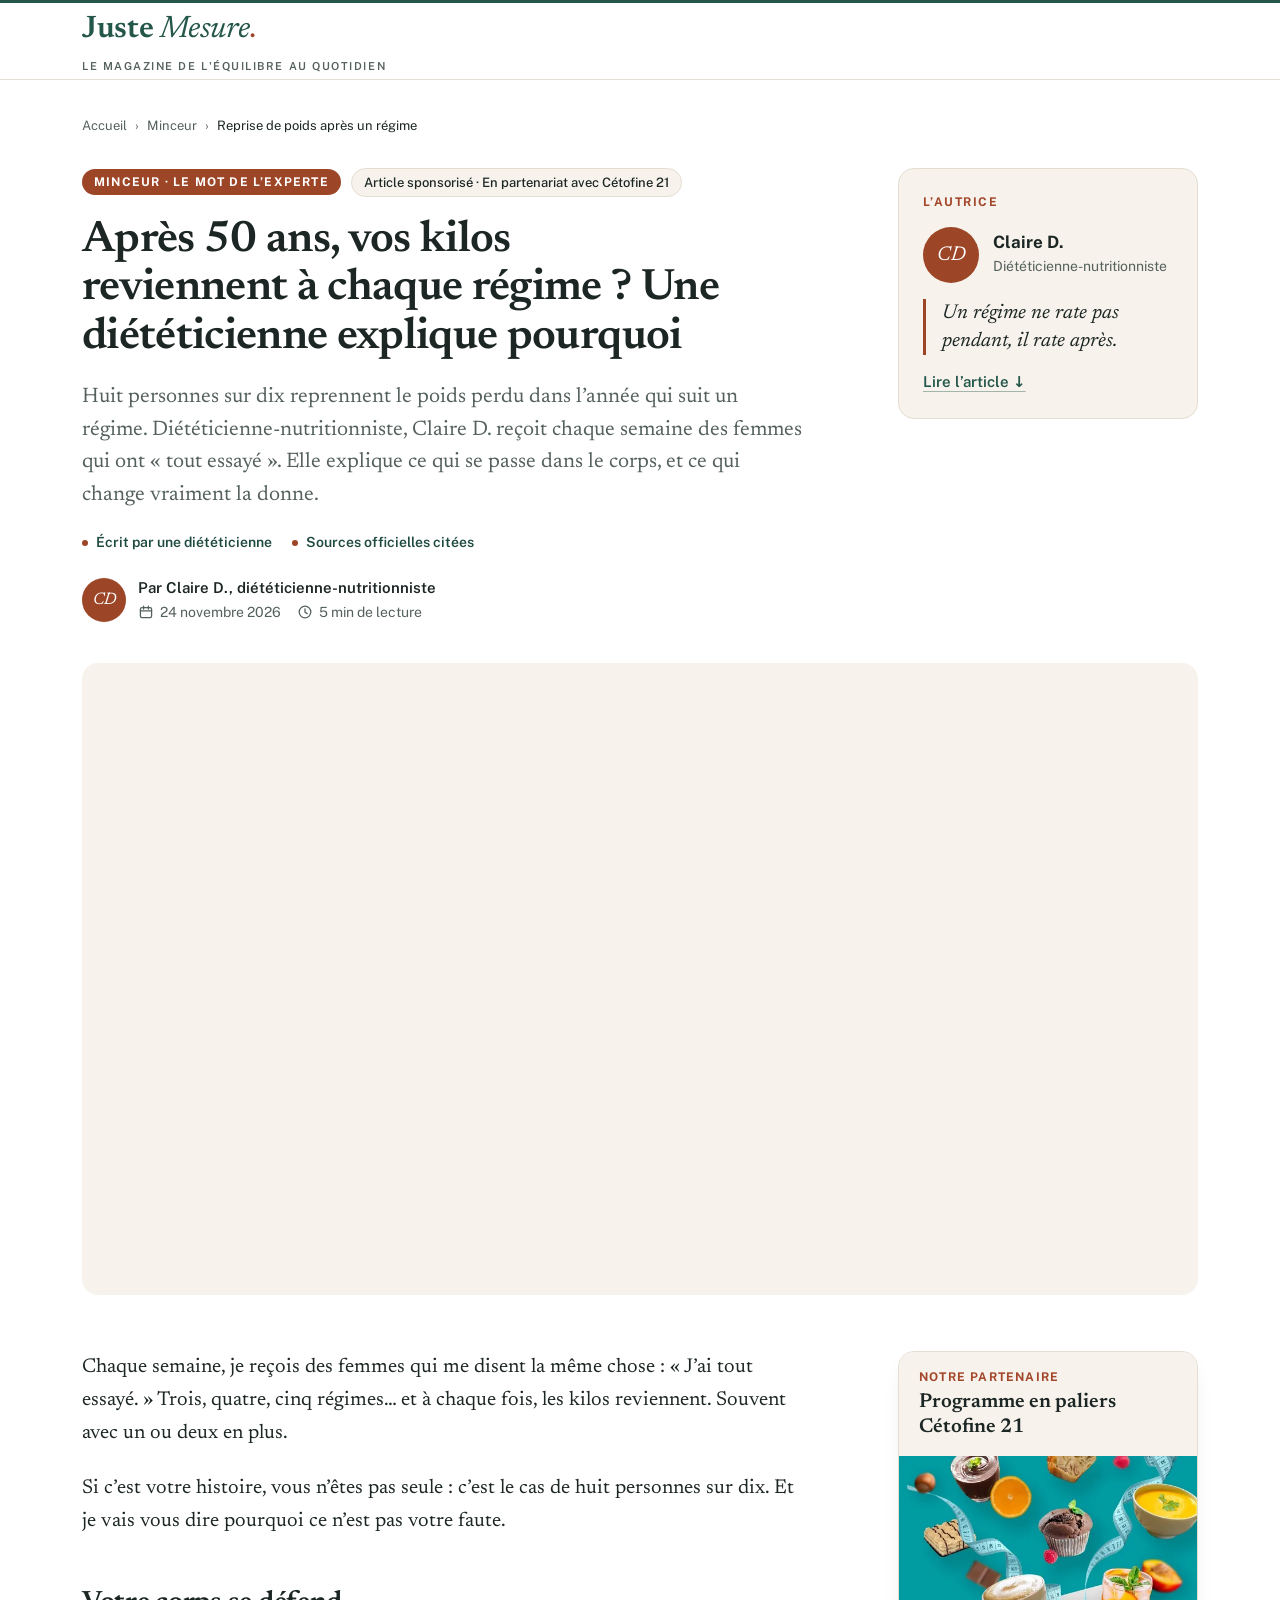
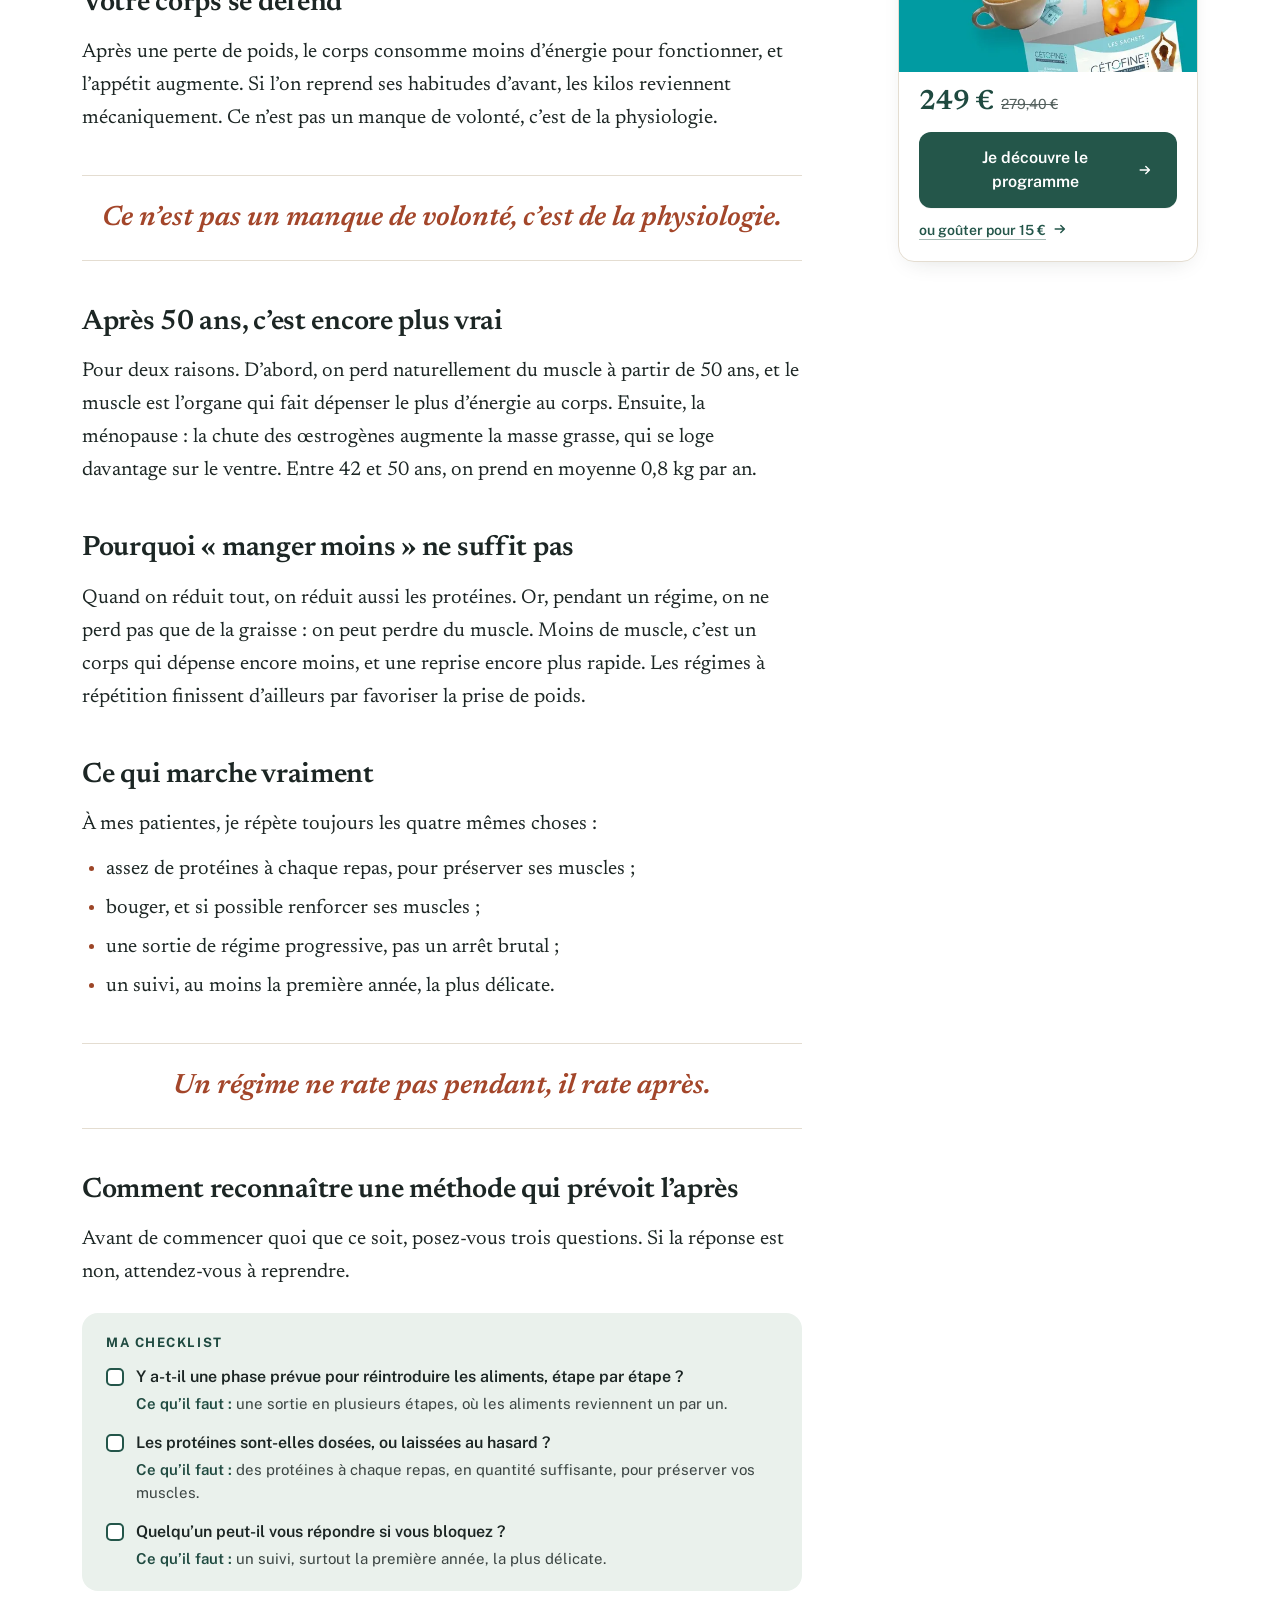
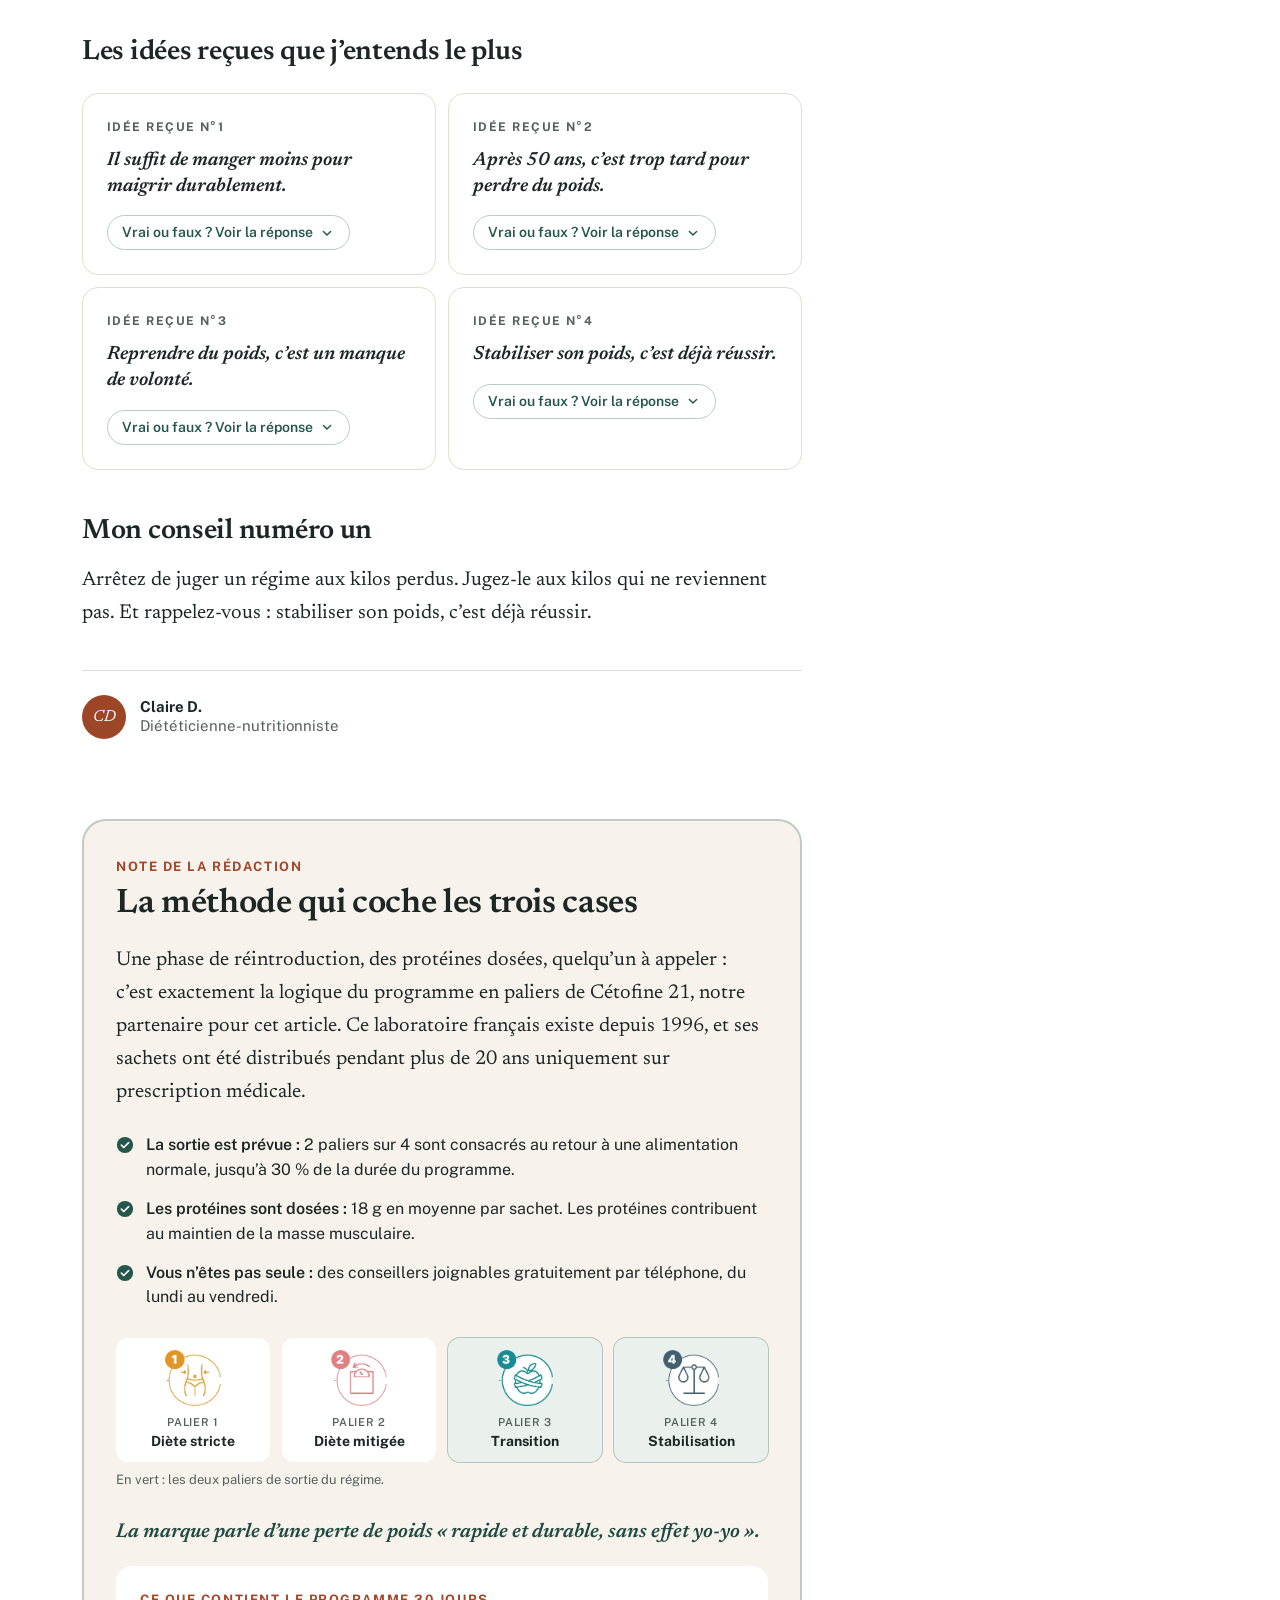
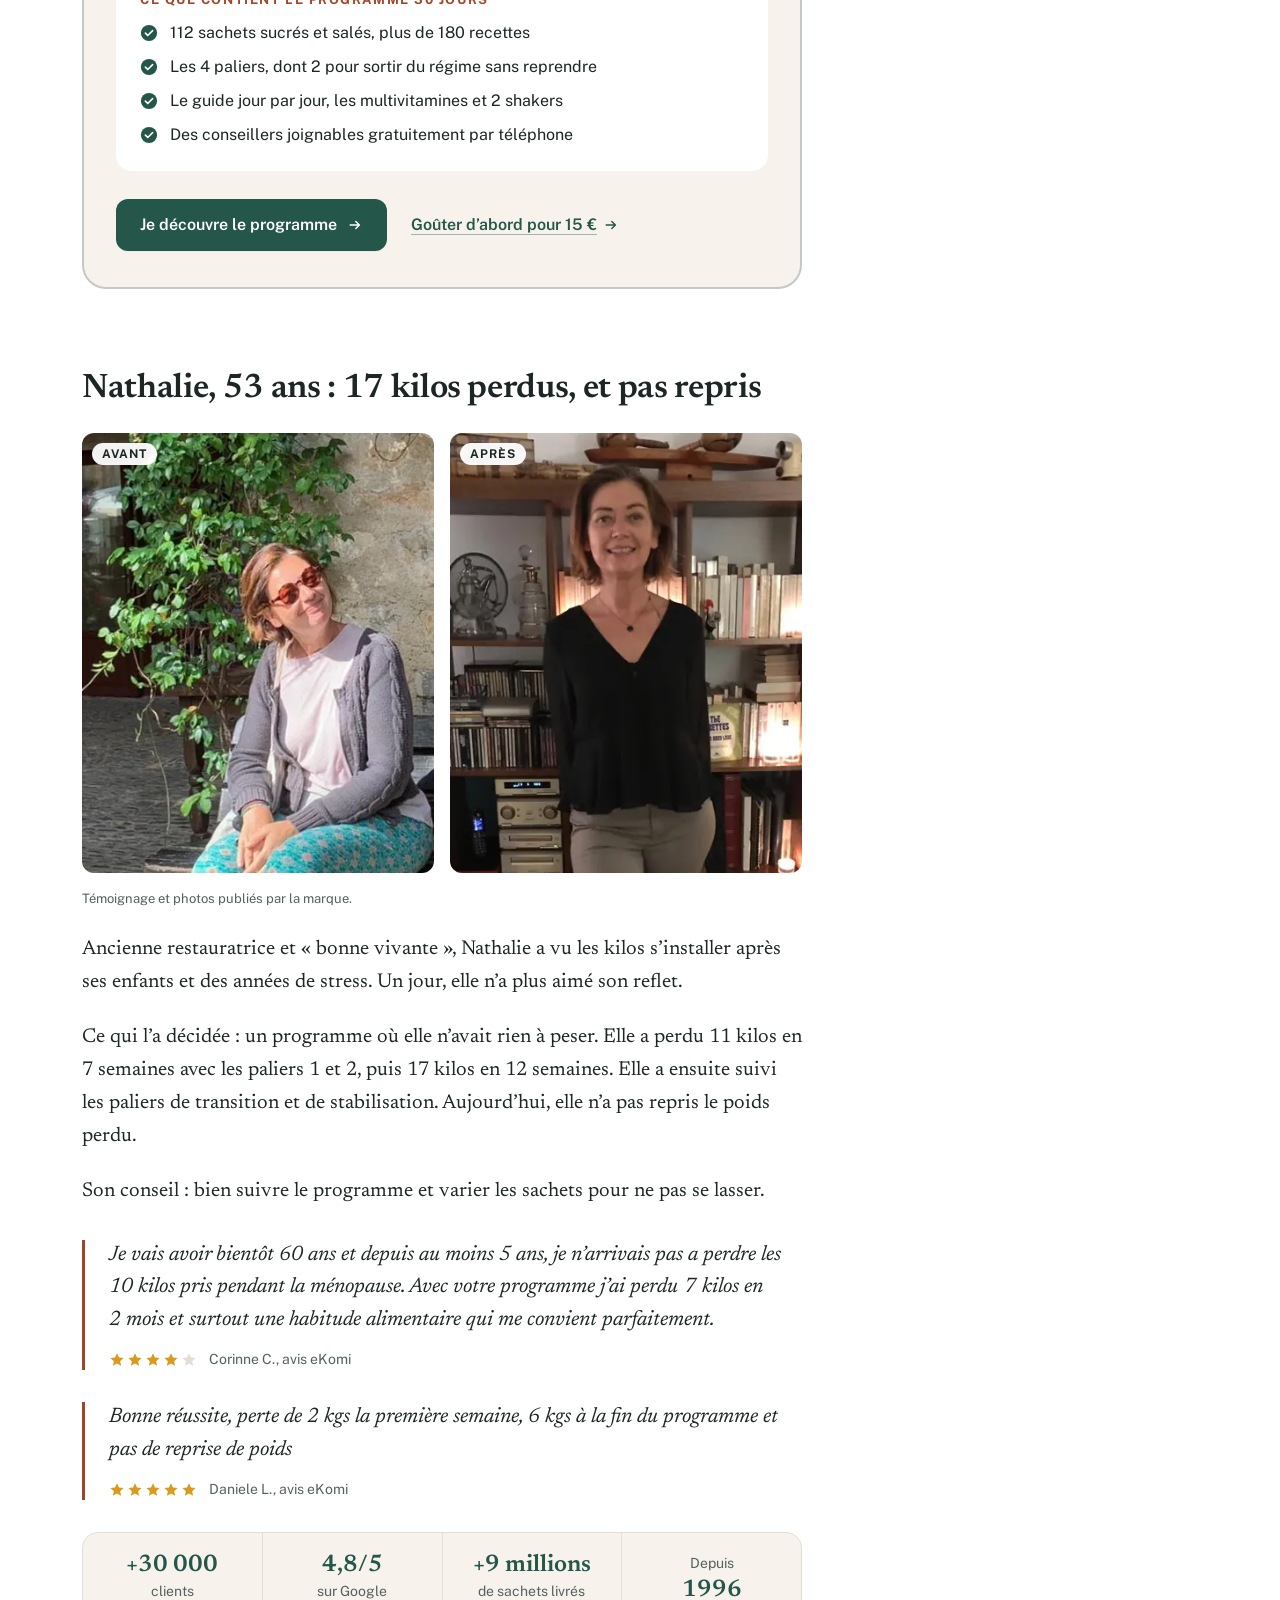
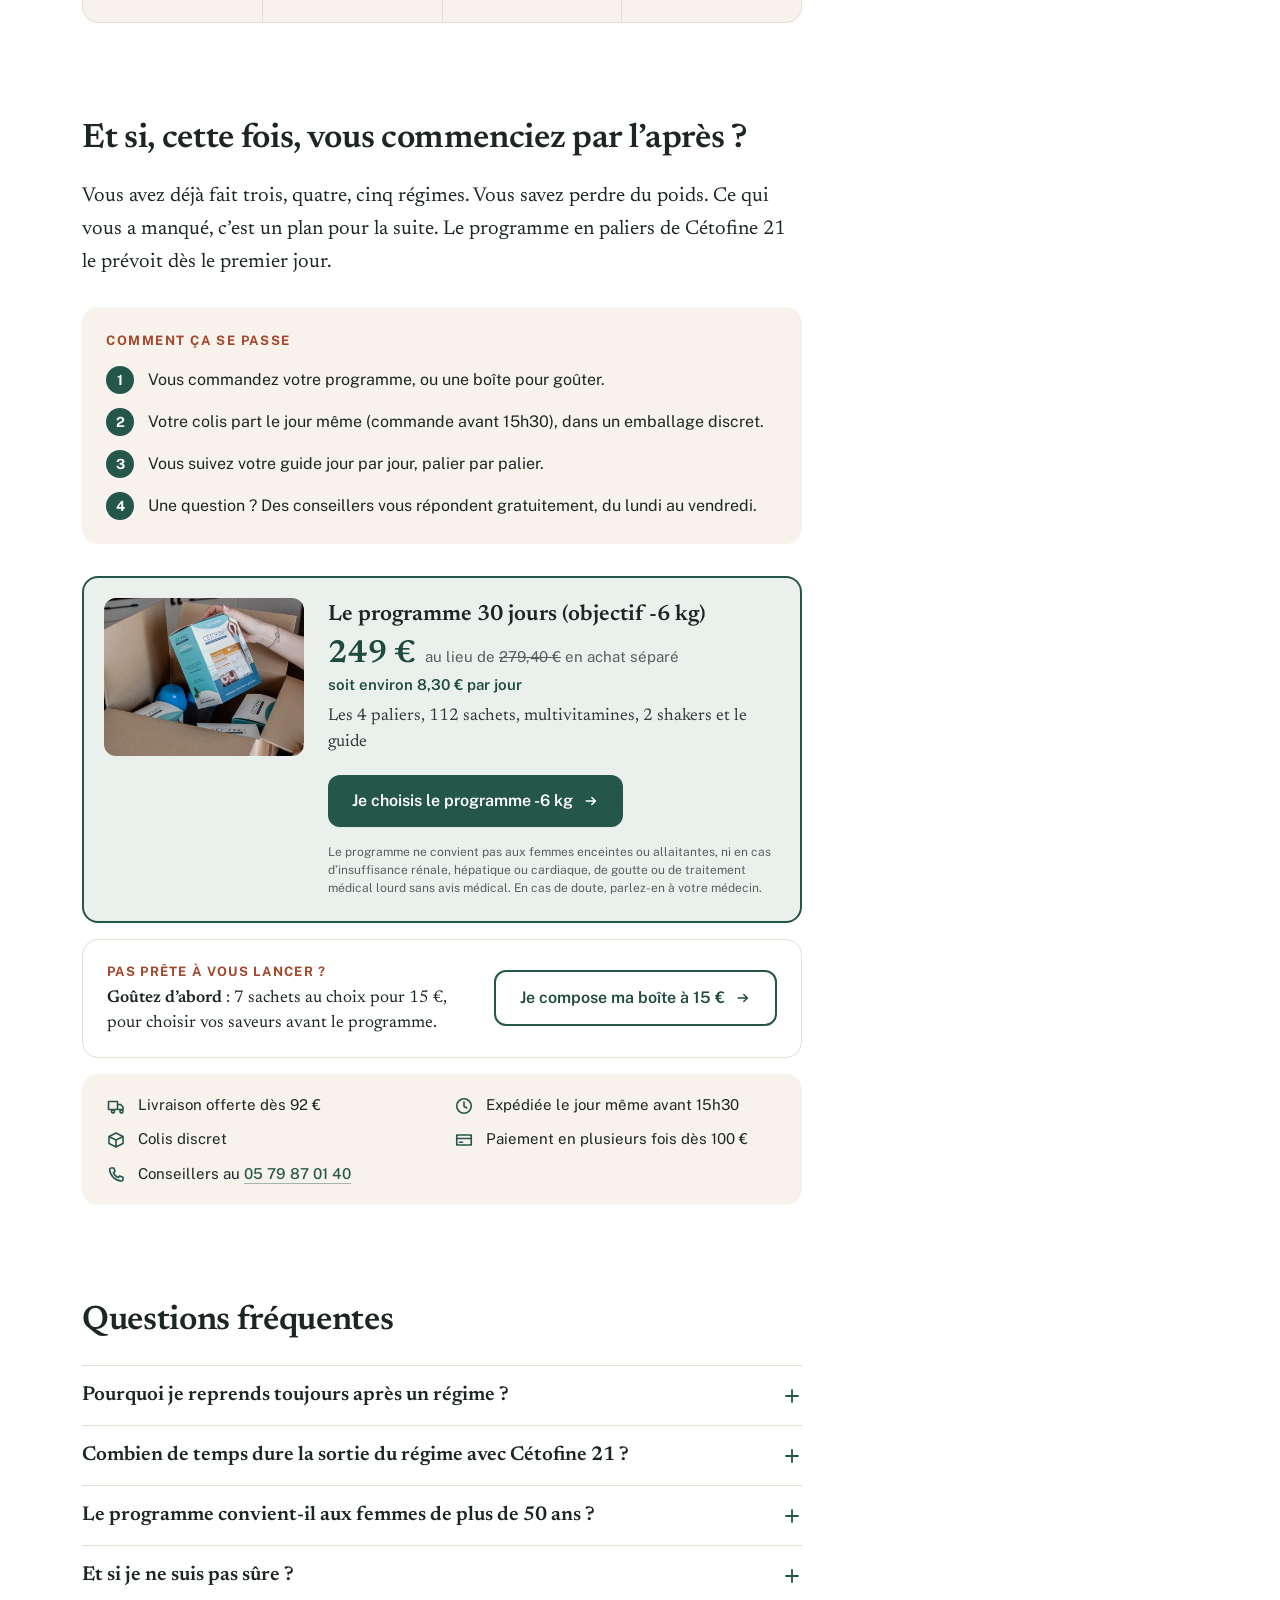
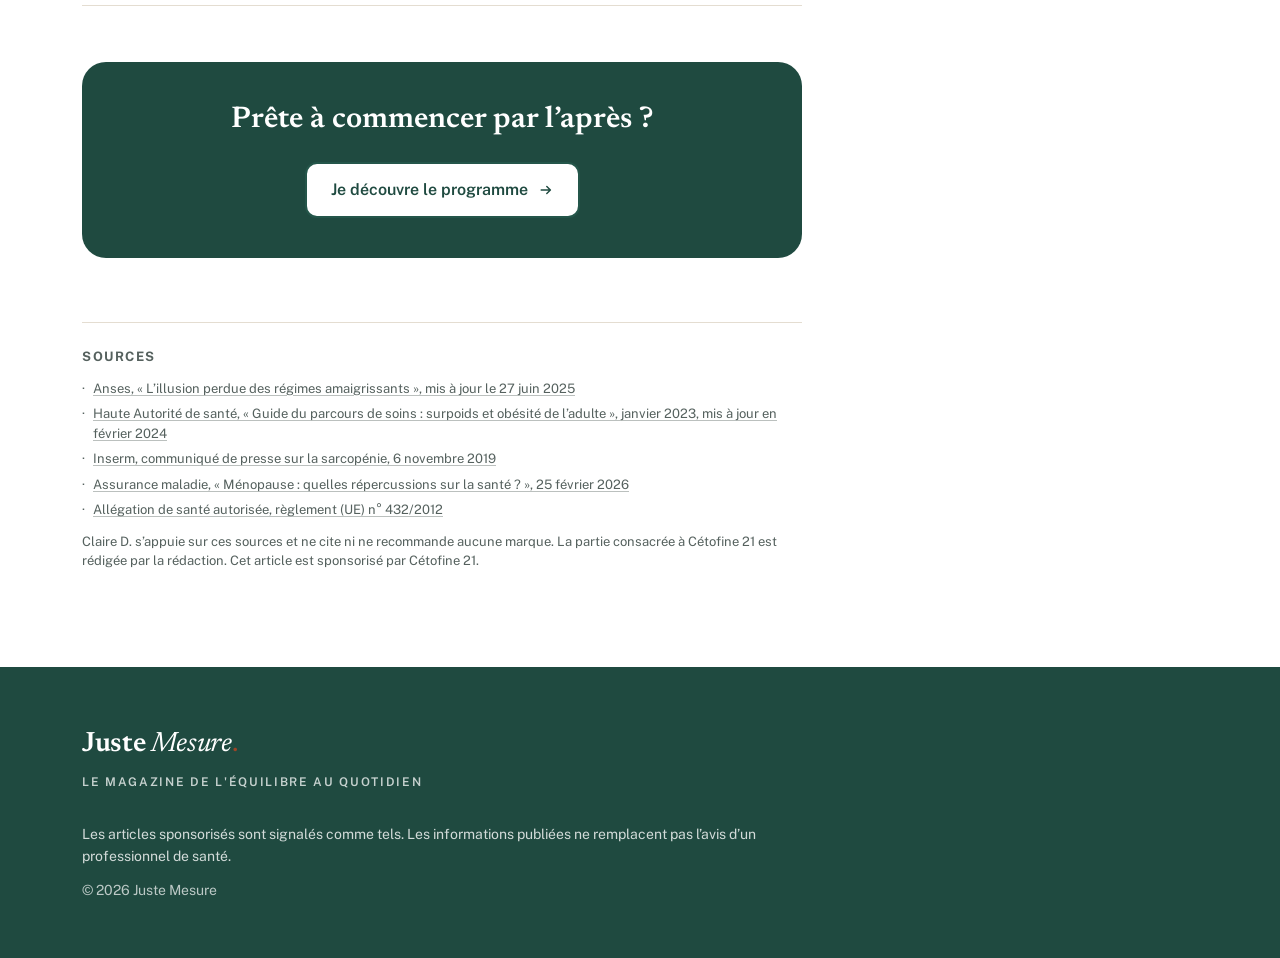
==== commit e2863aad: "fix: reprise-poids, citations sans guillemets Co-Authored-By: Claude Opus 5.5 <noreply@anthropic.com" ====
--- a/reprise-poids/index.html
+++ b/reprise-poids/index.html
@@ -44,7 +44,7 @@
       "articleSection": "Minceur"
     }
     </script>
-    <script type="module" crossorigin src="./index-Db3UyecR.js"></script>
+    <script type="module" crossorigin src="./index-BUPX0-zw.js"></script>
     <link rel="stylesheet" crossorigin href="./index-D_lGcqDy.css">
   </head>
   <body>
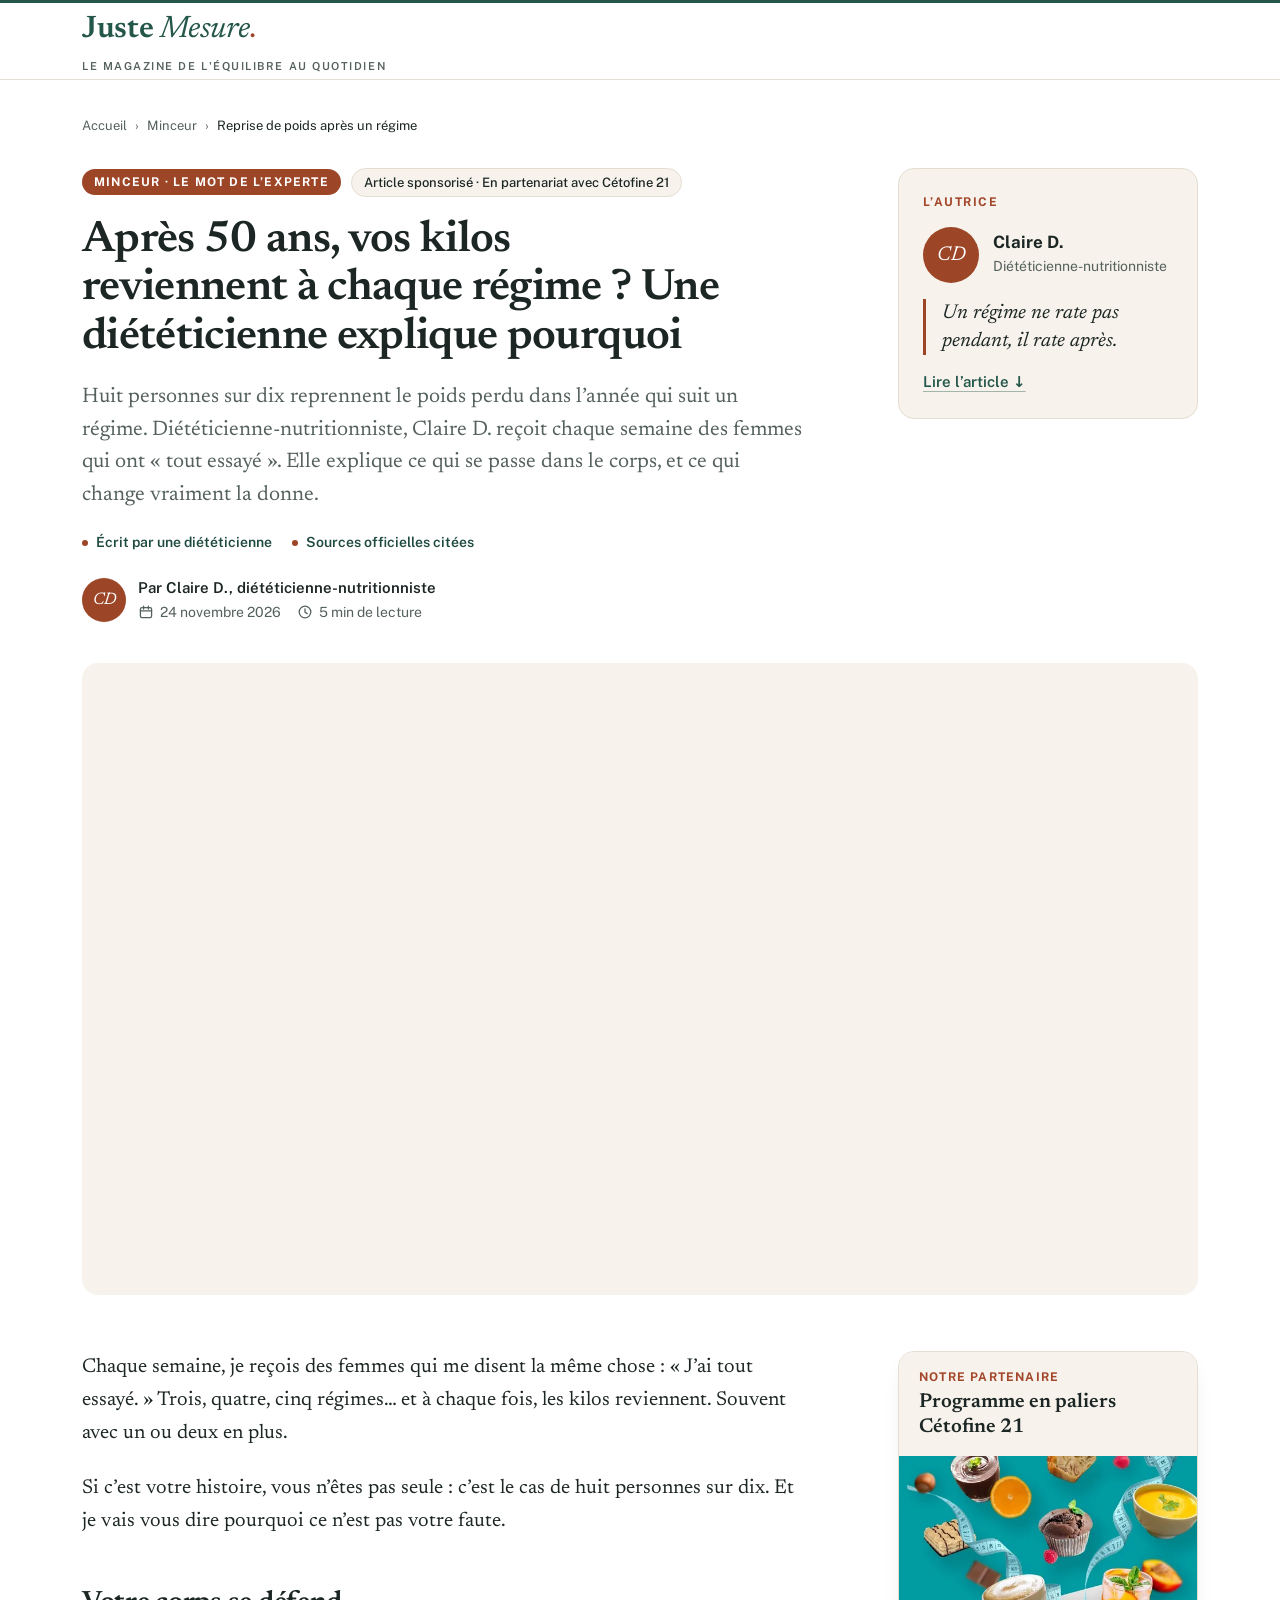
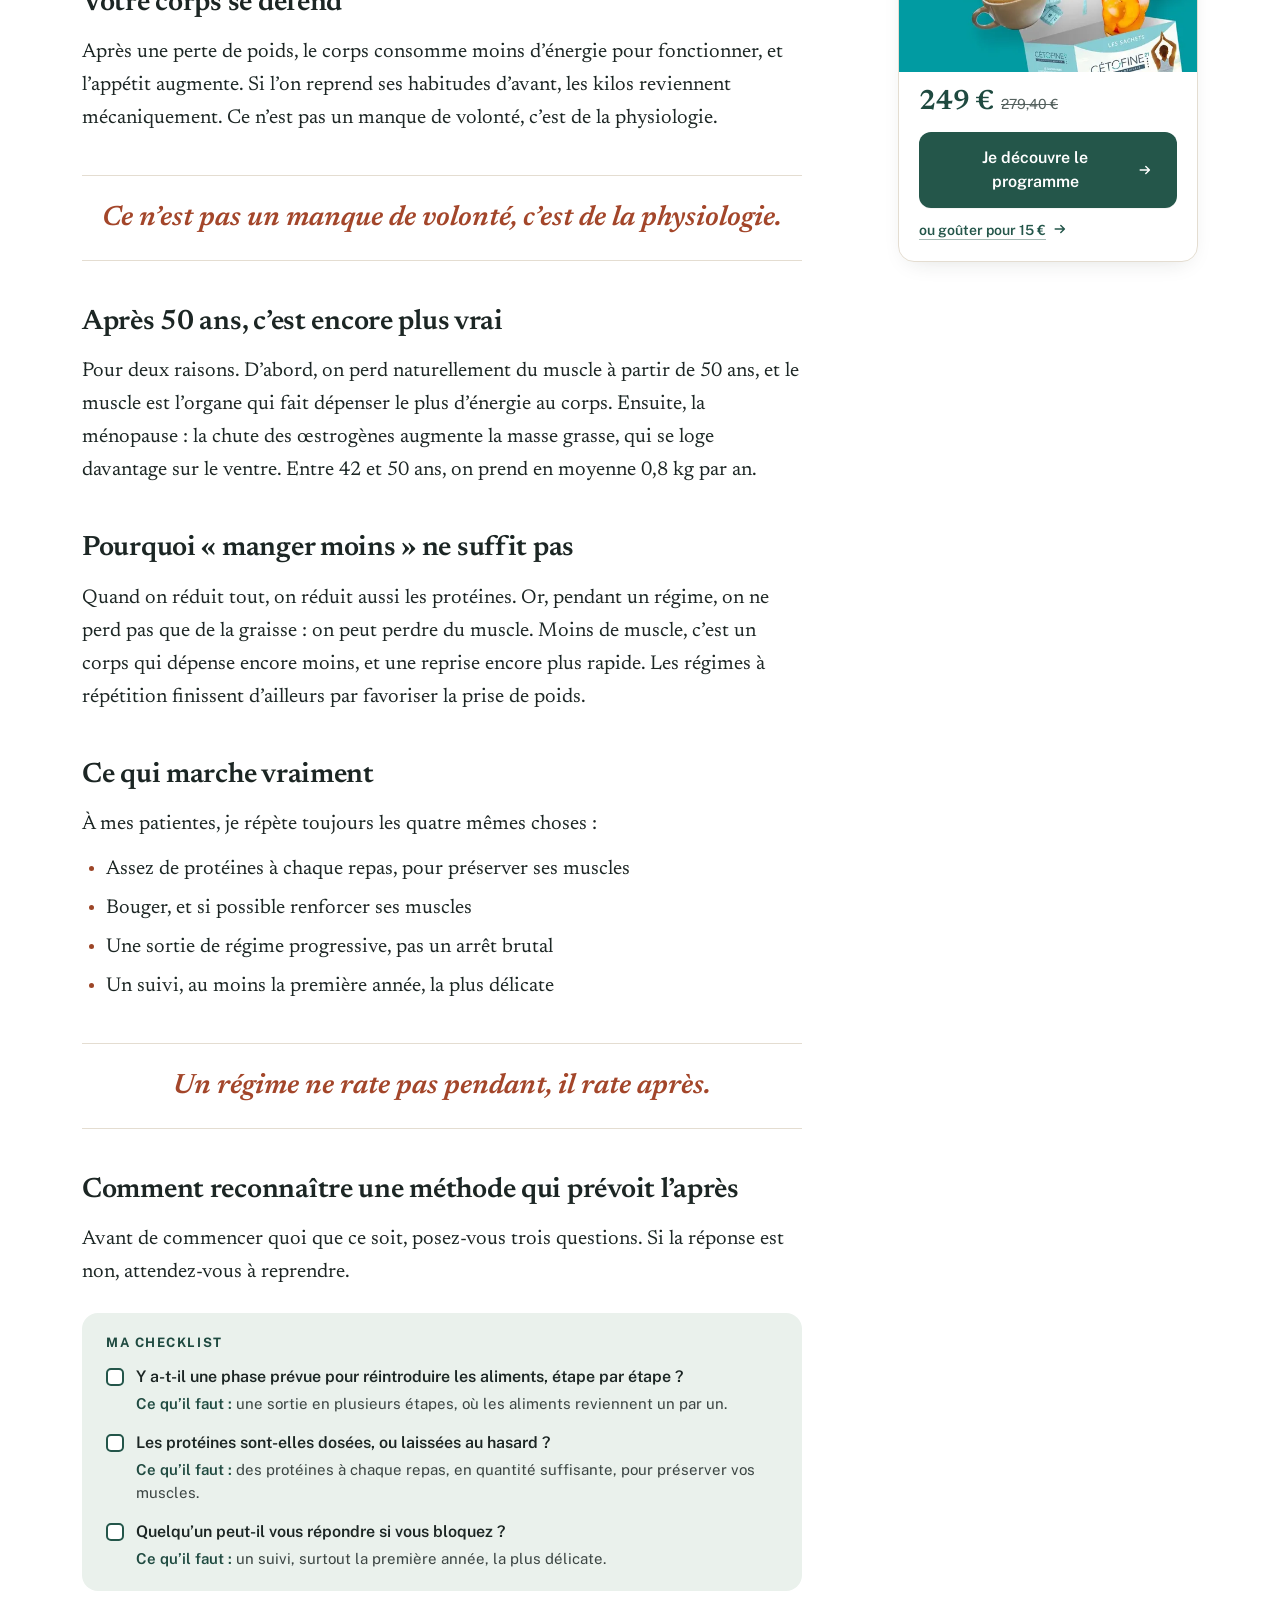
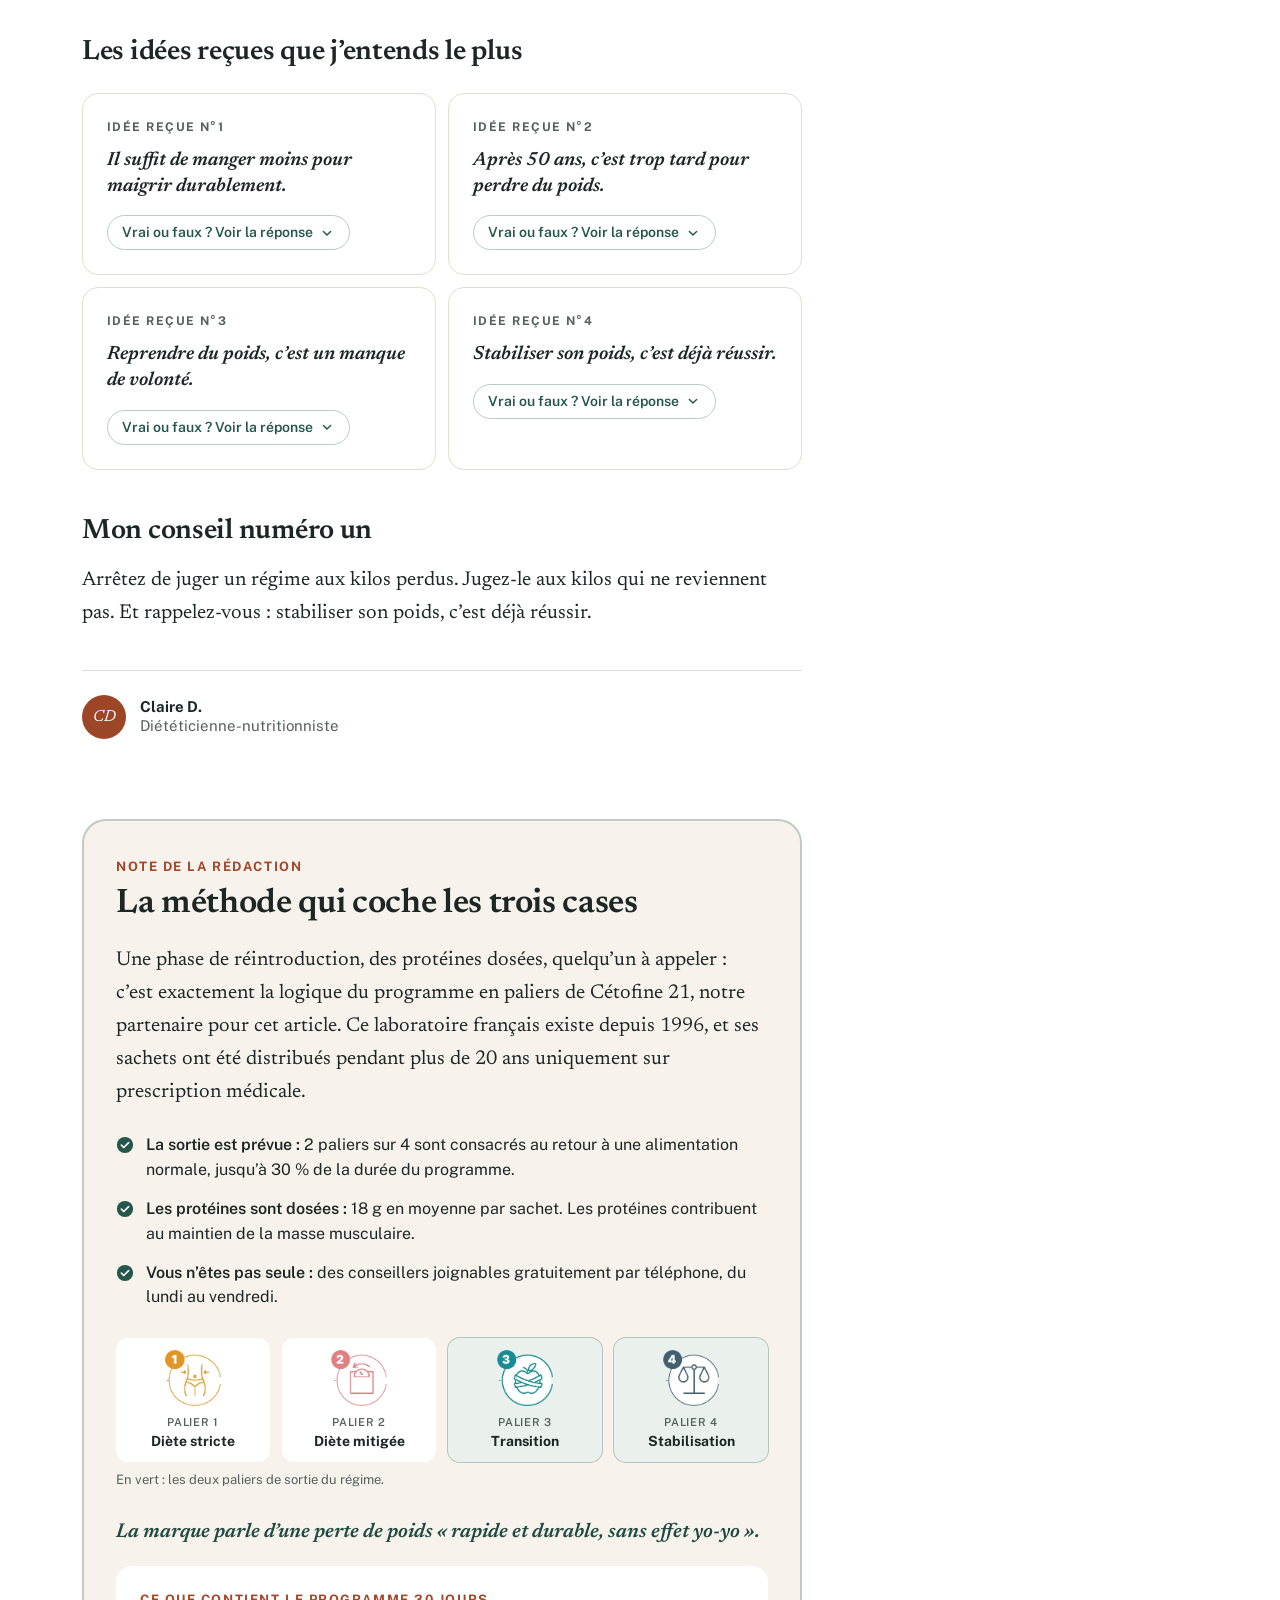
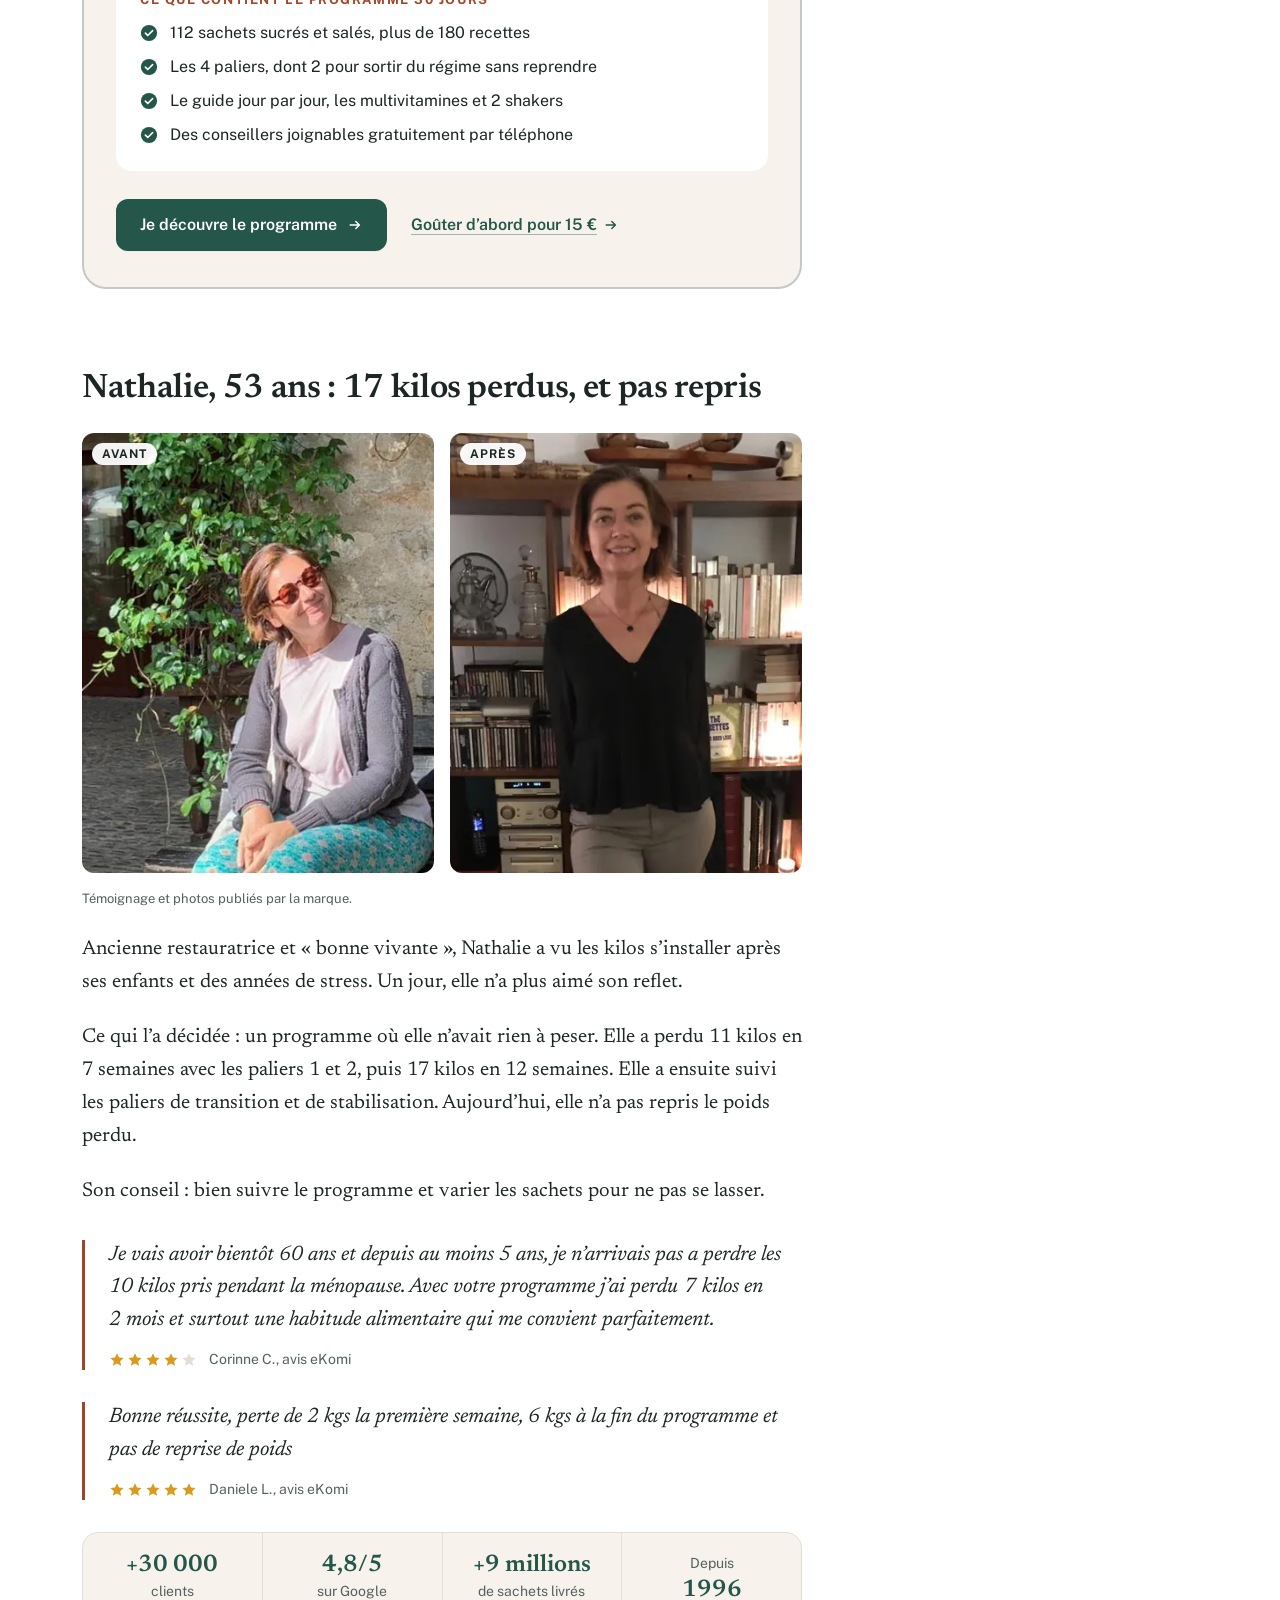
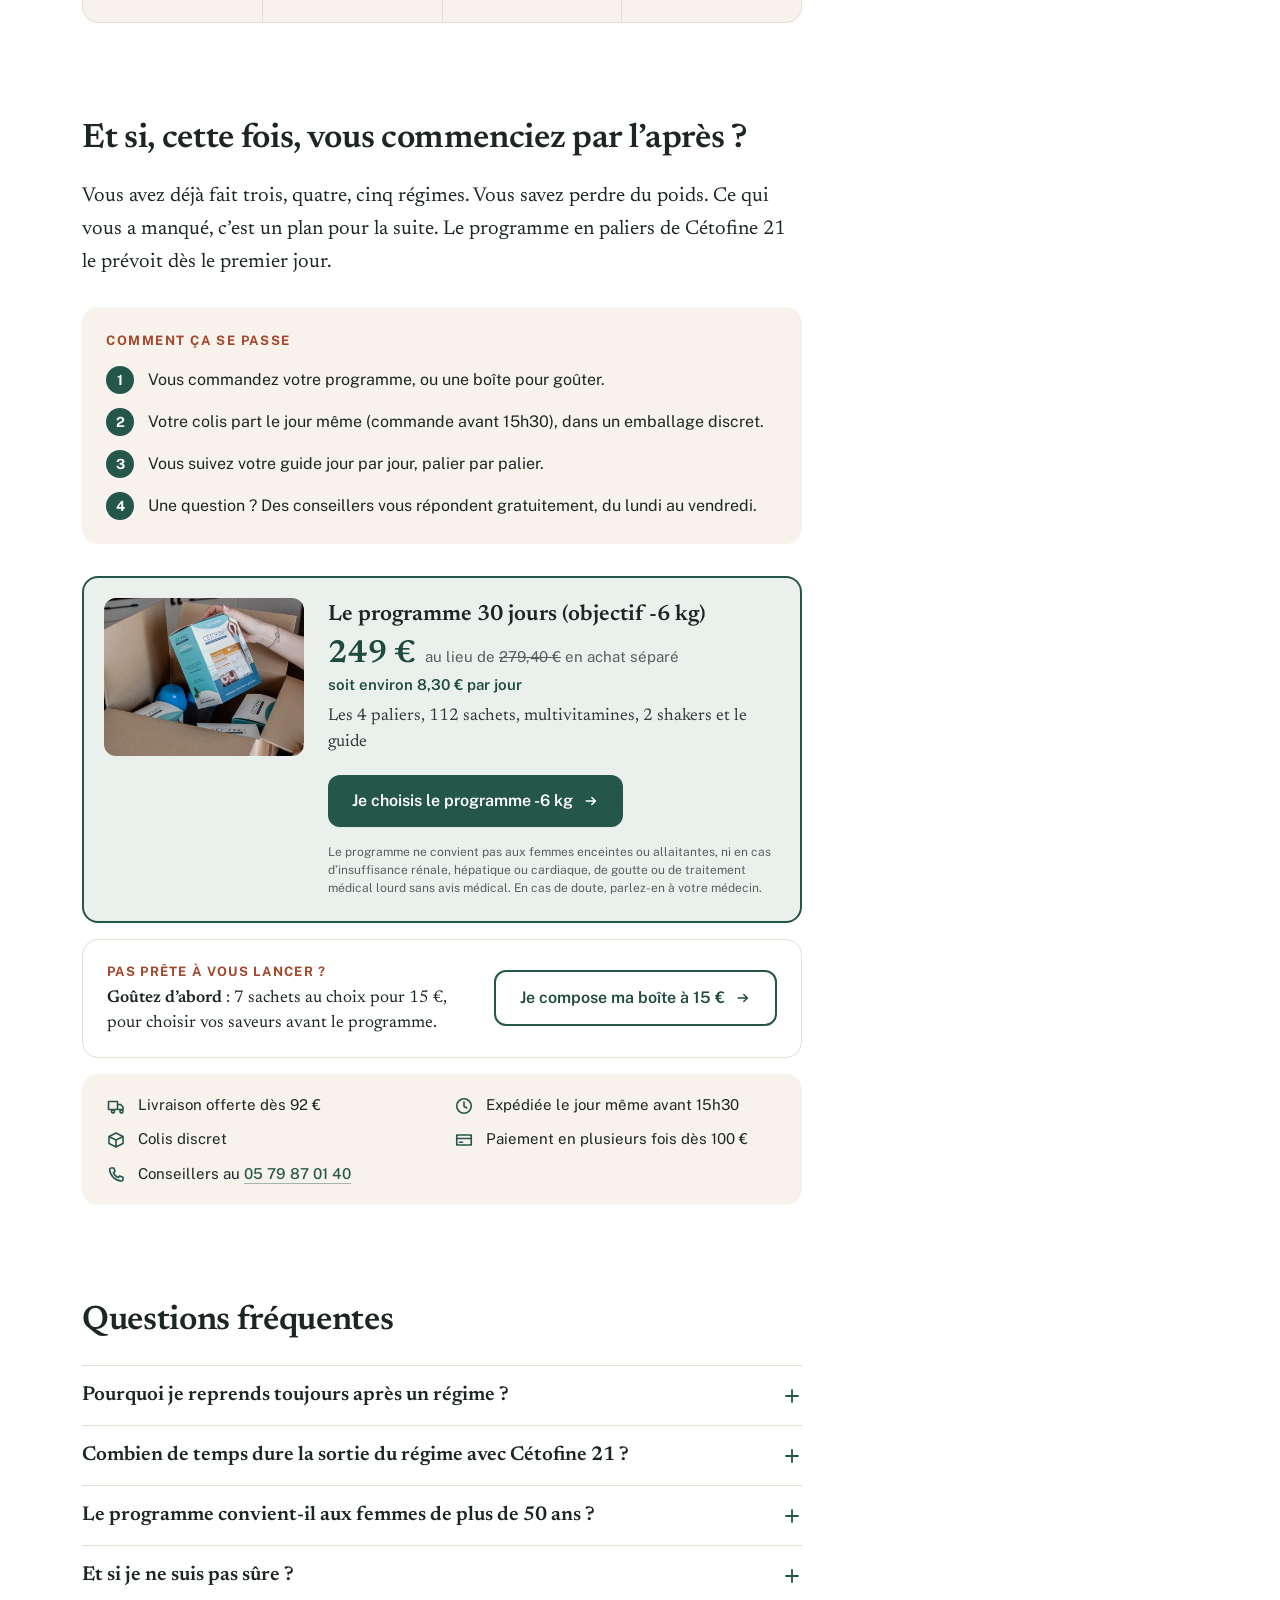
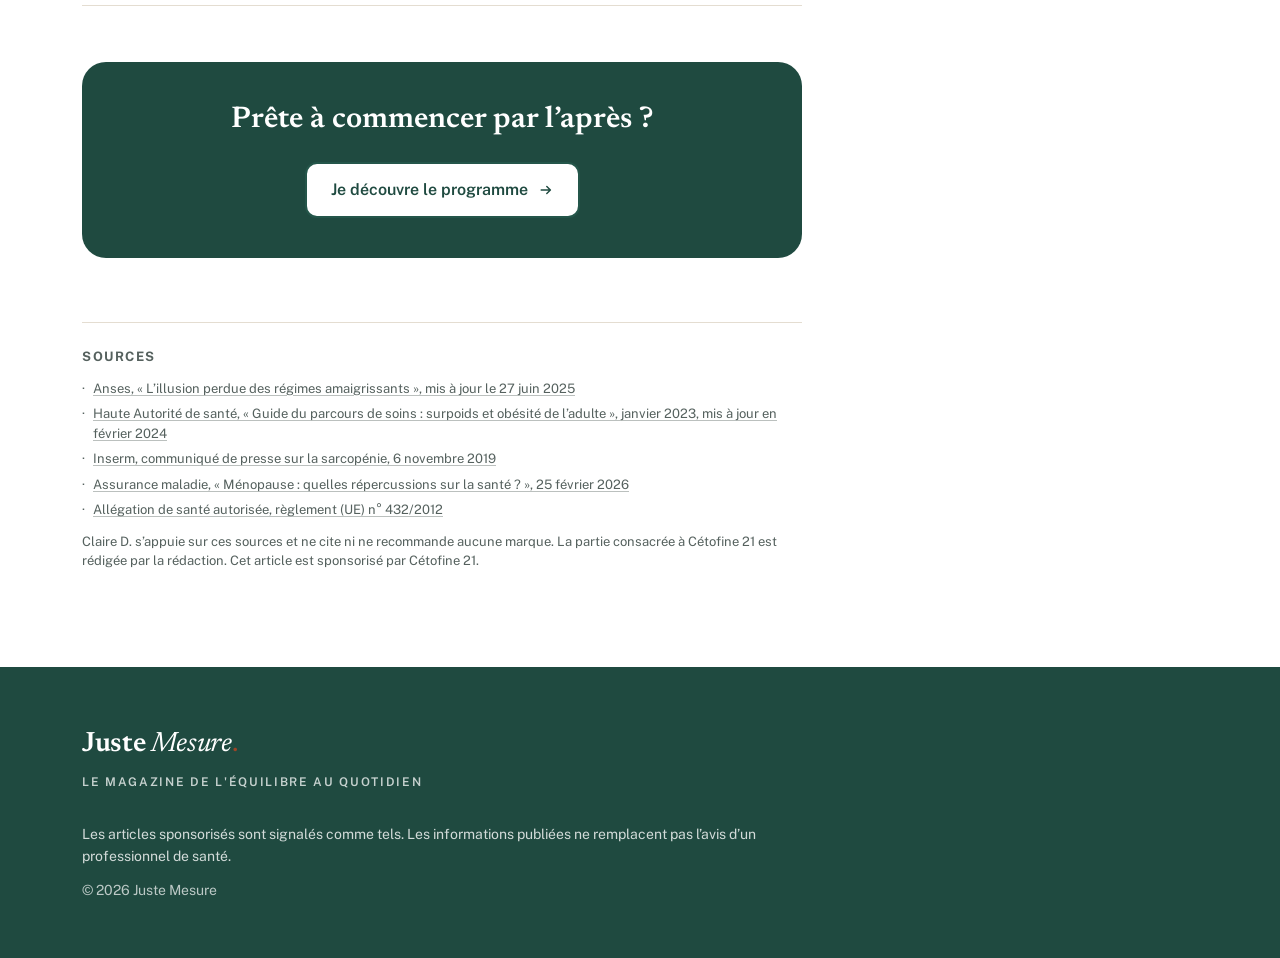
==== commit 8e517e71: "fix: reprise-poids, plus de points-virgules dans la liste Co-Authored-By: Claude Opus 5.5 <noreply@a" ====
--- a/reprise-poids/index.html
+++ b/reprise-poids/index.html
@@ -44,7 +44,7 @@
       "articleSection": "Minceur"
     }
     </script>
-    <script type="module" crossorigin src="./index-BUPX0-zw.js"></script>
+    <script type="module" crossorigin src="./index-BUbClMH9.js"></script>
     <link rel="stylesheet" crossorigin href="./index-D_lGcqDy.css">
   </head>
   <body>
